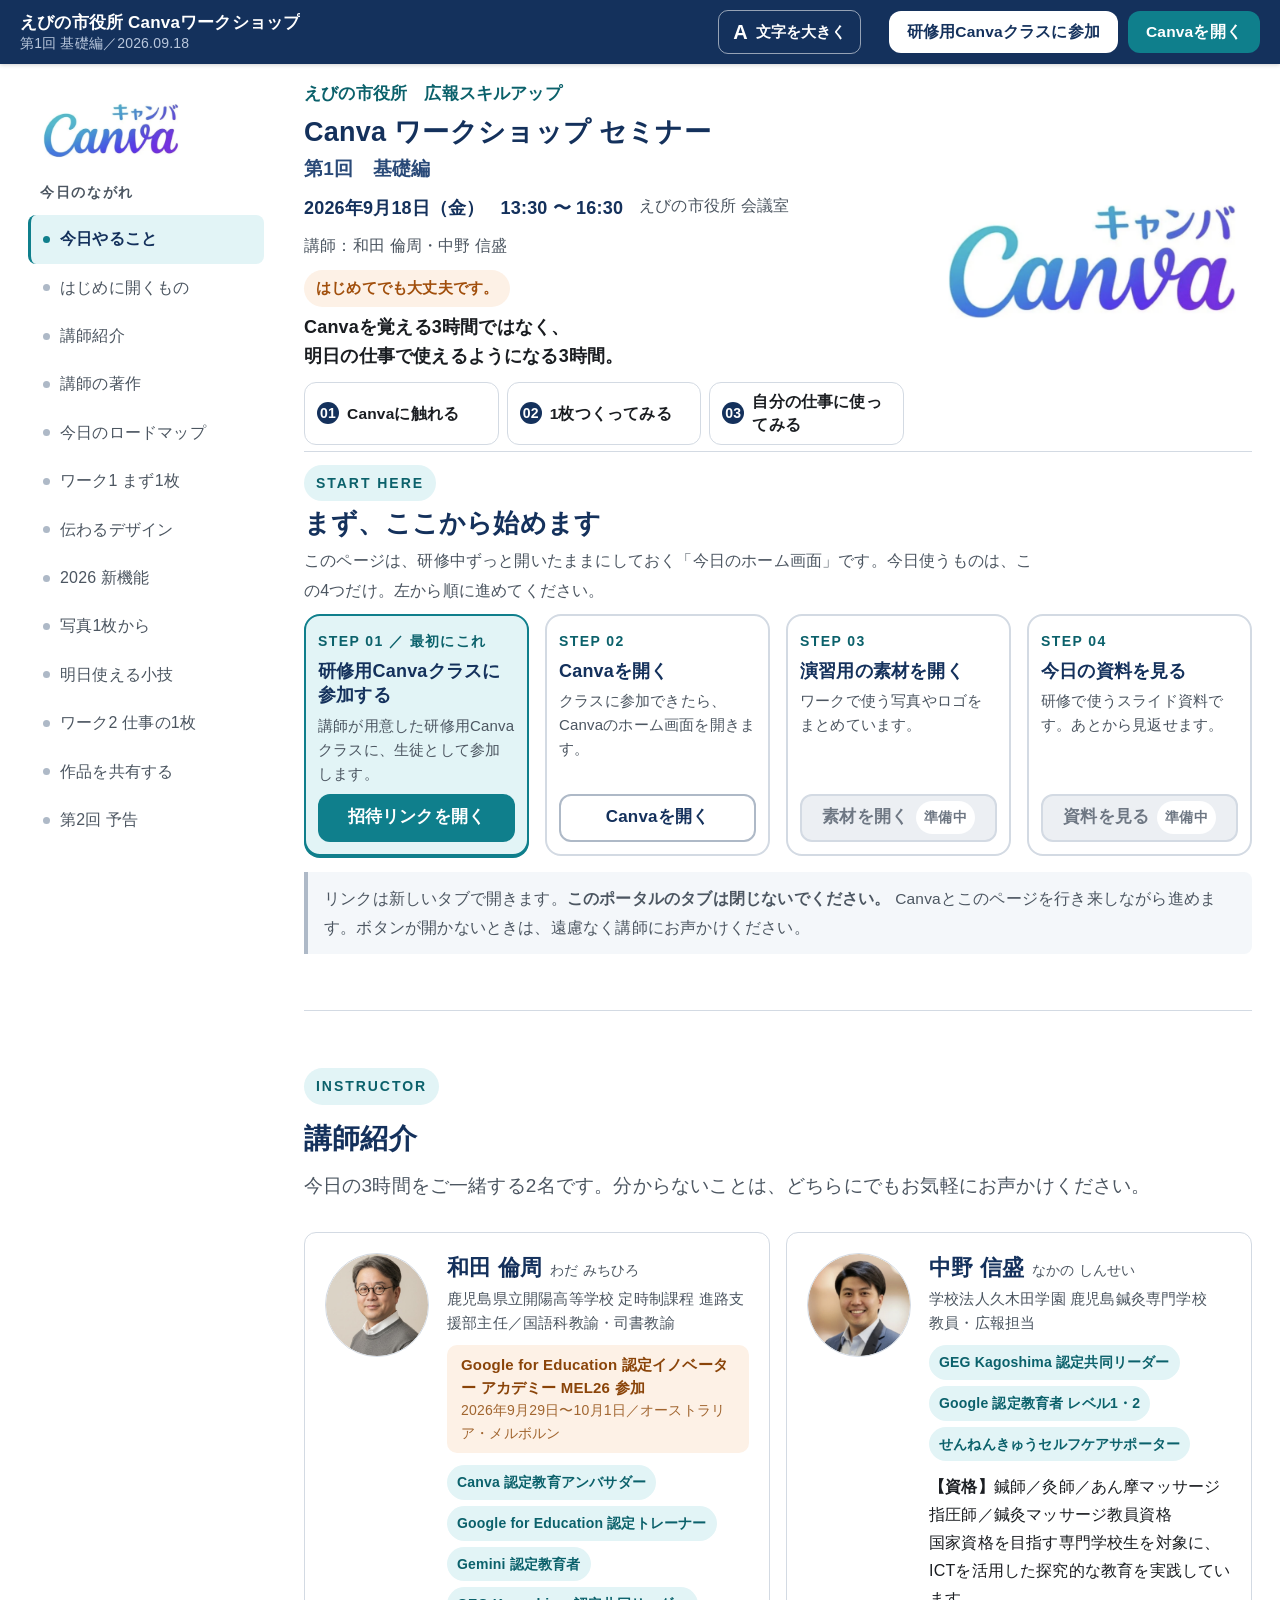
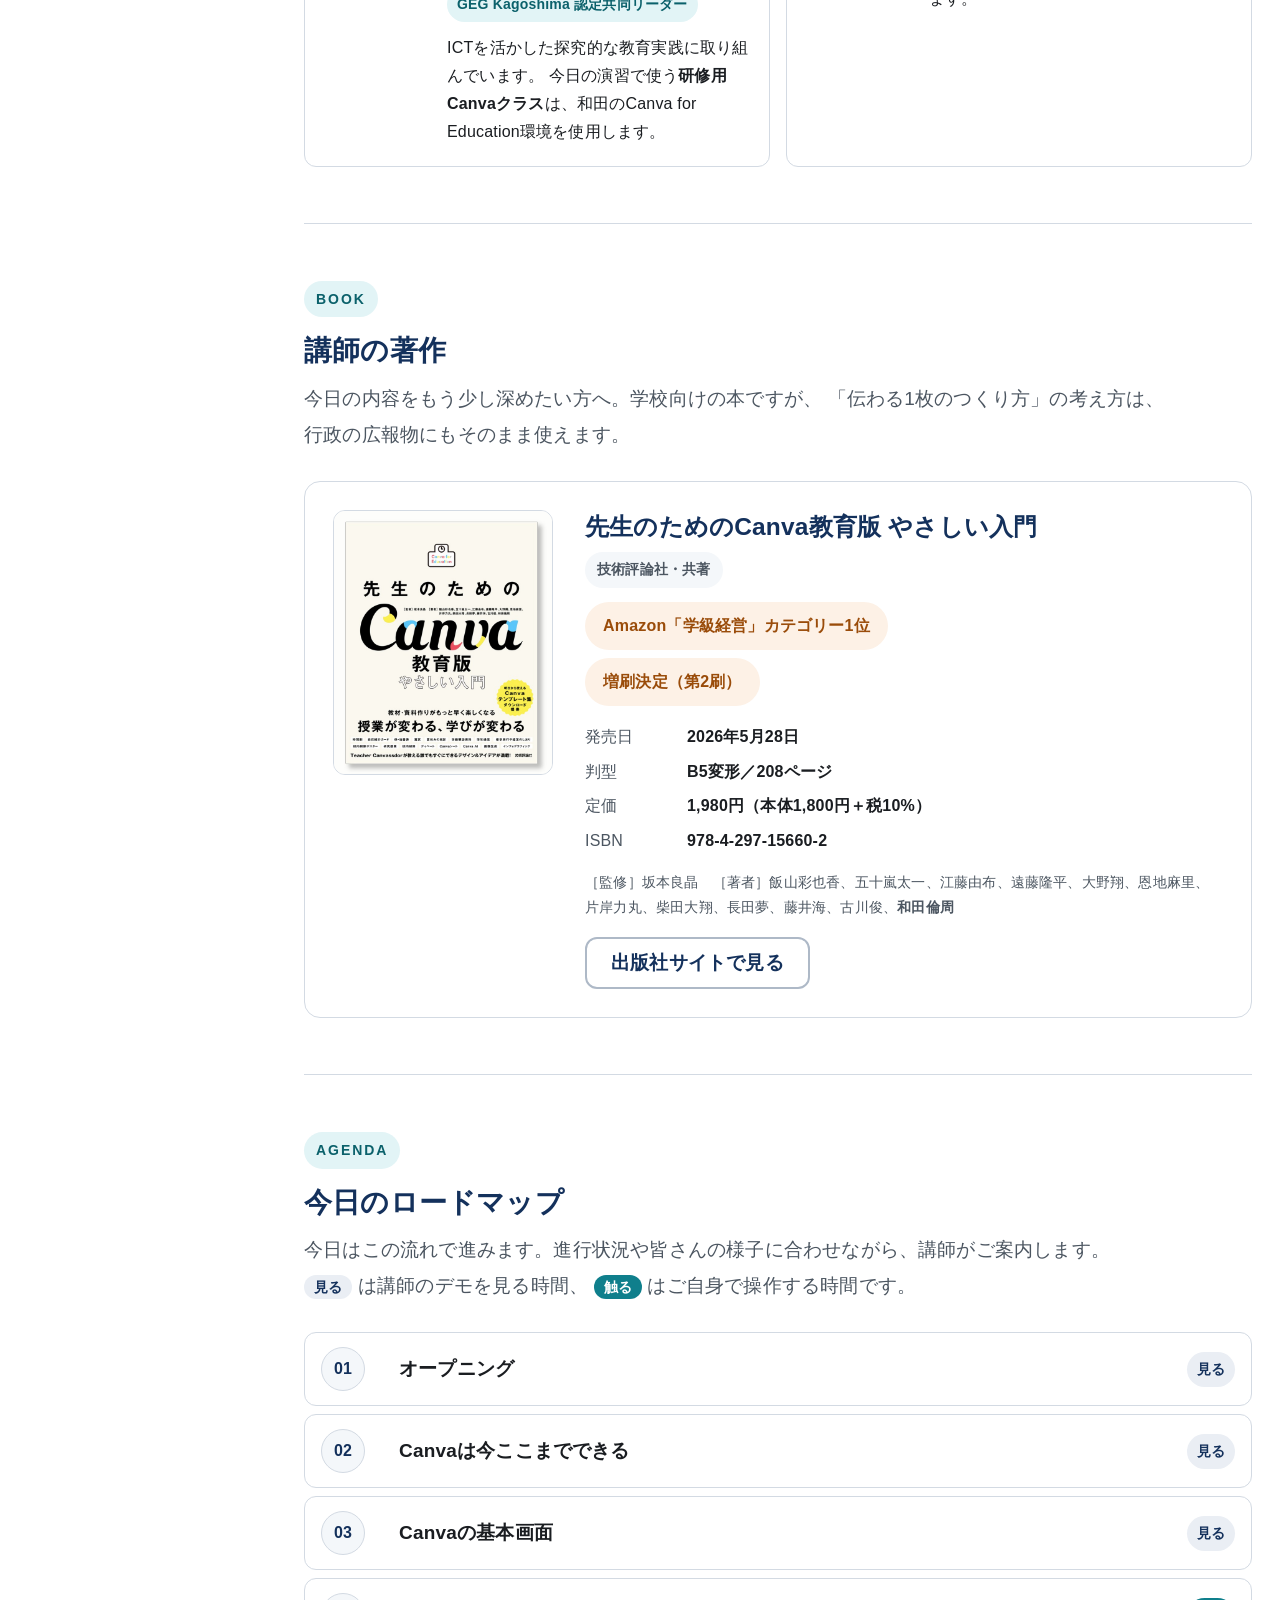
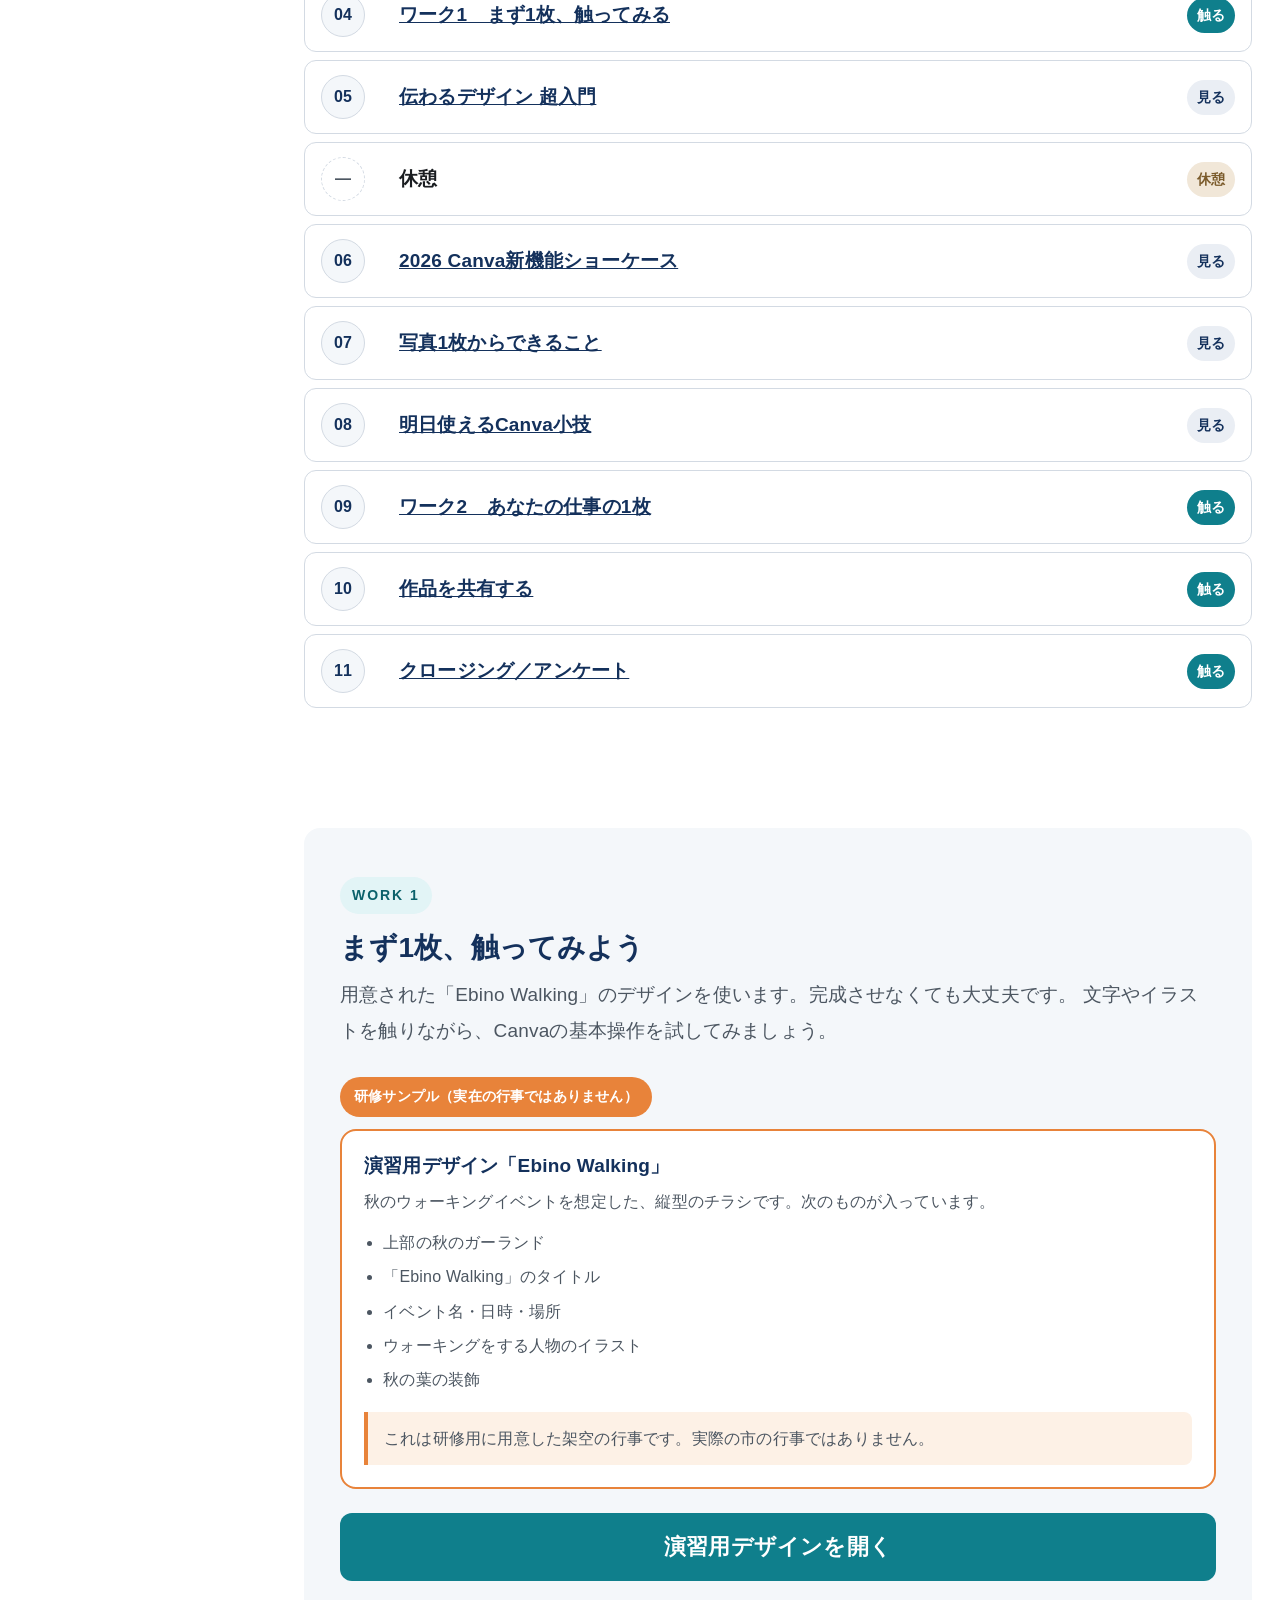
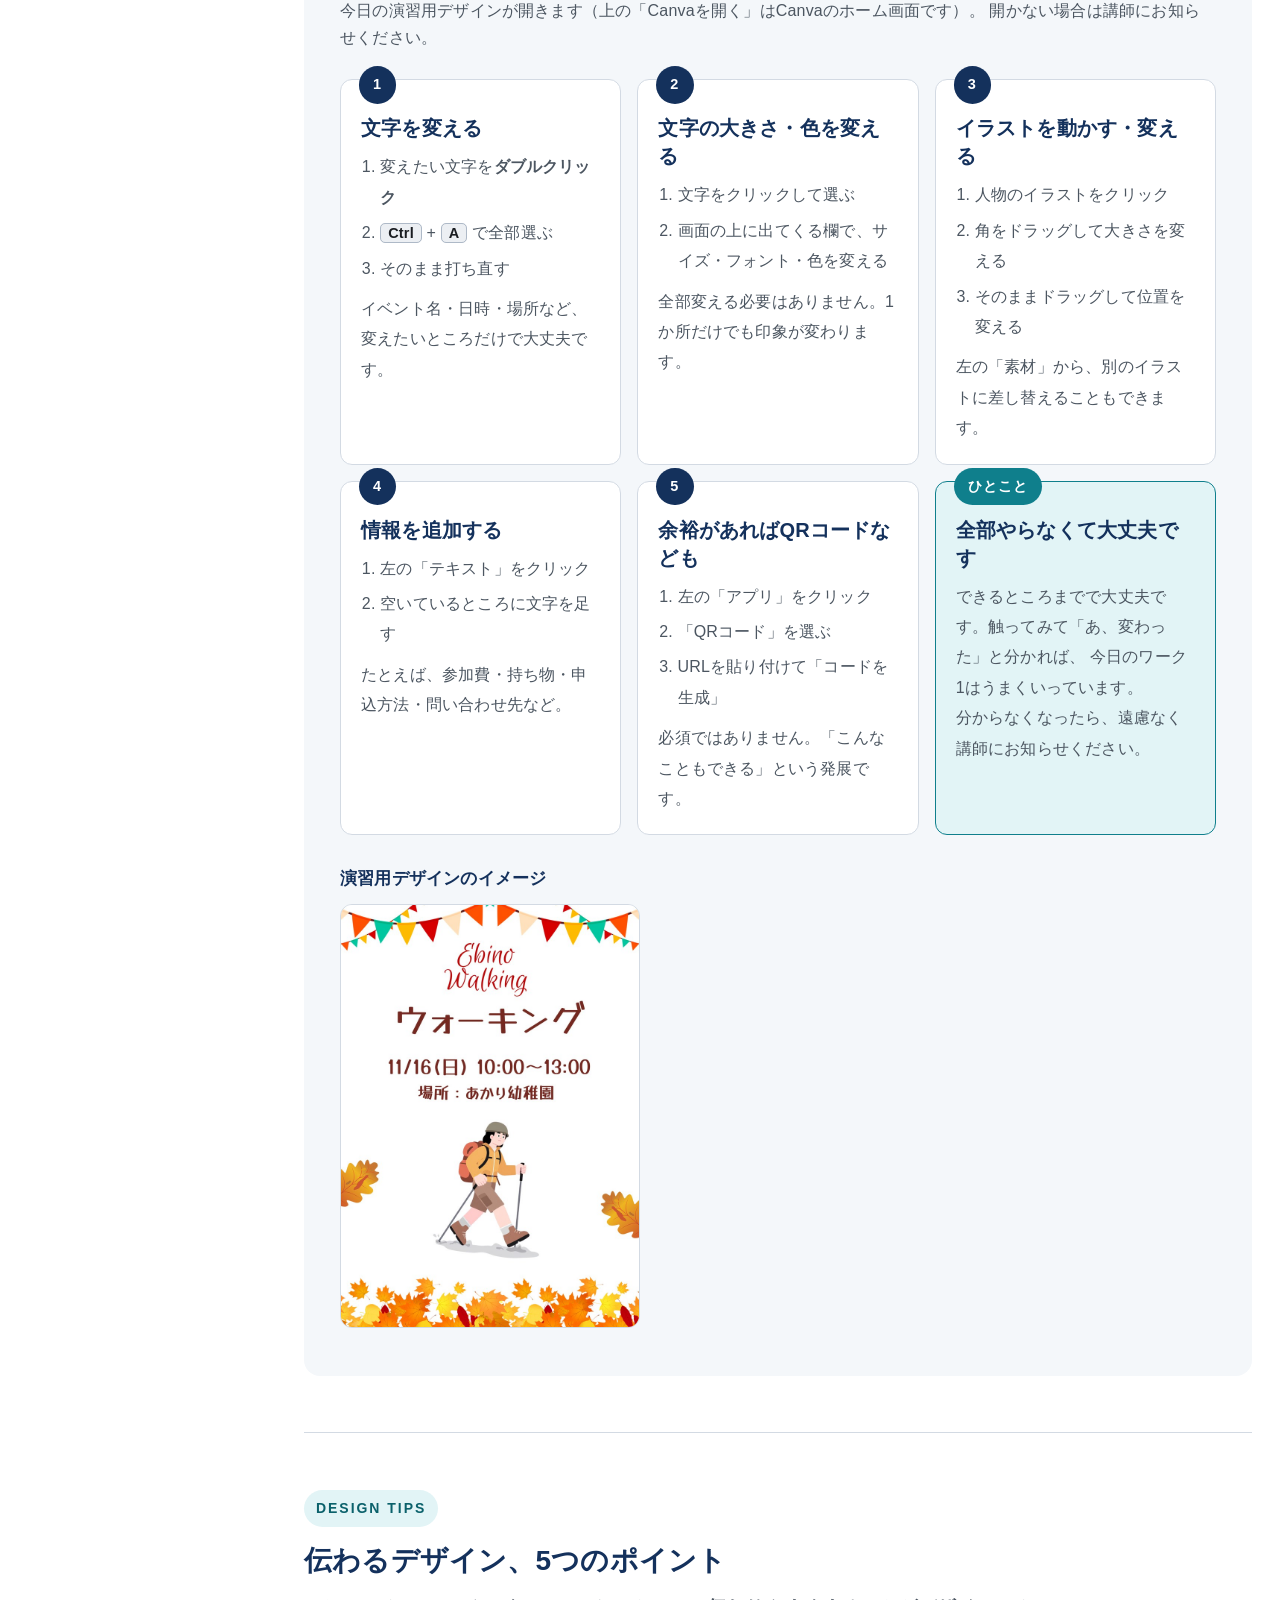
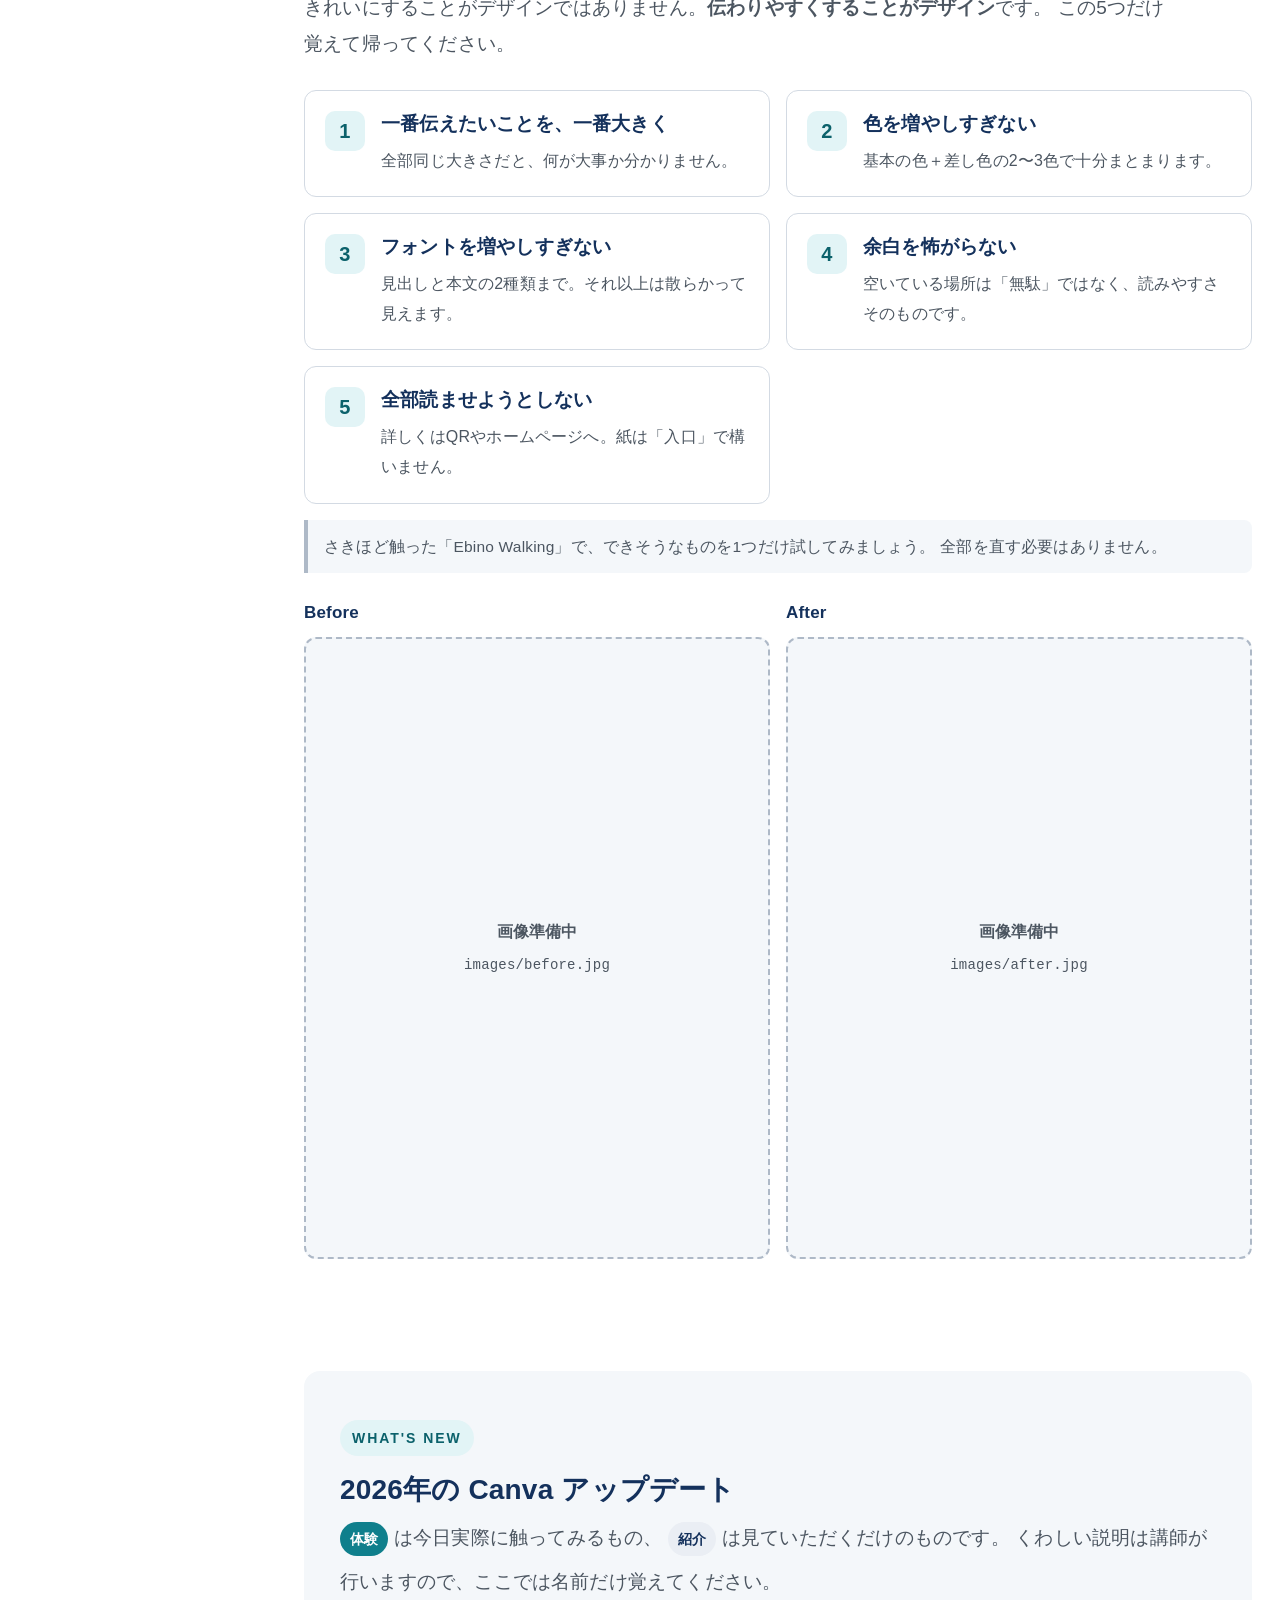
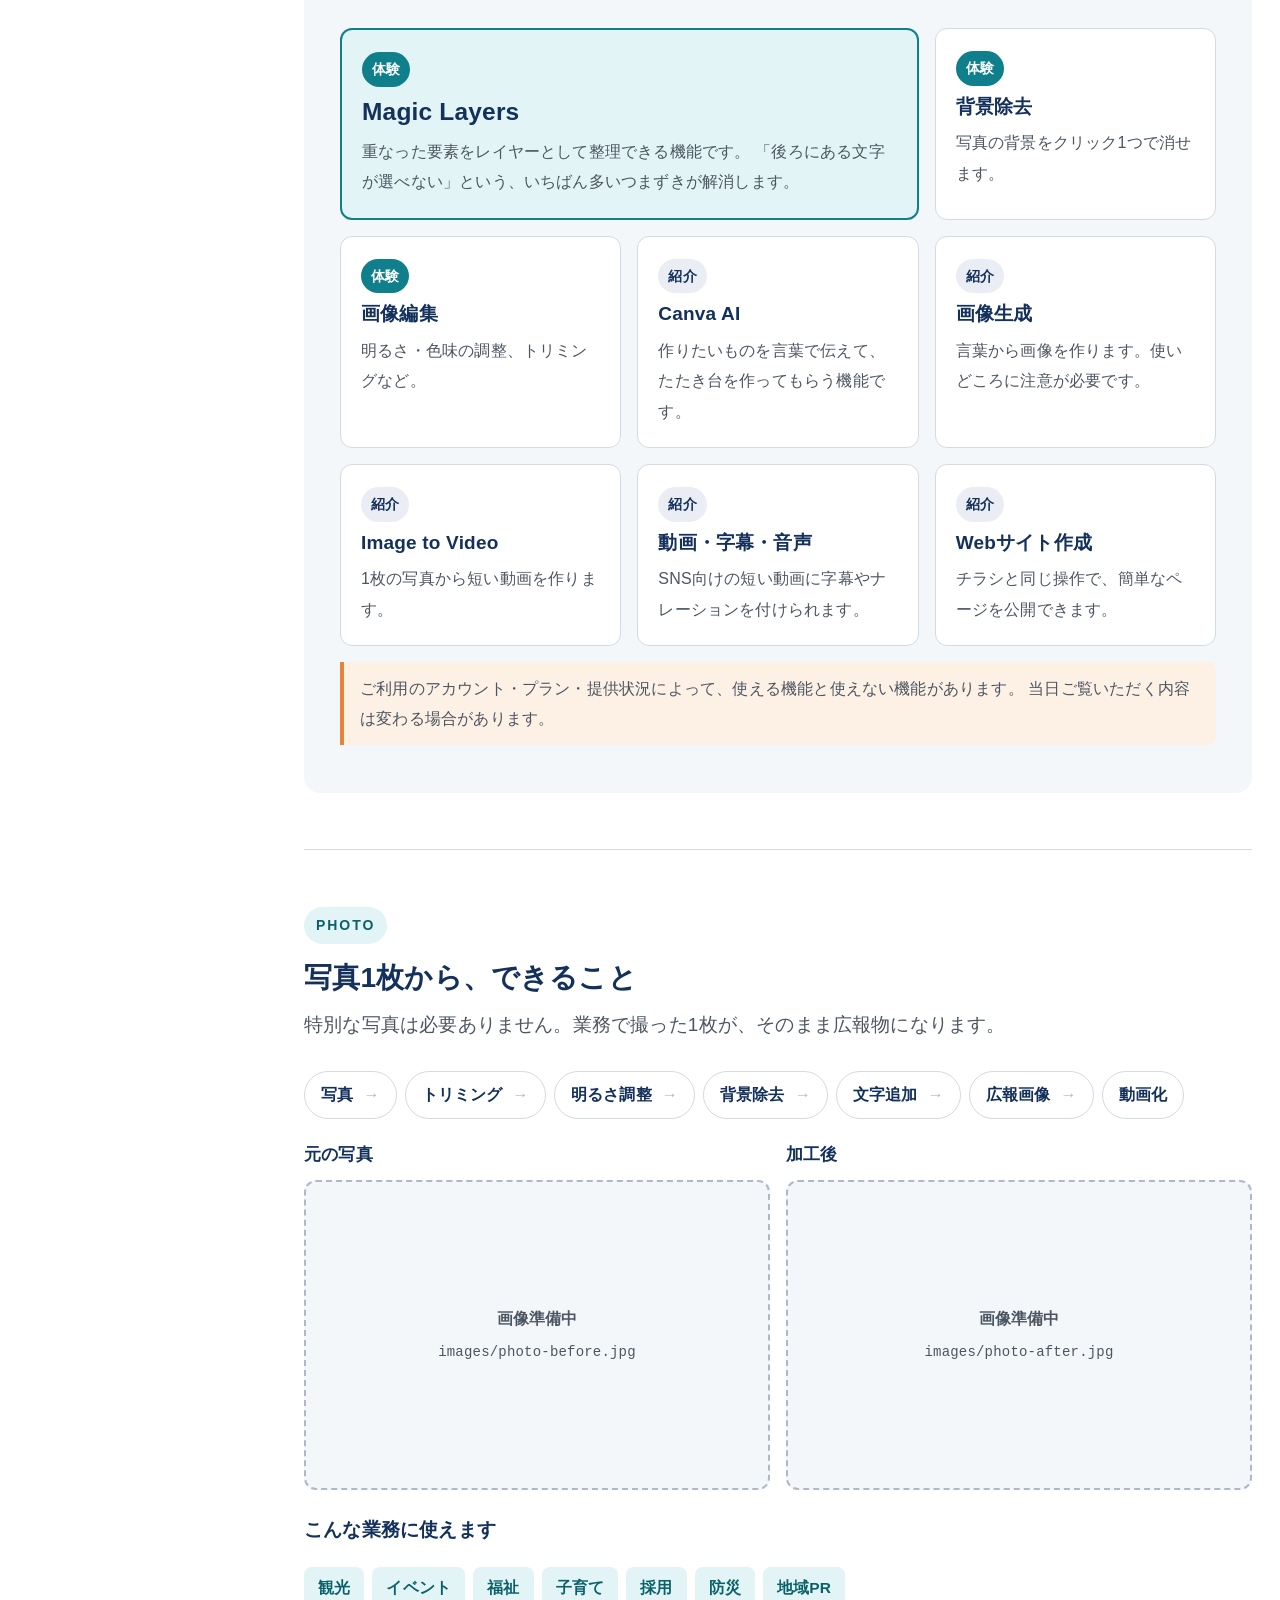
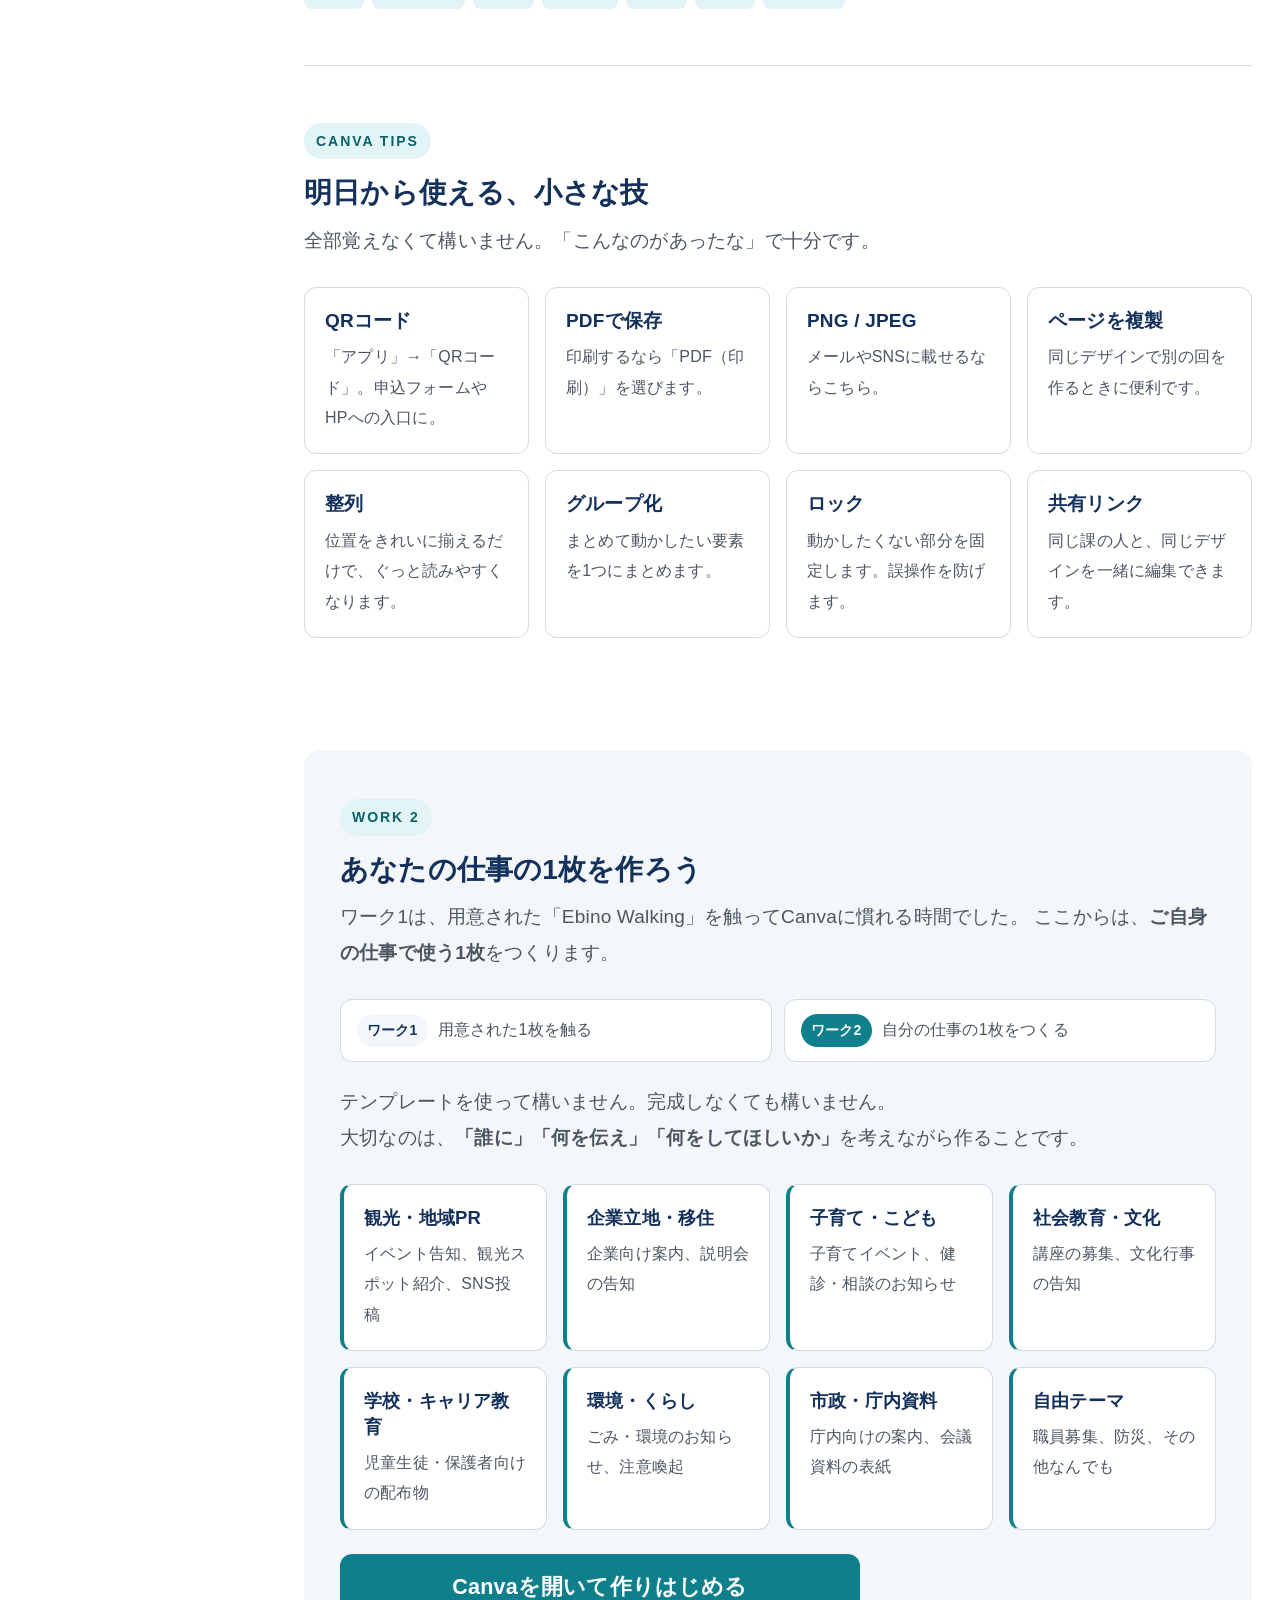
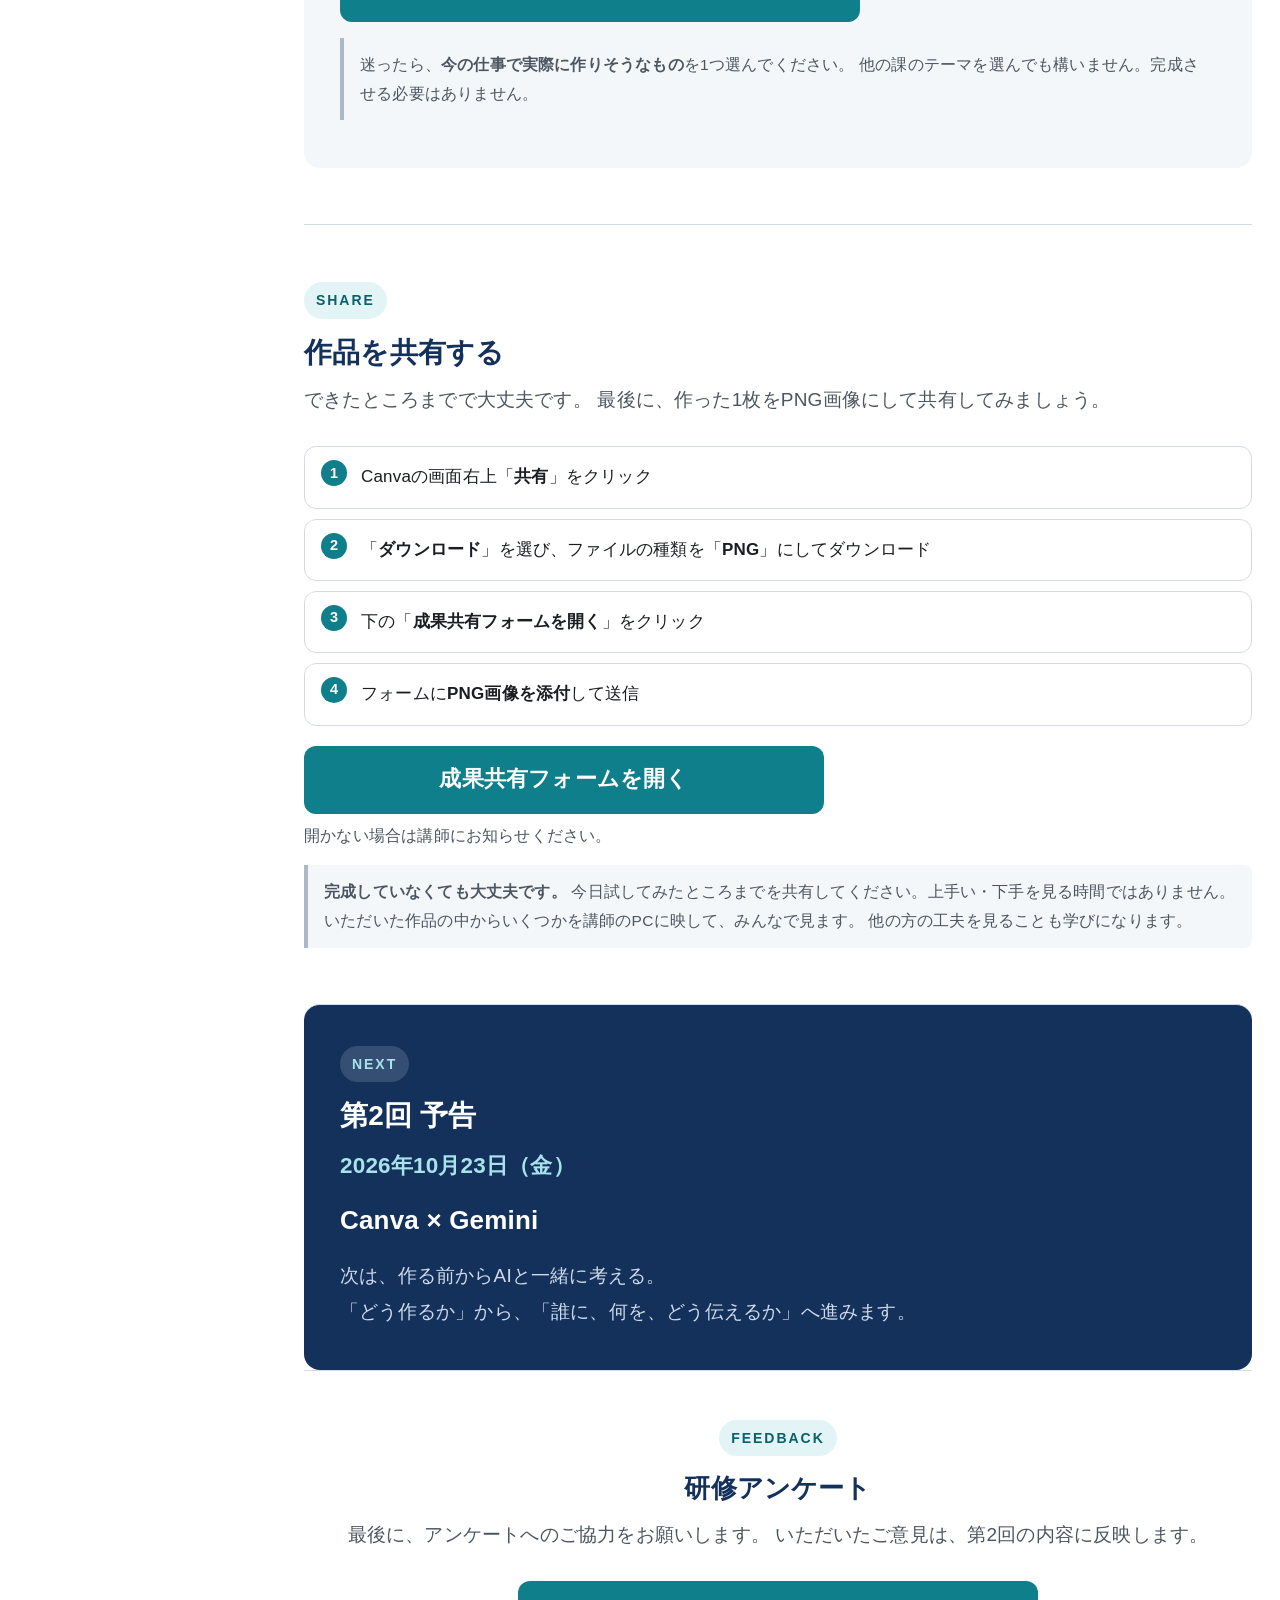
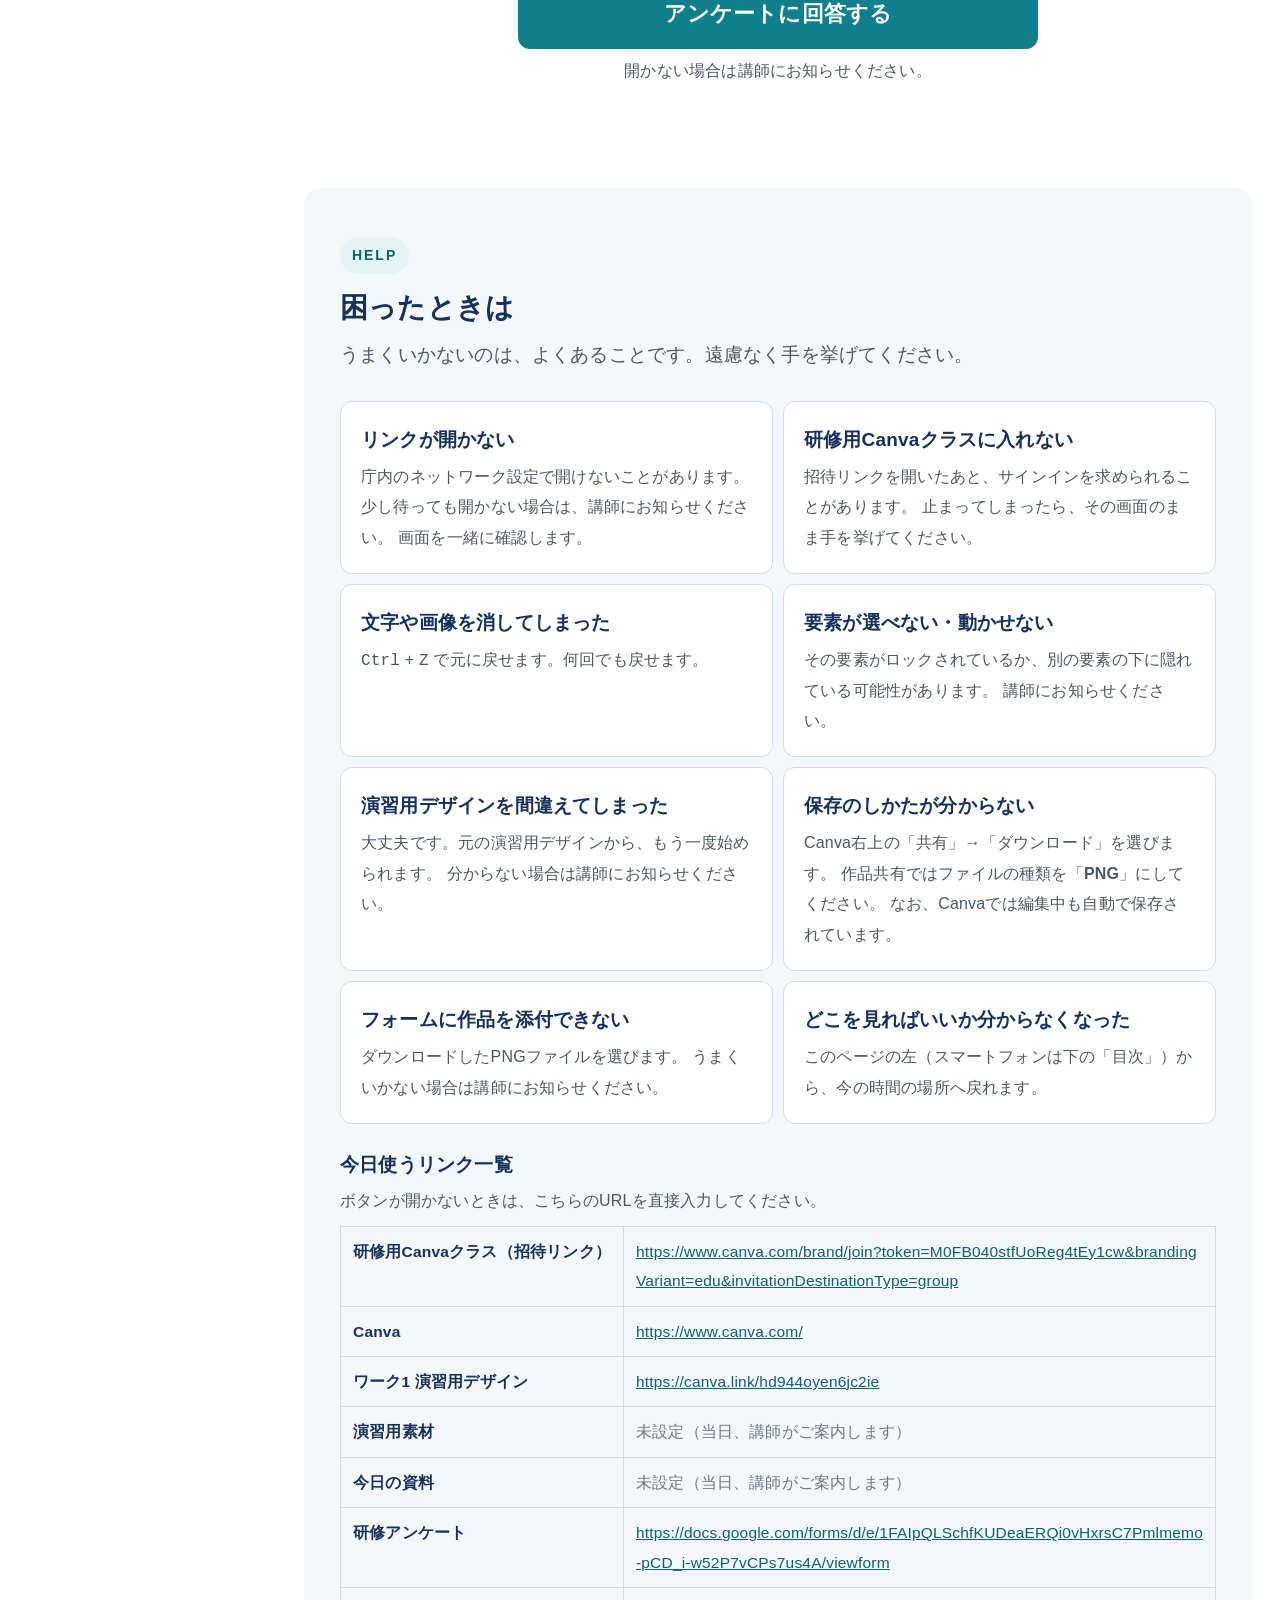
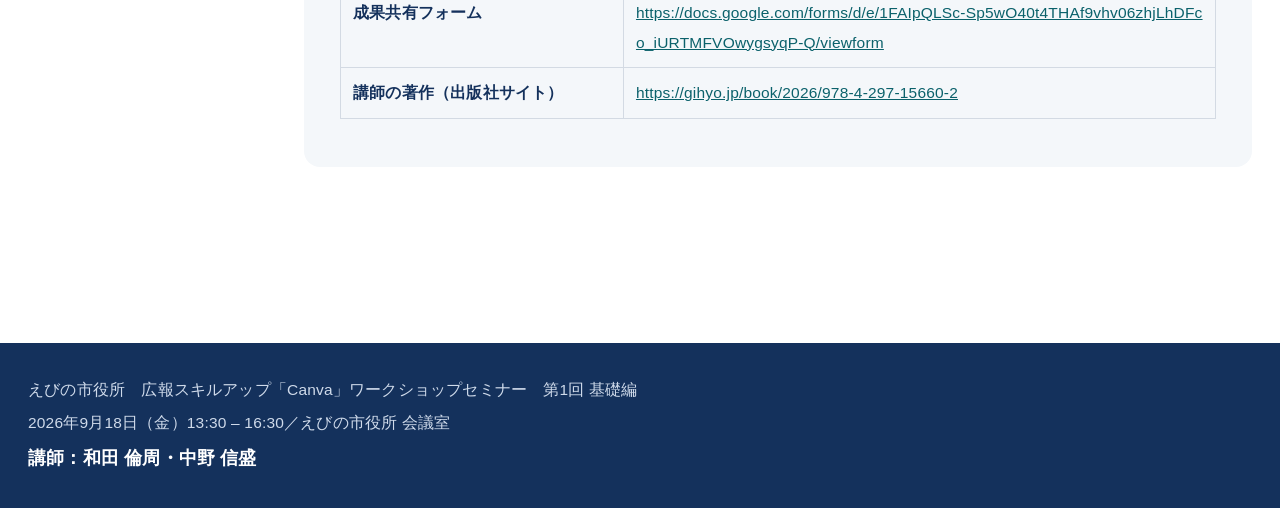
==== index.html @ 5edd513d "v14" ====
<!DOCTYPE html>
<html lang="ja">
<head>
<meta charset="UTF-8">
<meta name="viewport" content="width=device-width, initial-scale=1">
<title>えびの市役所 広報スキルアップ「Canva」ワークショップセミナー 第1回 基礎編｜研修ポータル</title>
<meta name="description" content="えびの市役所 広報スキルアップ「Canva」ワークショップセミナー 第1回 基礎編（2026年9月18日）の受講者用ポータルです。研修中に必要なリンク・手順・資料をここにまとめています。">
<meta name="robots" content="noindex">
<link rel="stylesheet" href="style.css">
</head>
<body>

<script>
/* 前回「文字を大きく」を選んでいた場合、表示前に反映します（ちらつき防止） */
try {
  if (localStorage.getItem("ebino-font") === "lg") {
    document.documentElement.setAttribute("data-font", "lg");
  }
} catch (e) {}
</script>

<a class="skip-link" href="#start">本文（START HERE）へスキップ</a>

<!-- ============================================================
     常時表示バー
     ============================================================ -->
<header class="topbar">
  <div class="topbar__title">
    えびの市役所 Canvaワークショップ
    <small>第1回 基礎編／2026.09.18</small>
  </div>

  <button class="fontToggle" id="fontToggle" type="button" aria-pressed="false">
    <span aria-hidden="true">A</span><span class="fontToggle__label">文字を大きく</span>
  </button>

  <div class="topbar__actions">
    <a class="btn btn--navy is-pending" data-link="canvaClass" aria-disabled="true">
      研修用Canvaクラスに参加
      <span class="btn__state">準備中</span>
    </a>
    <a class="btn btn--primary is-pending" data-link="canvaHome" aria-disabled="true">
      Canvaを開く
      <span class="btn__state">準備中</span>
    </a>
  </div>

  <button class="navToggle" type="button" data-sheet-open>目次</button>
</header>

<div class="layout">

  <!-- ==========================================================
       サイドナビ（PC）
       ========================================================== -->
  <nav class="sidebar" aria-label="ページ内の目次">

    <!-- スクロールしても常に見えるロゴ -->
    <div class="media media--logo sidebar__logo" data-img="images/canva-logo.png"
         data-alt="Canva（キャンバ）" style="--ar:800/366;">
      <span class="media__label">Canva</span>
    </div>

    <div class="sidebar__scroll">
    <p class="sidebar__head">今日のながれ</p>
    <ul class="sidebar__list">
      <li><a href="#top">今日やること</a></li>
      <li><a href="#start">はじめに開くもの</a></li>
      <li><a href="#instructor">講師紹介</a></li>
      <li><a href="#book">講師の著作</a></li>
      <li><a href="#agenda">今日のロードマップ</a></li>
      <li><a href="#work1">ワーク1 まず1枚</a></li>
      <li><a href="#tips">伝わるデザイン</a></li>
      <li><a href="#whatsnew">2026 新機能</a></li>
      <li><a href="#photo">写真1枚から</a></li>
      <li><a href="#canvatips">明日使える小技</a></li>
      <li><a href="#work2">ワーク2 仕事の1枚</a></li>
      <li><a href="#share">作品を共有する</a></li>
      <li><a href="#next">第2回 予告</a></li>
      <li><a href="#feedback">アンケート</a></li>
      <li><a href="#help">困ったとき</a></li>
    </ul>
    </div>
  </nav>

  <main>

    <!-- ========================================================
         HERO ＋ TODAY
         ======================================================== -->
    <section class="hero" id="top">
      <div>
        <p class="hero__client">えびの市役所　広報スキルアップ</p>
        <h1 class="hero__title">
          Canva ワークショップ セミナー
          <span>第1回　基礎編</span>
        </h1>

        <div class="hero__meta">
          <span><b>2026年9月18日（金）</b></span>
          <span><b>13:30 〜 16:30</b></span>
          <span>えびの市役所 会議室</span>
          <span>講師：和田 倫周・中野 信盛</span>
        </div>

        <p class="hero__reassure">はじめてでも大丈夫です。</p>
        <p class="hero__copy">
          Canvaを覚える3時間ではなく、<br>
          明日の仕事で使えるようになる3時間。
        </p>
        <ul class="today">
          <li>
            <span class="num">01</span>
            <span class="txt">Canvaに触れる
              <span class="sub">何ができるのかを知る</span></span>
          </li>
          <li>
            <span class="num">02</span>
            <span class="txt">1枚つくってみる
              <span class="sub">「できた」を体験する</span></span>
          </li>
          <li>
            <span class="num">03</span>
            <span class="txt">自分の仕事に使ってみる
              <span class="sub">担当業務の1枚を考える</span></span>
          </li>
        </ul>
      </div>

      <div class="media media--logo" data-img="images/canva-logo.png" data-alt="Canva（キャンバ）"
           style="--ar:800/366;">
        <span class="media__label">Canva</span>
      </div>
    </section>

    <!-- ========================================================
         START HERE
         ======================================================== -->
    <section class="sec" id="start">
      <span class="sec__label">START HERE</span>
      <h2 class="sec__title">まず、ここから始めます</h2>
      <p class="sec__lead">
        このページは、研修中ずっと開いたままにしておく「今日のホーム画面」です。今日使うものは、この4つだけ。左から順に進めてください。
      </p>

      <div class="startGrid">

        <div class="startCard startCard--key">
          <span class="startCard__no">STEP 01 ／ 最初にこれ</span>
          <h3 class="startCard__ttl">研修用Canvaクラスに<br>参加する</h3>
          <p class="startCard__desc">
            講師が用意した研修用Canvaクラスに、生徒として参加します。
          </p>
          <a class="btn btn--primary is-pending" data-link="canvaClass" aria-disabled="true">
            招待リンクを開く
            <span class="btn__state">準備中</span>
          </a>
          <p class="startCard__help">開かない場合は講師にお知らせください。</p>
        </div>

        <div class="startCard">
          <span class="startCard__no">STEP 02</span>
          <h3 class="startCard__ttl">Canvaを開く</h3>
          <p class="startCard__desc">
            クラスに参加できたら、Canvaのホーム画面を開きます。
          </p>
          <a class="btn btn--outline is-pending" data-link="canvaHome" aria-disabled="true">
            Canvaを開く
            <span class="btn__state">準備中</span>
          </a>
          <p class="startCard__help">開かない場合は講師にお知らせください。</p>
        </div>

        <div class="startCard">
          <span class="startCard__no">STEP 03</span>
          <h3 class="startCard__ttl">演習用の素材を開く</h3>
          <p class="startCard__desc">
            ワークで使う写真やロゴをまとめています。
          </p>
          <a class="btn btn--outline is-pending" data-link="materials" aria-disabled="true">
            素材を開く
            <span class="btn__state">準備中</span>
          </a>
          <p class="startCard__help">開かない場合は講師にお知らせください。</p>
        </div>

        <div class="startCard">
          <span class="startCard__no">STEP 04</span>
          <h3 class="startCard__ttl">今日の資料を見る</h3>
          <p class="startCard__desc">
            研修で使うスライド資料です。あとから見返せます。
          </p>
          <a class="btn btn--outline is-pending" data-link="slides" aria-disabled="true">
            資料を見る
            <span class="btn__state">準備中</span>
          </a>
          <p class="startCard__help">開かない場合は講師にお知らせください。</p>
        </div>

      </div>

      <p class="note">
        リンクは新しいタブで開きます。<strong>このポータルのタブは閉じないでください。</strong>
        Canvaとこのページを行き来しながら進めます。ボタンが開かないときは、遠慮なく講師にお声かけください。
      </p>
    </section>

    <!-- ========================================================
         INSTRUCTOR（講師紹介）
         ======================================================== -->
    <section class="sec" id="instructor">
      <span class="sec__label">INSTRUCTOR</span>
      <h2 class="sec__title">講師紹介</h2>
      <p class="sec__lead">今日の3時間をご一緒する2名です。分からないことは、どちらにでもお気軽にお声かけください。</p>

      <div class="grid grid--2">

        <div class="card profile">
          <div class="media media--avatar" data-img="images/wada.jpg" data-alt="和田 倫周">
            <span class="media__label">写真</span>
          </div>
          <div class="profile__body">
            <h3 class="profile__name">和田 倫周<span>わだ みちひろ</span></h3>
            <p class="profile__role">鹿児島県立開陽高等学校 定時制課程 進路支援部主任／国語科教諭・司書教諭</p>
            <p class="profile__highlight">
              Google for Education 認定イノベーター アカデミー MEL26 参加<br>
              <span>2026年9月29日〜10月1日／オーストラリア・メルボルン</span>
            </p>
            <ul class="tags">
              <li>Canva 認定教育アンバサダー</li>
              <li>Google for Education 認定トレーナー</li>
              <li>Gemini 認定教育者</li>
              <li>GEG Kagoshima 認定共同リーダー</li>
            </ul>
            <p class="profile__txt">
              ICTを活かした探究的な教育実践に取り組んでいます。
              今日の演習で使う<strong>研修用Canvaクラス</strong>は、和田のCanva for Education環境を使用します。
            </p>
          </div>
        </div>

        <div class="card profile">
          <div class="media media--avatar" data-img="images/nakano.jpg" data-alt="中野 信盛">
            <span class="media__label">写真</span>
          </div>
          <div class="profile__body">
            <h3 class="profile__name">中野 信盛<span>なかの しんせい</span></h3>
            <p class="profile__role">学校法人久木田学園 鹿児島鍼灸専門学校　教員・広報担当</p>
            <ul class="tags">
              <li>GEG Kagoshima 認定共同リーダー</li>
              <li>Google 認定教育者 レベル1・2</li>
              <li>せんねんきゅうセルフケアサポーター</li>
            </ul>
            <p class="profile__txt">
              <strong>【資格】</strong>鍼師／灸師／あん摩マッサージ指圧師／鍼灸マッサージ教員資格<br>
              国家資格を目指す専門学校生を対象に、ICTを活用した探究的な教育を実践しています。
            </p>
          </div>
        </div>

      </div>
    </section>

    <!-- ========================================================
         BOOK（著作紹介）
         ======================================================== -->
    <section class="sec" id="book">
      <span class="sec__label">BOOK</span>
      <h2 class="sec__title">講師の著作</h2>
      <p class="sec__lead">
        今日の内容をもう少し深めたい方へ。学校向けの本ですが、
        「伝わる1枚のつくり方」の考え方は、行政の広報物にもそのまま使えます。
      </p>

      <div class="bookCard">
        <div class="media bookCard__cover" data-img="images/book-cover.jpg"
             data-alt="先生のためのCanva教育版 やさしい入門 表紙" style="--ar:3/4;">
          <span class="media__label">画像準備中</span>
          <span class="media__path">images/book-cover.jpg</span>
        </div>

        <div class="bookCard__body">
          <h3 class="bookCard__ttl">先生のためのCanva教育版 やさしい入門</h3>
          <p class="bookCard__pub">技術評論社・共著</p>

          <ul class="bookBadges">
            <li>Amazon「学級経営」カテゴリー1位</li>
            <li>増刷決定（第2刷）</li>
          </ul>

          <dl class="bookSpec">
            <dt>発売日</dt><dd>2026年5月28日</dd>
            <dt>判型</dt><dd>B5変形／208ページ</dd>
            <dt>定価</dt><dd>1,980円（本体1,800円＋税10%）</dd>
            <dt>ISBN</dt><dd>978-4-297-15660-2</dd>
          </dl>

          <p class="bookCard__authors">
            ［監修］坂本良晶　［著者］飯山彩也香、五十嵐太一、江藤由布、遠藤隆平、大野翔、恩地麻里、
            片岸力丸、柴田大翔、長田夢、藤井海、古川俊、<strong>和田倫周</strong>
          </p>

          <a class="btn btn--outline is-pending" data-link="book" aria-disabled="true">
            出版社サイトで見る
            <span class="btn__state">準備中</span>
          </a>
        </div>
      </div>
    </section>

    <!-- ========================================================
         AGENDA
         ======================================================== -->
    <section class="sec" id="agenda">
      <span class="sec__label">AGENDA</span>
      <h2 class="sec__title">今日のロードマップ</h2>
      <p class="sec__lead">
        今日はこの流れで進みます。進行状況や皆さんの様子に合わせながら、講師がご案内します。<br>
        <span class="agenda__mode mode--watch">見る</span> は講師のデモを見る時間、
        <span class="agenda__mode mode--touch">触る</span> はご自身で操作する時間です。
      </p>

      <ol class="agenda">
        <li>
          <span class="agenda__no">01</span>
          <span class="agenda__ttl">オープニング</span>
          <span class="agenda__mode mode--watch">見る</span>
        </li>
        <li>
          <span class="agenda__no">02</span>
          <span class="agenda__ttl">Canvaは今ここまでできる</span>
          <span class="agenda__mode mode--watch">見る</span>
        </li>
        <li>
          <span class="agenda__no">03</span>
          <span class="agenda__ttl">Canvaの基本画面</span>
          <span class="agenda__mode mode--watch">見る</span>
        </li>
        <li>
          <span class="agenda__no">04</span>
          <span class="agenda__ttl"><a href="#work1">ワーク1　まず1枚、触ってみる</a></span>
          <span class="agenda__mode mode--touch">触る</span>
        </li>
        <li>
          <span class="agenda__no">05</span>
          <span class="agenda__ttl"><a href="#tips">伝わるデザイン 超入門</a></span>
          <span class="agenda__mode mode--watch">見る</span>
        </li>
        <li class="is-break">
          <span class="agenda__no">—</span>
          <span class="agenda__ttl">休憩</span>
          <span class="agenda__mode mode--break">休憩</span>
        </li>
        <li>
          <span class="agenda__no">06</span>
          <span class="agenda__ttl"><a href="#whatsnew">2026 Canva新機能ショーケース</a></span>
          <span class="agenda__mode mode--watch">見る</span>
        </li>
        <li>
          <span class="agenda__no">07</span>
          <span class="agenda__ttl"><a href="#photo">写真1枚からできること</a></span>
          <span class="agenda__mode mode--watch">見る</span>
        </li>
        <li>
          <span class="agenda__no">08</span>
          <span class="agenda__ttl"><a href="#canvatips">明日使えるCanva小技</a></span>
          <span class="agenda__mode mode--watch">見る</span>
        </li>
        <li>
          <span class="agenda__no">09</span>
          <span class="agenda__ttl"><a href="#work2">ワーク2　あなたの仕事の1枚</a></span>
          <span class="agenda__mode mode--touch">触る</span>
        </li>
        <li>
          <span class="agenda__no">10</span>
          <span class="agenda__ttl"><a href="#share">作品を共有する</a></span>
          <span class="agenda__mode mode--touch">触る</span>
        </li>
        <li>
          <span class="agenda__no">11</span>
          <span class="agenda__ttl"><a href="#feedback">クロージング／アンケート</a></span>
          <span class="agenda__mode mode--touch">触る</span>
        </li>
      </ol>
    </section>




    <!-- ========================================================
         WORK 1
         ======================================================== -->
    <section class="sec sec--alt" id="work1">
      <span class="sec__label">WORK 1</span>
      <h2 class="sec__title">まず1枚、触ってみよう</h2>
      <p class="sec__lead">
        用意された「Ebino Walking」のデザインを使います。完成させなくても大丈夫です。
        文字やイラストを触りながら、Canvaの基本操作を試してみましょう。
      </p>

      <div style="margin-bottom:24px;">
        <span class="sampleBadge">研修サンプル（実在の行事ではありません）</span>
        <div class="sampleBox">
          <h3 class="card__ttl">演習用デザイン「Ebino Walking」</h3>
          <p class="card__txt" style="margin-bottom:10px;">
            秋のウォーキングイベントを想定した、縦型のチラシです。次のものが入っています。
          </p>
          <ul class="sampleList">
            <li>上部の秋のガーランド</li>
            <li>「Ebino Walking」のタイトル</li>
            <li>イベント名・日時・場所</li>
            <li>ウォーキングをする人物のイラスト</li>
            <li>秋の葉の装飾</li>
          </ul>
          <p class="note note--warn">
            これは研修用に用意した架空の行事です。実際の市の行事ではありません。
          </p>
        </div>
      </div>

      <a class="btn btn--primary btn--lg is-pending" data-link="work1" aria-disabled="true"
         style="margin-bottom:8px;">
        演習用デザインを開く
        <span class="btn__state">準備中</span>
      </a>
      <p class="helpNote helpNote--gap">
        今日の演習用デザインが開きます（上の「Canvaを開く」はCanvaのホーム画面です）。
        開かない場合は講師にお知らせください。
      </p>

      <div class="grid grid--3">

        <div class="card step">
          <span class="step__no">1</span>
          <h3 class="step__ttl">文字を変える</h3>
          <ol>
            <li>変えたい文字を<strong>ダブルクリック</strong></li>
            <li><kbd>Ctrl</kbd> + <kbd>A</kbd> で全部選ぶ</li>
            <li>そのまま打ち直す</li>
          </ol>
          <p class="card__txt" style="margin-top:10px;">
            イベント名・日時・場所など、変えたいところだけで大丈夫です。
          </p>
        </div>

        <div class="card step">
          <span class="step__no">2</span>
          <h3 class="step__ttl">文字の大きさ・色を変える</h3>
          <ol>
            <li>文字をクリックして選ぶ</li>
            <li>画面の上に出てくる欄で、サイズ・フォント・色を変える</li>
          </ol>
          <p class="card__txt" style="margin-top:10px;">
            全部変える必要はありません。1か所だけでも印象が変わります。
          </p>
        </div>

        <div class="card step">
          <span class="step__no">3</span>
          <h3 class="step__ttl">イラストを動かす・変える</h3>
          <ol>
            <li>人物のイラストをクリック</li>
            <li>角をドラッグして大きさを変える</li>
            <li>そのままドラッグして位置を変える</li>
          </ol>
          <p class="card__txt" style="margin-top:10px;">
            左の「素材」から、別のイラストに差し替えることもできます。
          </p>
        </div>

        <div class="card step">
          <span class="step__no">4</span>
          <h3 class="step__ttl">情報を追加する</h3>
          <ol>
            <li>左の「テキスト」をクリック</li>
            <li>空いているところに文字を足す</li>
          </ol>
          <p class="card__txt" style="margin-top:10px;">
            たとえば、参加費・持ち物・申込方法・問い合わせ先など。
          </p>
        </div>

        <div class="card step">
          <span class="step__no">5</span>
          <h3 class="step__ttl">余裕があればQRコードなども</h3>
          <ol>
            <li>左の「アプリ」をクリック</li>
            <li>「QRコード」を選ぶ</li>
            <li>URLを貼り付けて「コードを生成」</li>
          </ol>
          <p class="card__txt" style="margin-top:10px;">
            必須ではありません。「こんなこともできる」という発展です。
          </p>
        </div>

        <div class="card step step--calm">
          <span class="step__no">ひとこと</span>
          <h3 class="step__ttl">全部やらなくて大丈夫です</h3>
          <p class="card__txt">
            できるところまでで大丈夫です。触ってみて「あ、変わった」と分かれば、
            今日のワーク1はうまくいっています。<br>
            分からなくなったら、遠慮なく講師にお知らせください。
          </p>
        </div>

      </div>

      <div style="margin-top:28px;">
        <p class="figLabel">演習用デザインのイメージ</p>
        <div class="media" data-img="images/work1-sample.jpg" data-alt="演習用デザイン Ebino Walking"
             style="--ar:1414/2000;max-width:300px;">
          <span class="media__label">画像準備中</span>
          <span class="media__path">images/work1-sample.jpg</span>
        </div>
      </div>
    </section>

    <!-- ========================================================
         DESIGN TIPS
         ======================================================== -->
    <section class="sec" id="tips">
      <span class="sec__label">DESIGN TIPS</span>
      <h2 class="sec__title">伝わるデザイン、5つのポイント</h2>
      <p class="sec__lead">
        きれいにすることがデザインではありません。<strong>伝わりやすくすることがデザイン</strong>です。
        この5つだけ覚えて帰ってください。
      </p>

      <div class="grid grid--2">
        <div class="card tip">
          <span class="tip__no">1</span>
          <div>
            <h3 class="card__ttl">一番伝えたいことを、一番大きく</h3>
            <p class="card__txt">全部同じ大きさだと、何が大事か分かりません。</p>
          </div>
        </div>
        <div class="card tip">
          <span class="tip__no">2</span>
          <div>
            <h3 class="card__ttl">色を増やしすぎない</h3>
            <p class="card__txt">基本の色＋差し色の2〜3色で十分まとまります。</p>
          </div>
        </div>
        <div class="card tip">
          <span class="tip__no">3</span>
          <div>
            <h3 class="card__ttl">フォントを増やしすぎない</h3>
            <p class="card__txt">見出しと本文の2種類まで。それ以上は散らかって見えます。</p>
          </div>
        </div>
        <div class="card tip">
          <span class="tip__no">4</span>
          <div>
            <h3 class="card__ttl">余白を怖がらない</h3>
            <p class="card__txt">空いている場所は「無駄」ではなく、読みやすさそのものです。</p>
          </div>
        </div>
        <div class="card tip">
          <span class="tip__no">5</span>
          <div>
            <h3 class="card__ttl">全部読ませようとしない</h3>
            <p class="card__txt">詳しくはQRやホームページへ。紙は「入口」で構いません。</p>
          </div>
        </div>
      </div>

      <p class="note">
        さきほど触った「Ebino Walking」で、できそうなものを1つだけ試してみましょう。
        全部を直す必要はありません。
      </p>

      <div class="grid grid--2" style="margin-top:24px;">
        <div>
          <p class="figLabel">Before</p>
          <div class="media" data-img="images/before.jpg" data-alt="改善前のチラシ例" style="--ar:3/4;">
            <span class="media__label">画像準備中</span>
            <span class="media__path">images/before.jpg</span>
          </div>
        </div>
        <div>
          <p class="figLabel">After</p>
          <div class="media" data-img="images/after.jpg" data-alt="改善後のチラシ例" style="--ar:3/4;">
            <span class="media__label">画像準備中</span>
            <span class="media__path">images/after.jpg</span>
          </div>
        </div>
      </div>
    </section>

    <!-- ========================================================
         WHAT'S NEW
         ======================================================== -->
    <section class="sec sec--alt" id="whatsnew">
      <span class="sec__label">WHAT'S NEW</span>
      <h2 class="sec__title">2026年の Canva アップデート</h2>
      <p class="sec__lead">
        <span class="badge badge--try">体験</span> は今日実際に触ってみるもの、
        <span class="badge badge--see">紹介</span> は見ていただくだけのものです。
        くわしい説明は講師が行いますので、ここでは名前だけ覚えてください。
      </p>

      <div class="grid grid--3">

        <div class="card card--feature">
          <span class="badge badge--try">体験</span>
          <h3 class="card__ttl">Magic Layers</h3>
          <p class="card__txt">
            重なった要素をレイヤーとして整理できる機能です。
            「後ろにある文字が選べない」という、いちばん多いつまずきが解消します。
          </p>
        </div>

        <div class="card">
          <span class="badge badge--try">体験</span>
          <h3 class="card__ttl">背景除去</h3>
          <p class="card__txt">写真の背景をクリック1つで消せます。</p>
        </div>

        <div class="card">
          <span class="badge badge--try">体験</span>
          <h3 class="card__ttl">画像編集</h3>
          <p class="card__txt">明るさ・色味の調整、トリミングなど。</p>
        </div>

        <div class="card">
          <span class="badge badge--see">紹介</span>
          <h3 class="card__ttl">Canva AI</h3>
          <p class="card__txt">作りたいものを言葉で伝えて、たたき台を作ってもらう機能です。</p>
        </div>

        <div class="card">
          <span class="badge badge--see">紹介</span>
          <h3 class="card__ttl">画像生成</h3>
          <p class="card__txt">言葉から画像を作ります。使いどころに注意が必要です。</p>
        </div>

        <div class="card">
          <span class="badge badge--see">紹介</span>
          <h3 class="card__ttl">Image to Video</h3>
          <p class="card__txt">1枚の写真から短い動画を作ります。</p>
        </div>

        <div class="card">
          <span class="badge badge--see">紹介</span>
          <h3 class="card__ttl">動画・字幕・音声</h3>
          <p class="card__txt">SNS向けの短い動画に字幕やナレーションを付けられます。</p>
        </div>

        <div class="card">
          <span class="badge badge--see">紹介</span>
          <h3 class="card__ttl">Webサイト作成</h3>
          <p class="card__txt">チラシと同じ操作で、簡単なページを公開できます。</p>
        </div>

      </div>

      <p class="note note--warn">
        ご利用のアカウント・プラン・提供状況によって、使える機能と使えない機能があります。
        当日ご覧いただく内容は変わる場合があります。
      </p>
    </section>

    <!-- ========================================================
         写真1枚から
         ======================================================== -->
    <section class="sec" id="photo">
      <span class="sec__label">PHOTO</span>
      <h2 class="sec__title">写真1枚から、できること</h2>
      <p class="sec__lead">
        特別な写真は必要ありません。業務で撮った1枚が、そのまま広報物になります。
      </p>

      <ul class="flow">
        <li>写真</li>
        <li>トリミング</li>
        <li>明るさ調整</li>
        <li>背景除去</li>
        <li>文字追加</li>
        <li>広報画像</li>
        <li>動画化</li>
      </ul>

      <div class="grid grid--2" style="margin-bottom:22px;">
        <div>
          <p class="figLabel">元の写真</p>
          <div class="media" data-img="images/photo-before.jpg" data-alt="加工前の写真">
            <span class="media__label">画像準備中</span>
            <span class="media__path">images/photo-before.jpg</span>
          </div>
        </div>
        <div>
          <p class="figLabel">加工後</p>
          <div class="media" data-img="images/photo-after.jpg" data-alt="加工後の広報画像">
            <span class="media__label">画像準備中</span>
            <span class="media__path">images/photo-after.jpg</span>
          </div>
        </div>
      </div>

      <p style="font-weight:700;color:#14315c;">こんな業務に使えます</p>
      <ul class="chips">
        <li>観光</li>
        <li>イベント</li>
        <li>福祉</li>
        <li>子育て</li>
        <li>採用</li>
        <li>防災</li>
        <li>地域PR</li>
      </ul>
    </section>

    <!-- ========================================================
         CANVA TIPS
         ======================================================== -->
    <section class="sec" id="canvatips">
      <span class="sec__label">CANVA TIPS</span>
      <h2 class="sec__title">明日から使える、小さな技</h2>
      <p class="sec__lead">全部覚えなくて構いません。「こんなのがあったな」で十分です。</p>

      <div class="grid grid--4">
        <div class="card">
          <h3 class="card__ttl">QRコード</h3>
          <p class="card__txt">「アプリ」→「QRコード」。申込フォームやHPへの入口に。</p>
        </div>
        <div class="card">
          <h3 class="card__ttl">PDFで保存</h3>
          <p class="card__txt">印刷するなら「PDF（印刷）」を選びます。</p>
        </div>
        <div class="card">
          <h3 class="card__ttl">PNG / JPEG</h3>
          <p class="card__txt">メールやSNSに載せるならこちら。</p>
        </div>
        <div class="card">
          <h3 class="card__ttl">ページを複製</h3>
          <p class="card__txt">同じデザインで別の回を作るときに便利です。</p>
        </div>
        <div class="card">
          <h3 class="card__ttl">整列</h3>
          <p class="card__txt">位置をきれいに揃えるだけで、ぐっと読みやすくなります。</p>
        </div>
        <div class="card">
          <h3 class="card__ttl">グループ化</h3>
          <p class="card__txt">まとめて動かしたい要素を1つにまとめます。</p>
        </div>
        <div class="card">
          <h3 class="card__ttl">ロック</h3>
          <p class="card__txt">動かしたくない部分を固定します。誤操作を防げます。</p>
        </div>
        <div class="card">
          <h3 class="card__ttl">共有リンク</h3>
          <p class="card__txt">同じ課の人と、同じデザインを一緒に編集できます。</p>
        </div>
      </div>
    </section>

    <!-- ========================================================
         WORK 2
         ======================================================== -->
    <section class="sec sec--alt" id="work2">
      <span class="sec__label">WORK 2</span>
      <h2 class="sec__title">あなたの仕事の1枚を作ろう</h2>
      <p class="sec__lead">
        ワーク1は、用意された「Ebino Walking」を触ってCanvaに慣れる時間でした。
        ここからは、<strong>ご自身の仕事で使う1枚</strong>をつくります。
      </p>
      <div class="work2Compare">
        <div><span class="work2Compare__tag">ワーク1</span>用意された1枚を触る</div>
        <div><span class="work2Compare__tag work2Compare__tag--now">ワーク2</span>自分の仕事の1枚をつくる</div>
      </div>
      <p class="sec__lead">
        テンプレートを使って構いません。完成しなくても構いません。<br>
        大切なのは、<strong>「誰に」「何を伝え」「何をしてほしいか」</strong>を考えながら作ることです。
      </p>

      <div class="grid grid--4">
        <div class="card work2Card">
          <h3 class="card__ttl">観光・地域PR</h3>
          <p class="card__txt">イベント告知、観光スポット紹介、SNS投稿</p>
        </div>
        <div class="card work2Card">
          <h3 class="card__ttl">企業立地・移住</h3>
          <p class="card__txt">企業向け案内、説明会の告知</p>
        </div>
        <div class="card work2Card">
          <h3 class="card__ttl">子育て・こども</h3>
          <p class="card__txt">子育てイベント、健診・相談のお知らせ</p>
        </div>
        <div class="card work2Card">
          <h3 class="card__ttl">社会教育・文化</h3>
          <p class="card__txt">講座の募集、文化行事の告知</p>
        </div>
        <div class="card work2Card">
          <h3 class="card__ttl">学校・キャリア教育</h3>
          <p class="card__txt">児童生徒・保護者向けの配布物</p>
        </div>
        <div class="card work2Card">
          <h3 class="card__ttl">環境・くらし</h3>
          <p class="card__txt">ごみ・環境のお知らせ、注意喚起</p>
        </div>
        <div class="card work2Card">
          <h3 class="card__ttl">市政・庁内資料</h3>
          <p class="card__txt">庁内向けの案内、会議資料の表紙</p>
        </div>
        <div class="card work2Card">
          <h3 class="card__ttl">自由テーマ</h3>
          <p class="card__txt">職員募集、防災、その他なんでも</p>
        </div>
      </div>

      <div style="margin-top:24px;max-width:520px;">
        <a class="btn btn--primary btn--lg is-pending" data-link="canvaHome" aria-disabled="true">
          Canvaを開いて作りはじめる
          <span class="btn__state">準備中</span>
        </a>
      </div>

      <p class="note">
        迷ったら、<strong>今の仕事で実際に作りそうなもの</strong>を1つ選んでください。
        他の課のテーマを選んでも構いません。完成させる必要はありません。
      </p>
    </section>

    <!-- ========================================================
         SHARE
         ======================================================== -->
    <section class="sec" id="share">
      <span class="sec__label">SHARE</span>
      <h2 class="sec__title">作品を共有する</h2>
      <p class="sec__lead">
        できたところまでで大丈夫です。
        最後に、作った1枚をPNG画像にして共有してみましょう。
      </p>

      <ol class="shareSteps">
        <li>Canvaの画面右上「<strong>共有</strong>」をクリック</li>
        <li>「<strong>ダウンロード</strong>」を選び、ファイルの種類を「<strong>PNG</strong>」にしてダウンロード</li>
        <li>下の「<strong>成果共有フォームを開く</strong>」をクリック</li>
        <li>フォームに<strong>PNG画像を添付</strong>して送信</li>
      </ol>

      <div style="max-width:520px;margin-top:20px;">
        <a class="btn btn--primary btn--lg is-pending" data-link="shareForm" aria-disabled="true">
          成果共有フォームを開く
          <span class="btn__state">準備中</span>
        </a>
      </div>
      <p class="helpNote">開かない場合は講師にお知らせください。</p>

      <p class="note">
        <strong>完成していなくても大丈夫です。</strong>
        今日試してみたところまでを共有してください。上手い・下手を見る時間ではありません。
        いただいた作品の中からいくつかを講師のPCに映して、みんなで見ます。
        他の方の工夫を見ることも学びになります。
      </p>
    </section>

    <!-- ========================================================
         NEXT
         ======================================================== -->
    <section class="sec next" id="next">
      <span class="sec__label">NEXT</span>
      <h2 class="sec__title">第2回 予告</h2>
      <p class="next__date">2026年10月23日（金）</p>
      <p class="next__theme">Canva × Gemini</p>
      <p class="next__copy">
        次は、作る前からAIと一緒に考える。<br>
        「どう作るか」から、「誰に、何を、どう伝えるか」へ進みます。
      </p>
    </section>



    <!-- ========================================================
         FEEDBACK
         ======================================================== -->
    <section class="sec feedback" id="feedback">
      <span class="sec__label">FEEDBACK</span>
      <h2 class="sec__title">研修アンケート</h2>
      <p class="sec__lead" style="margin-left:auto;margin-right:auto;">
        最後に、アンケートへのご協力をお願いします。
        いただいたご意見は、第2回の内容に反映します。
      </p>
      <a class="btn btn--primary btn--lg is-pending" data-link="survey" aria-disabled="true">
        アンケートに回答する
        <span class="btn__state">準備中</span>
      </a>
      <p class="helpNote">開かない場合は講師にお知らせください。</p>
    </section>

    <!-- ========================================================
         HELP
         ======================================================== -->
    <section class="sec sec--alt" id="help">
      <span class="sec__label">HELP</span>
      <h2 class="sec__title">困ったときは</h2>
      <p class="sec__lead">
        うまくいかないのは、よくあることです。遠慮なく手を挙げてください。
      </p>

      <div class="grid grid--2 faq">
        <div class="card">
          <p class="faq__q">リンクが開かない</p>
          <p class="faq__a">
            庁内のネットワーク設定で開けないことがあります。
            少し待っても開かない場合は、講師にお知らせください。
            画面を一緒に確認します。
          </p>
        </div>
        <div class="card">
          <p class="faq__q">研修用Canvaクラスに入れない</p>
          <p class="faq__a">
            招待リンクを開いたあと、サインインを求められることがあります。
            止まってしまったら、その画面のまま手を挙げてください。
          </p>
        </div>
        <div class="card">
          <p class="faq__q">文字や画像を消してしまった</p>
          <p class="faq__a">
            <kbd>Ctrl</kbd> + <kbd>Z</kbd> で元に戻せます。何回でも戻せます。
          </p>
        </div>
        <div class="card">
          <p class="faq__q">要素が選べない・動かせない</p>
          <p class="faq__a">
            その要素がロックされているか、別の要素の下に隠れている可能性があります。
            講師にお知らせください。
          </p>
        </div>
        <div class="card">
          <p class="faq__q">演習用デザインを間違えてしまった</p>
          <p class="faq__a">
            大丈夫です。元の演習用デザインから、もう一度始められます。
            分からない場合は講師にお知らせください。
          </p>
        </div>
        <div class="card">
          <p class="faq__q">保存のしかたが分からない</p>
          <p class="faq__a">
            Canva右上の「共有」→「ダウンロード」を選びます。
            作品共有ではファイルの種類を「<strong>PNG</strong>」にしてください。
            なお、Canvaでは編集中も自動で保存されています。
          </p>
        </div>
        <div class="card">
          <p class="faq__q">フォームに作品を添付できない</p>
          <p class="faq__a">
            ダウンロードしたPNGファイルを選びます。
            うまくいかない場合は講師にお知らせください。
          </p>
        </div>
        <div class="card">
          <p class="faq__q">どこを見ればいいか分からなくなった</p>
          <p class="faq__a">
            このページの左（スマートフォンは下の「目次」）から、今の時間の場所へ戻れます。
          </p>
        </div>
      </div>

      <h3 class="card__ttl" style="margin:28px 0 6px;">今日使うリンク一覧</h3>
      <p class="helpNote">
        ボタンが開かないときは、こちらのURLを直接入力してください。
      </p>
      <table class="linkTable">
        <caption class="sr-only">研修で使用する外部リンクの一覧</caption>
        <tbody id="linkTableBody">
          <tr><td colspan="2">リンク一覧を読み込んでいます。表示されない場合は講師にお知らせください。</td></tr>
        </tbody>
      </table>
    </section>

  </main>
</div>

<!-- ============================================================
     Footer
     ============================================================ -->
<footer class="footer">
  <div class="footer__inner">
    <p style="margin-bottom:4px;">
      えびの市役所　広報スキルアップ「Canva」ワークショップセミナー　第1回 基礎編
    </p>
    <p style="margin-bottom:4px;">2026年9月18日（金）13:30 – 16:30／えびの市役所 会議室</p>
    <p style="margin:0;"><b>講師：和田 倫周・中野 信盛</b></p>
  </div>
</footer>

<!-- ============================================================
     スマホ用 下部固定バー
     ============================================================ -->
<div class="mobileBar">
  <a class="btn btn--primary is-pending" data-link="canvaHome" aria-disabled="true">
    Canvaを開く
    <span class="btn__state">準備中</span>
  </a>
  <button class="btn btn--outline" type="button" data-sheet-open>目次</button>
</div>

<!-- ============================================================
     スマホ用 目次シート
     ============================================================ -->
<div class="sheet" id="navSheet" hidden>
  <div class="sheet__panel" role="dialog" aria-modal="true" aria-label="目次">
    <div class="sheet__head">
      <h2>目次</h2>
      <button class="sheet__close" type="button" id="sheetClose">閉じる</button>
    </div>
    <div class="media media--logo sheet__logo" data-img="images/canva-logo.png"
         data-alt="Canva（キャンバ）" style="--ar:800/366;">
      <span class="media__label">Canva</span>
    </div>

    <button class="fontToggle fontToggle--sheet" id="fontToggleSheet" type="button" aria-pressed="false">
      <span aria-hidden="true">A</span><span class="fontToggle__label">文字を大きく</span>
    </button>

    <ul class="sheet__list">
      <li><a href="#top">今日やること</a></li>
      <li><a href="#start">はじめに開くもの</a></li>
      <li><a href="#instructor">講師紹介</a></li>
      <li><a href="#book">講師の著作</a></li>
      <li><a href="#agenda">今日のロードマップ</a></li>
      <li><a href="#work1">ワーク1 まず1枚</a></li>
      <li><a href="#tips">伝わるデザイン</a></li>
      <li><a href="#whatsnew">2026 新機能</a></li>
      <li><a href="#photo">写真1枚から</a></li>
      <li><a href="#canvatips">明日使える小技</a></li>
      <li><a href="#work2">ワーク2 仕事の1枚</a></li>
      <li><a href="#share">作品を共有する</a></li>
      <li><a href="#next">第2回 予告</a></li>
      <li><a href="#feedback">アンケート</a></li>
      <li><a href="#help">困ったとき</a></li>
    </ul>
  </div>
</div>

<script src="script.js"></script>
</body>
</html>
---- style.css ----
@charset "UTF-8";
/* ==========================================================================
   えびの市役所 広報スキルアップ「Canva」ワークショップセミナー 第1回 基礎編
   研修ポータル style.css
   - 外部フォント・外部ライブラリは使用しません（市役所業務PCのフィルタ対策）
   - 配色A：ネイビー × シアン
   ========================================================================== */

/* --------------------------------------------------------------------------
   1. Variables
   -------------------------------------------------------------------------- */
:root {
  /* Color */
  --navy:        #14315c;
  --navy-dark:   #0e2445;
  --navy-soft:   #2a4a78;
  --cyan:        #0f7f8c;
  --cyan-dark:   #0b616b;
  --cyan-light:  #19b2c4;
  --cyan-pale:   #e2f4f6;
  --orange:      #e8833a;
  --orange-pale: #fdf1e6;

  --bg:          #ffffff;
  --bg-alt:      #f4f7fa;
  --text:        #1a1d21;
  --text-sub:    #4c5661;
  --line:        #d3dae3;
  --line-strong: #aeb9c7;
  --disabled-bg: #eceff3;
  --disabled-tx: #6e7783;

  /* Layout */
  --topbar-h:    64px;
  --mobilebar-h: 72px;
  --side-w:      236px;
  --content-max: 1120px;
  --radius:      12px;
  --radius-lg:   16px;

  /* Type
     文字サイズはすべて rem 指定です。html の font-size を変えるだけで
     ページ全体の文字が一括で拡大・縮小されます（下の「文字を大きく」ボタン）。 */
  --font: "Helvetica Neue", Arial, "Hiragino Kaku Gothic ProN", "Hiragino Sans",
          "BIZ UDPGothic", "Yu Gothic UI", "Yu Gothic", Meiryo, sans-serif;
}

/* --------------------------------------------------------------------------
   2. Base
   -------------------------------------------------------------------------- */
* { box-sizing: border-box; }

html {
  font-size: 100%;                 /* = 16px。すべての文字サイズの基準 */
  scroll-behavior: smooth;
  scroll-padding-top: calc(var(--topbar-h) + 16px);
}
/* 「文字を大きく」を押した状態：ページ全体の文字が約1.15倍になります */
html[data-font="lg"] { font-size: 115%; }

body {
  margin: 0;
  padding-top: var(--topbar-h);
  font-family: var(--font);
  font-size: 1.1875rem;        /* = 19px */
  line-height: 1.9;
  letter-spacing: .01em;
  color: var(--text);
  background: var(--bg);
  -webkit-text-size-adjust: 100%;
}

img { max-width: 100%; height: auto; display: block; }

a { color: var(--cyan-dark); }

h1, h2, h3, h4 { line-height: 1.4; margin: 0; font-weight: 700; }

p { margin: 0 0 1em; }

ul, ol { margin: 0; padding-left: 1.3em; }

/* キーボード操作時のフォーカスを消さない（アクセシビリティ） */
a:focus-visible,
button:focus-visible,
[tabindex]:focus-visible {
  outline: 3px solid var(--orange);
  outline-offset: 2px;
}

.skip-link {
  position: absolute; left: -9999px; top: 0;
  background: var(--navy); color: #fff; padding: 12px 20px; z-index: 200;
}
.skip-link:focus { left: 8px; top: 8px; }

.sr-only {
  position: absolute; width: 1px; height: 1px; padding: 0; margin: -1px;
  overflow: hidden; clip: rect(0 0 0 0); white-space: nowrap; border: 0;
}

/* --------------------------------------------------------------------------
   3. Topbar（常時表示・PC/スマホ共通）
   -------------------------------------------------------------------------- */
.topbar {
  position: fixed; top: 0; left: 0; right: 0; height: var(--topbar-h);
  background: var(--navy);
  color: #fff;
  display: flex; align-items: center; gap: 16px;
  padding: 0 20px;
  z-index: 100;
  box-shadow: 0 1px 4px rgba(0,0,0,.18);
}

.topbar__title {
  font-size: 1.0625rem; font-weight: 700; line-height: 1.3;
  white-space: nowrap; overflow: hidden; text-overflow: ellipsis;
}
.topbar__title small {
  display: block; font-size: 0.875rem; font-weight: 400; color: #b9c7dc;
}

.topbar__actions { display: flex; gap: 10px; align-items: center; }

.topbar .btn { min-height: 42px; padding: 0 16px; font-size: 0.9688rem; }

/* 文字サイズ切替ボタン */
.fontToggle {
  margin-left: auto;
  display: inline-flex; align-items: center; gap: 8px;
  min-height: 44px; padding: 0 14px;
  background: transparent; color: #fff;
  border: 1.5px solid rgba(255,255,255,.55); border-radius: 10px;
  font-family: inherit; font-size: 0.9375rem; font-weight: 700;
  cursor: pointer; white-space: nowrap;
}
.fontToggle:hover { background: rgba(255,255,255,.12); }
.fontToggle span[aria-hidden] {
  font-size: 1.25rem; line-height: 1; font-weight: 700;
}
.fontToggle[aria-pressed="true"] {
  background: #fff; color: var(--navy); border-color: #fff;
}
.topbar__actions { margin-left: 12px; }

.fontToggle--sheet {
  margin: 0 0 14px; width: 100%; justify-content: center;
  min-height: 52px; color: var(--navy);
  border-color: var(--line-strong); background: var(--bg-alt);
  font-size: 1.0625rem;
}
.fontToggle--sheet:hover { background: var(--cyan-pale); }
.fontToggle--sheet[aria-pressed="true"] { background: var(--navy); color: #fff; border-color: var(--navy); }

/* スマホ用 目次ボタン */
.navToggle {
  display: none;
  margin-left: auto;
  min-height: 44px; padding: 0 14px;
  background: transparent; color: #fff;
  border: 1.5px solid rgba(255,255,255,.55);
  border-radius: 10px; font-size: 1.0625rem; font-weight: 700;
  font-family: inherit; cursor: pointer;
}

/* --------------------------------------------------------------------------
   4. Layout
   -------------------------------------------------------------------------- */
.layout {
  display: grid;
  grid-template-columns: var(--side-w) minmax(0, 1fr);
  gap: 40px;
  max-width: 1440px;
  margin: 0 auto;
  padding: 0 28px;
}

.sidebar {
  position: sticky;
  top: calc(var(--topbar-h) + 16px);
  align-self: start;
  max-height: calc(100vh - var(--topbar-h) - 32px);
  padding: 16px 0 24px;
  display: flex; flex-direction: column; gap: 14px;
  min-height: 0;
}
/* ロゴは固定、その下の目次だけがスクロールします（ロゴは常に見えます） */
.sidebar__logo {
  flex: none; width: 150px; margin-left: 8px;
}
.sidebar__scroll { overflow-y: auto; min-height: 0; }

.sidebar__head {
  font-size: 0.875rem; letter-spacing: .12em; color: var(--text-sub);
  font-weight: 700; margin-bottom: 10px; padding-left: 12px;
}

.sidebar__list { list-style: none; margin: 0; padding: 0; }

.sidebar__list a {
  display: flex; align-items: center; gap: 10px;
  padding: 9px 12px;
  font-size: 1rem; color: var(--text-sub); text-decoration: none;
  border-radius: 8px; border-left: 3px solid transparent;
}
.sidebar__list a::before {
  content: ""; width: 7px; height: 7px; border-radius: 50%;
  background: var(--line-strong); flex: none;
}
.sidebar__list a:hover { background: var(--bg-alt); color: var(--navy); }
.sidebar__list a[aria-current="true"] {
  background: var(--cyan-pale); color: var(--navy); font-weight: 700;
  border-left-color: var(--cyan);
}
.sidebar__list a[aria-current="true"]::before { background: var(--cyan); }

main { min-width: 0; padding-bottom: 80px; }

/* --------------------------------------------------------------------------
   5. Buttons
   -------------------------------------------------------------------------- */
.btn {
  display: inline-flex; align-items: center; justify-content: center; gap: 8px;
  min-height: 56px; padding: 0 24px;
  font-size: 1.1875rem; font-weight: 700; font-family: inherit;
  text-decoration: none; text-align: center;
  border-radius: var(--radius); border: 2px solid transparent;
  cursor: pointer; background: none;
}

.btn--primary { background: var(--cyan); color: #fff; }
.btn--primary:hover { background: var(--cyan-dark); }

.btn--navy { background: #fff; color: var(--navy); }
.btn--navy:hover { background: #e9eef5; }

.btn--outline {
  background: #fff; color: var(--navy);
  border-color: var(--line-strong);
}
.btn--outline:hover { border-color: var(--cyan); background: var(--cyan-pale); }

.btn--lg { min-height: 68px; font-size: 1.3438rem; width: 100%; }

.btn__state {
  font-size: 0.875rem; font-weight: 700; padding: 3px 8px; border-radius: 999px;
  background: rgba(0,0,0,.14); color: inherit;
}

/* URL未設定のとき（CONFIGが空欄のとき）の見た目 */
.btn.is-pending,
.btn.is-pending:hover {
  background: var(--disabled-bg) !important;
  color: var(--disabled-tx) !important;
  border-color: var(--line) !important;
  cursor: not-allowed;
}
.btn.is-pending .btn__state { background: #fff; color: var(--disabled-tx); }
.btn:not(.is-pending) .btn__state { display: none; }

/* --------------------------------------------------------------------------
   6. Section 共通
   -------------------------------------------------------------------------- */
.sec { padding: 56px 0; border-top: 1px solid var(--line); }
.sec:first-of-type { border-top: 0; }
.sec--alt {
  background: var(--bg-alt);
  border-radius: var(--radius-lg);
  padding: 48px 36px;
  border-top: 0;
  margin: 56px 0;
}

.sec__label {
  display: inline-block;
  font-size: 0.875rem; font-weight: 700; letter-spacing: .14em;
  color: var(--cyan-dark); background: var(--cyan-pale);
  padding: 5px 12px; border-radius: 999px; margin-bottom: 14px;
}
.sec__title { font-size: 1.75rem; color: var(--navy); margin-bottom: 10px; }
.sec__lead { color: var(--text-sub); max-width: 46em; margin-bottom: 28px; }

/* 補足テキスト（「開かない場合は講師に」など）と図版ラベル */
.helpNote {
  font-size: 1rem; color: var(--text-sub); line-height: 1.7; margin: 8px 0 0;
}
.helpNote--gap { margin: 8px 0 28px; }
.figLabel {
  font-size: 1.0625rem; font-weight: 700; color: var(--navy); margin-bottom: 8px;
}

.note {
  font-size: 0.9688rem; color: var(--text-sub);
  background: var(--bg-alt); border-left: 4px solid var(--line-strong);
  padding: 12px 16px; border-radius: 0 8px 8px 0; margin: 16px 0 0;
}
.note--warn { background: var(--orange-pale); border-left-color: var(--orange); }

/* --------------------------------------------------------------------------
   7. Hero + TODAY
   -------------------------------------------------------------------------- */
.hero {
  display: grid; grid-template-columns: minmax(0, 1.2fr) minmax(0, .8fr);
  gap: 32px; align-items: center;
  padding: 18px 0 10px;
}
.hero__client { font-size: 1.0625rem; font-weight: 700; color: var(--cyan-dark); margin-bottom: 4px; }
.hero__title { font-size: 1.9375rem; color: var(--navy); letter-spacing: .01em; }
.hero__title span { display: block; font-size: 1.25rem; color: var(--navy-soft); margin-top: 4px; }
.hero__meta {
  display: flex; flex-wrap: wrap; gap: 6px 16px;
  margin: 12px 0 12px; font-size: 1rem; color: var(--text-sub);
}
.hero__meta b { color: var(--navy); font-size: 1.125rem; }
.hero__copy {
  font-size: 1.25rem; line-height: 1.65; color: var(--text); font-weight: 700;
  margin: 0;
}
.hero__reassure {
  display: inline-block; background: var(--orange-pale); color: #a14f0c;
  font-weight: 700; font-size: 1rem; padding: 6px 14px; border-radius: 999px;
  margin-bottom: 8px;
}

/* 今日やること：横3列（第1画面にSTART HEREを収めるため） */
.today {
  list-style: none; padding: 0; margin: 14px 0 0;
  display: grid; grid-template-columns: repeat(3, minmax(0, 1fr)); gap: 10px;
}
.today li {
  background: #fff; border: 1px solid var(--line); border-radius: var(--radius);
  padding: 10px 12px;
}
.today .num {
  display: inline-flex; align-items: center; justify-content: center;
  width: 28px; height: 28px; border-radius: 50%;
  background: var(--navy); color: #fff;
  font-size: 0.875rem; font-weight: 700; margin-bottom: 6px;
}
.today .txt { display: block; font-weight: 700; font-size: 1.0938rem; line-height: 1.5; }
.today .sub { display: block; font-size: 0.875rem; font-weight: 400; color: var(--text-sub); line-height: 1.45; }

/* --------------------------------------------------------------------------
   8. 画像プレースホルダー
   -------------------------------------------------------------------------- */
.media {
  background: var(--bg-alt);
  border: 2px dashed var(--line-strong);
  border-radius: var(--radius);
  aspect-ratio: var(--ar, 3 / 2);
  display: flex; flex-direction: column; align-items: center; justify-content: center;
  gap: 6px; text-align: center; padding: 16px; color: var(--text-sub);
  overflow: hidden;
}
.media__label { font-size: 0.9688rem; font-weight: 700; }
.media__path { font-size: 0.875rem; font-family: ui-monospace, Menlo, Consolas, monospace; }
.media.is-loaded { border: 1px solid var(--line); padding: 0; background: none; display: block; }
.media.is-loaded img { width: 100%; height: 100%; object-fit: cover; }

/* --------------------------------------------------------------------------
   9. START HERE
   -------------------------------------------------------------------------- */
/* 第1画面に4枚のカードが収まるよう、余白を詰めています */
#start { padding-top: 18px; }
#start .sec__title { font-size: 1.625rem; margin-bottom: 4px; }
#start .sec__lead { margin-bottom: 14px; font-size: 1rem; }
#start .sec__label { margin-bottom: 6px; }

.startGrid { display: grid; grid-template-columns: repeat(4, minmax(0, 1fr)); gap: 16px; }

.startCard {
  display: flex; flex-direction: column;
  background: #fff; border: 2px solid var(--line);
  border-radius: var(--radius-lg); padding: 14px;
}
.startCard--key {
  border-color: var(--cyan); background: var(--cyan-pale);
  box-shadow: 0 2px 0 var(--cyan);
}
.startCard__no {
  font-size: 0.9062rem; font-weight: 700; color: var(--cyan-dark); letter-spacing: .1em;
}
.startCard__ttl { font-size: 1.1875rem; color: var(--navy); margin: 4px 0 6px; line-height: 1.35; }
.startCard__desc { font-size: 0.9688rem; line-height: 1.6; color: var(--text-sub); margin-bottom: 10px; flex: 1; }
.startCard .btn { width: 100%; min-height: 50px; font-size: 1.125rem; padding: 0 10px; }
.startCard__help { font-size: 0.875rem; color: var(--text-sub); margin: 6px 0 0; line-height: 1.45; }

/* --------------------------------------------------------------------------
   10. AGENDA
   -------------------------------------------------------------------------- */
.agenda { list-style: none; margin: 0; padding: 0; }
.agenda li {
  display: grid; grid-template-columns: 62px 1fr auto;
  gap: 16px; align-items: center;
  padding: 14px 16px;
  border: 1px solid var(--line); border-radius: var(--radius);
  margin-bottom: 8px; background: #fff;
}
/* 順番を示す番号（時刻ではありません） */
.agenda__no {
  display: inline-flex; align-items: center; justify-content: center;
  width: 44px; height: 44px; border-radius: 50%;
  background: var(--bg-alt); color: var(--navy);
  font-weight: 700; font-size: 1rem; font-variant-numeric: tabular-nums;
  border: 1px solid var(--line);
}
.agenda li.is-break .agenda__no { background: transparent; border-style: dashed; color: var(--text-sub); }
.agenda__ttl { font-weight: 700; }
.agenda__ttl a { color: var(--navy); }
.agenda__mode {
  font-size: 0.875rem; font-weight: 700; padding: 4px 10px; border-radius: 999px;
  white-space: nowrap;
}
.mode--watch { background: #eaeef4; color: var(--navy); }
.mode--touch { background: var(--cyan); color: #fff; }
.mode--break { background: #f1e7d8; color: #7a5a2a; }

/* --------------------------------------------------------------------------
   11. カードグリッド（汎用）
   -------------------------------------------------------------------------- */
.grid { display: grid; gap: 16px; }
.grid--2 { grid-template-columns: repeat(2, minmax(0, 1fr)); }
.grid--3 { grid-template-columns: repeat(3, minmax(0, 1fr)); }
.grid--4 { grid-template-columns: repeat(4, minmax(0, 1fr)); }

.card {
  background: #fff; border: 1px solid var(--line);
  border-radius: var(--radius); padding: 20px;
}
.card__ttl { font-size: 1.1875rem; color: var(--navy); margin-bottom: 8px; }
.card__txt { font-size: 1rem; color: var(--text-sub); margin: 0; }

/* WORK 1 ステップ */
.step { position: relative; padding-top: 34px; }
.step__no {
  position: absolute; top: -14px; left: 18px;
  background: var(--navy); color: #fff;
  font-size: 0.9062rem; font-weight: 700; letter-spacing: .08em;
  padding: 5px 14px; border-radius: 999px;
}
.step__ttl { font-size: 1.25rem; color: var(--navy); margin-bottom: 10px; }
.step ol { margin: 0; padding-left: 1.2em; font-size: 1rem; color: var(--text-sub); }
.step ol li { margin-bottom: 5px; }
.step kbd {
  font-family: inherit; font-size: 0.9062rem; font-weight: 700;
  background: #eceff3; border: 1px solid var(--line-strong);
  border-radius: 5px; padding: 1px 7px; color: var(--text);
}

/* ワーク1：演習用マスターに入っているもの */
.sampleList { margin: 0 0 14px; padding-left: 1.2em; font-size: 1rem; color: var(--text-sub); }
.sampleList li { margin-bottom: 4px; }

/* ワーク1：安心してもらうためのカード */
.step--calm { background: var(--cyan-pale); border-color: var(--cyan); }
.step--calm .step__no { background: var(--cyan); }

/* ワーク1とワーク2の役割の違い */
.work2Compare {
  display: grid; grid-template-columns: repeat(2, minmax(0, 1fr)); gap: 12px;
  margin: 0 0 22px;
}
.work2Compare > div {
  background: #fff; border: 1px solid var(--line); border-radius: var(--radius);
  padding: 14px 16px; font-size: 1rem; color: var(--text-sub);
}
.work2Compare__tag {
  display: inline-block; margin-right: 10px;
  background: var(--bg-alt); color: var(--navy);
  font-size: 0.875rem; font-weight: 700; padding: 3px 10px; border-radius: 999px;
}
.work2Compare__tag--now { background: var(--cyan); color: #fff; }

/* 研修サンプル バッジ */
.sampleBadge {
  display: inline-flex; align-items: center; gap: 6px;
  background: var(--orange); color: #fff;
  font-size: 0.9062rem; font-weight: 700;
  padding: 6px 14px; border-radius: 999px; margin-bottom: 12px;
}

.sampleBox {
  border: 2px solid var(--orange); border-radius: var(--radius-lg);
  padding: 22px; background: #fff;
}
.sampleBox dl { margin: 0; display: grid; grid-template-columns: 7em 1fr; gap: 6px 14px; font-size: 1.0625rem; }
.sampleBox dt { color: var(--text-sub); }
.sampleBox dd { margin: 0; font-weight: 700; }

/* DESIGN TIPS */
.tip { display: flex; gap: 16px; align-items: flex-start; }
.tip__no {
  flex: none; width: 40px; height: 40px; border-radius: 10px;
  background: var(--cyan-pale); color: var(--cyan-dark);
  display: flex; align-items: center; justify-content: center;
  font-size: 1.25rem; font-weight: 700;
}

/* WHAT'S NEW */
.badge {
  display: inline-block; font-size: 0.875rem; font-weight: 700;
  padding: 4px 10px; border-radius: 999px; margin-bottom: 8px;
}
.badge--try { background: var(--cyan); color: #fff; }
.badge--see { background: #eaeef4; color: var(--navy); }

.card--feature {
  grid-column: span 2;
  border: 2px solid var(--cyan); background: var(--cyan-pale);
}
.card--feature .card__ttl { font-size: 1.5312rem; }

/* 写真1枚から */
.flow { list-style: none; display: flex; flex-wrap: wrap; gap: 8px; padding: 0; margin: 0 0 20px; }
.flow li {
  background: #fff; border: 1px solid var(--line); border-radius: 999px;
  padding: 8px 16px; font-size: 1rem; font-weight: 700; color: var(--navy);
}
.flow li::after { content: "→"; margin-left: 10px; color: var(--line-strong); }
.flow li:last-child::after { content: ""; margin: 0; }

.chips { list-style: none; display: flex; flex-wrap: wrap; gap: 8px; padding: 0; margin: 0; }
.chips li {
  background: var(--cyan-pale); color: var(--cyan-dark);
  border-radius: 8px; padding: 6px 14px; font-size: 0.9688rem; font-weight: 700;
}

/* 講師紹介 */
.profile { display: flex; gap: 18px; align-items: flex-start; }
.profile__body { min-width: 0; }
.profile__name {
  font-size: 1.3438rem; color: var(--navy); margin-bottom: 4px;
}
.profile__name span {
  font-size: 0.9062rem; font-weight: 400; color: var(--text-sub); margin-left: 8px;
}
.profile__role { font-size: 0.9375rem; color: var(--text-sub); margin: 0 0 10px; line-height: 1.6; }
.profile__highlight {
  background: var(--orange-pale); color: #8a4409;
  border-radius: 10px; padding: 9px 14px; margin: 0 0 12px;
  font-size: 0.9375rem; font-weight: 700; line-height: 1.5;
}
.profile__highlight span { font-weight: 400; font-size: 0.875rem; color: #a1652f; }
.profile__txt { font-size: 1rem; color: var(--text); margin: 0; line-height: 1.75; }

/* ロゴ画像：切り取らず全体を表示します */
.media--logo { background: #fff; border-style: solid; border-color: var(--line); }
.media--logo.is-loaded { border: 0; }
.media--logo.is-loaded img { height: auto; object-fit: contain; }

.media--avatar {
  flex: none; width: 104px; aspect-ratio: 1 / 1; border-radius: 50%;
  font-size: 0.9062rem; padding: 0;
}
.media--avatar.is-loaded { border-radius: 50%; }
.media--avatar.is-loaded img { border-radius: 50%; }

.tags { list-style: none; display: flex; flex-wrap: wrap; gap: 6px; padding: 0; margin: 0 0 12px; }
.tags li {
  background: var(--cyan-pale); color: var(--cyan-dark);
  font-size: 0.875rem; font-weight: 700; padding: 4px 10px; border-radius: 999px;
}

/* 著作紹介 */
.bookCard {
  display: grid; grid-template-columns: 220px minmax(0, 1fr); gap: 32px;
  align-items: start;
  background: #fff; border: 1px solid var(--line); border-radius: var(--radius-lg);
  padding: 28px;
}
.bookCard__cover { width: 220px; }
/* 書影は表紙全体が見えるよう、読み込み後は画像本来の縦横比で表示します */
.bookCard__cover.is-loaded { aspect-ratio: auto; }
.bookCard__cover.is-loaded img { height: auto; object-fit: contain; }
.bookCard__ttl { font-size: 1.5312rem; color: var(--navy); margin-bottom: 6px; }
.bookCard__pub {
  display: inline-block; font-size: 0.9062rem; font-weight: 700;
  background: var(--bg-alt); color: var(--text-sub);
  padding: 4px 12px; border-radius: 999px; margin-bottom: 14px;
}
.bookBadges { list-style: none; padding: 0; margin: 0 0 16px; display: grid; gap: 8px; }
.bookBadges li {
  background: var(--orange-pale); color: #9a4c0a;
  font-size: 1rem; font-weight: 700;
  padding: 9px 18px; border-radius: 999px; justify-self: start;
}
.bookSpec {
  margin: 0 0 14px; display: grid; grid-template-columns: 5.5em 1fr;
  gap: 4px 14px; font-size: 1rem;
}
.bookSpec dt { color: var(--text-sub); }
.bookSpec dd { margin: 0; font-weight: 700; }
.bookCard__authors {
  font-size: 0.9062rem; color: var(--text-sub); line-height: 1.7; margin: 0 0 18px;
}
.bookCard .btn { min-height: 52px; }

/* WORK 2 */
.work2Card { border-left: 4px solid var(--cyan); }
.work2Card .card__ttl { font-size: 1.1562rem; }

/* SHARE */
.shareSteps { counter-reset: s; list-style: none; padding: 0; margin: 0; display: grid; gap: 10px; }
.shareSteps li {
  counter-increment: s;
  background: #fff; border: 1px solid var(--line); border-radius: var(--radius);
  padding: 14px 18px 14px 56px; position: relative; font-size: 1.0625rem;
}
.shareSteps li::before {
  content: counter(s);
  position: absolute; left: 16px; top: 13px;
  width: 26px; height: 26px; border-radius: 50%;
  background: var(--cyan); color: #fff;
  display: flex; align-items: center; justify-content: center;
  font-size: 0.9062rem; font-weight: 700;
}

/* NEXT */
.next {
  background: var(--navy); color: #fff;
  border-radius: var(--radius-lg); padding: 40px 36px;
}
.next .sec__label { background: rgba(255,255,255,.14); color: #a8e3ec; }
.next .sec__title { color: #fff; }
.next__date { font-size: 1.4062rem; font-weight: 700; color: #a8e3ec; margin-bottom: 8px; }
.next__theme { font-size: 1.625rem; font-weight: 700; margin-bottom: 12px; }
.next__copy { color: #cfdaea; font-size: 1.1875rem; margin: 0; }

/* FEEDBACK */
.feedback { text-align: center; padding: 48px 24px; }
.feedback .sec__title { font-size: 1.625rem; }
.feedback .btn { max-width: 520px; margin: 0 auto; }

/* HELP */
.faq { display: grid; gap: 10px; }
.faq__q { font-weight: 700; color: var(--navy); margin-bottom: 4px; }
.faq__a { font-size: 1rem; color: var(--text-sub); margin: 0; }

.linkTable { width: 100%; border-collapse: collapse; font-size: 0.9688rem; margin-top: 12px; }
.linkTable th, .linkTable td {
  border: 1px solid var(--line); padding: 10px 12px; text-align: left; vertical-align: top;
}
.linkTable th { background: var(--bg-alt); color: var(--navy); white-space: nowrap; }
.linkTable td { word-break: break-all; }
.linkTable .unset { color: var(--disabled-tx); }

/* --------------------------------------------------------------------------
   12. Footer
   -------------------------------------------------------------------------- */
.footer {
  background: var(--navy); color: #cfdaea;
  padding: 32px 28px; font-size: 0.9688rem; margin-top: 40px;
}
.footer__inner { max-width: 1440px; margin: 0 auto; }
.footer b { color: #fff; font-size: 1.125rem; }

/* --------------------------------------------------------------------------
   13. スマホ用 下部固定バー・目次シート
   -------------------------------------------------------------------------- */
.mobileBar {
  display: none;
  position: fixed; left: 0; right: 0; bottom: 0; z-index: 100;
  height: var(--mobilebar-h);
  background: #fff; border-top: 1px solid var(--line-strong);
  padding: 8px 12px; gap: 10px;
  box-shadow: 0 -2px 10px rgba(0,0,0,.08);
}
.mobileBar .btn {
  flex: 1; min-height: 54px; font-size: 1.125rem;
  padding: 0 8px; white-space: nowrap;   /* 文字を大きくしても折り返さないように */
}

.sheet {
  position: fixed; inset: 0; z-index: 150;
  background: rgba(10,20,35,.5);
  display: flex; align-items: flex-end;
}
.sheet[hidden] { display: none !important; }
.sheet__panel {
  background: #fff; width: 100%; max-height: 82vh; overflow-y: auto;
  border-radius: 18px 18px 0 0; padding: 18px 18px 28px;
}
.sheet__head { display: flex; align-items: center; justify-content: space-between; margin-bottom: 12px; }
.sheet__head h2 { font-size: 1.25rem; color: var(--navy); }
.sheet__close {
  min-height: 44px; padding: 0 16px; font-family: inherit; font-size: 1.0625rem; font-weight: 700;
  background: var(--bg-alt); border: 1px solid var(--line-strong); border-radius: 10px; cursor: pointer;
}
.sheet__logo { width: 130px; margin: 0 auto 14px; }
.sheet__list { list-style: none; margin: 0; padding: 0; }
.sheet__list a {
  display: block; padding: 14px 12px; font-size: 1.125rem; font-weight: 700;
  color: var(--navy); text-decoration: none; border-bottom: 1px solid var(--line);
}

/* --------------------------------------------------------------------------
   14. Responsive
   -------------------------------------------------------------------------- */

/* 画面の縦が短いPC（1366×768 など）では、
   第1画面に「START HERE」の4枚を必ず収めるため、Heroをさらに圧縮します。 */
@media (min-width: 901px) and (max-height: 1000px) {
  .hero { grid-template-columns: minmax(0, 1fr) 320px; padding: 14px 0 6px; gap: 28px; }
  .hero__title { font-size: 1.6875rem; }
  .hero__title span { font-size: 1.1875rem; }
  .hero__meta { margin: 8px 0 8px; }
  .hero__reassure { font-size: 0.9375rem; padding: 4px 12px; margin-bottom: 6px; }
  .hero__copy { font-size: 1.125rem; }
  .today { margin-top: 12px; }
  .today .sub { display: none; }
  #start { padding-top: 12px; }
  #start .sec__label { margin-bottom: 4px; }
  #start .sec__lead { margin-bottom: 10px; }
  .startCard__help { display: none; }
}

/* さらに縦が短いPC（1366×768 など）：
   「今日やること」を1行のコンパクト表示にして、4枚のカードを確実に見せます。 */
@media (min-width: 901px) and (max-height: 900px) {
  .today { display: flex; gap: 8px; margin-top: 10px; }
  .today li { flex: 1; display: flex; align-items: center; gap: 8px; padding: 7px 12px; }
  .today .num { width: 22px; height: 22px; font-size: 0.875rem; margin-bottom: 0; flex: none; }
  .today .txt { font-size: 0.9688rem; }
  .startCard { padding: 12px; }
  .startCard__no { font-size: 0.875rem; }
  .startCard__ttl { font-size: 1.125rem; }
  .startCard__desc { font-size: 0.9375rem; margin-bottom: 8px; }
  .startCard .btn { min-height: 48px; font-size: 1.0625rem; }
  #start .sec__lead { margin-bottom: 8px; }
}

/* ノートPCなど、特に縦が短い画面（768pxなど）：
   カードの説明文をたたみ、見出しとボタンだけを大きく残します。
   （文字を小さくするのではなく、表示する要素を減らして対応しています） */
@media (min-width: 901px) and (max-height: 810px) {
  .hero { grid-template-columns: minmax(0, 1fr) 260px; padding: 10px 0 4px; }
  .hero__client { margin-bottom: 2px; }
  .hero__title { font-size: 1.5rem; }
  .hero__title span { font-size: 1rem; }
  .hero__meta { margin: 6px 0 6px; }
  .hero__reassure { margin-bottom: 4px; }
  .hero__copy { font-size: 1rem; }
  .today { margin-top: 8px; }
  #start { padding-top: 8px; }
  #start .sec__title { font-size: 1.375rem; }
  #start .sec__lead { display: none; }
  .startCard__desc { display: none; }
  .startCard__ttl { font-size: 1.0625rem; }
  .startCard .btn { min-height: 52px; font-size: 1.0625rem; }
}
/* iPad横（1180px前後）でカードが細くなりすぎないよう、2列に切り替えます */
@media (max-width: 1240px) {
  .startGrid { grid-template-columns: repeat(2, minmax(0, 1fr)); }
  .grid--4 { grid-template-columns: repeat(2, minmax(0, 1fr)); }
  .grid--3 { grid-template-columns: repeat(2, minmax(0, 1fr)); }
}

@media (max-width: 900px) {
  :root { --topbar-h: 58px; }

  body { padding-bottom: var(--mobilebar-h); }

  .topbar__actions { display: none; }
  .navToggle { display: block; margin-left: 10px; }
  .fontToggle { margin-left: auto; padding: 0 12px; }
  .fontToggle .fontToggle__label { display: none; }   /* スマホでは「A」のみ表示 */
  .fontToggle--sheet .fontToggle__label { display: inline; }

  .layout { grid-template-columns: minmax(0, 1fr); gap: 0; padding: 0 18px; }
  .sidebar { display: none; }
  .mobileBar { display: flex; }

  .hero { grid-template-columns: minmax(0, 1fr); gap: 24px; padding: 28px 0; }
  .hero__title { font-size: 1.75rem; }
  .hero__title span { font-size: 1.25rem; }

  .sec { padding: 40px 0; }
  .sec--alt { padding: 32px 20px; margin: 40px 0; }
  .sec__title { font-size: 1.625rem; }

  .startGrid { grid-template-columns: minmax(0, 1fr); }
  .grid--2, .grid--3, .grid--4 { grid-template-columns: minmax(0, 1fr); }
  .card--feature { grid-column: auto; }

  .agenda li { grid-template-columns: 44px minmax(0, 1fr); gap: 4px 12px; align-items: center; }
  .agenda__no { width: 40px; height: 40px; font-size: 0.9375rem; }
  .agenda__mode { grid-column: 2; justify-self: start; }
  /* スマホではタップしやすいように、リンクの当たり判定を広げます */
  .agenda__ttl a { display: inline-block; padding: 9px 2px; }

  .next { padding: 32px 22px; }
  .next__theme { font-size: 1.4688rem; }

  .profile { flex-direction: column; align-items: center; text-align: center; }
  .profile__body { text-align: left; width: 100%; }
  .tags { justify-content: flex-start; }

  .bookCard { grid-template-columns: minmax(0, 1fr); gap: 20px; padding: 20px; }
  .bookCard__cover { width: 190px; margin: 0 auto; }
  .bookCard__ttl { font-size: 1.3438rem; }
  .bookSpec { grid-template-columns: 5em 1fr; font-size: 0.9688rem; }

  /* リンク一覧：狭い画面では「名称の下にURL」の縦並びにします */
  .linkTable, .linkTable tbody, .linkTable tr, .linkTable th, .linkTable td { display: block; width: 100%; }
  .linkTable tr { border: 1px solid var(--line); border-radius: 10px; margin-bottom: 10px; }
  .linkTable th, .linkTable td { border: 0; white-space: normal; }
  .linkTable th { background: var(--bg-alt); border-radius: 9px 9px 0 0; }

  .work2Compare { grid-template-columns: minmax(0, 1fr); }

  .sampleBox dl { grid-template-columns: minmax(0, 1fr); gap: 2px; }
  .sampleBox dt { font-size: 0.9062rem; }
  .sampleBox dd { margin-bottom: 8px; }
}

/* --------------------------------------------------------------------------
   15. Motion / Print
   -------------------------------------------------------------------------- */
@media (prefers-reduced-motion: reduce) {
  html { scroll-behavior: auto; }
  * { transition: none !important; animation: none !important; }
}

@media print {
  .topbar, .sidebar, .mobileBar, .sheet { display: none !important; }
  body { padding: 0; font-size: 12pt; }
  .layout { display: block; padding: 0; }
  .sec { break-inside: avoid; page-break-inside: avoid; }
}
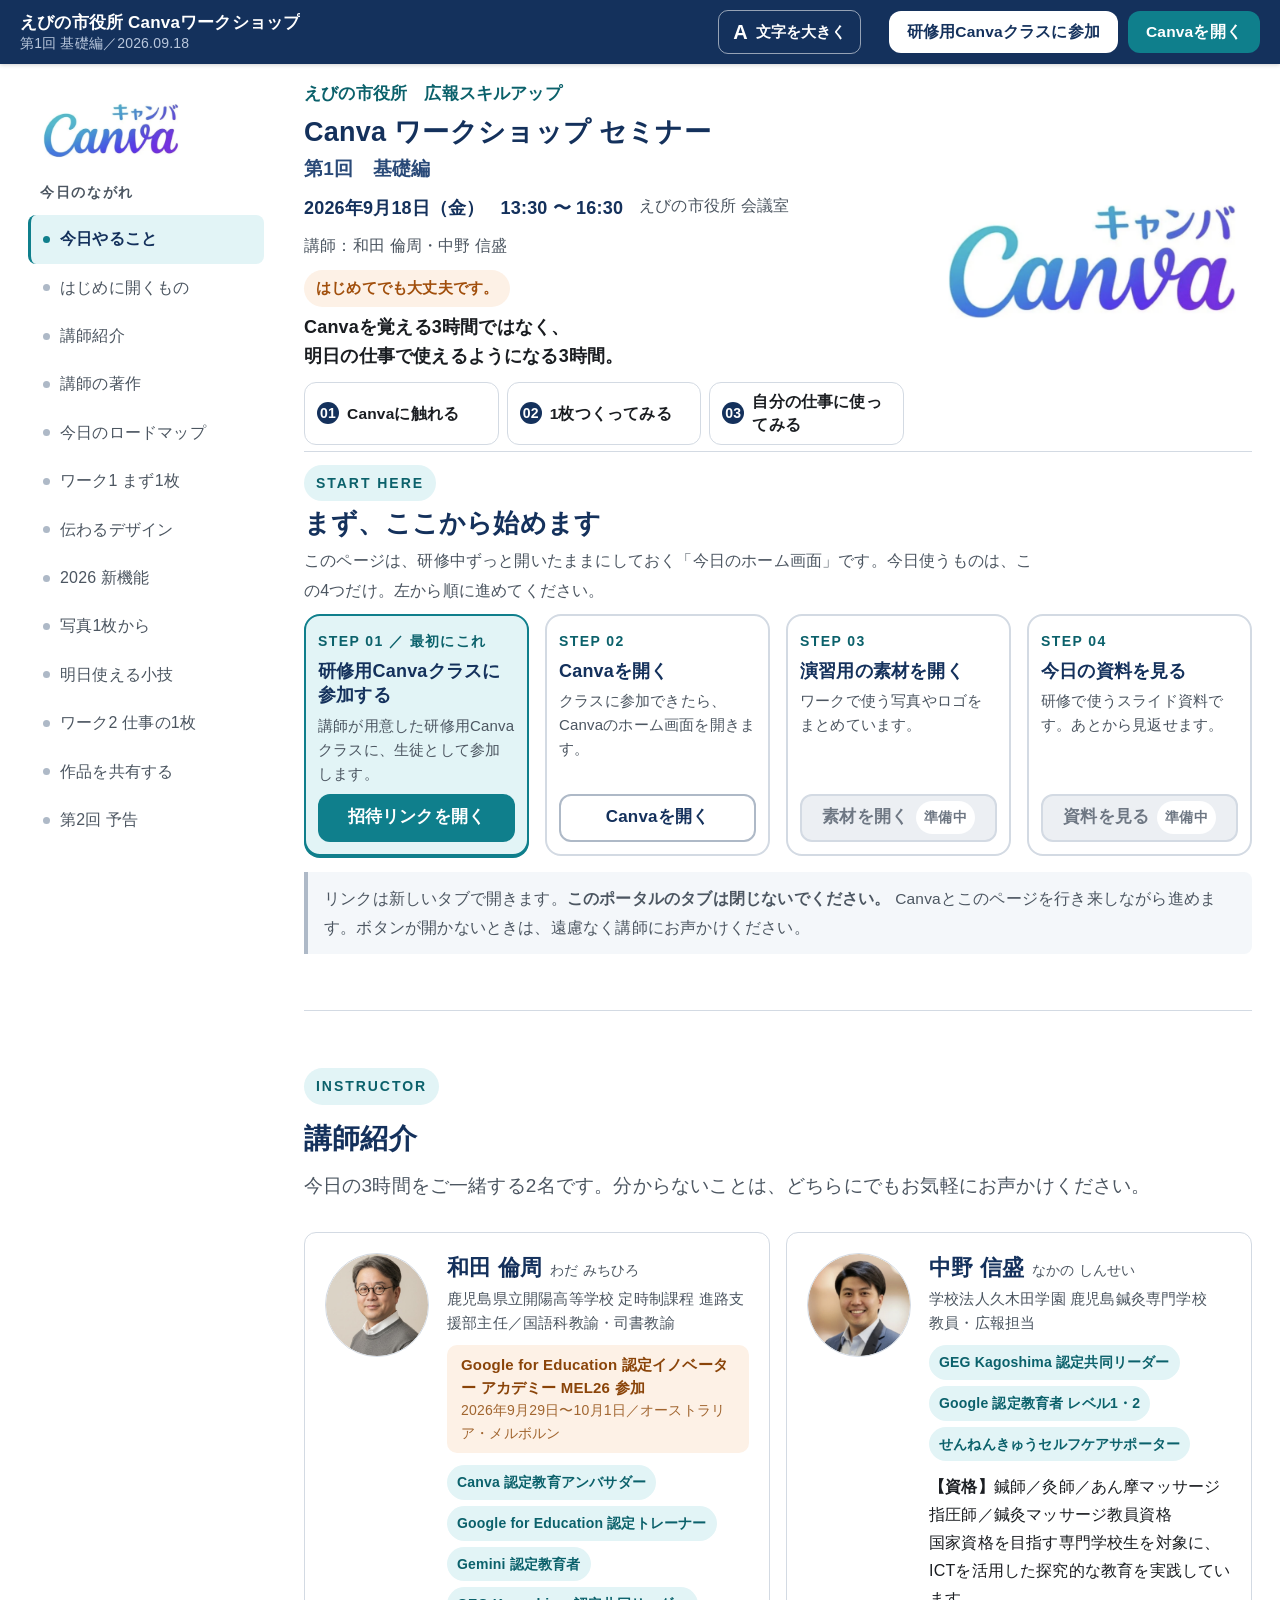
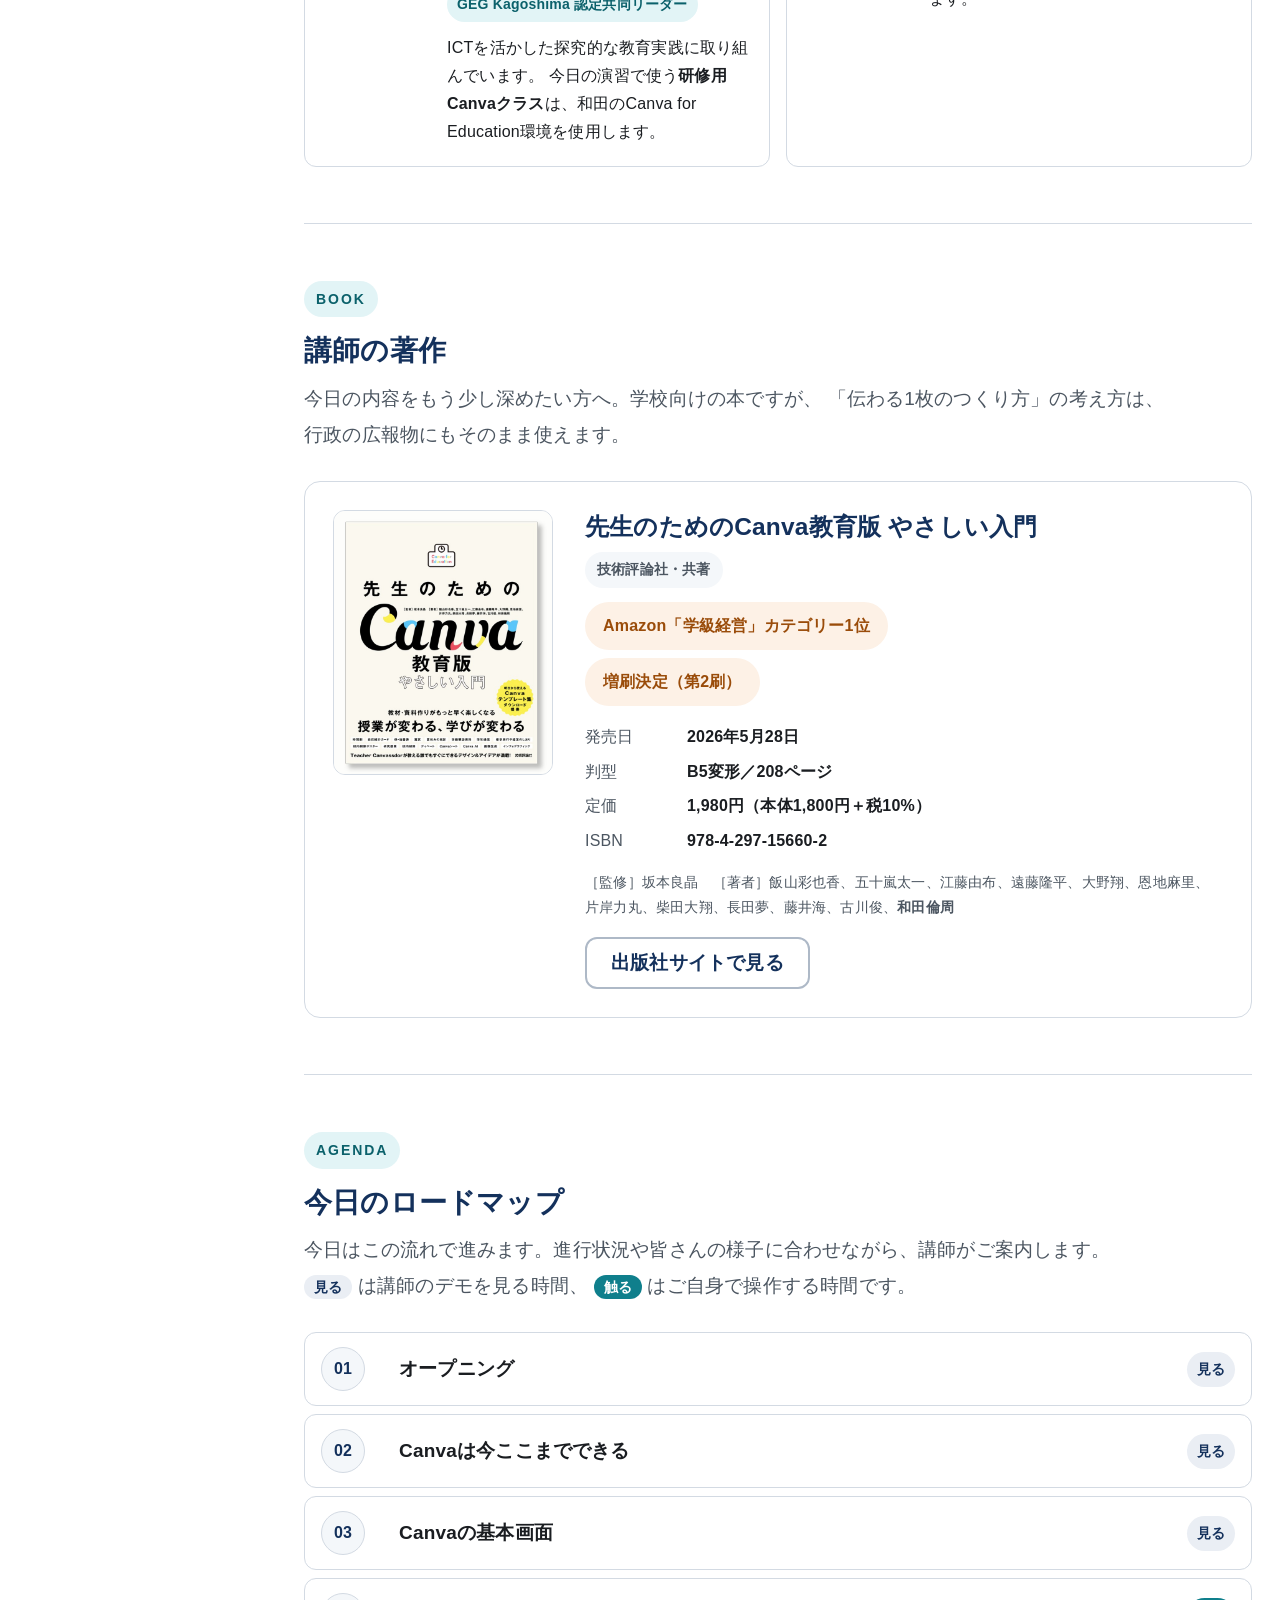
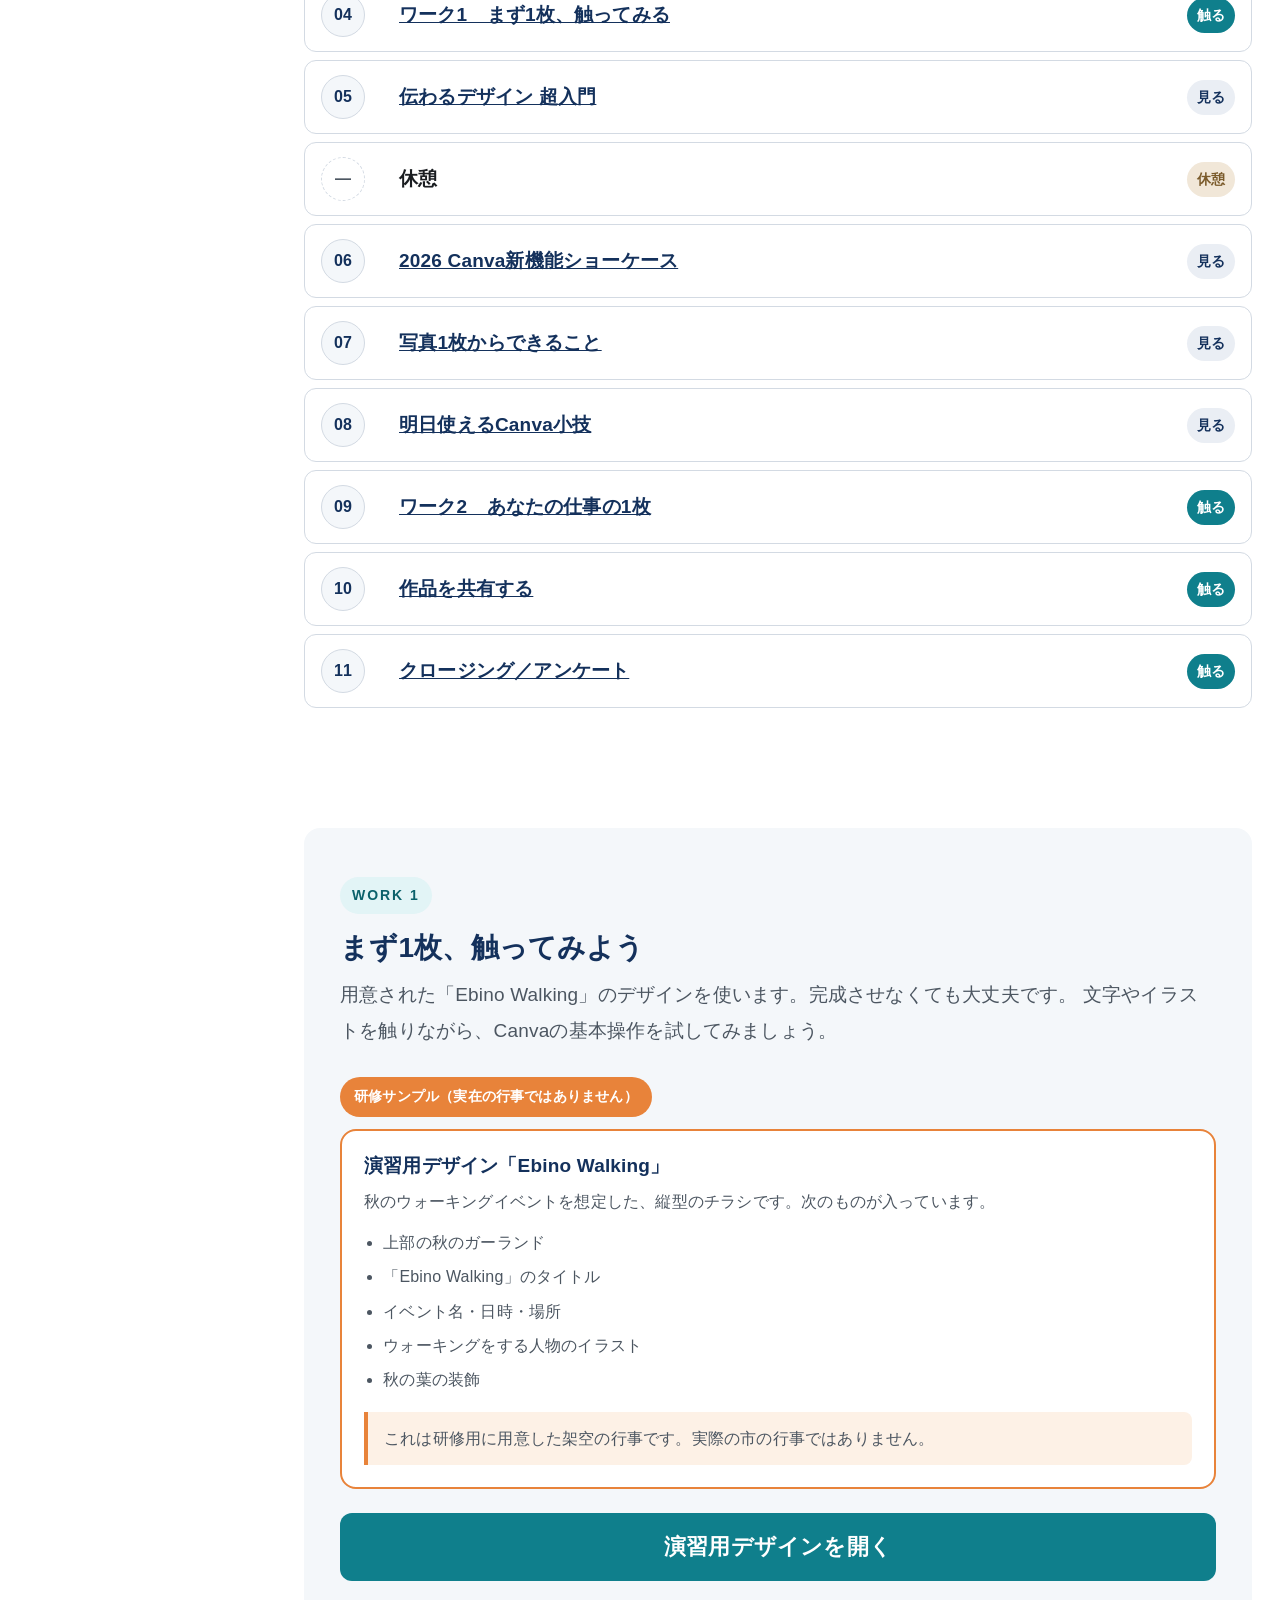
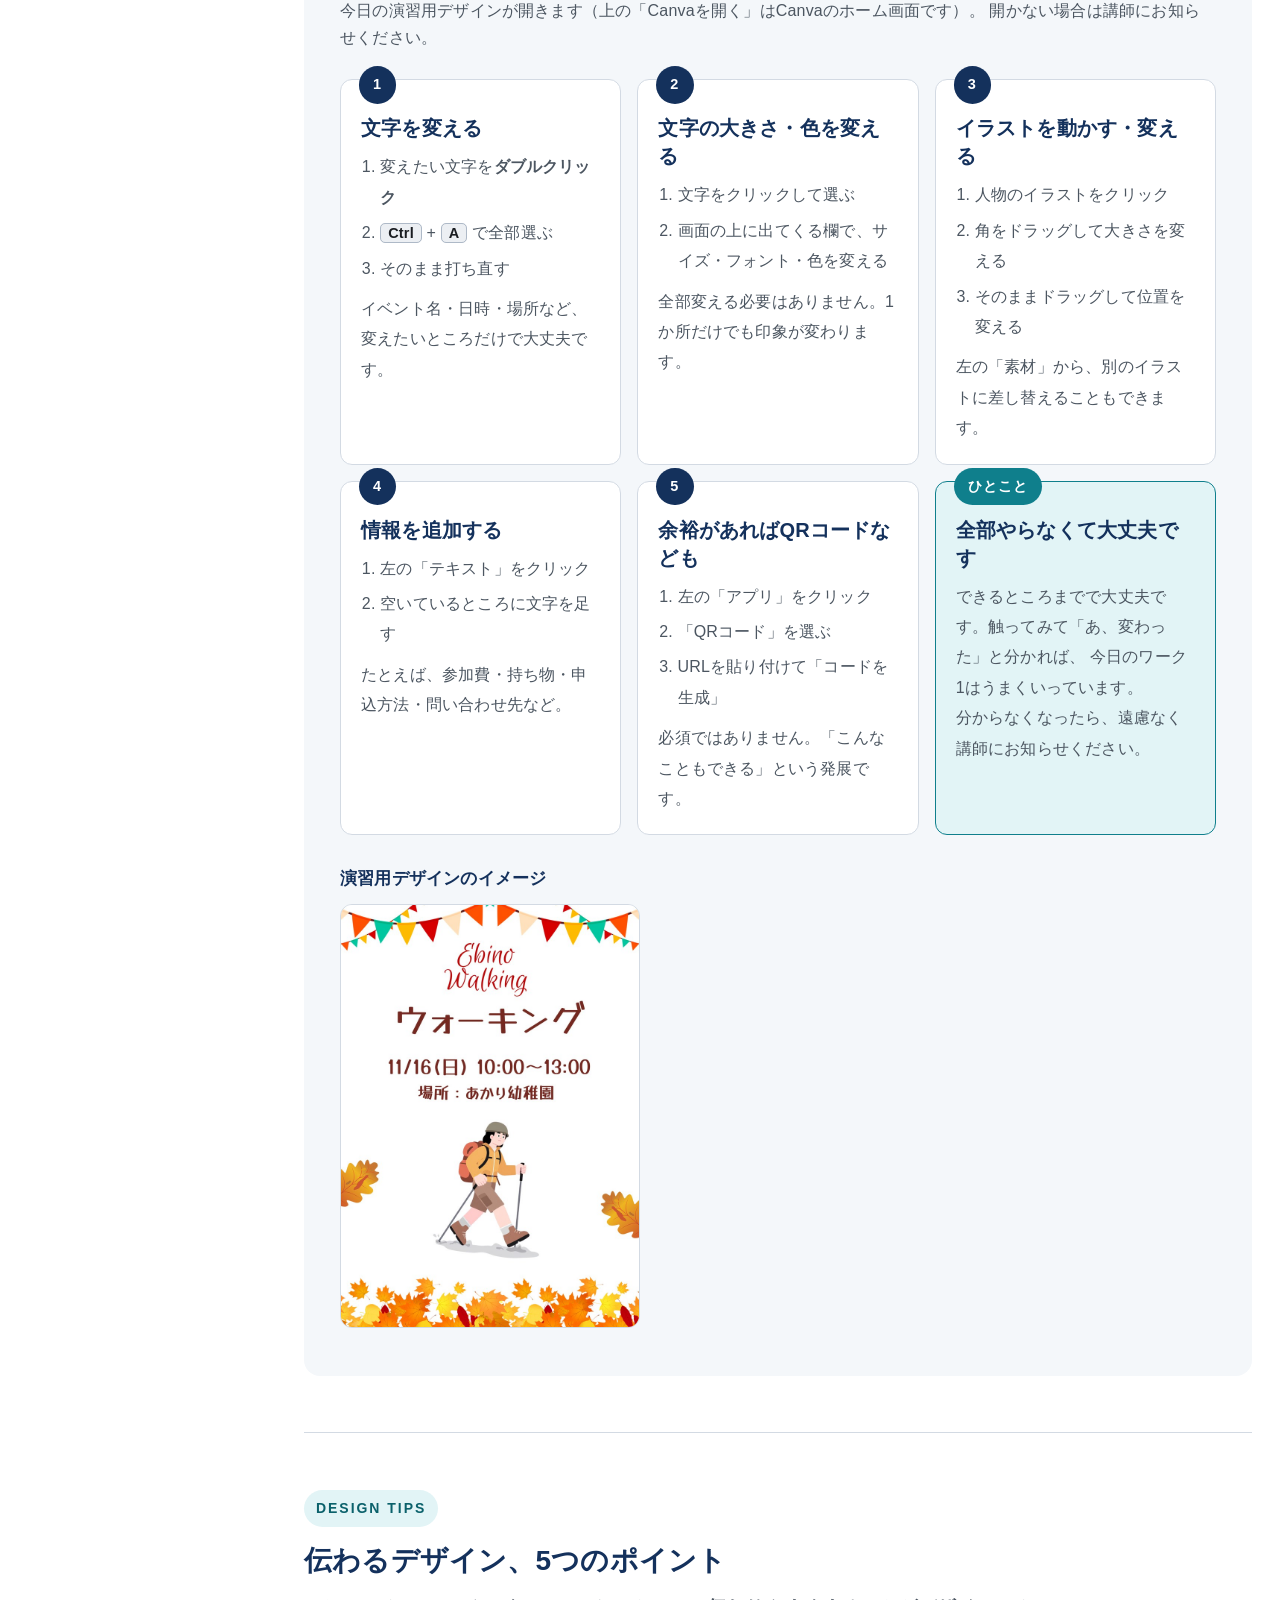
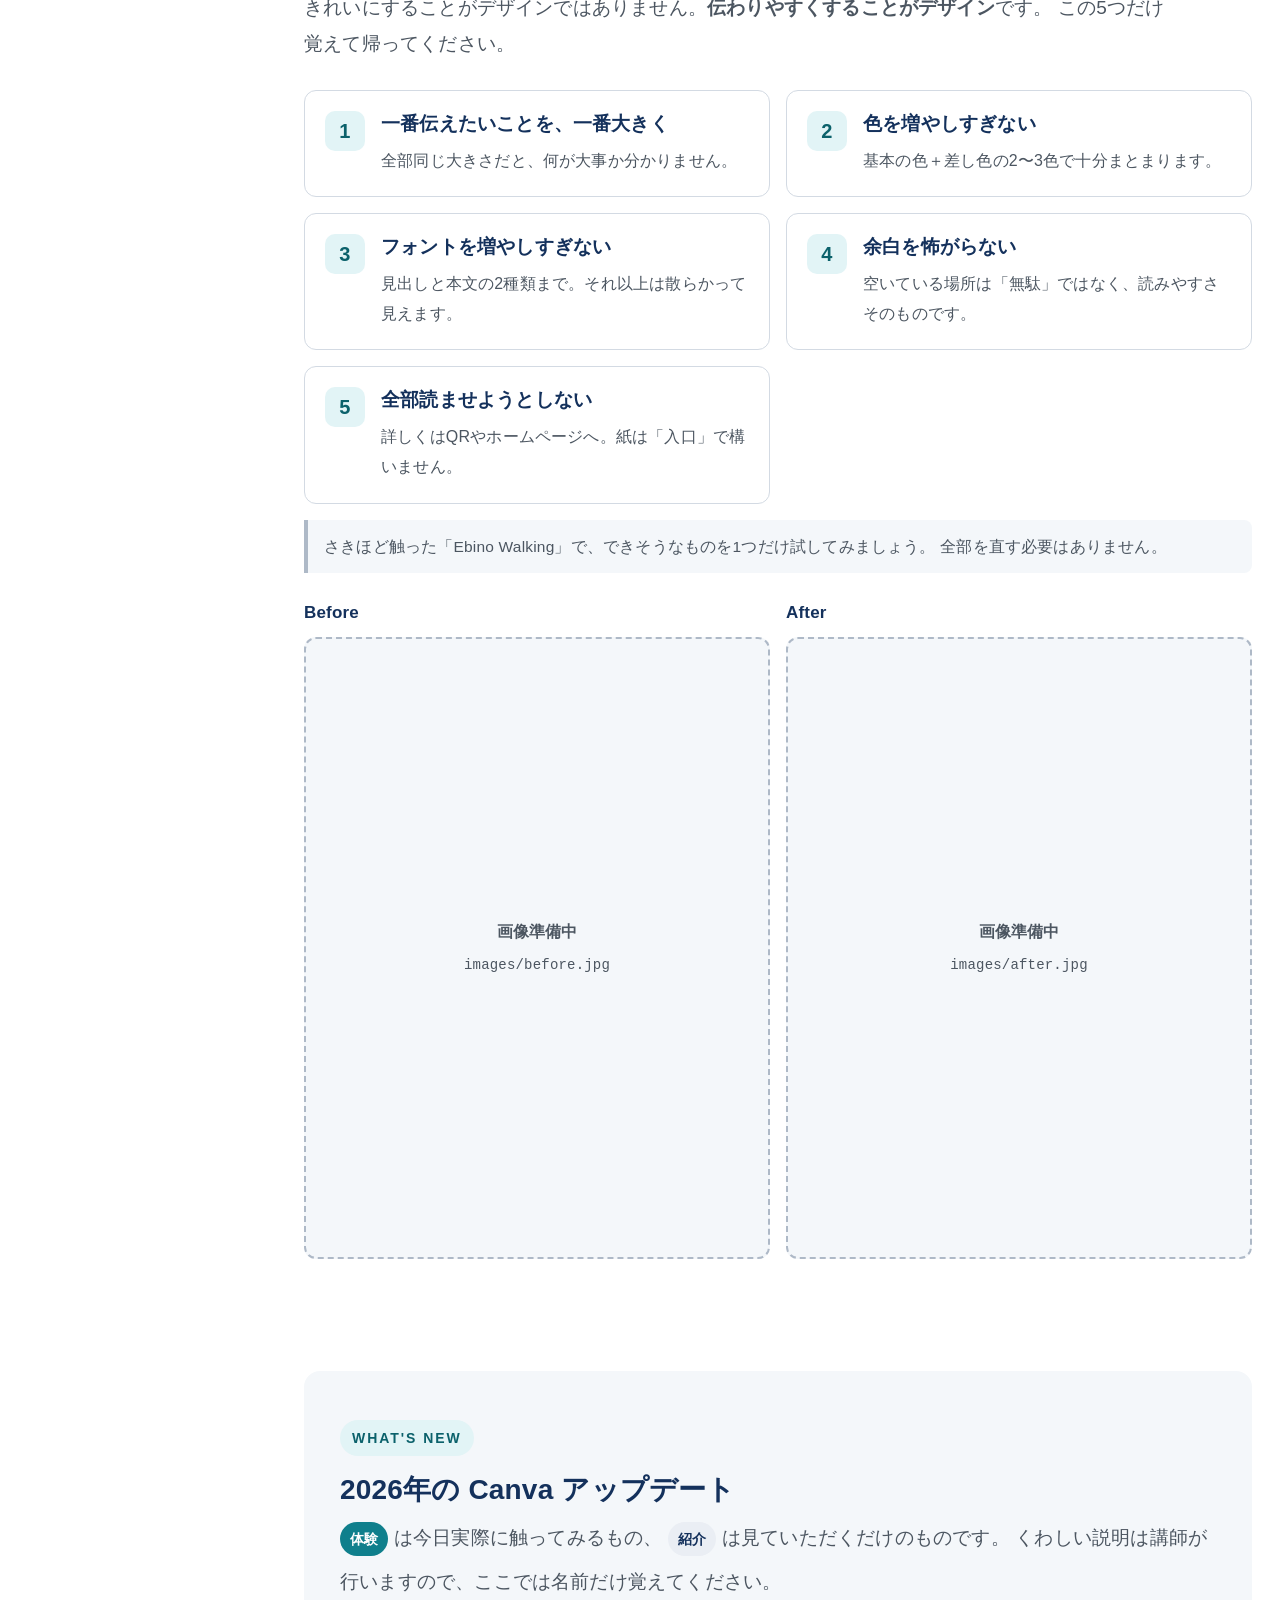
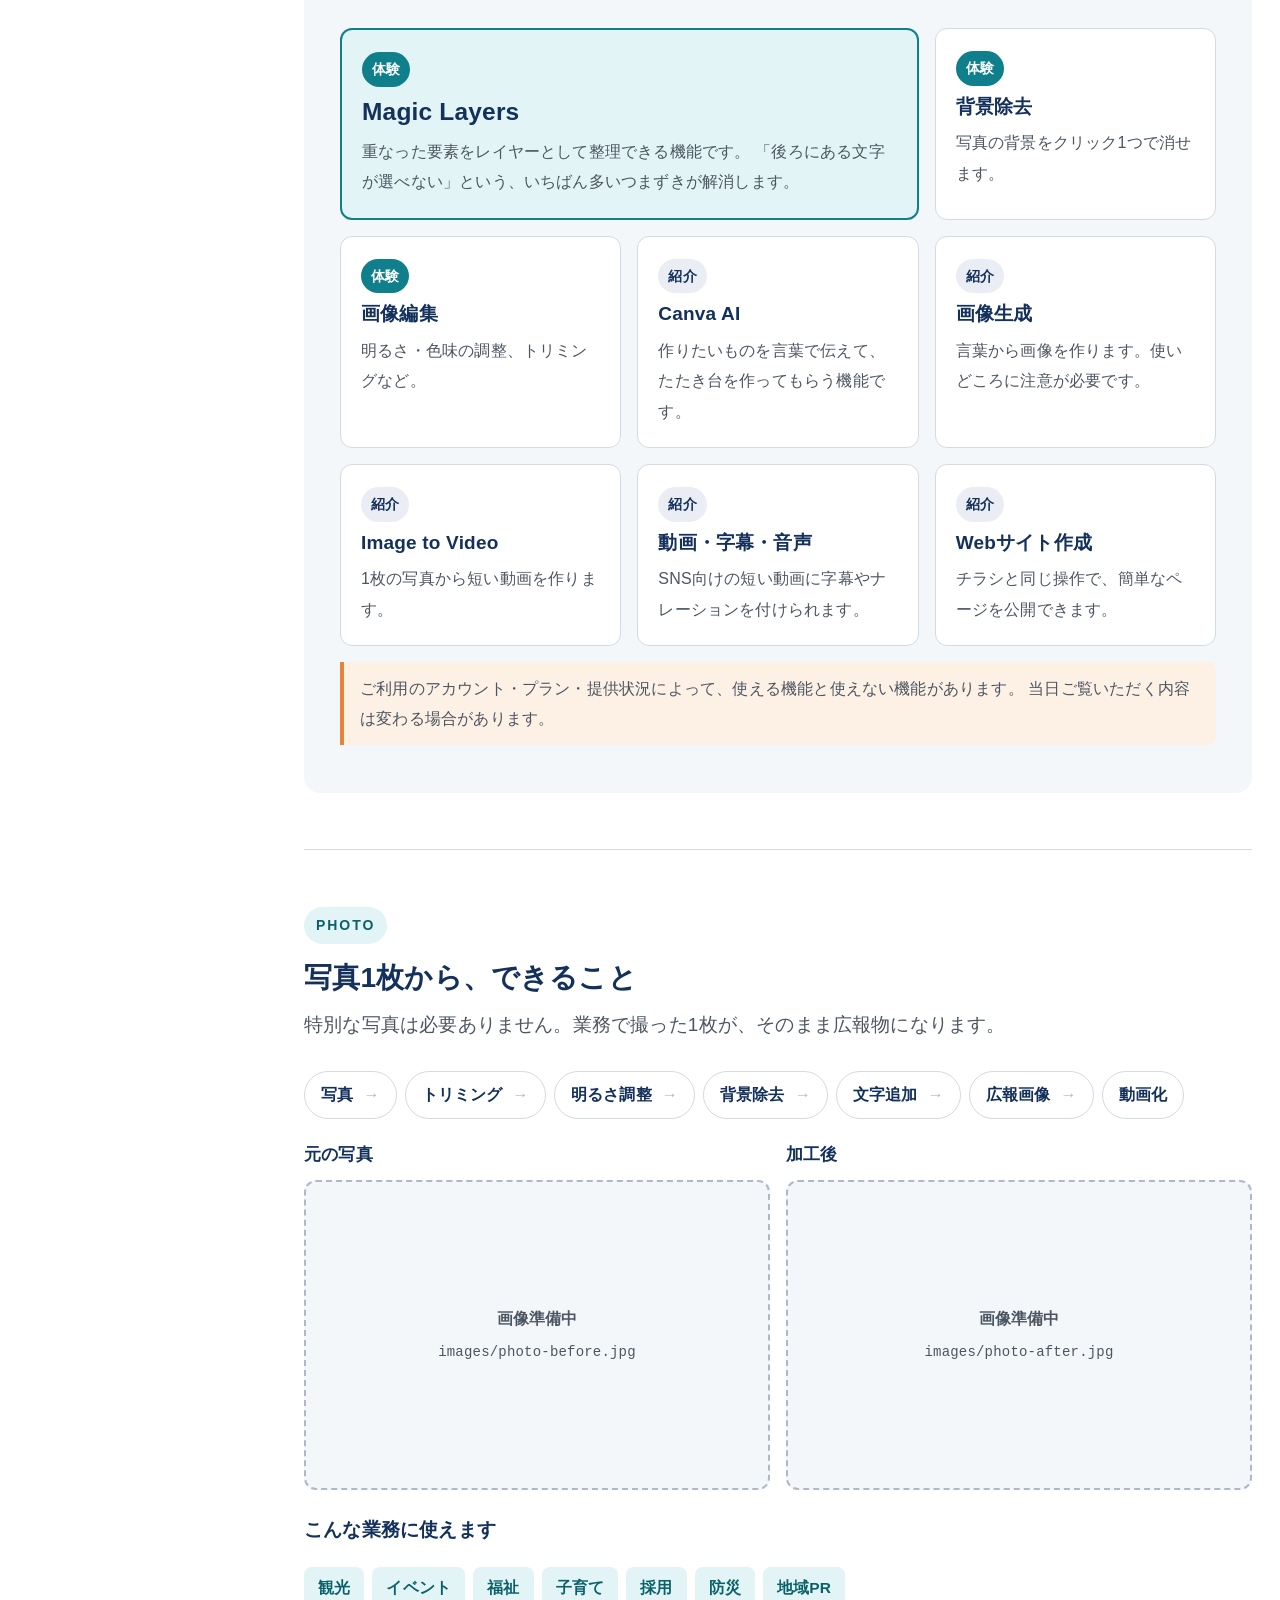
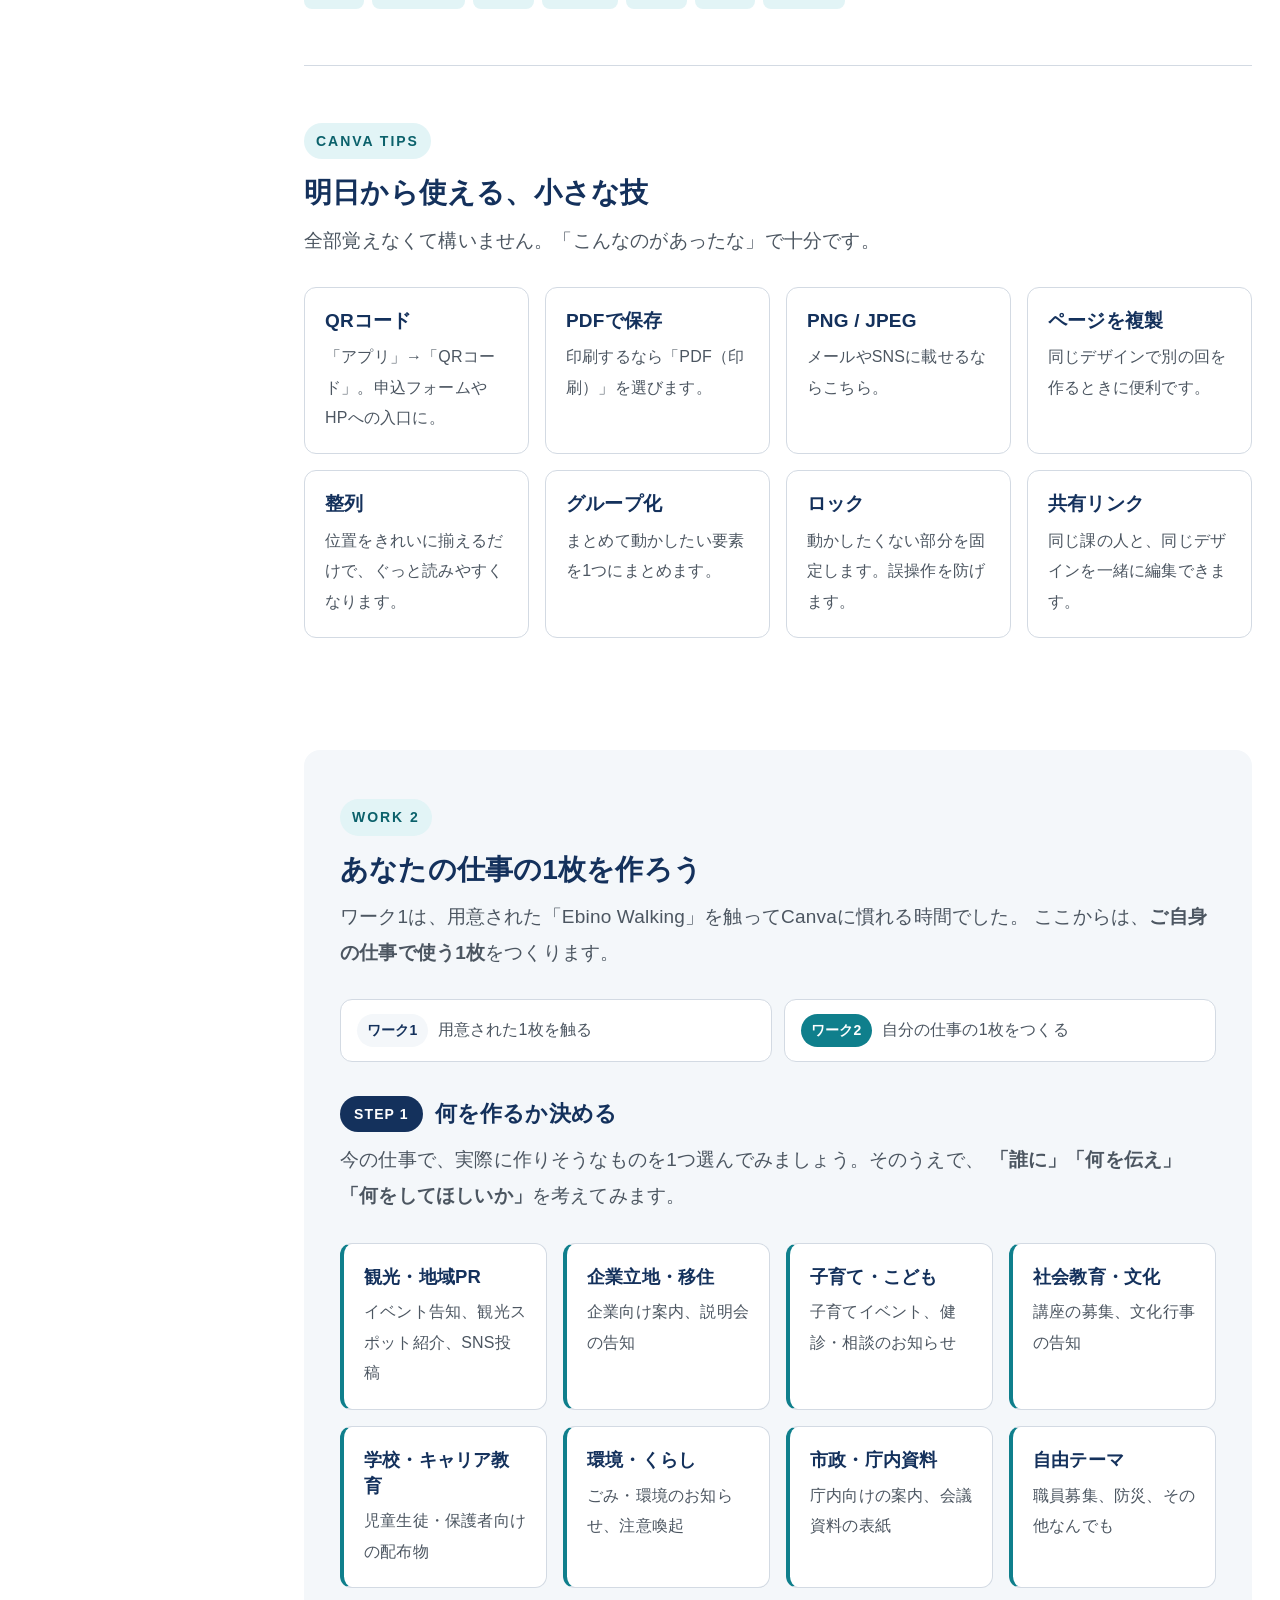
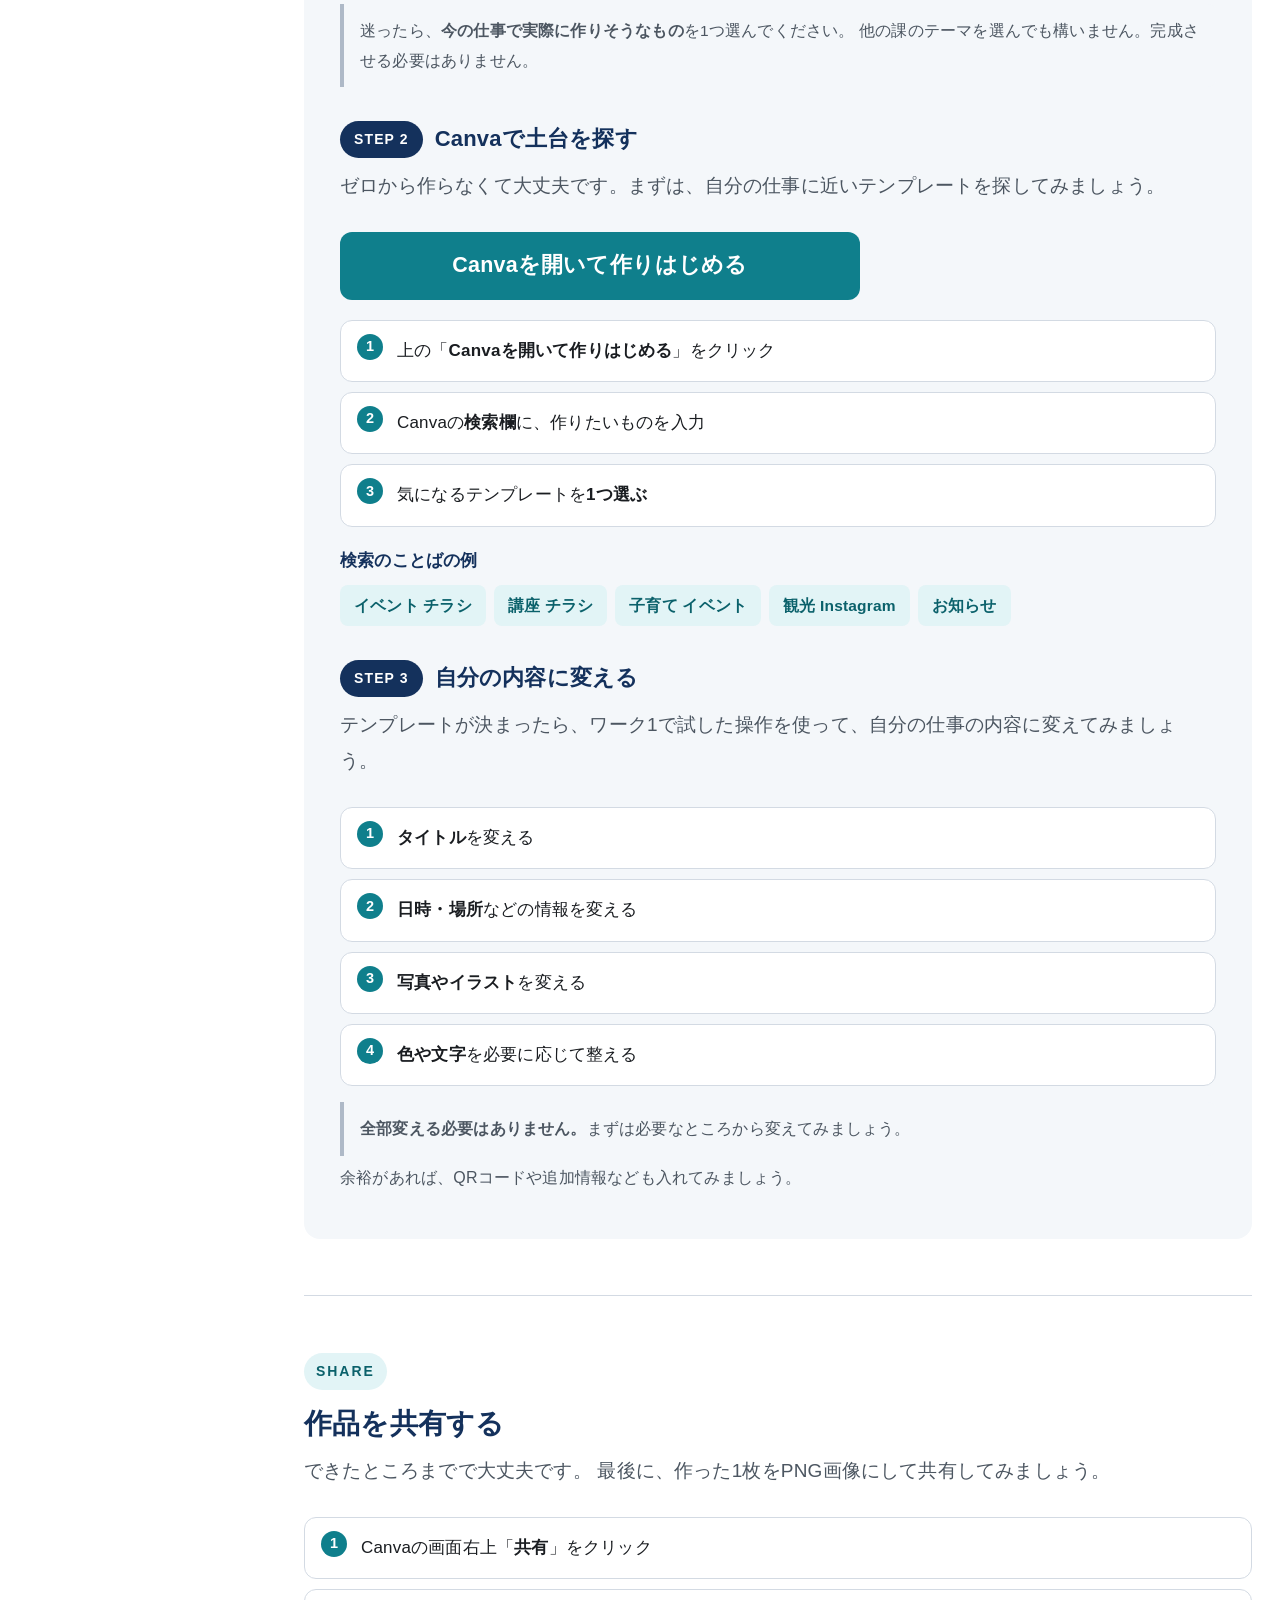
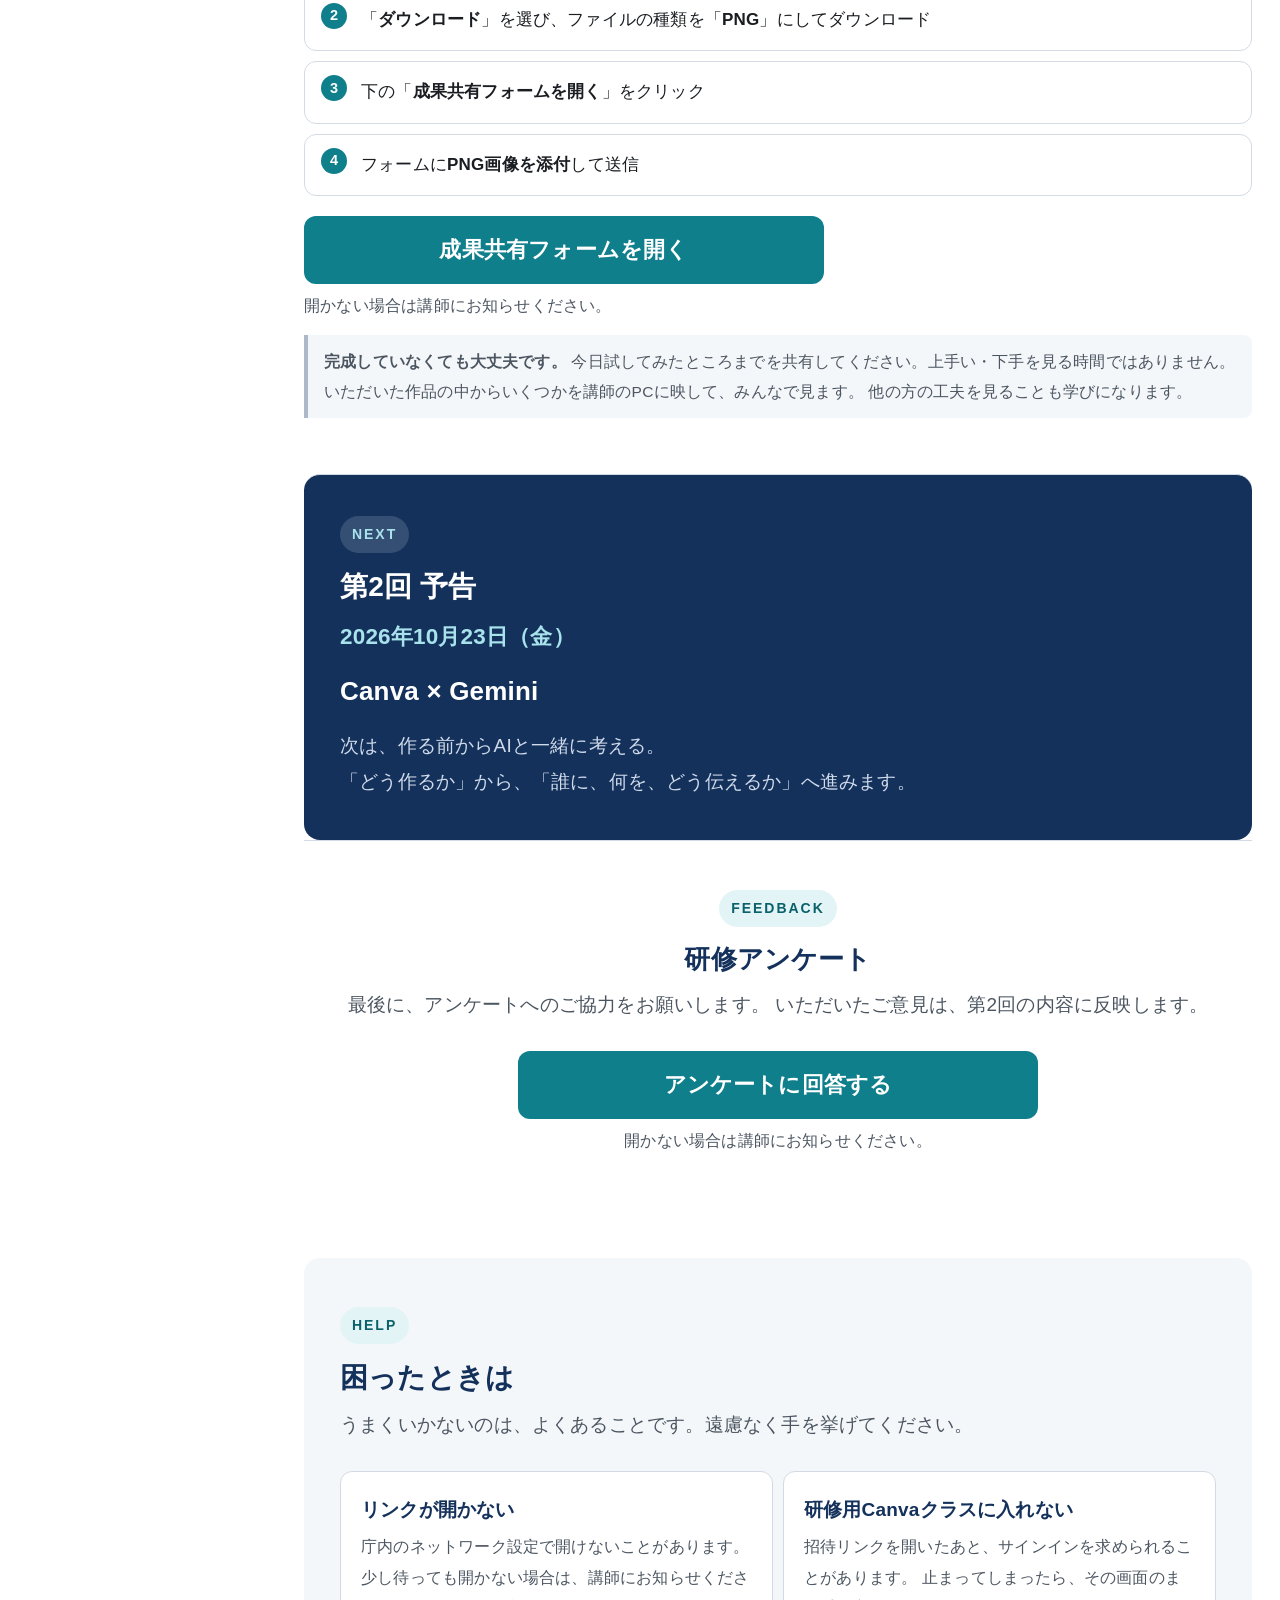
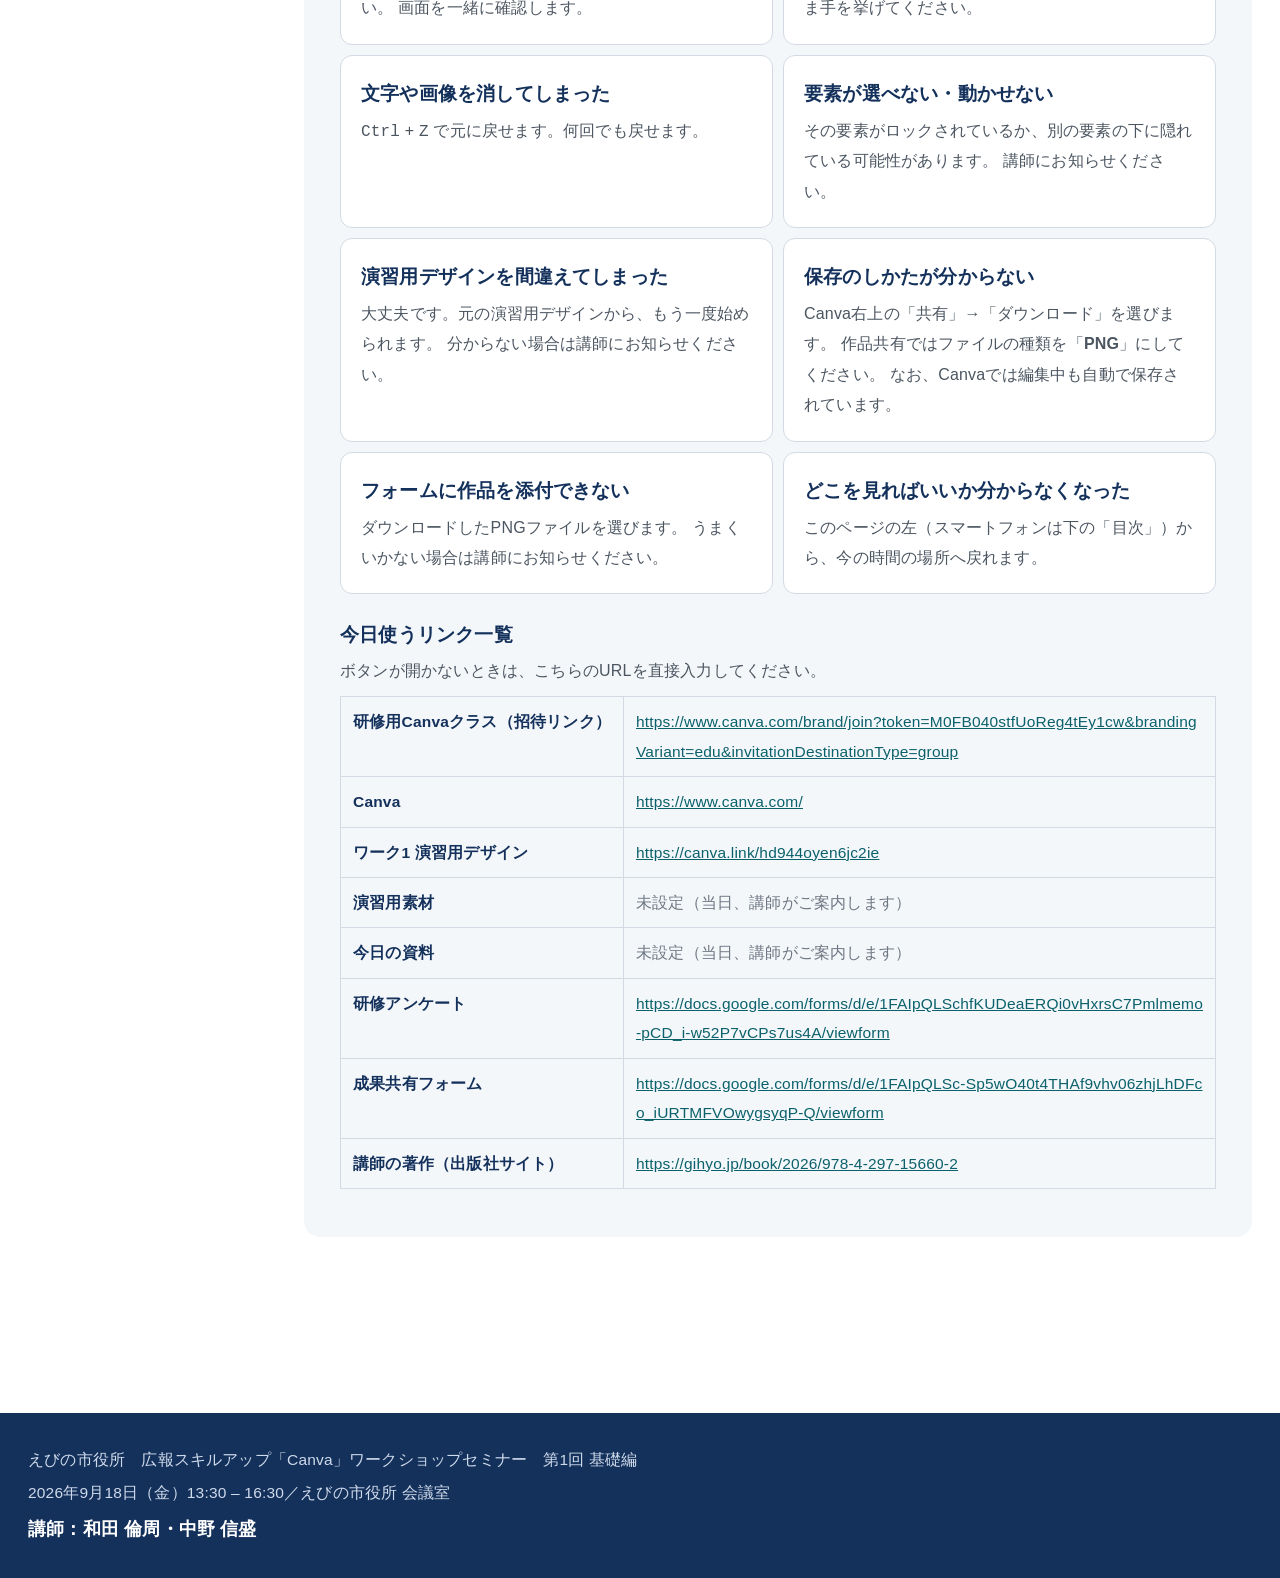
==== commit 35cb7884: "v14" ====
--- a/index.html
+++ b/index.html
@@ -767,9 +767,14 @@
         <div><span class="work2Compare__tag">ワーク1</span>用意された1枚を触る</div>
         <div><span class="work2Compare__tag work2Compare__tag--now">ワーク2</span>自分の仕事の1枚をつくる</div>
       </div>
-      <p class="sec__lead">
-        テンプレートを使って構いません。完成しなくても構いません。<br>
-        大切なのは、<strong>「誰に」「何を伝え」「何をしてほしいか」</strong>を考えながら作ることです。
+      <!-- STEP 1 -->
+      <div class="stepHead">
+        <span class="stepHead__no">STEP 1</span>
+        <h3 class="stepHead__ttl">何を作るか決める</h3>
+      </div>
+      <p class="sec__lead">
+        今の仕事で、実際に作りそうなものを1つ選んでみましょう。そのうえで、
+        <strong>「誰に」「何を伝え」「何をしてほしいか」</strong>を考えてみます。
       </p>
 
       <div class="grid grid--4">
@@ -807,16 +812,63 @@
         </div>
       </div>
 
-      <div style="margin-top:24px;max-width:520px;">
+      <p class="note">
+        迷ったら、<strong>今の仕事で実際に作りそうなもの</strong>を1つ選んでください。
+        他の課のテーマを選んでも構いません。完成させる必要はありません。
+      </p>
+
+      <!-- STEP 2 -->
+      <div class="stepHead">
+        <span class="stepHead__no">STEP 2</span>
+        <h3 class="stepHead__ttl">Canvaで土台を探す</h3>
+      </div>
+      <p class="sec__lead">
+        ゼロから作らなくて大丈夫です。まずは、自分の仕事に近いテンプレートを探してみましょう。
+      </p>
+
+      <div style="margin-bottom:20px;max-width:520px;">
         <a class="btn btn--primary btn--lg is-pending" data-link="canvaHome" aria-disabled="true">
           Canvaを開いて作りはじめる
           <span class="btn__state">準備中</span>
         </a>
       </div>
 
+      <ol class="shareSteps">
+        <li>上の「<strong>Canvaを開いて作りはじめる</strong>」をクリック</li>
+        <li>Canvaの<strong>検索欄</strong>に、作りたいものを入力</li>
+        <li>気になるテンプレートを<strong>1つ選ぶ</strong></li>
+      </ol>
+
+      <p class="figLabel" style="margin-top:18px;">検索のことばの例</p>
+      <ul class="chips">
+        <li>イベント チラシ</li>
+        <li>講座 チラシ</li>
+        <li>子育て イベント</li>
+        <li>観光 Instagram</li>
+        <li>お知らせ</li>
+      </ul>
+
+      <!-- STEP 3 -->
+      <div class="stepHead">
+        <span class="stepHead__no">STEP 3</span>
+        <h3 class="stepHead__ttl">自分の内容に変える</h3>
+      </div>
+      <p class="sec__lead">
+        テンプレートが決まったら、ワーク1で試した操作を使って、自分の仕事の内容に変えてみましょう。
+      </p>
+
+      <ol class="shareSteps">
+        <li><strong>タイトル</strong>を変える</li>
+        <li><strong>日時・場所</strong>などの情報を変える</li>
+        <li><strong>写真やイラスト</strong>を変える</li>
+        <li><strong>色や文字</strong>を必要に応じて整える</li>
+      </ol>
+
       <p class="note">
-        迷ったら、<strong>今の仕事で実際に作りそうなもの</strong>を1つ選んでください。
-        他の課のテーマを選んでも構いません。完成させる必要はありません。
+        <strong>全部変える必要はありません。</strong>まずは必要なところから変えてみましょう。
+      </p>
+      <p class="helpNote">
+        余裕があれば、QRコードや追加情報なども入れてみましょう。
       </p>
     </section>
 
--- a/style.css
+++ b/style.css
@@ -454,6 +454,18 @@
 /* ワーク1：安心してもらうためのカード */
 .step--calm { background: var(--cyan-pale); border-color: var(--cyan); }
 .step--calm .step__no { background: var(--cyan); }
+
+/* ワーク2：STEP見出し（既存の色・角丸・文字サイズを再利用） */
+.stepHead {
+  display: flex; align-items: center; flex-wrap: wrap; gap: 12px;
+  margin: 34px 0 10px;
+}
+.stepHead__no {
+  background: var(--navy); color: #fff;
+  font-size: 0.875rem; font-weight: 700; letter-spacing: .08em;
+  padding: 5px 14px; border-radius: 999px;
+}
+.stepHead__ttl { font-size: 1.375rem; color: var(--navy); }
 
 /* ワーク1とワーク2の役割の違い */
 .work2Compare {
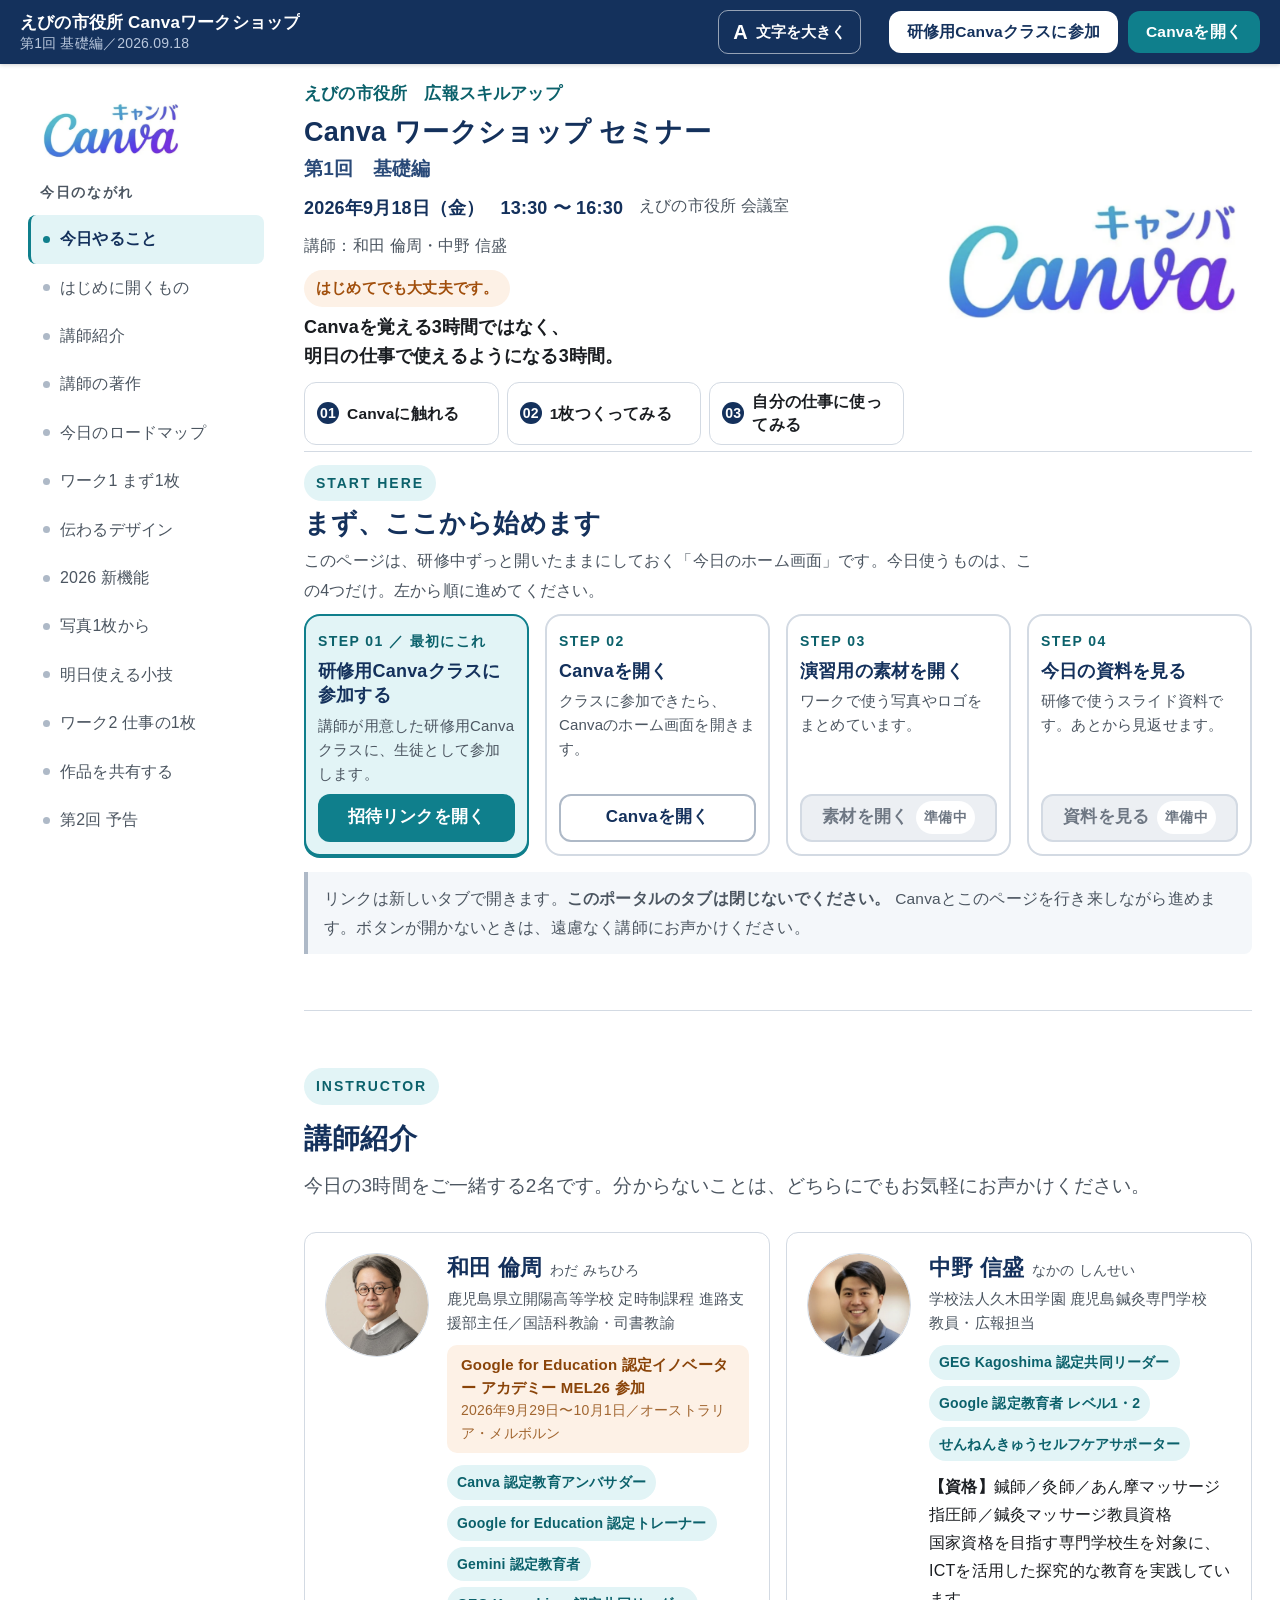
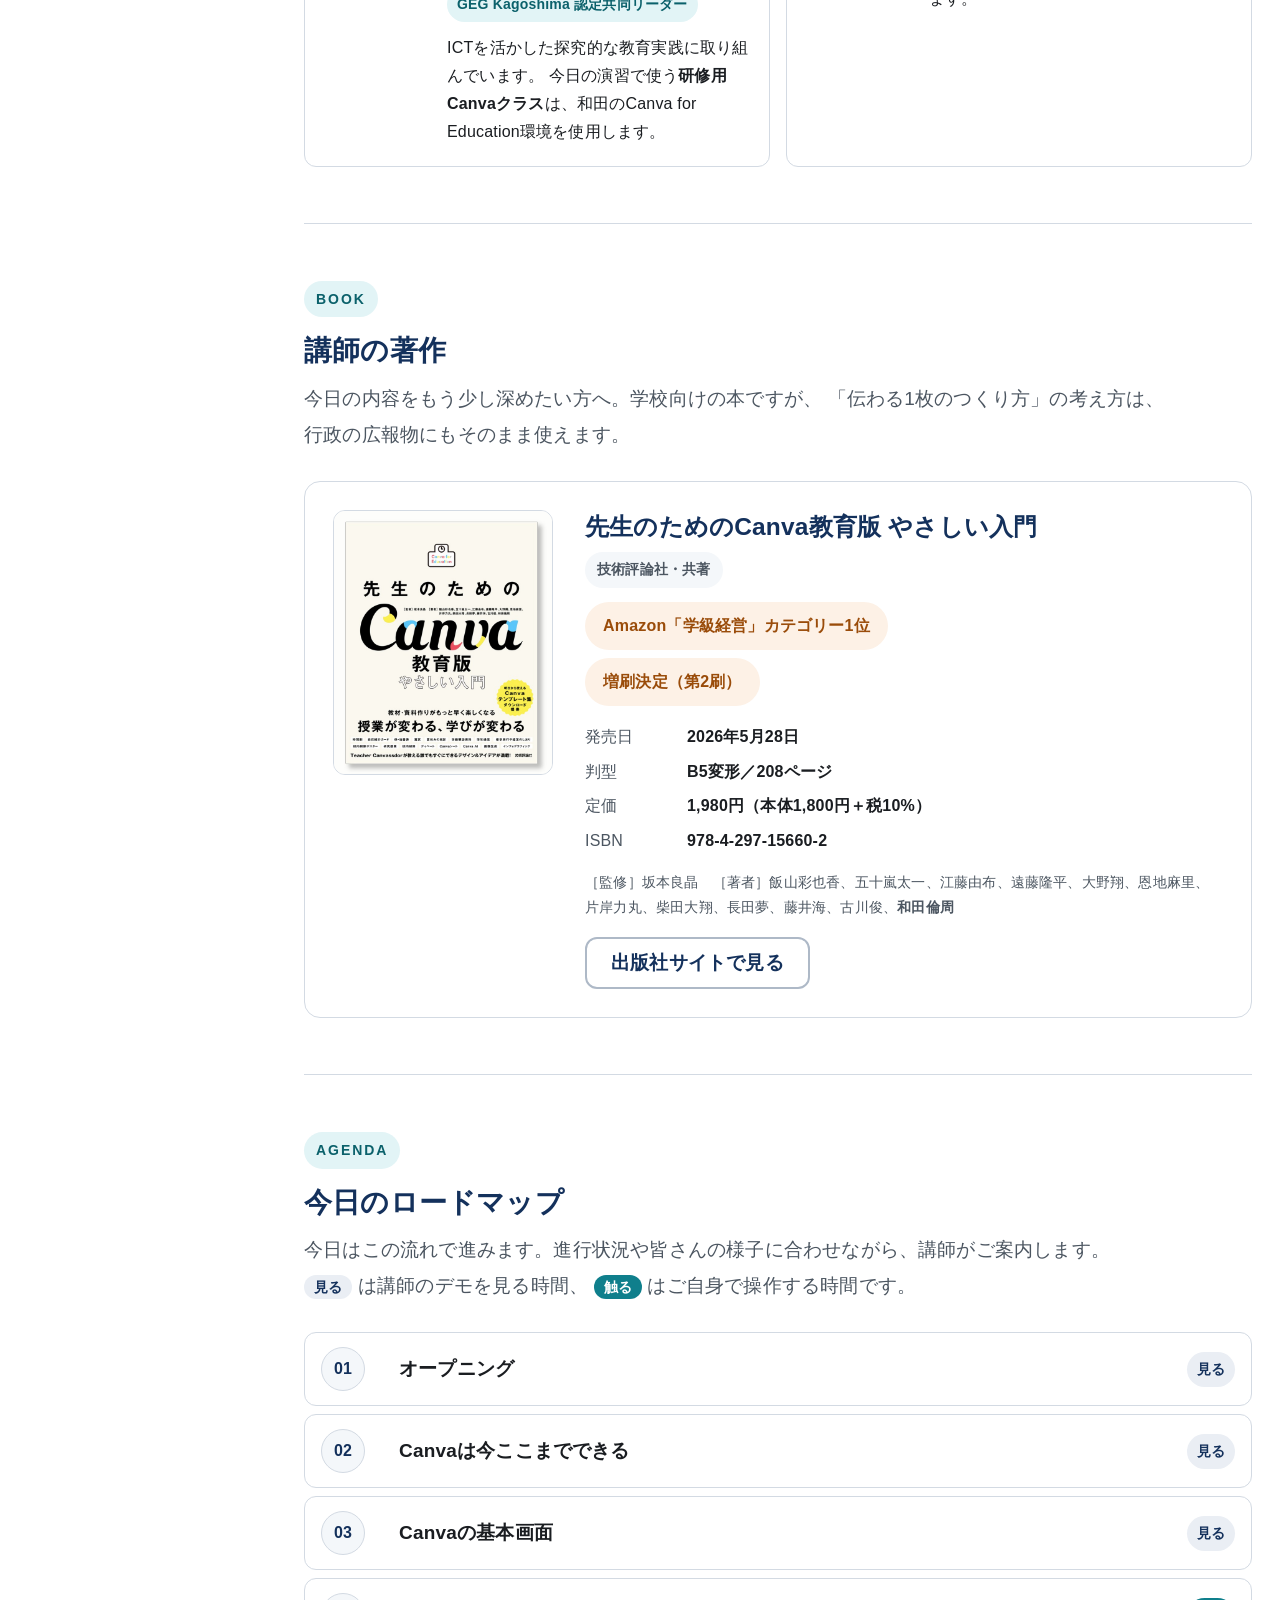
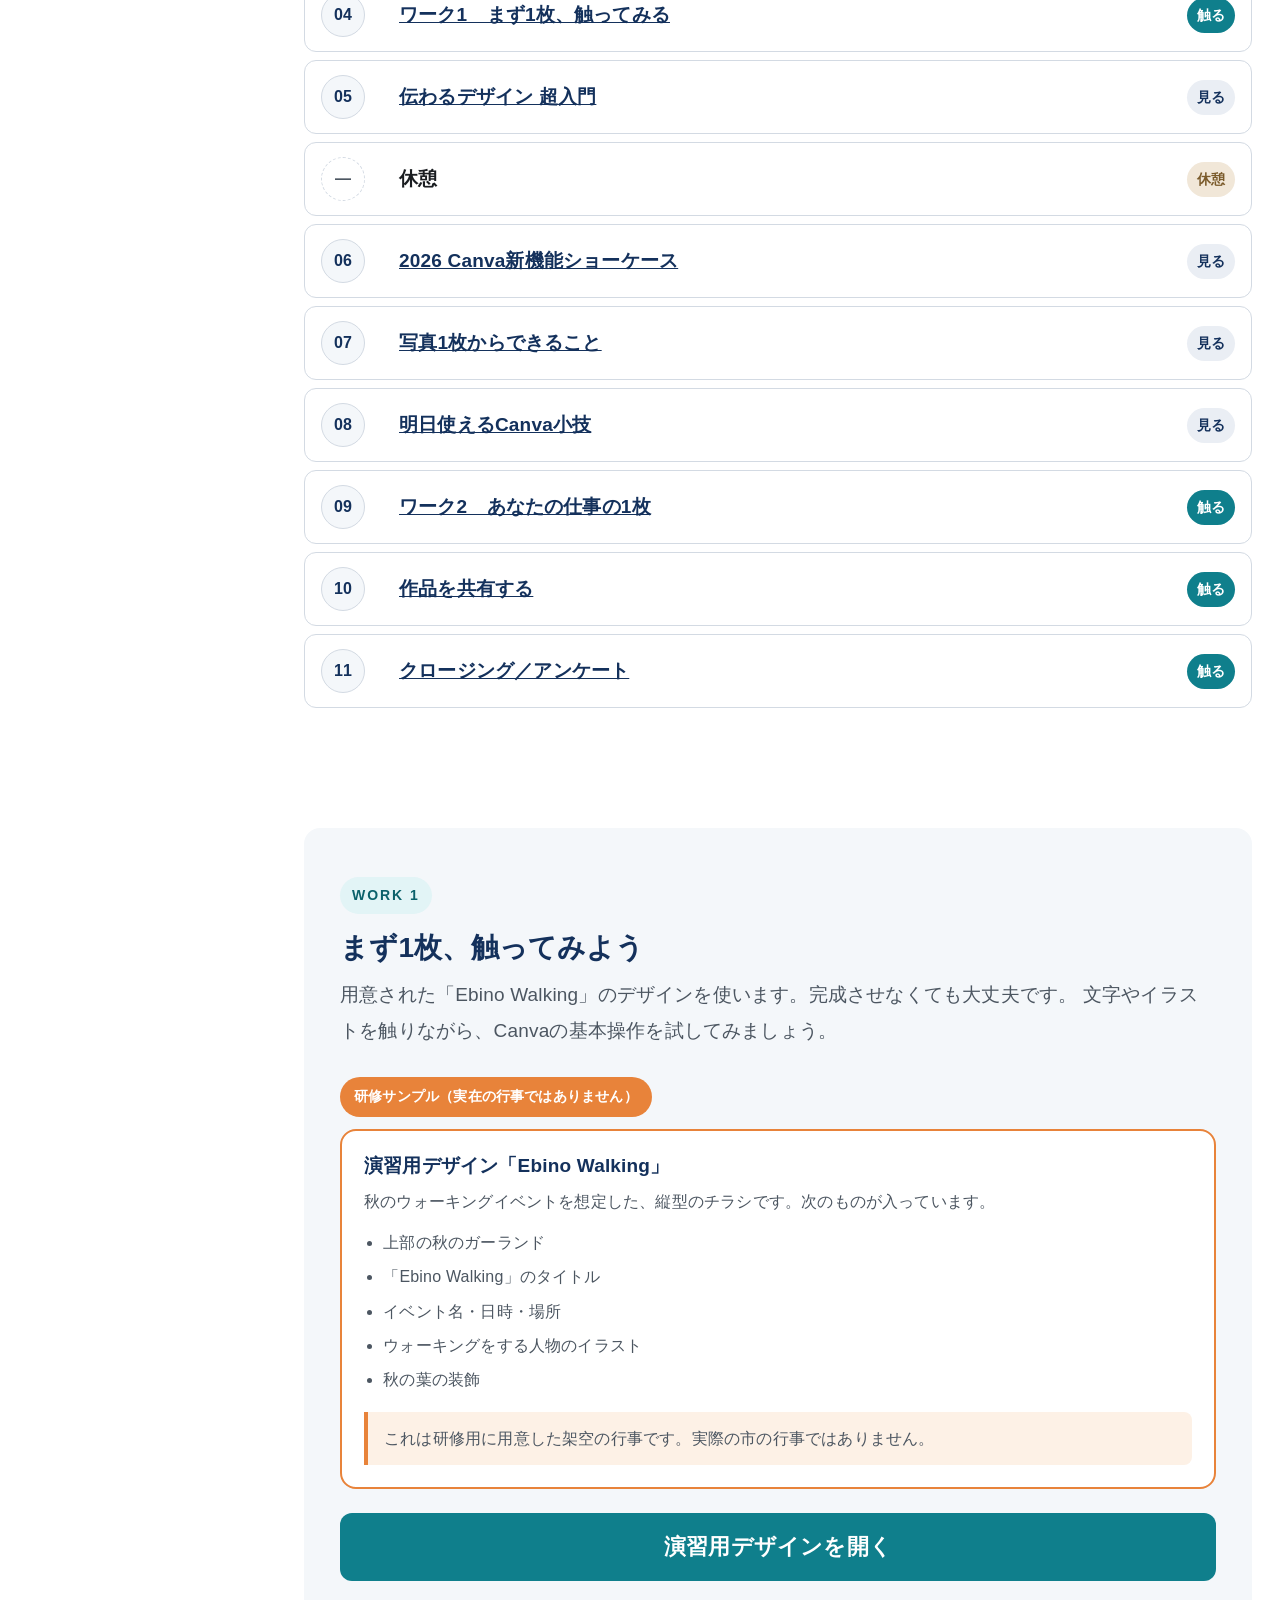
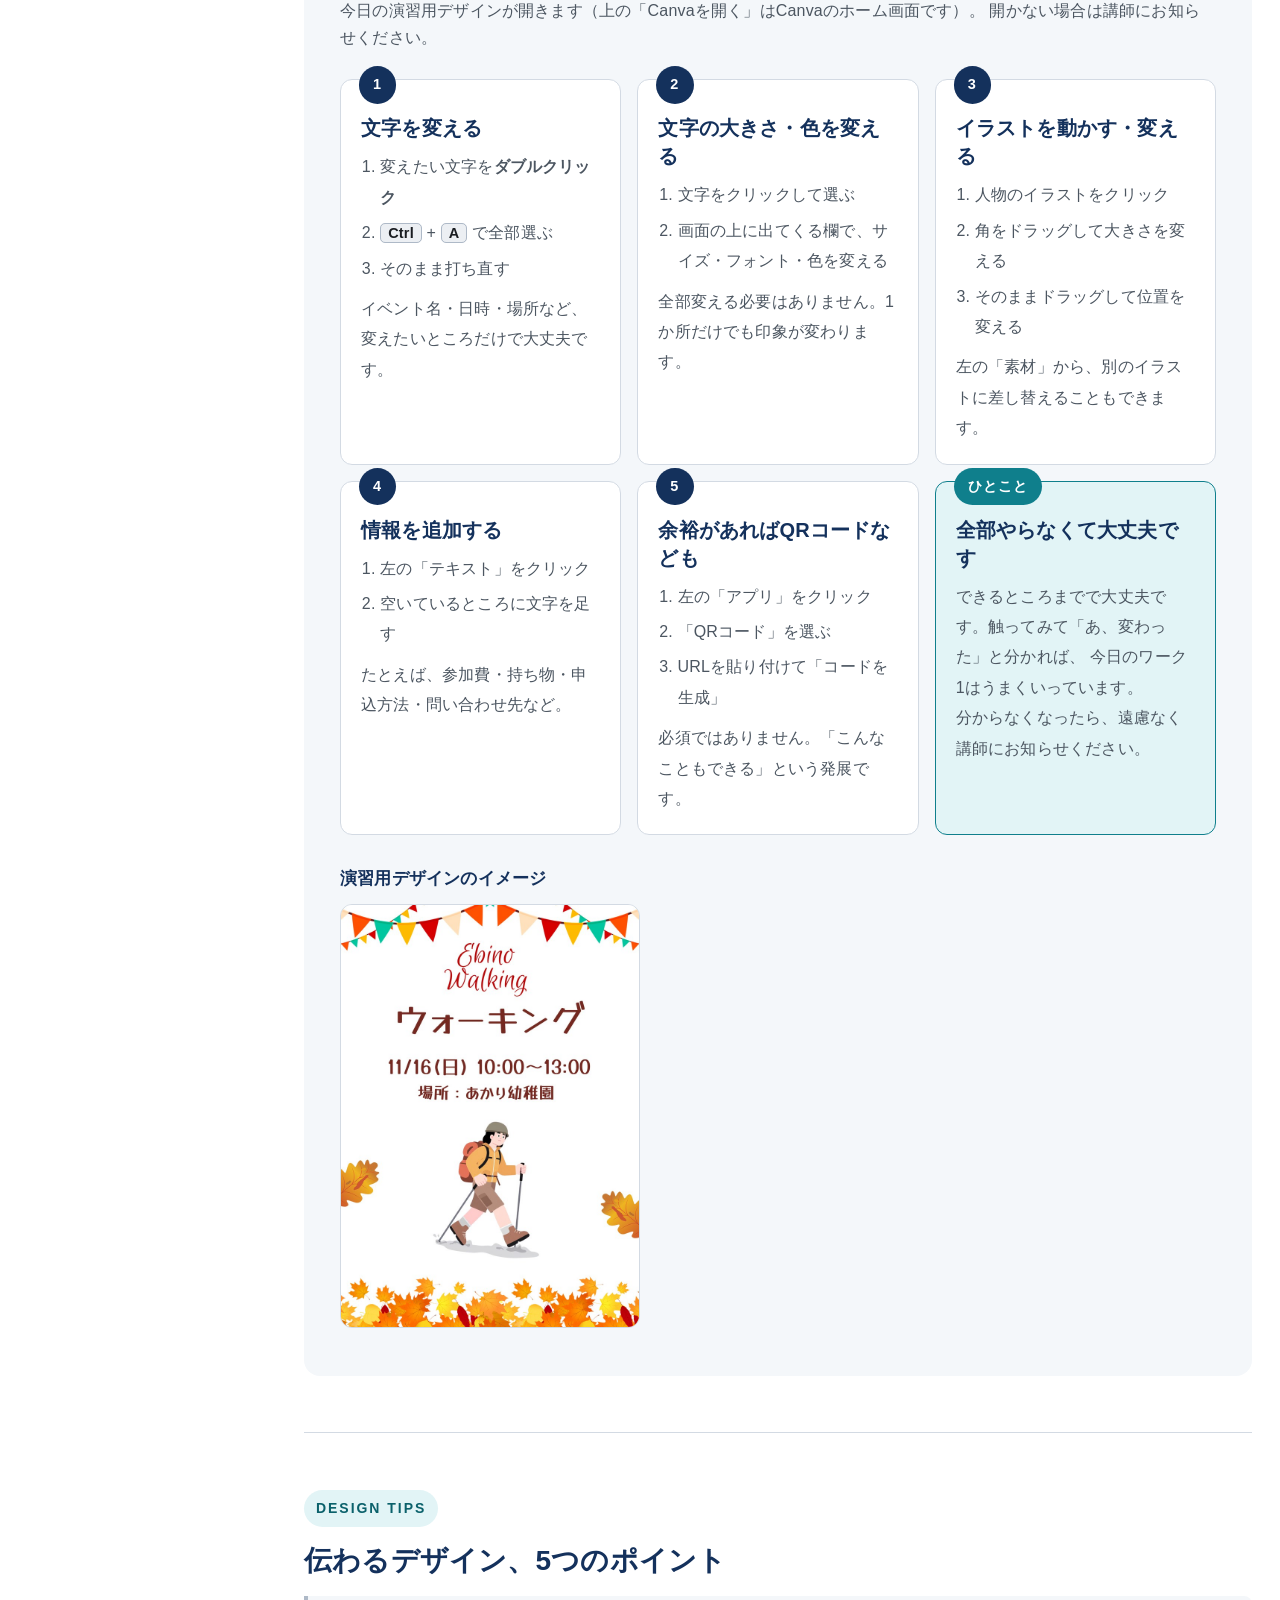
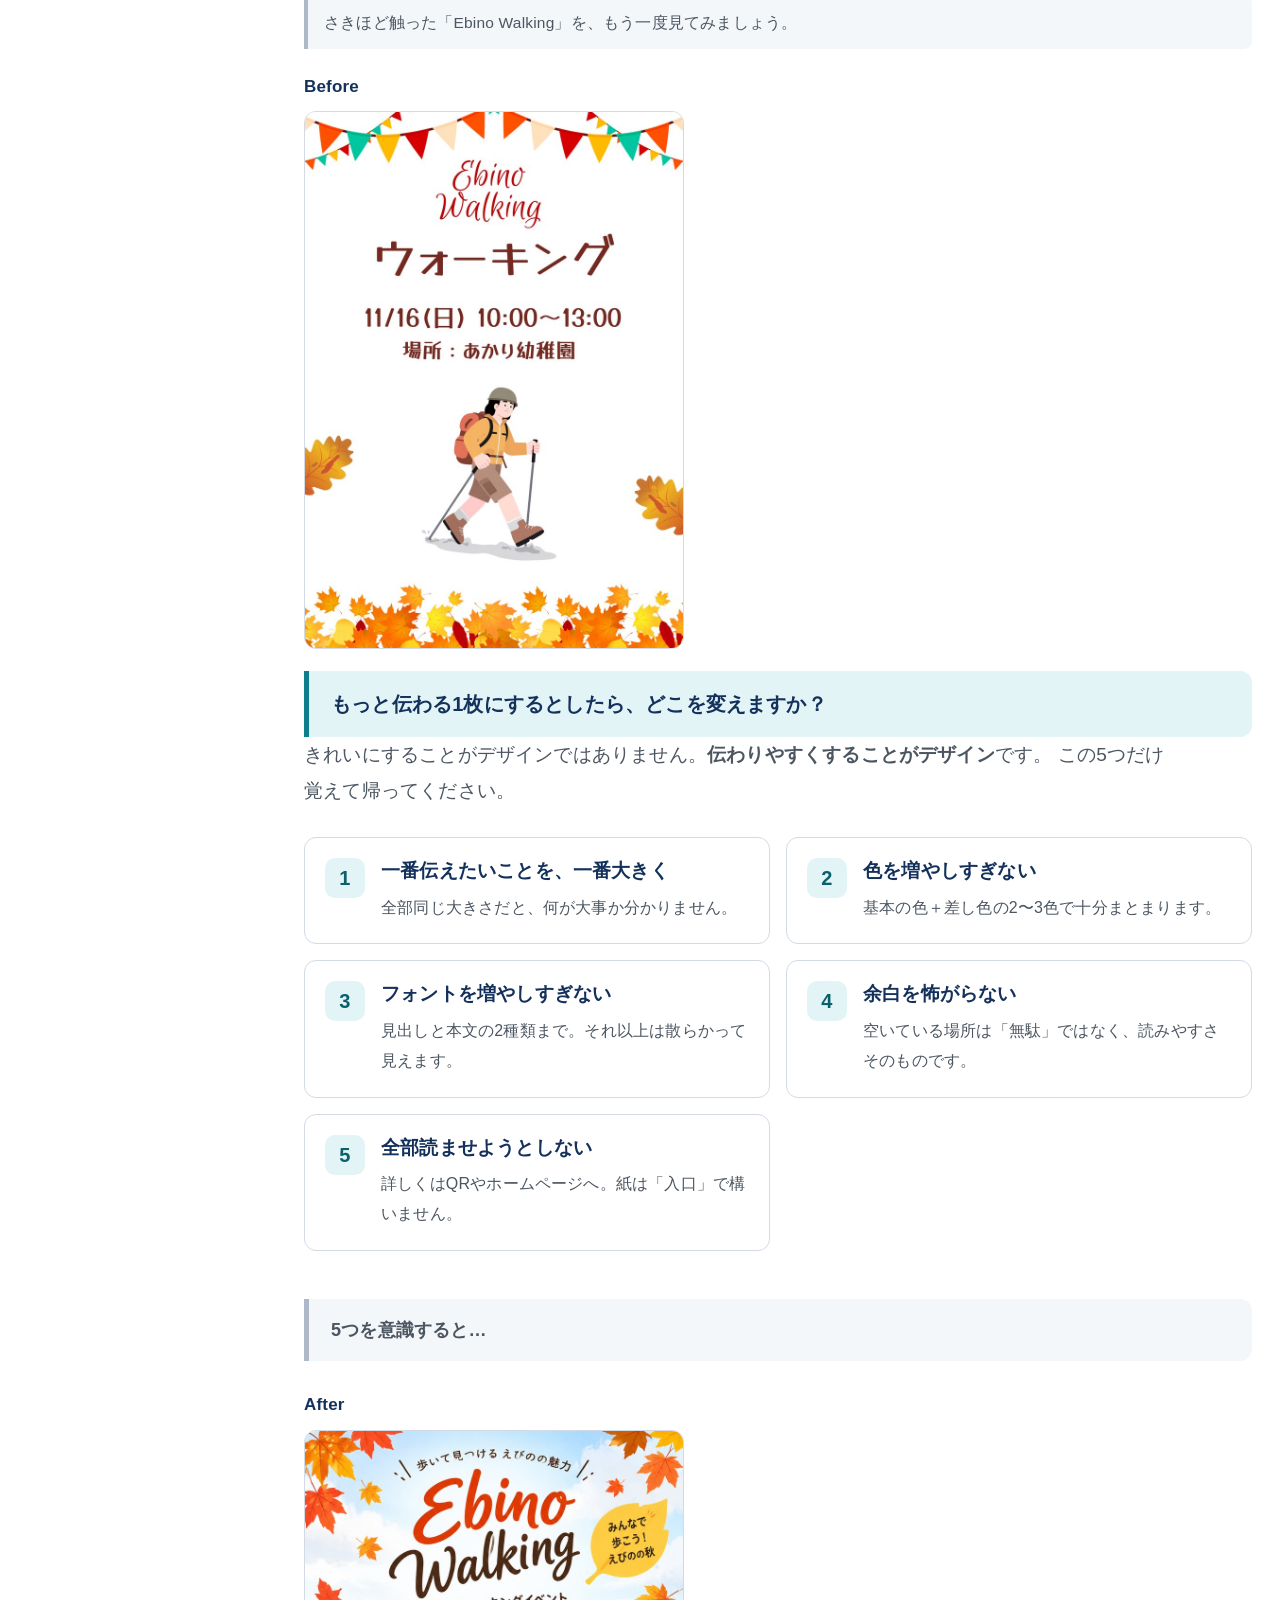
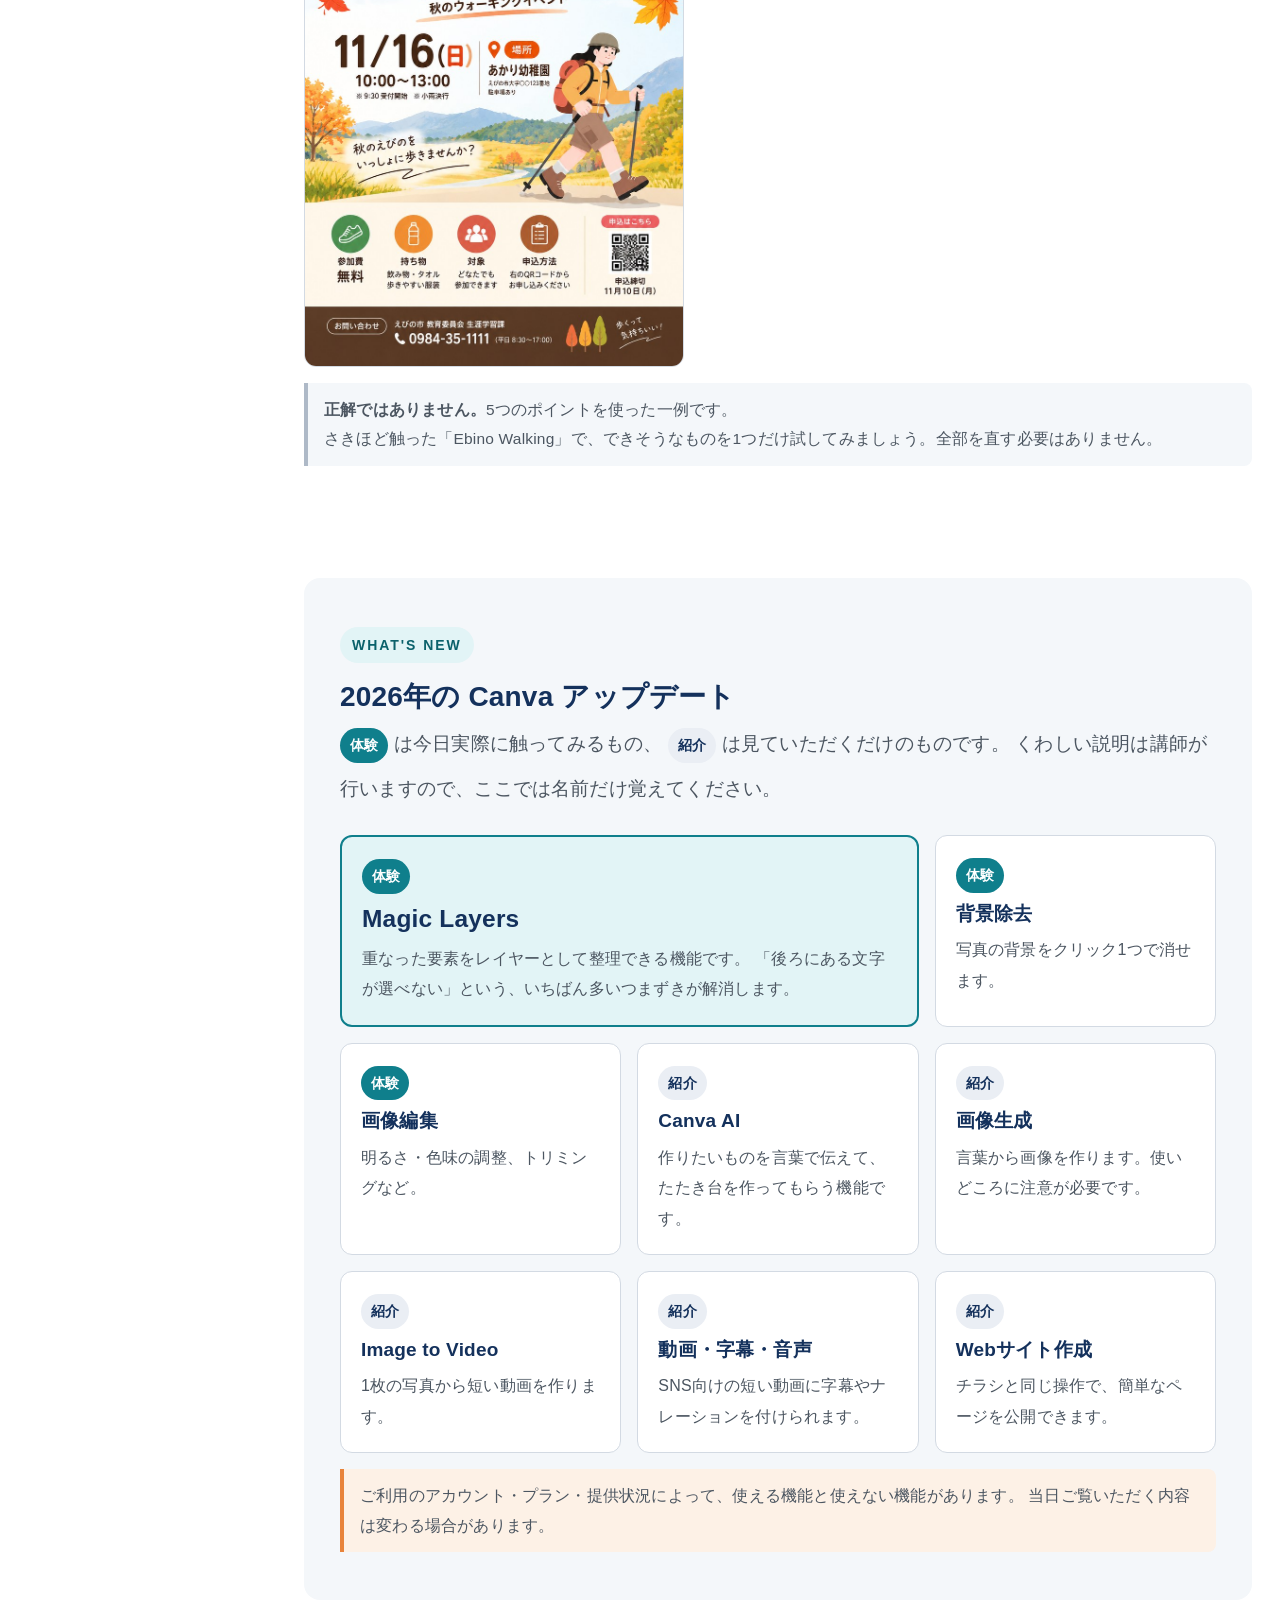
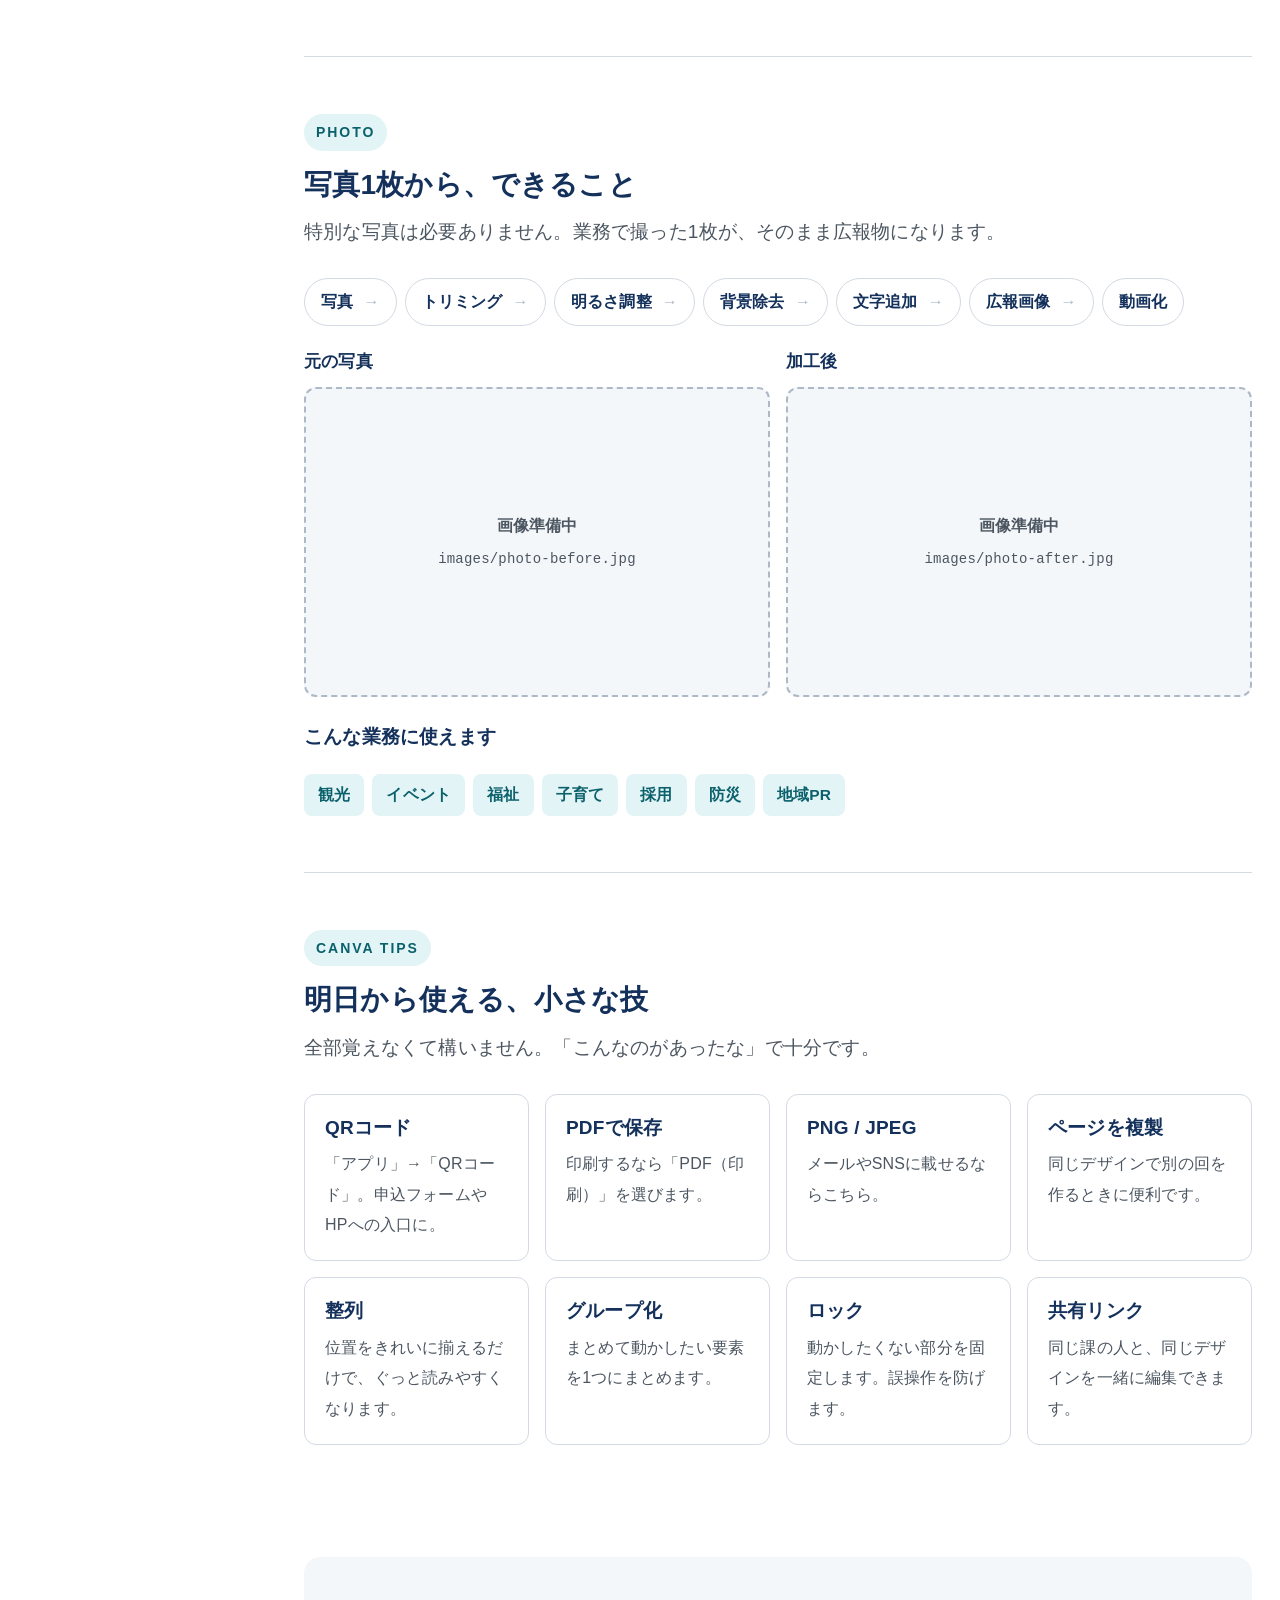
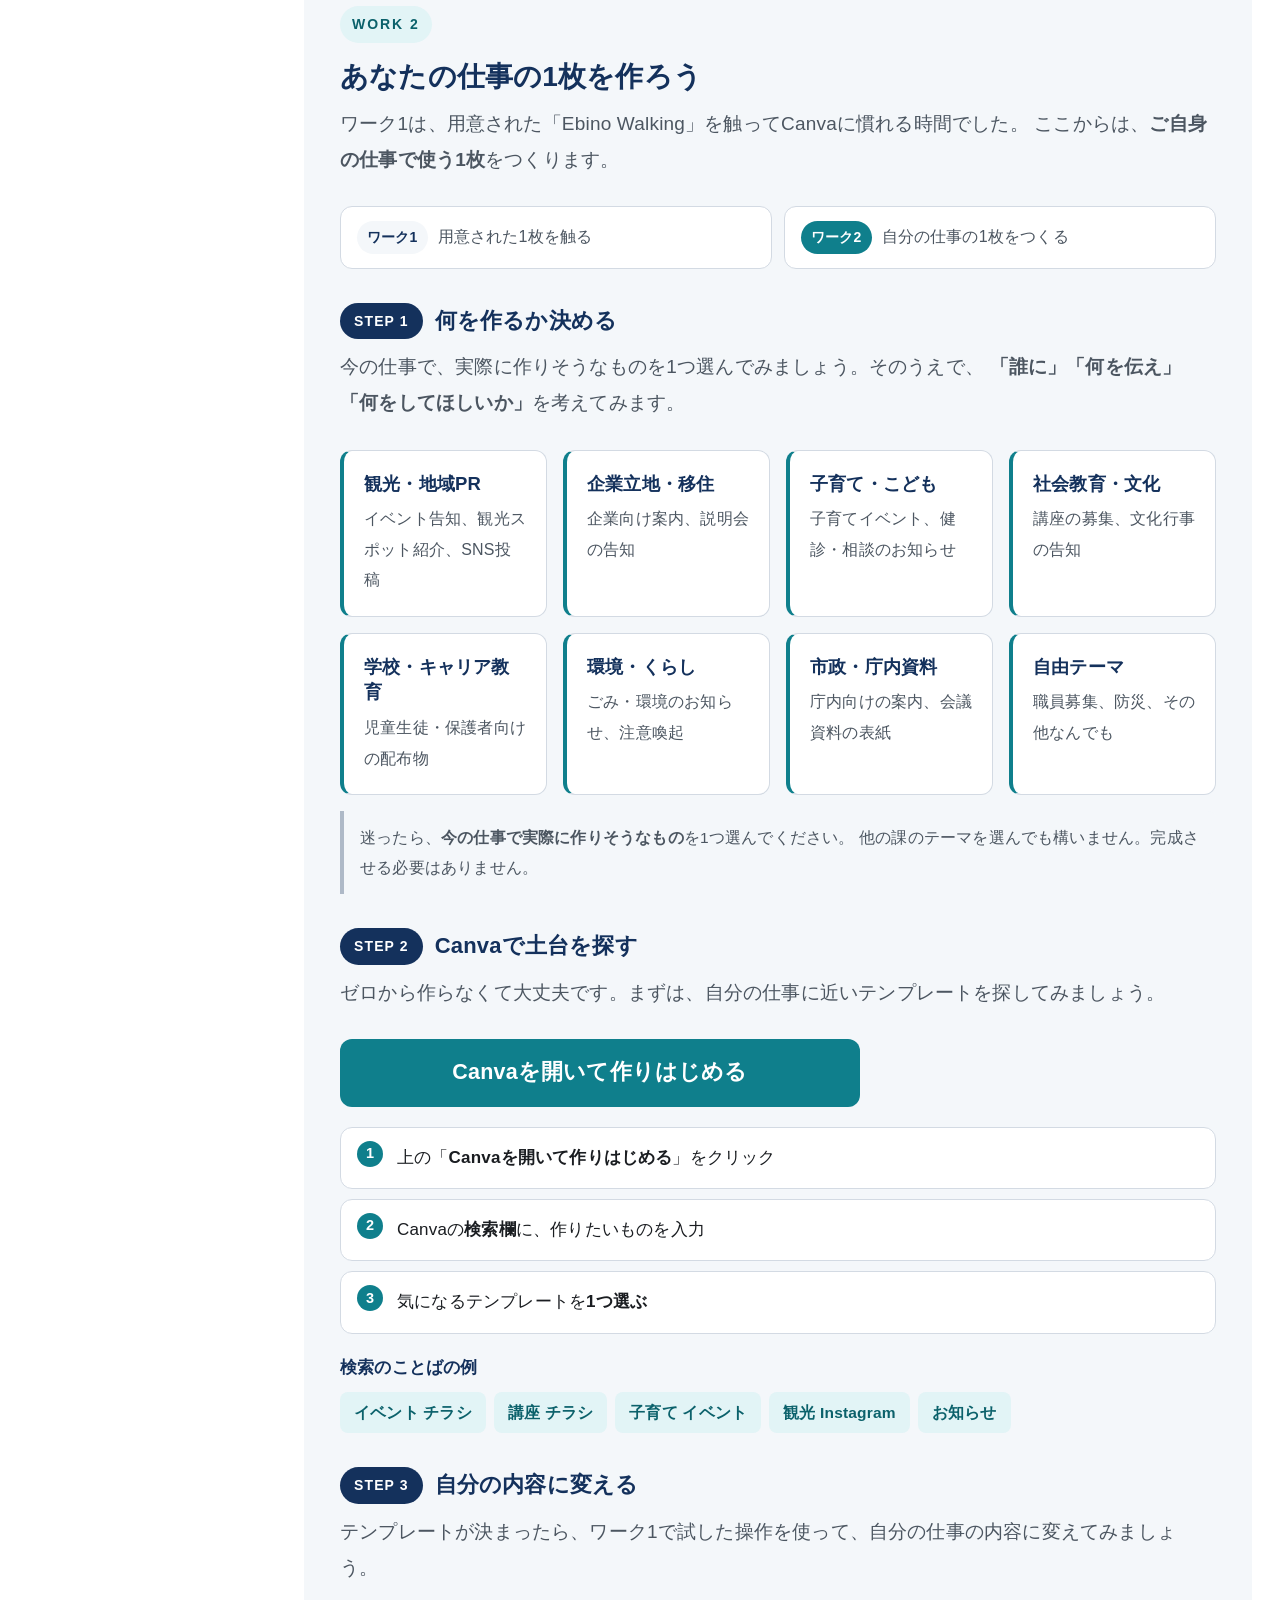
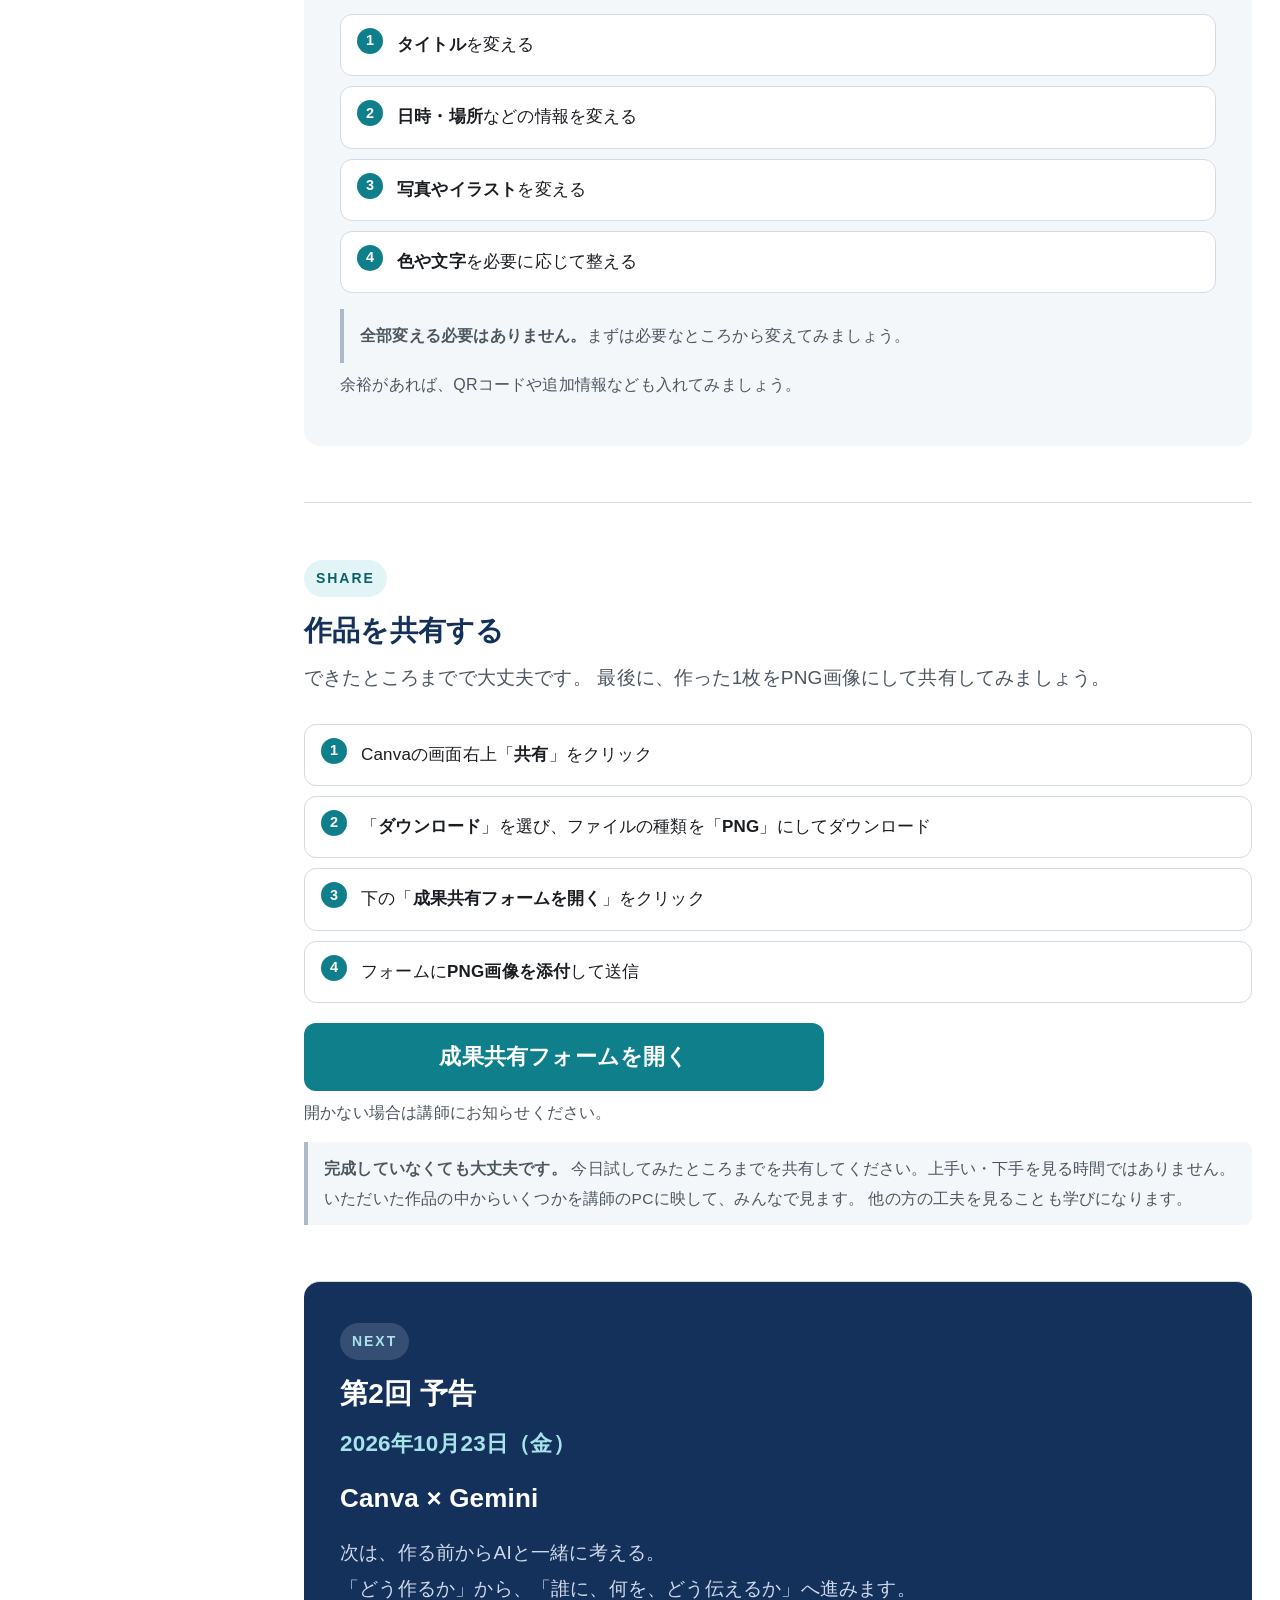
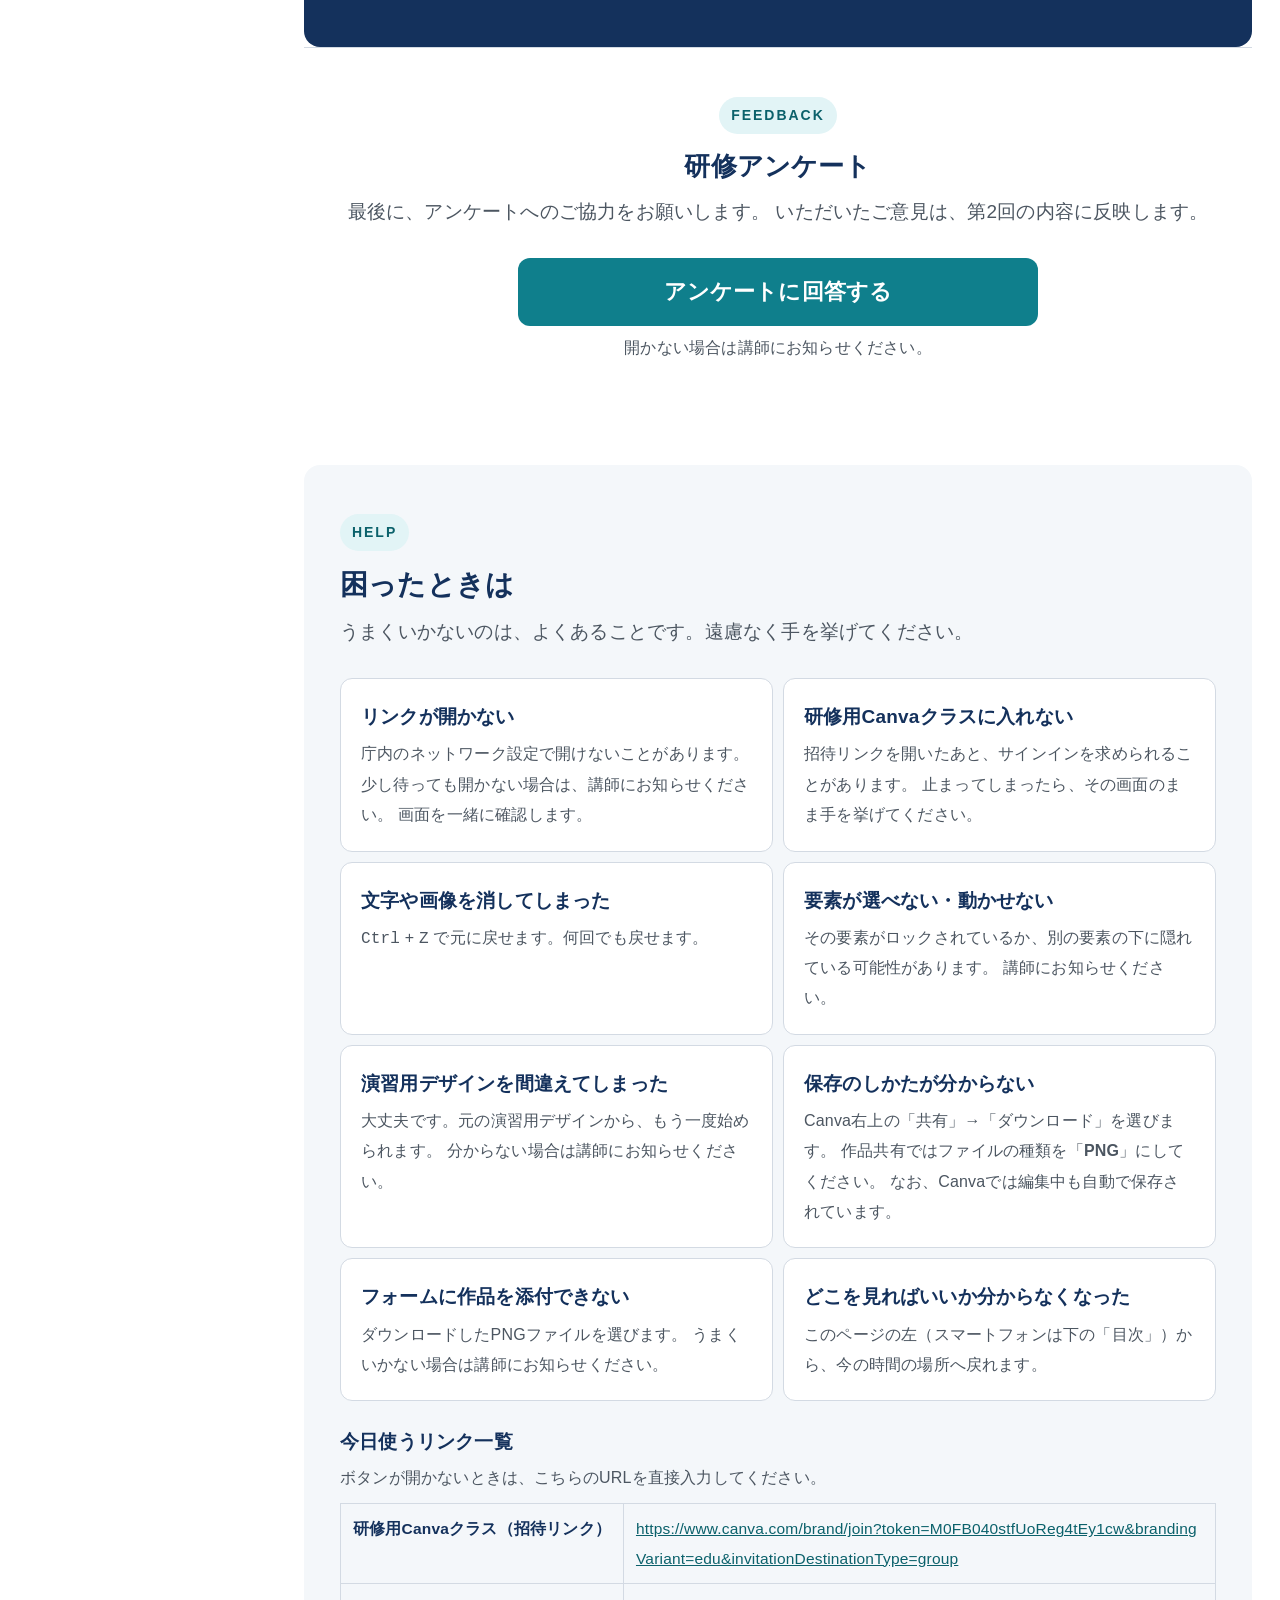
==== commit fa39bbb4: "v14" ====
--- a/index.html
+++ b/index.html
@@ -521,6 +521,21 @@
     <section class="sec" id="tips">
       <span class="sec__label">DESIGN TIPS</span>
       <h2 class="sec__title">伝わるデザイン、5つのポイント</h2>
+      <p class="note">
+        さきほど触った「Ebino Walking」を、もう一度見てみましょう。
+      </p>
+
+      <div style="margin-top:22px;">
+        <p class="figLabel">Before</p>
+        <div class="media" data-img="images/before.jpg" data-alt="Ebino Walking の演習用デザイン（改善前）"
+             style="--ar:1414/2000;max-width:380px;">
+          <span class="media__label">画像準備中</span>
+          <span class="media__path">images/before.jpg</span>
+        </div>
+      </div>
+
+      <p class="askBox">もっと伝わる1枚にするとしたら、どこを変えますか？</p>
+
       <p class="sec__lead">
         きれいにすることがデザインではありません。<strong>伝わりやすくすることがデザイン</strong>です。
         この5つだけ覚えて帰ってください。
@@ -564,27 +579,21 @@
         </div>
       </div>
 
+      <p class="askBox askBox--soft" style="margin-top:48px;">5つを意識すると…</p>
+
+      <div style="margin-top:28px;">
+        <p class="figLabel">After</p>
+        <div class="media" data-img="images/after.jpg" data-alt="5つのポイントを意識して整えた一例"
+             style="--ar:1055/1491;max-width:380px;">
+          <span class="media__label">画像準備中</span>
+          <span class="media__path">images/after.jpg</span>
+        </div>
+      </div>
+
       <p class="note">
-        さきほど触った「Ebino Walking」で、できそうなものを1つだけ試してみましょう。
-        全部を直す必要はありません。
-      </p>
-
-      <div class="grid grid--2" style="margin-top:24px;">
-        <div>
-          <p class="figLabel">Before</p>
-          <div class="media" data-img="images/before.jpg" data-alt="改善前のチラシ例" style="--ar:3/4;">
-            <span class="media__label">画像準備中</span>
-            <span class="media__path">images/before.jpg</span>
-          </div>
-        </div>
-        <div>
-          <p class="figLabel">After</p>
-          <div class="media" data-img="images/after.jpg" data-alt="改善後のチラシ例" style="--ar:3/4;">
-            <span class="media__label">画像準備中</span>
-            <span class="media__path">images/after.jpg</span>
-          </div>
-        </div>
-      </div>
+        <strong>正解ではありません。</strong>5つのポイントを使った一例です。<br>
+        さきほど触った「Ebino Walking」で、できそうなものを1つだけ試してみましょう。全部を直す必要はありません。
+      </p>
     </section>
 
     <!-- ========================================================
--- a/style.css
+++ b/style.css
@@ -498,6 +498,19 @@
 .sampleBox dl { margin: 0; display: grid; grid-template-columns: 7em 1fr; gap: 6px 14px; font-size: 1.0625rem; }
 .sampleBox dt { color: var(--text-sub); }
 .sampleBox dd { margin: 0; font-weight: 700; }
+
+/* 伝わるデザイン：受講者への問いかけ */
+.askBox {
+  background: var(--cyan-pale); color: var(--navy);
+  border-left: 5px solid var(--cyan);
+  border-radius: 0 var(--radius) var(--radius) 0;
+  padding: 16px 22px; margin: 22px 0 0;
+  font-size: 1.25rem; font-weight: 700; line-height: 1.7;
+}
+.askBox--soft {
+  background: var(--bg-alt); border-left-color: var(--line-strong);
+  font-size: 1.125rem; color: var(--text-sub);
+}
 
 /* DESIGN TIPS */
 .tip { display: flex; gap: 16px; align-items: flex-start; }
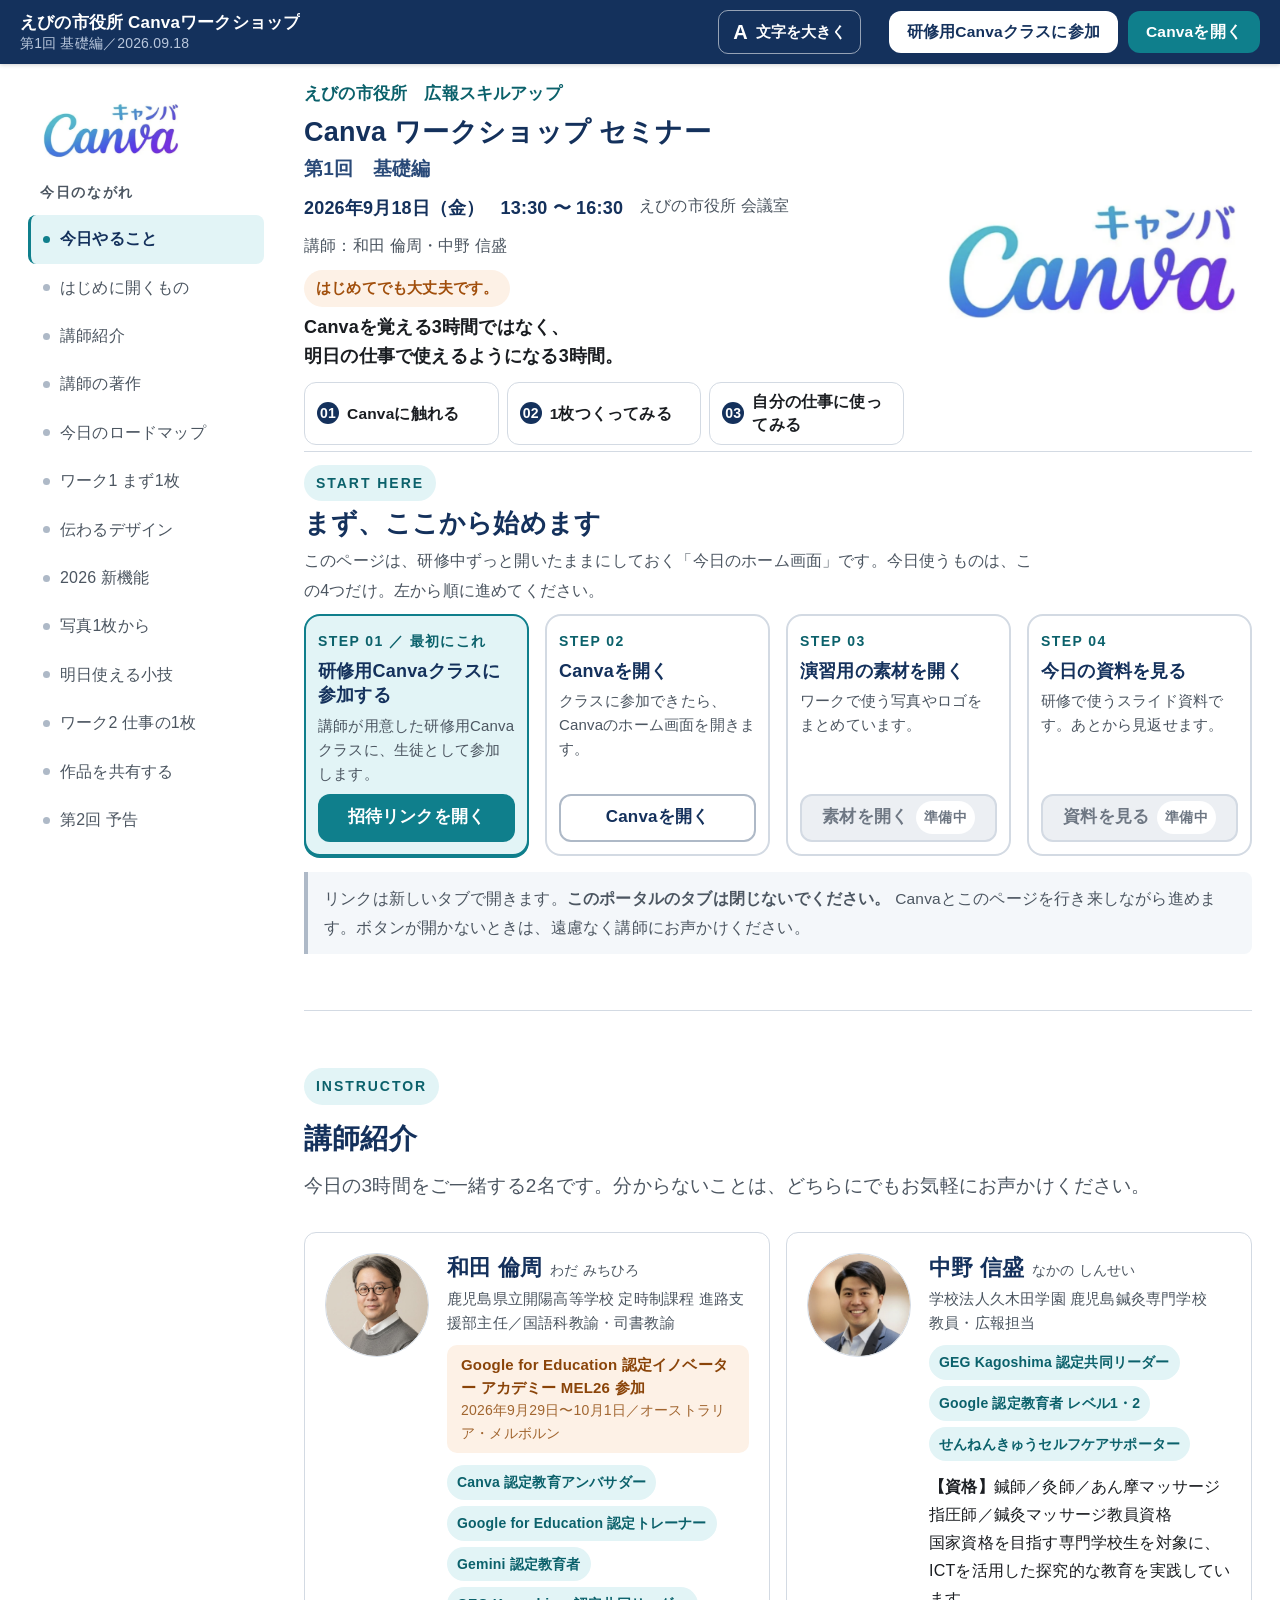
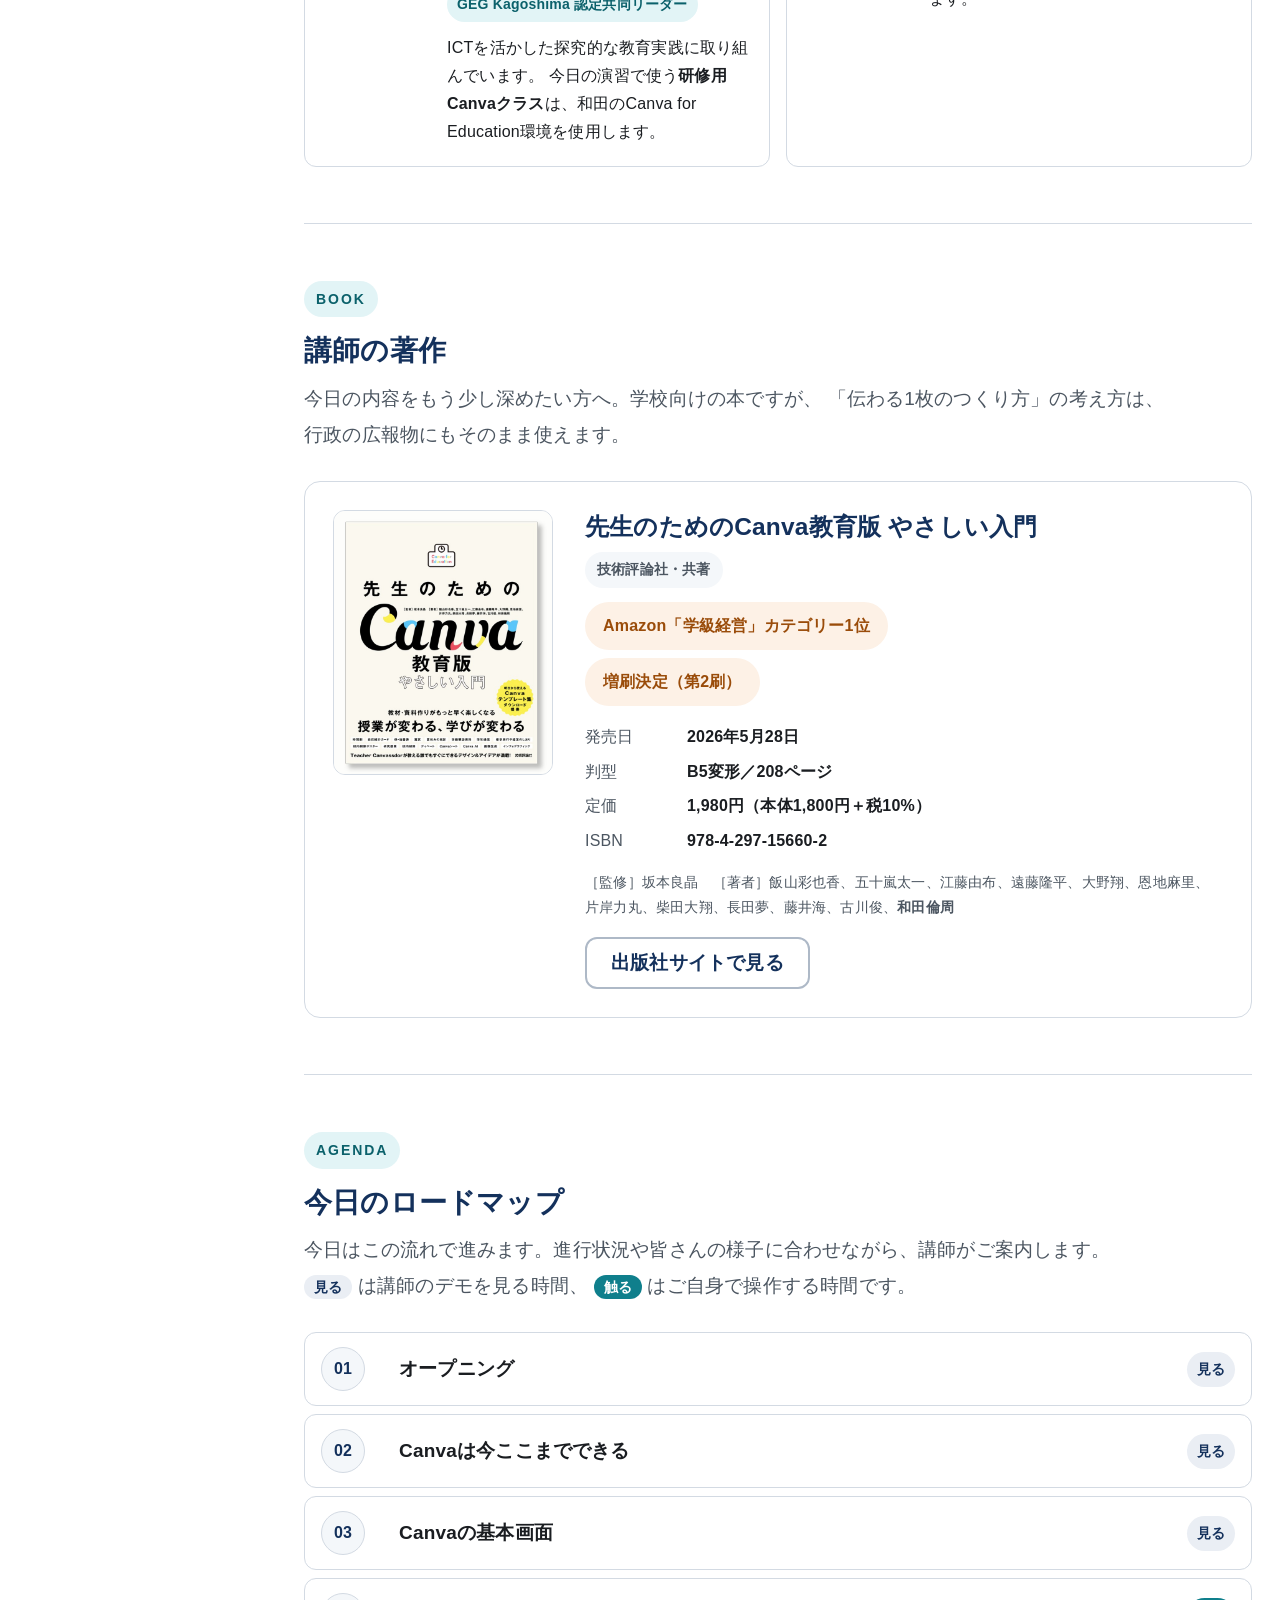
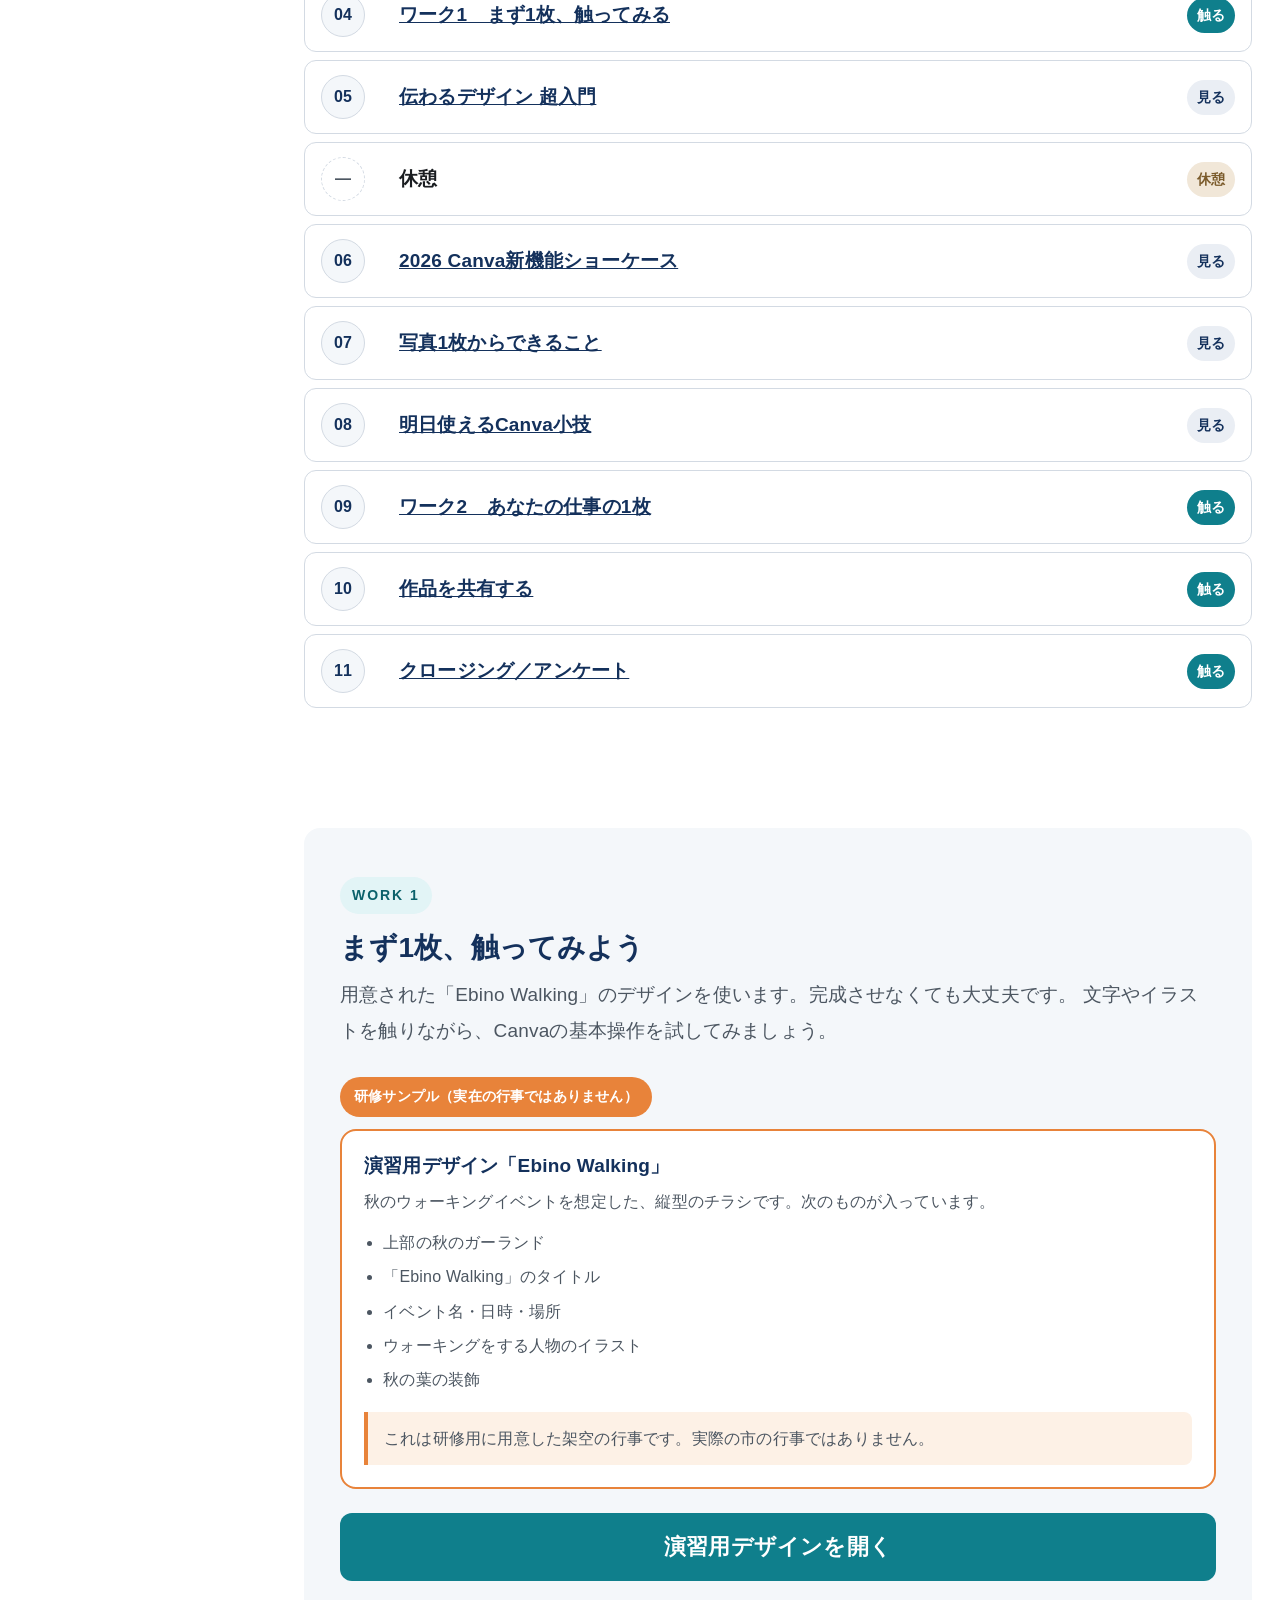
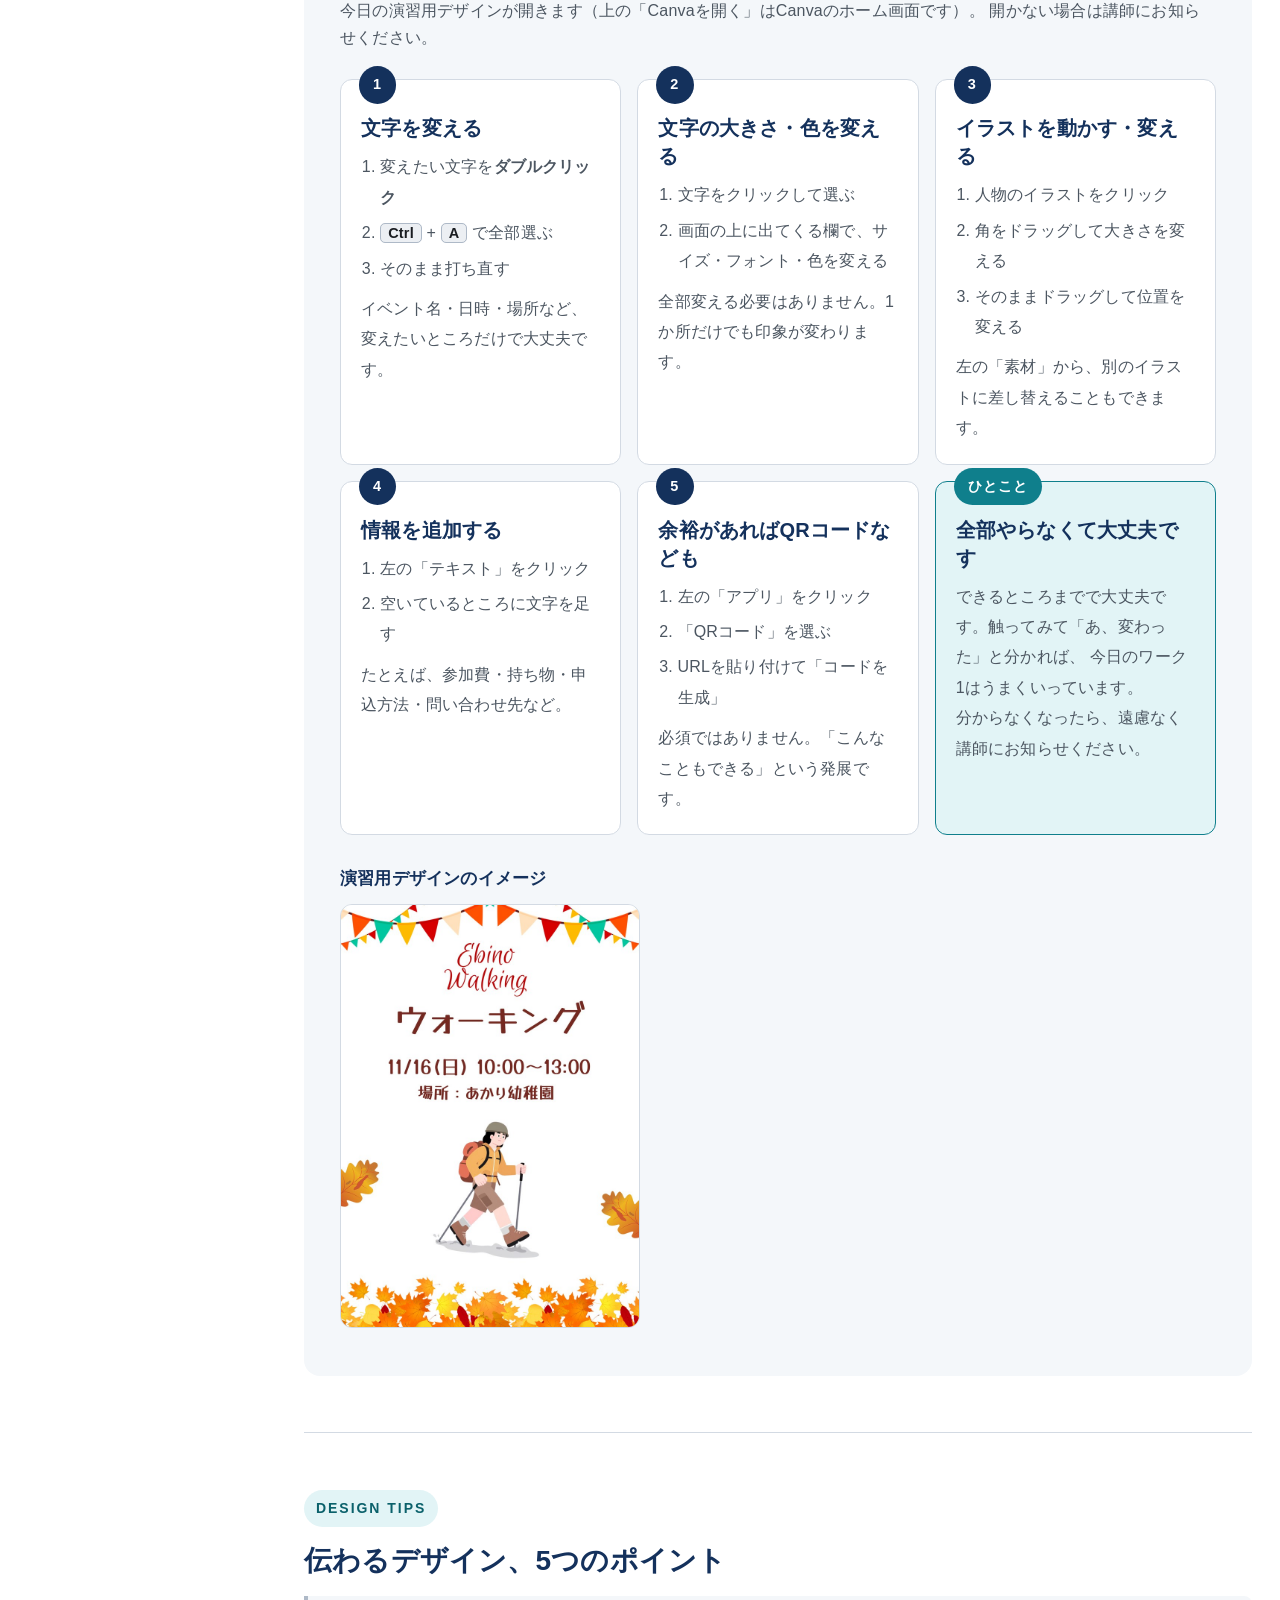
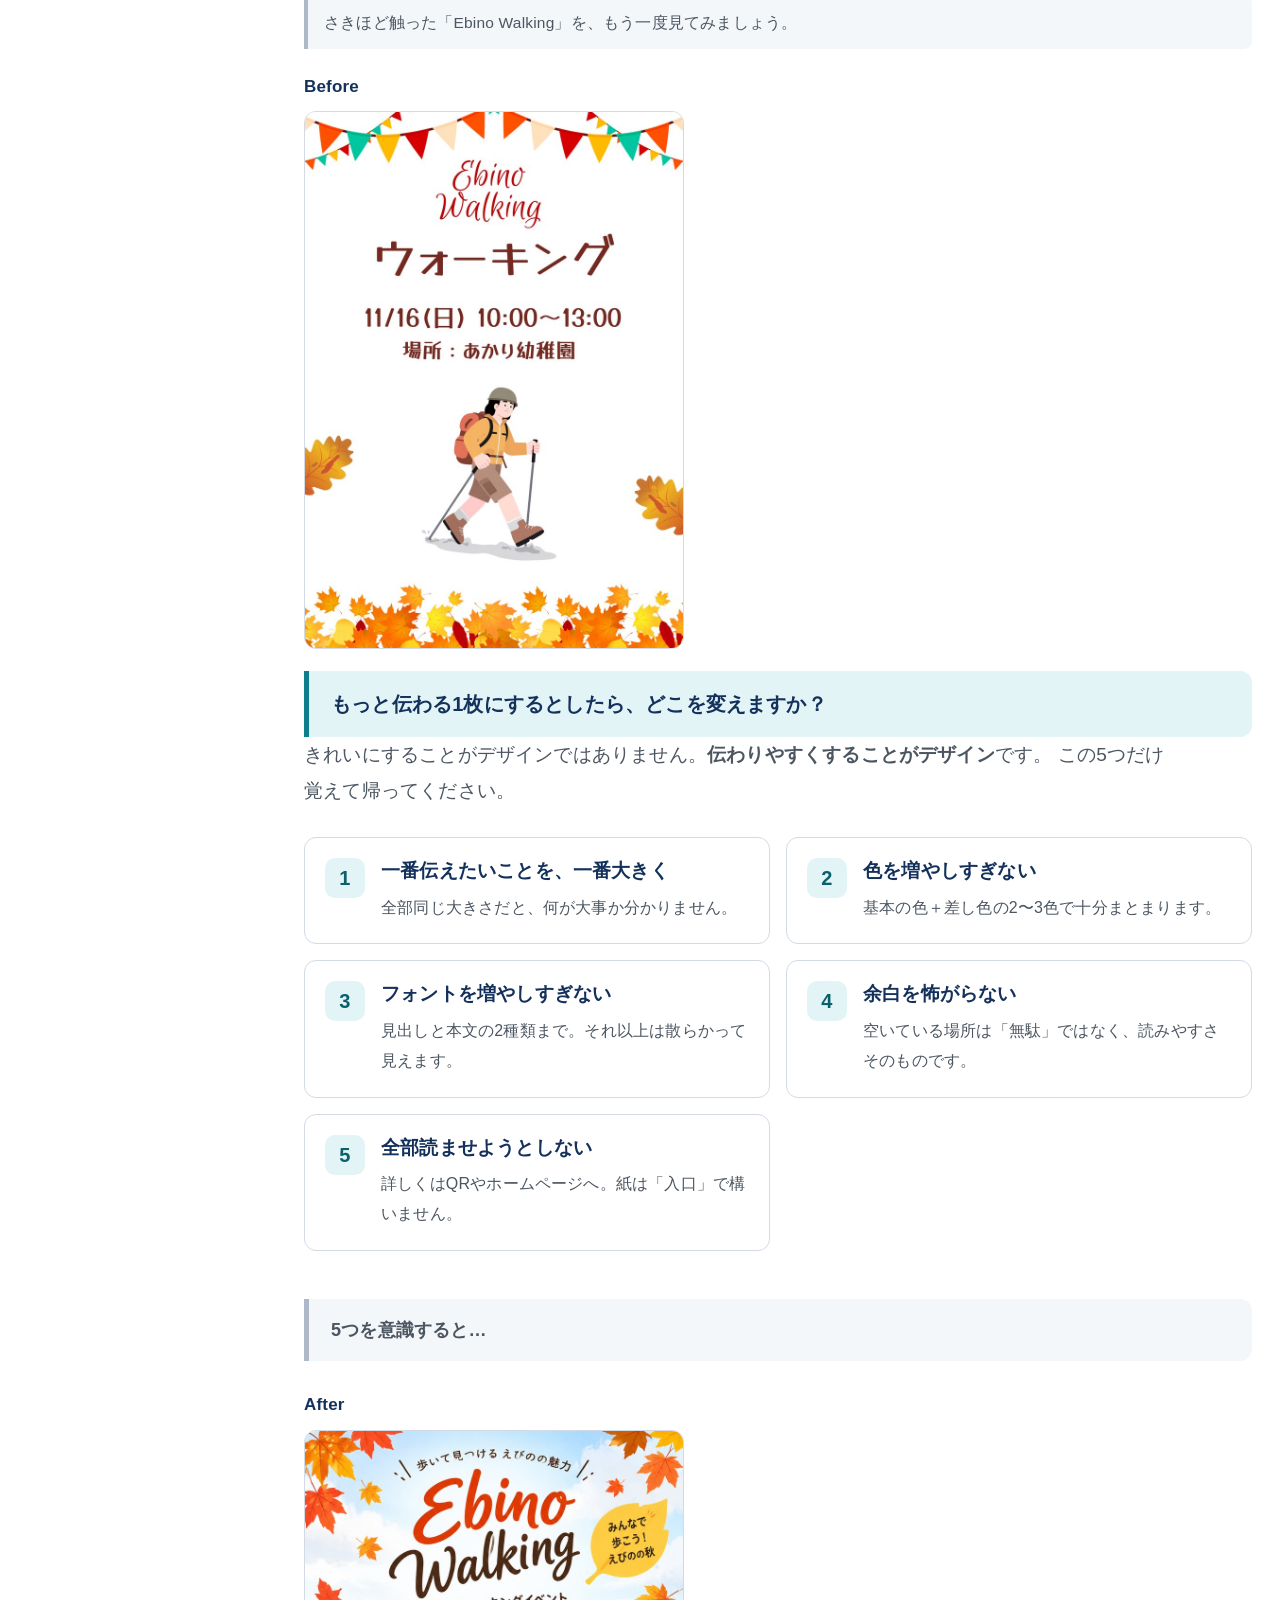
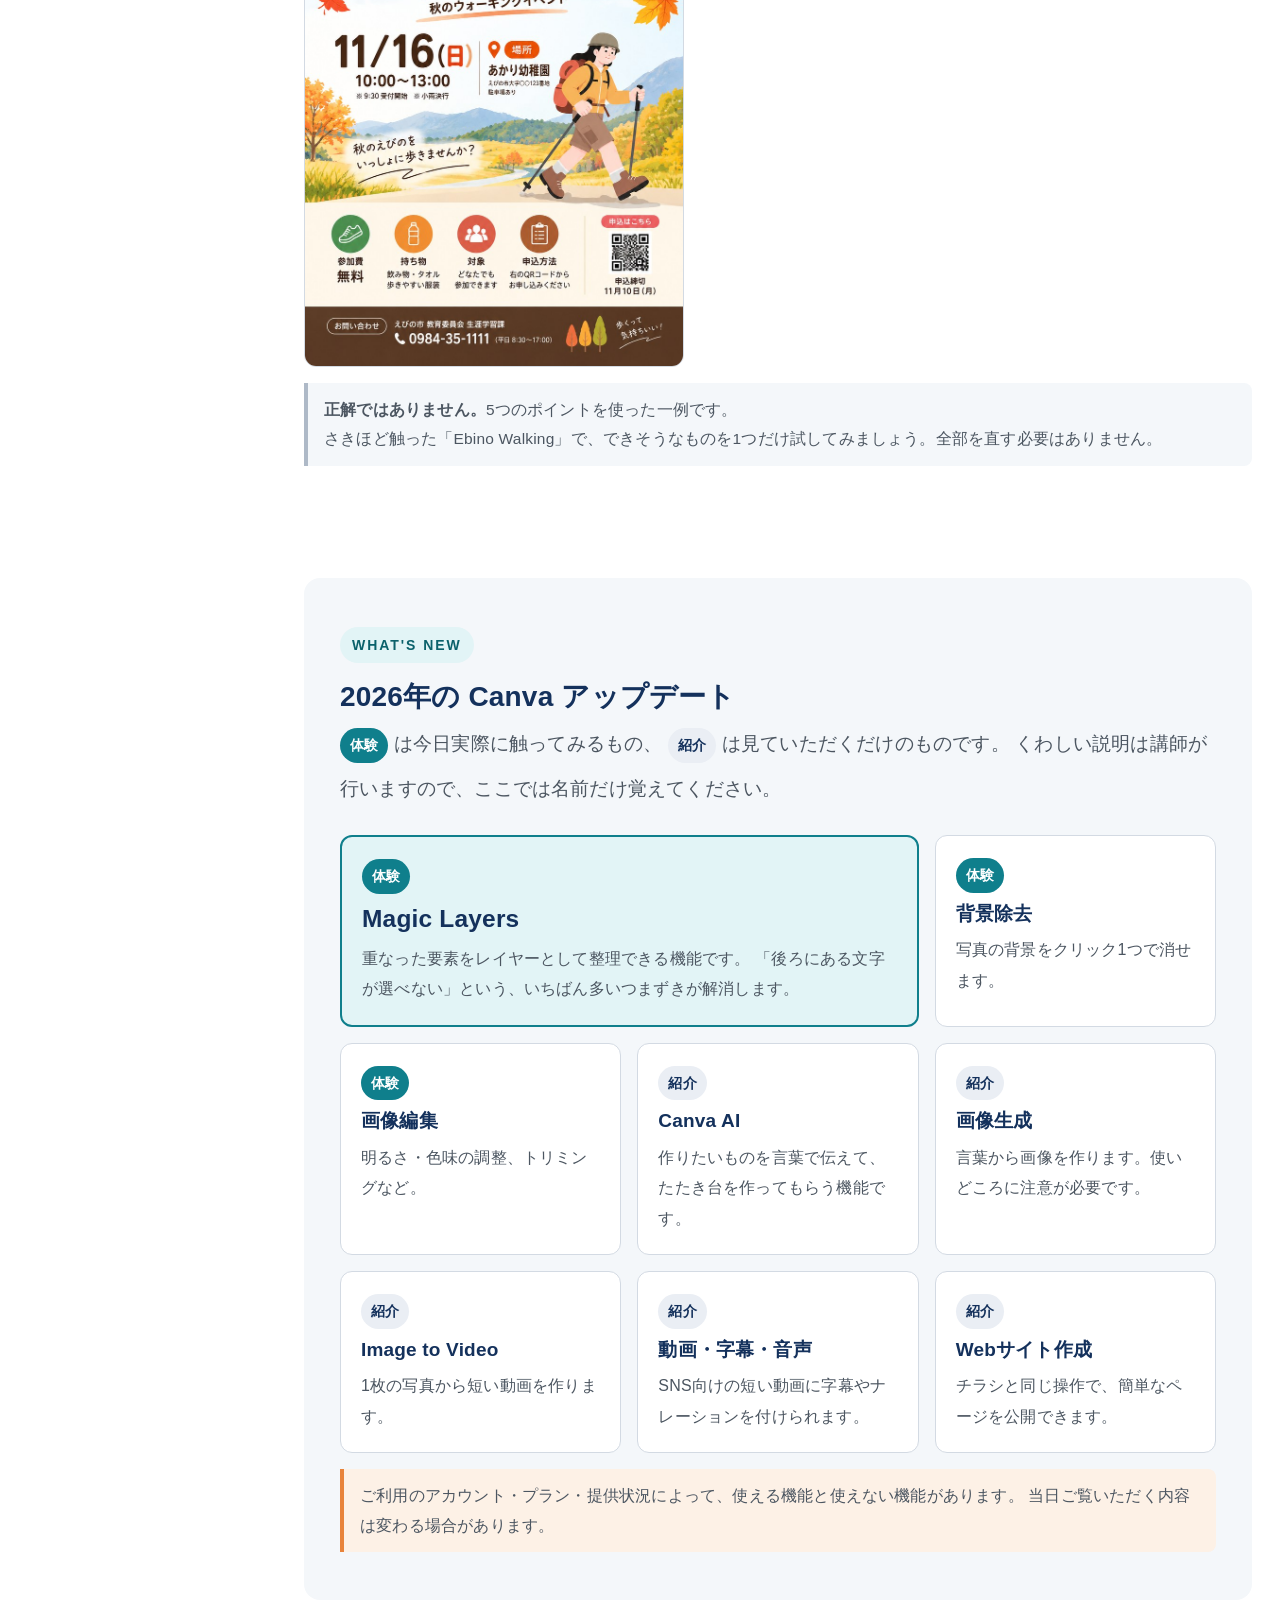
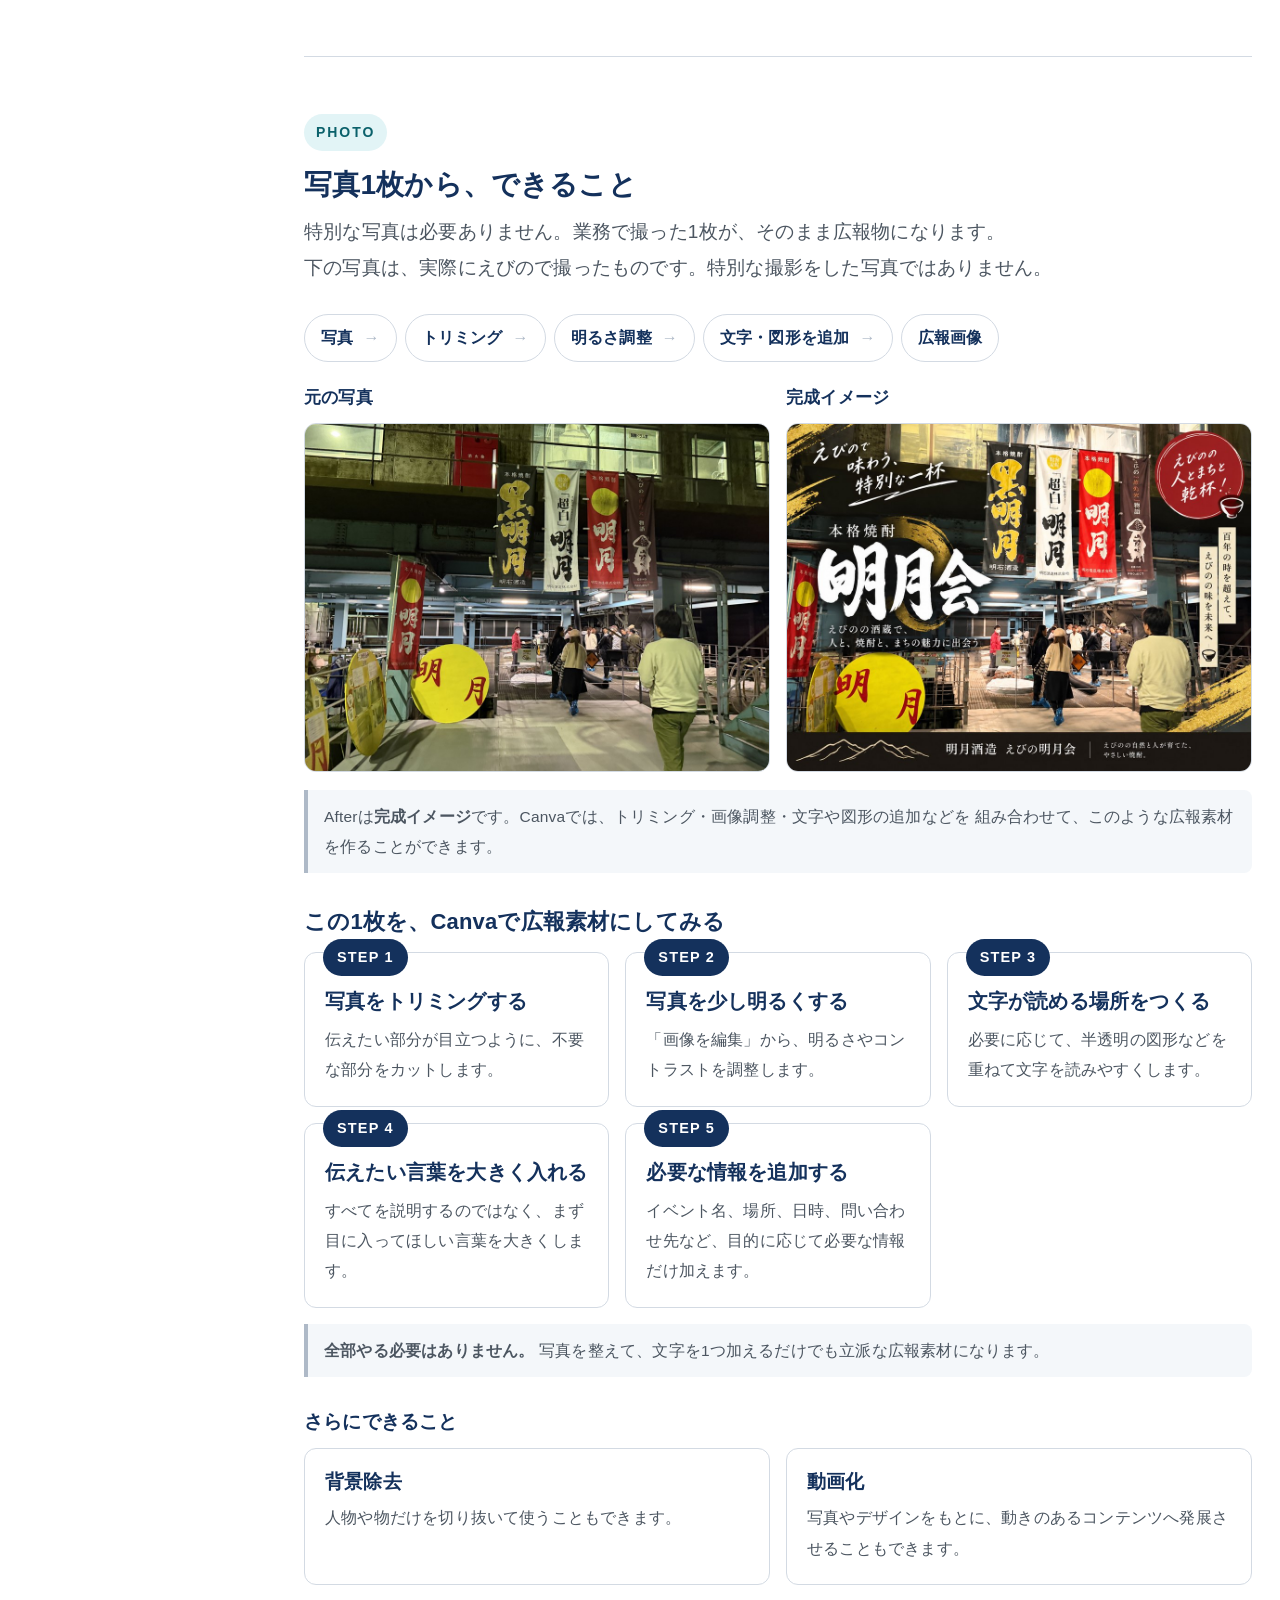
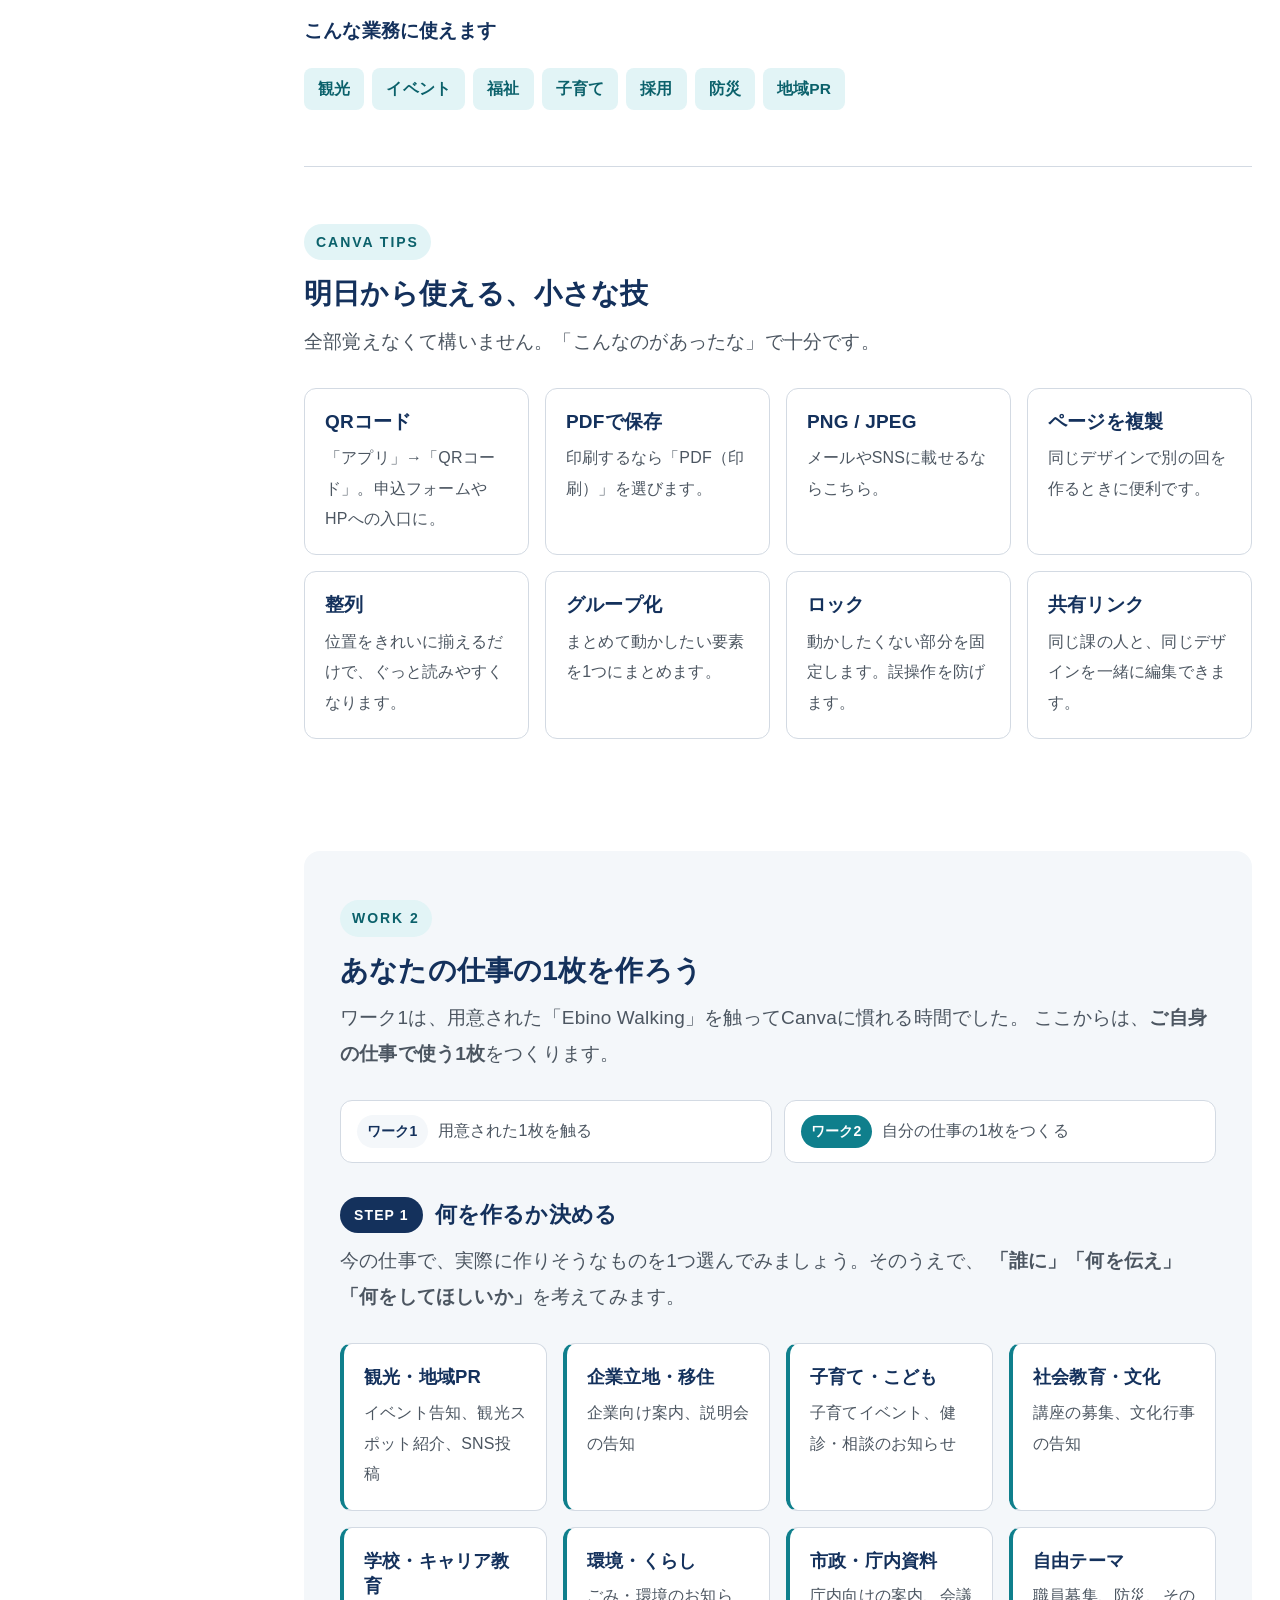
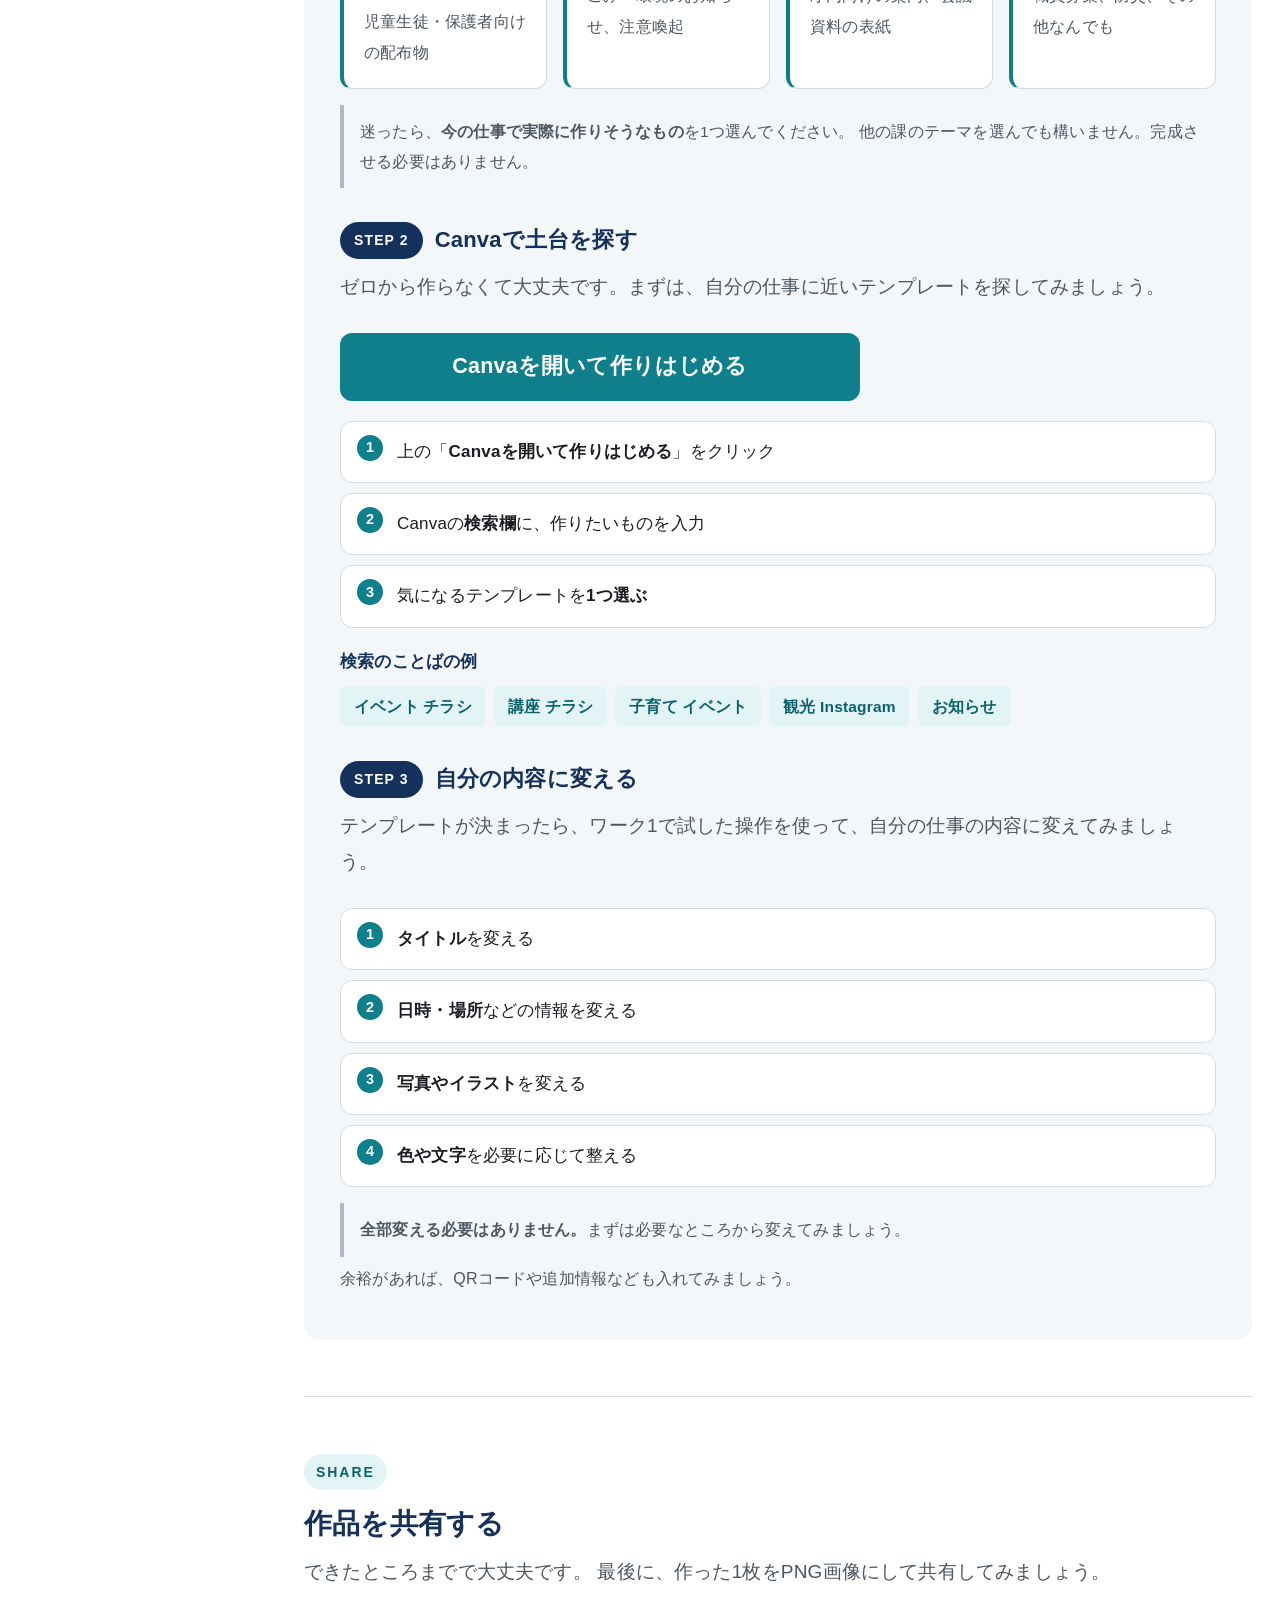
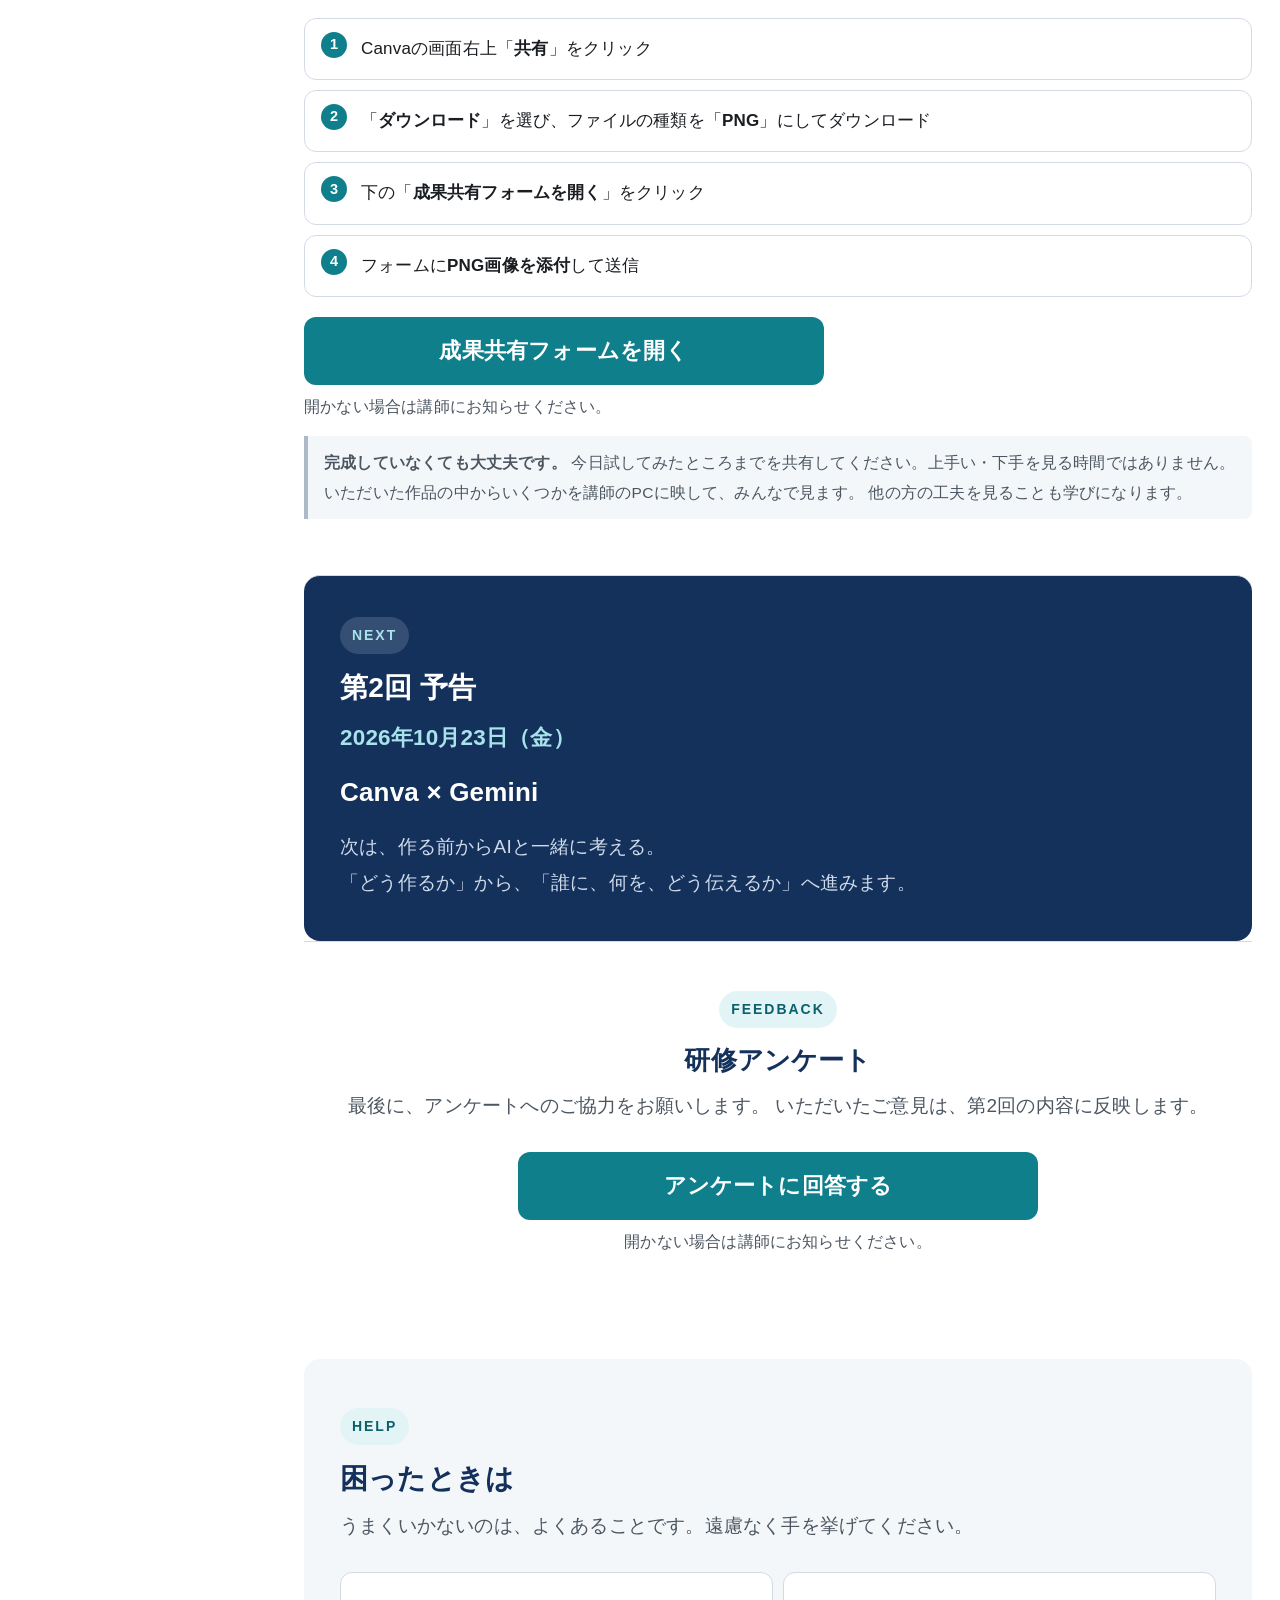
==== commit c500b9c5: "v13" ====
--- a/index.html
+++ b/index.html
@@ -676,33 +676,88 @@
       <span class="sec__label">PHOTO</span>
       <h2 class="sec__title">写真1枚から、できること</h2>
       <p class="sec__lead">
-        特別な写真は必要ありません。業務で撮った1枚が、そのまま広報物になります。
+        特別な写真は必要ありません。業務で撮った1枚が、そのまま広報物になります。<br>
+        下の写真は、実際にえびので撮ったものです。特別な撮影をした写真ではありません。
       </p>
 
       <ul class="flow">
         <li>写真</li>
         <li>トリミング</li>
         <li>明るさ調整</li>
-        <li>背景除去</li>
-        <li>文字追加</li>
+        <li>文字・図形を追加</li>
         <li>広報画像</li>
-        <li>動画化</li>
       </ul>
 
-      <div class="grid grid--2" style="margin-bottom:22px;">
+      <div class="grid grid--2" style="margin-bottom:18px;">
         <div>
           <p class="figLabel">元の写真</p>
-          <div class="media" data-img="images/photo-before.jpg" data-alt="加工前の写真">
+          <div class="media" data-img="images/photo-before.jpg" data-alt="えびの市内で撮影した酒蔵の写真"
+               style="--ar:4/3;">
             <span class="media__label">画像準備中</span>
             <span class="media__path">images/photo-before.jpg</span>
           </div>
         </div>
         <div>
-          <p class="figLabel">加工後</p>
-          <div class="media" data-img="images/photo-after.jpg" data-alt="加工後の広報画像">
+          <p class="figLabel">完成イメージ</p>
+          <div class="media" data-img="images/photo-after.jpg" data-alt="広報素材として活用した場合の完成イメージ"
+               style="--ar:4/3;">
             <span class="media__label">画像準備中</span>
             <span class="media__path">images/photo-after.jpg</span>
           </div>
+        </div>
+      </div>
+
+      <p class="note">
+        Afterは<strong>完成イメージ</strong>です。Canvaでは、トリミング・画像調整・文字や図形の追加などを
+        組み合わせて、このような広報素材を作ることができます。
+      </p>
+
+      <h3 class="card__ttl" style="margin:34px 0 14px;font-size:1.375rem;">
+        この1枚を、Canvaで広報素材にしてみる
+      </h3>
+
+      <div class="grid grid--3">
+        <div class="card step">
+          <span class="step__no">STEP 1</span>
+          <h3 class="step__ttl">写真をトリミングする</h3>
+          <p class="card__txt">伝えたい部分が目立つように、不要な部分をカットします。</p>
+        </div>
+        <div class="card step">
+          <span class="step__no">STEP 2</span>
+          <h3 class="step__ttl">写真を少し明るくする</h3>
+          <p class="card__txt">「画像を編集」から、明るさやコントラストを調整します。</p>
+        </div>
+        <div class="card step">
+          <span class="step__no">STEP 3</span>
+          <h3 class="step__ttl">文字が読める場所をつくる</h3>
+          <p class="card__txt">必要に応じて、半透明の図形などを重ねて文字を読みやすくします。</p>
+        </div>
+        <div class="card step">
+          <span class="step__no">STEP 4</span>
+          <h3 class="step__ttl">伝えたい言葉を大きく入れる</h3>
+          <p class="card__txt">すべてを説明するのではなく、まず目に入ってほしい言葉を大きくします。</p>
+        </div>
+        <div class="card step">
+          <span class="step__no">STEP 5</span>
+          <h3 class="step__ttl">必要な情報を追加する</h3>
+          <p class="card__txt">イベント名、場所、日時、問い合わせ先など、目的に応じて必要な情報だけ加えます。</p>
+        </div>
+      </div>
+
+      <p class="note">
+        <strong>全部やる必要はありません。</strong>
+        写真を整えて、文字を1つ加えるだけでも立派な広報素材になります。
+      </p>
+
+      <h3 class="card__ttl" style="margin:32px 0 12px;">さらにできること</h3>
+      <div class="grid grid--2" style="margin-bottom:28px;">
+        <div class="card">
+          <h3 class="card__ttl">背景除去</h3>
+          <p class="card__txt">人物や物だけを切り抜いて使うこともできます。</p>
+        </div>
+        <div class="card">
+          <h3 class="card__ttl">動画化</h3>
+          <p class="card__txt">写真やデザインをもとに、動きのあるコンテンツへ発展させることもできます。</p>
         </div>
       </div>
 
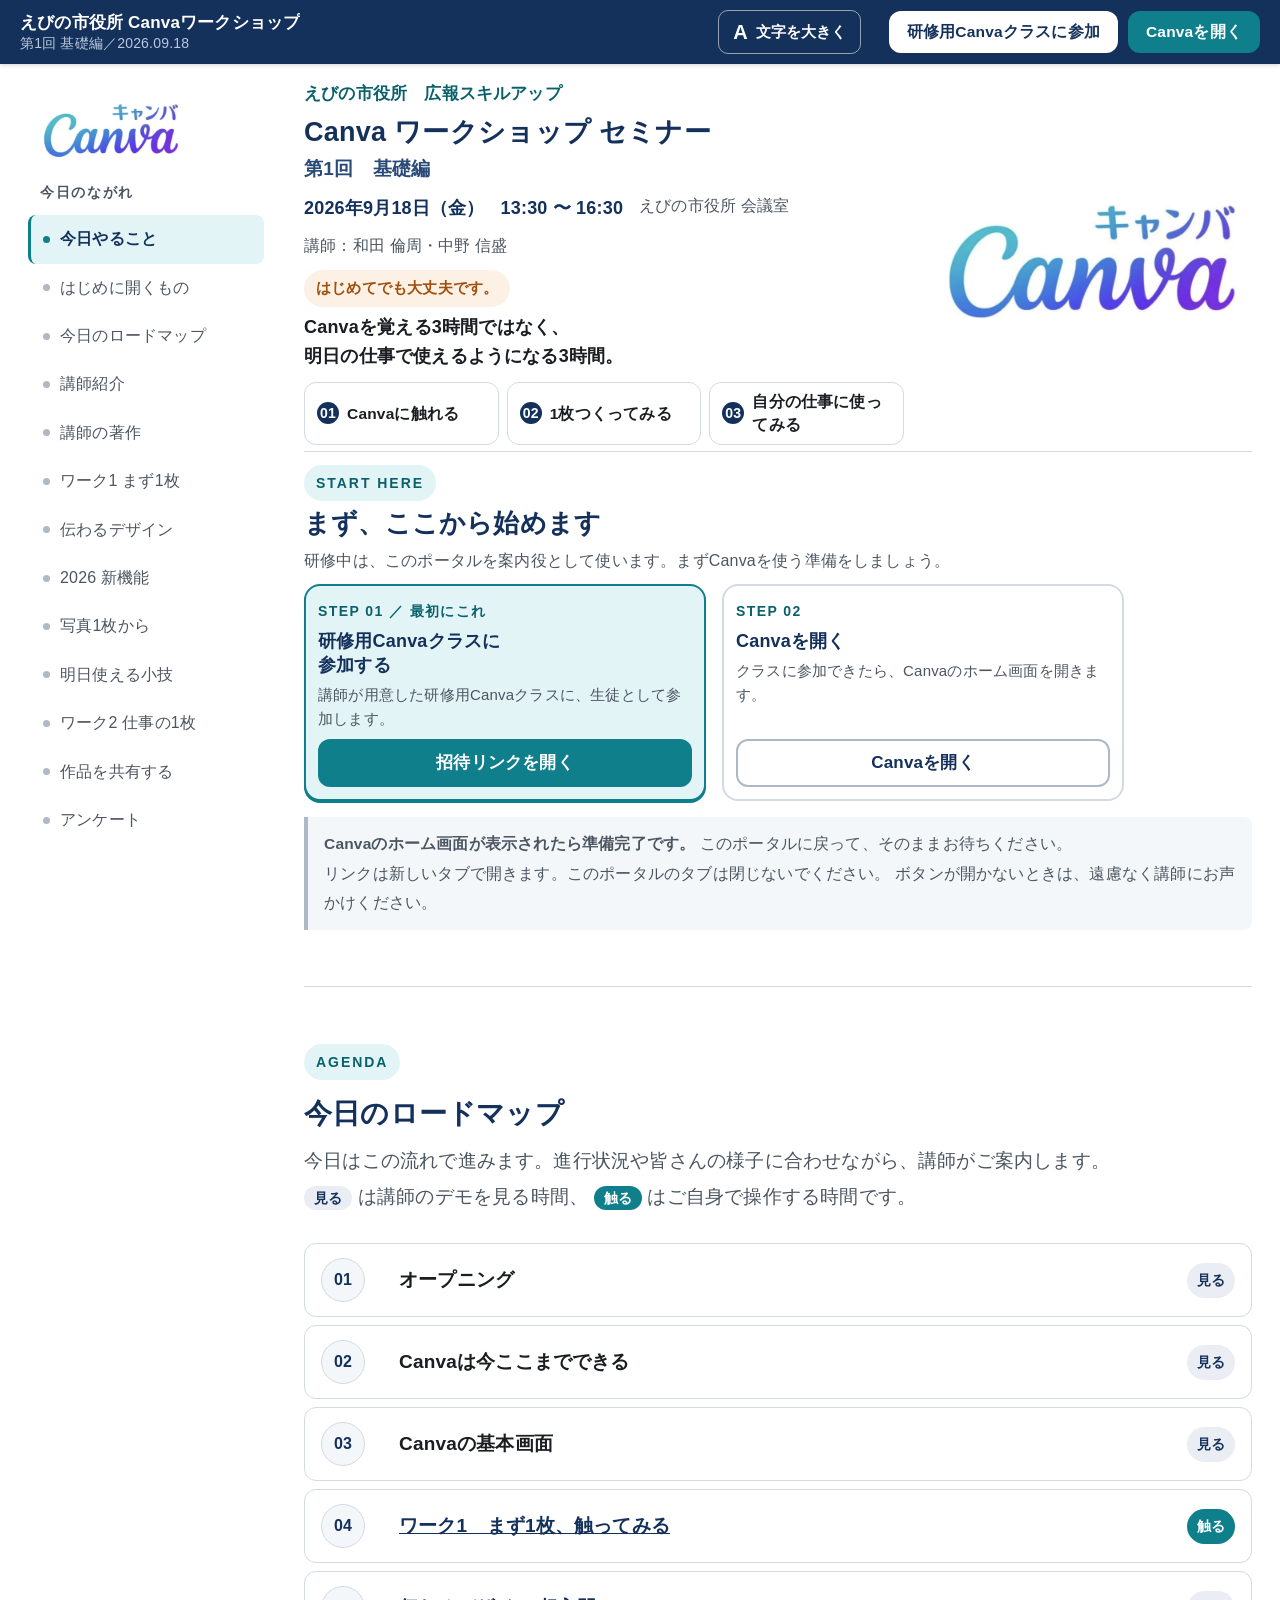
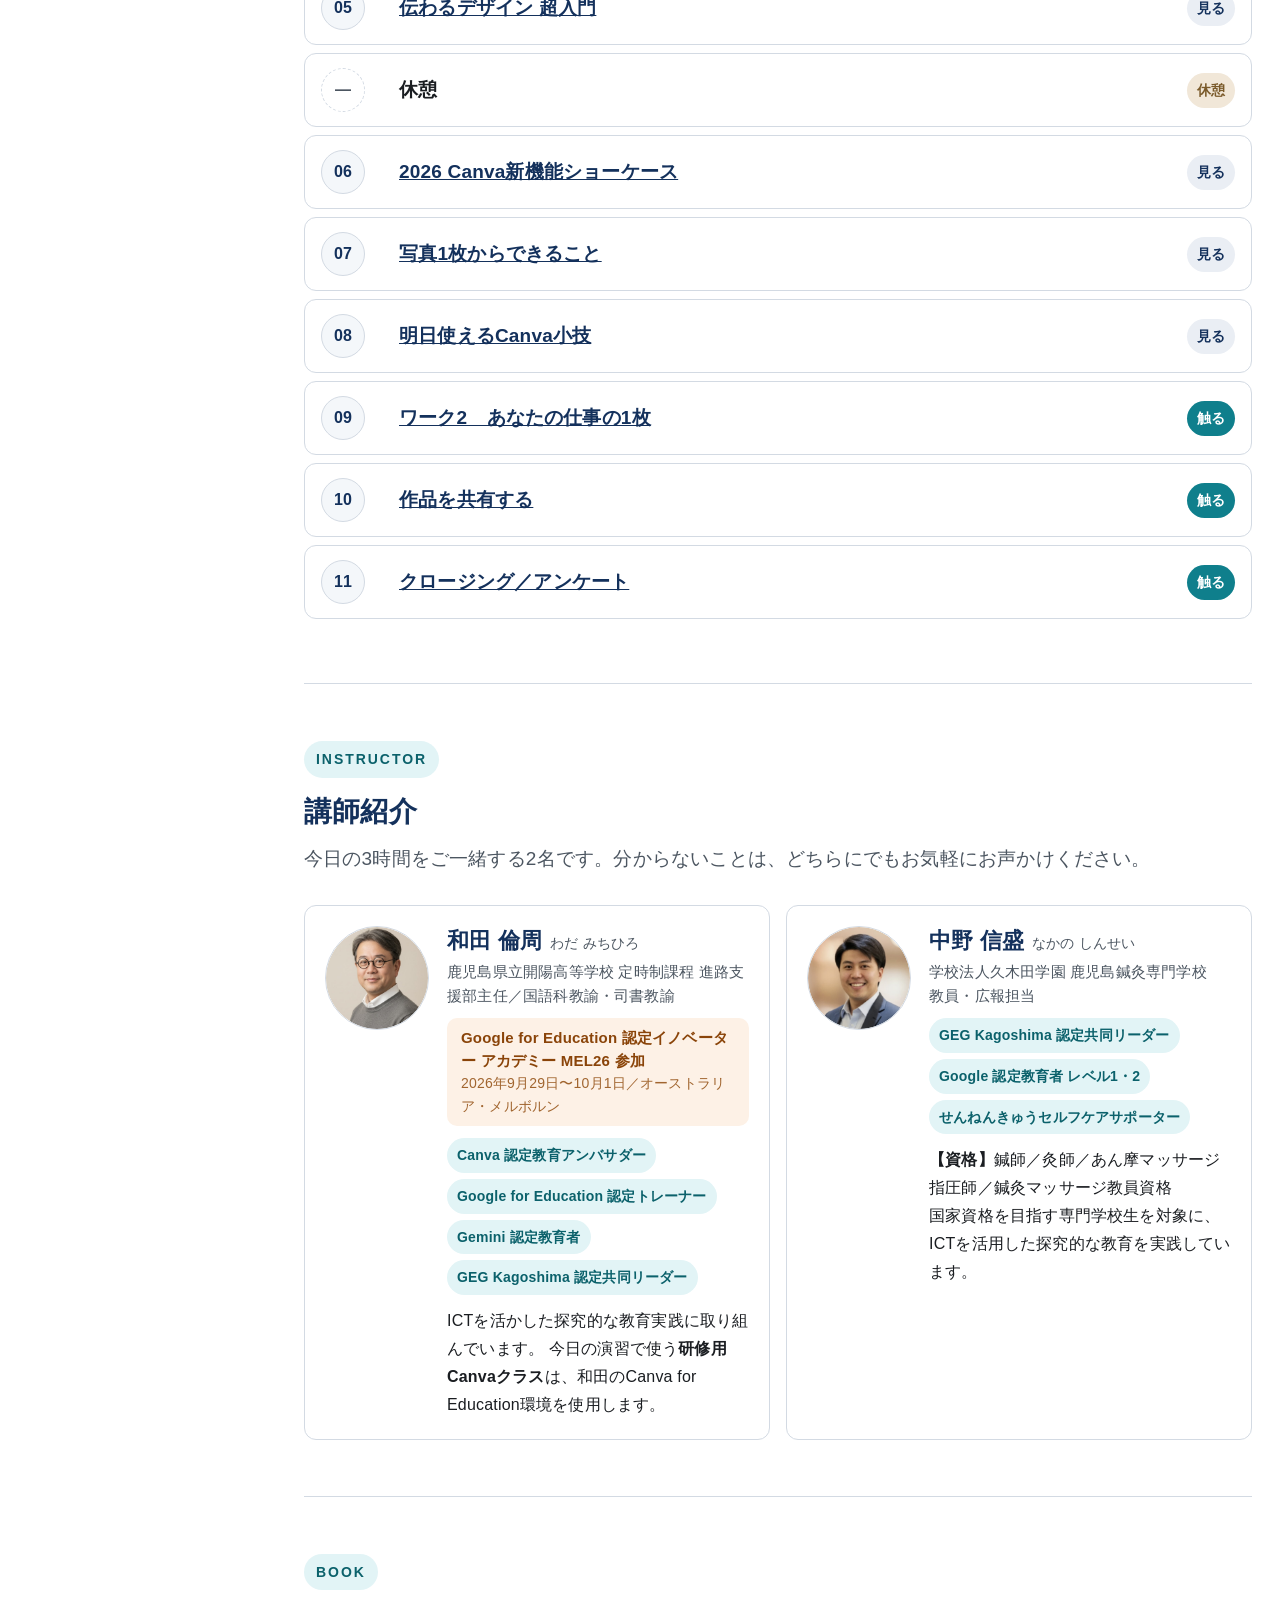
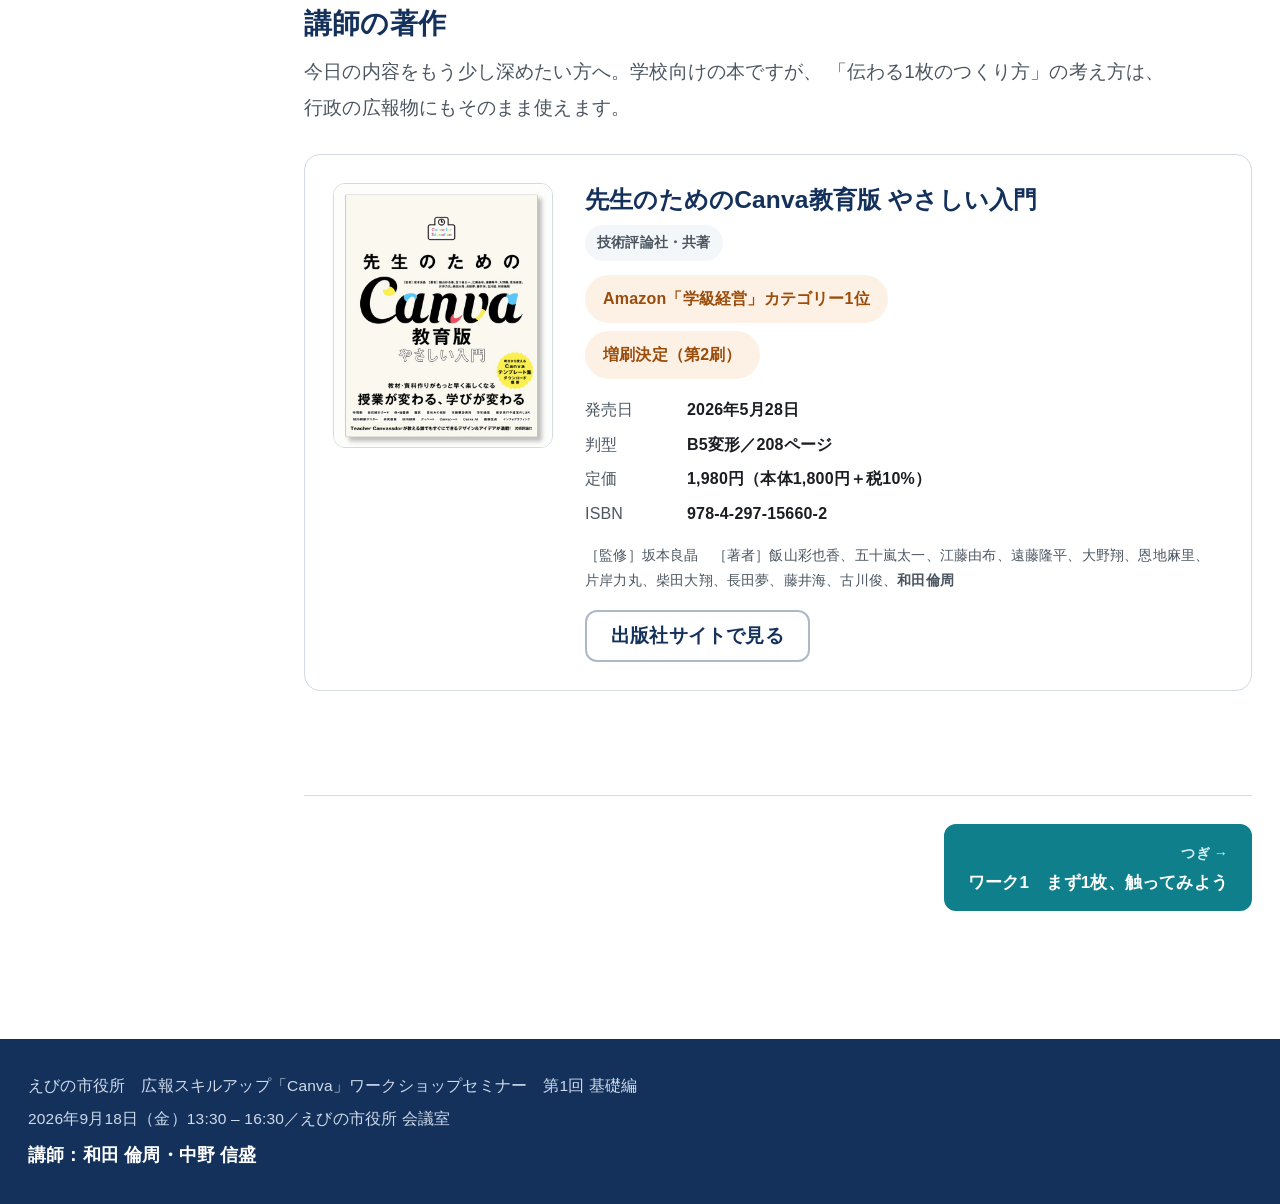
==== commit ed0d50ad: "v21" ====
--- a/index.html
+++ b/index.html
@@ -19,7 +19,7 @@
 } catch (e) {}
 </script>
 
-<a class="skip-link" href="#start">本文（START HERE）へスキップ</a>
+<a class="skip-link" href="#mainStart">本文へスキップ</a>
 
 <!-- ============================================================
      常時表示バー
@@ -66,26 +66,25 @@
     <ul class="sidebar__list">
       <li><a href="#top">今日やること</a></li>
       <li><a href="#start">はじめに開くもの</a></li>
+      <li><a href="#agenda">今日のロードマップ</a></li>
       <li><a href="#instructor">講師紹介</a></li>
       <li><a href="#book">講師の著作</a></li>
-      <li><a href="#agenda">今日のロードマップ</a></li>
-      <li><a href="#work1">ワーク1 まず1枚</a></li>
-      <li><a href="#tips">伝わるデザイン</a></li>
-      <li><a href="#whatsnew">2026 新機能</a></li>
-      <li><a href="#photo">写真1枚から</a></li>
-      <li><a href="#canvatips">明日使える小技</a></li>
-      <li><a href="#work2">ワーク2 仕事の1枚</a></li>
-      <li><a href="#share">作品を共有する</a></li>
-      <li><a href="#next">第2回 予告</a></li>
-      <li><a href="#feedback">アンケート</a></li>
-      <li><a href="#help">困ったとき</a></li>
+      <li><a href="work1.html#work1">ワーク1 まず1枚</a></li>
+      <li><a href="learn.html#tips">伝わるデザイン</a></li>
+      <li><a href="learn.html#whatsnew">2026 新機能</a></li>
+      <li><a href="learn.html#photo">写真1枚から</a></li>
+      <li><a href="learn.html#canvatips">明日使える小技</a></li>
+      <li><a href="work2.html#work2">ワーク2 仕事の1枚</a></li>
+      <li><a href="share.html#share">作品を共有する</a></li>
+      <li><a href="share.html#feedback">アンケート</a></li>
+      <li><a href="share.html#help">困ったとき</a></li>
+      <li><a href="share.html#next">第2回 予告</a></li>
     </ul>
     </div>
   </nav>
 
-  <main>
-
-    <!-- ========================================================
+  <main id="mainStart">
+<!-- ========================================================
          HERO ＋ TODAY
          ======================================================== -->
     <section class="hero" id="top">
@@ -133,17 +132,17 @@
       </div>
     </section>
 
-    <!-- ========================================================
+<!-- ========================================================
          START HERE
          ======================================================== -->
     <section class="sec" id="start">
       <span class="sec__label">START HERE</span>
       <h2 class="sec__title">まず、ここから始めます</h2>
       <p class="sec__lead">
-        このページは、研修中ずっと開いたままにしておく「今日のホーム画面」です。今日使うものは、この4つだけ。左から順に進めてください。
+        研修中は、このポータルを案内役として使います。まずCanvaを使う準備をしましょう。
       </p>
 
-      <div class="startGrid">
+      <div class="startGrid startGrid--two">
 
         <div class="startCard startCard--key">
           <span class="startCard__no">STEP 01 ／ 最初にこれ</span>
@@ -171,41 +170,93 @@
           <p class="startCard__help">開かない場合は講師にお知らせください。</p>
         </div>
 
-        <div class="startCard">
-          <span class="startCard__no">STEP 03</span>
-          <h3 class="startCard__ttl">演習用の素材を開く</h3>
-          <p class="startCard__desc">
-            ワークで使う写真やロゴをまとめています。
-          </p>
-          <a class="btn btn--outline is-pending" data-link="materials" aria-disabled="true">
-            素材を開く
-            <span class="btn__state">準備中</span>
-          </a>
-          <p class="startCard__help">開かない場合は講師にお知らせください。</p>
-        </div>
-
-        <div class="startCard">
-          <span class="startCard__no">STEP 04</span>
-          <h3 class="startCard__ttl">今日の資料を見る</h3>
-          <p class="startCard__desc">
-            研修で使うスライド資料です。あとから見返せます。
-          </p>
-          <a class="btn btn--outline is-pending" data-link="slides" aria-disabled="true">
-            資料を見る
-            <span class="btn__state">準備中</span>
-          </a>
-          <p class="startCard__help">開かない場合は講師にお知らせください。</p>
-        </div>
-
       </div>
 
       <p class="note">
-        リンクは新しいタブで開きます。<strong>このポータルのタブは閉じないでください。</strong>
-        Canvaとこのページを行き来しながら進めます。ボタンが開かないときは、遠慮なく講師にお声かけください。
+        <strong>Canvaのホーム画面が表示されたら準備完了です。</strong>
+        このポータルに戻って、そのままお待ちください。<br>
+        リンクは新しいタブで開きます。このポータルのタブは閉じないでください。
+        ボタンが開かないときは、遠慮なく講師にお声かけください。
       </p>
     </section>
 
-    <!-- ========================================================
+<!-- ========================================================
+         AGENDA
+         ======================================================== -->
+    <section class="sec" id="agenda">
+      <span class="sec__label">AGENDA</span>
+      <h2 class="sec__title">今日のロードマップ</h2>
+      <p class="sec__lead">
+        今日はこの流れで進みます。進行状況や皆さんの様子に合わせながら、講師がご案内します。<br>
+        <span class="agenda__mode mode--watch">見る</span> は講師のデモを見る時間、
+        <span class="agenda__mode mode--touch">触る</span> はご自身で操作する時間です。
+      </p>
+
+      <ol class="agenda">
+        <li>
+          <span class="agenda__no">01</span>
+          <span class="agenda__ttl">オープニング</span>
+          <span class="agenda__mode mode--watch">見る</span>
+        </li>
+        <li>
+          <span class="agenda__no">02</span>
+          <span class="agenda__ttl">Canvaは今ここまでできる</span>
+          <span class="agenda__mode mode--watch">見る</span>
+        </li>
+        <li>
+          <span class="agenda__no">03</span>
+          <span class="agenda__ttl">Canvaの基本画面</span>
+          <span class="agenda__mode mode--watch">見る</span>
+        </li>
+        <li>
+          <span class="agenda__no">04</span>
+          <span class="agenda__ttl"><a href="work1.html#work1">ワーク1　まず1枚、触ってみる</a></span>
+          <span class="agenda__mode mode--touch">触る</span>
+        </li>
+        <li>
+          <span class="agenda__no">05</span>
+          <span class="agenda__ttl"><a href="learn.html#tips">伝わるデザイン 超入門</a></span>
+          <span class="agenda__mode mode--watch">見る</span>
+        </li>
+        <li class="is-break">
+          <span class="agenda__no">—</span>
+          <span class="agenda__ttl">休憩</span>
+          <span class="agenda__mode mode--break">休憩</span>
+        </li>
+        <li>
+          <span class="agenda__no">06</span>
+          <span class="agenda__ttl"><a href="learn.html#whatsnew">2026 Canva新機能ショーケース</a></span>
+          <span class="agenda__mode mode--watch">見る</span>
+        </li>
+        <li>
+          <span class="agenda__no">07</span>
+          <span class="agenda__ttl"><a href="learn.html#photo">写真1枚からできること</a></span>
+          <span class="agenda__mode mode--watch">見る</span>
+        </li>
+        <li>
+          <span class="agenda__no">08</span>
+          <span class="agenda__ttl"><a href="learn.html#canvatips">明日使えるCanva小技</a></span>
+          <span class="agenda__mode mode--watch">見る</span>
+        </li>
+        <li>
+          <span class="agenda__no">09</span>
+          <span class="agenda__ttl"><a href="work2.html#work2">ワーク2　あなたの仕事の1枚</a></span>
+          <span class="agenda__mode mode--touch">触る</span>
+        </li>
+        <li>
+          <span class="agenda__no">10</span>
+          <span class="agenda__ttl"><a href="share.html#share">作品を共有する</a></span>
+          <span class="agenda__mode mode--touch">触る</span>
+        </li>
+        <li>
+          <span class="agenda__no">11</span>
+          <span class="agenda__ttl"><a href="share.html#feedback">クロージング／アンケート</a></span>
+          <span class="agenda__mode mode--touch">触る</span>
+        </li>
+      </ol>
+    </section>
+
+<!-- ========================================================
          INSTRUCTOR（講師紹介）
          ======================================================== -->
     <section class="sec" id="instructor">
@@ -261,7 +312,7 @@
       </div>
     </section>
 
-    <!-- ========================================================
+<!-- ========================================================
          BOOK（著作紹介）
          ======================================================== -->
     <section class="sec" id="book">
@@ -308,782 +359,10 @@
       </div>
     </section>
 
-    <!-- ========================================================
-         AGENDA
-         ======================================================== -->
-    <section class="sec" id="agenda">
-      <span class="sec__label">AGENDA</span>
-      <h2 class="sec__title">今日のロードマップ</h2>
-      <p class="sec__lead">
-        今日はこの流れで進みます。進行状況や皆さんの様子に合わせながら、講師がご案内します。<br>
-        <span class="agenda__mode mode--watch">見る</span> は講師のデモを見る時間、
-        <span class="agenda__mode mode--touch">触る</span> はご自身で操作する時間です。
-      </p>
-
-      <ol class="agenda">
-        <li>
-          <span class="agenda__no">01</span>
-          <span class="agenda__ttl">オープニング</span>
-          <span class="agenda__mode mode--watch">見る</span>
-        </li>
-        <li>
-          <span class="agenda__no">02</span>
-          <span class="agenda__ttl">Canvaは今ここまでできる</span>
-          <span class="agenda__mode mode--watch">見る</span>
-        </li>
-        <li>
-          <span class="agenda__no">03</span>
-          <span class="agenda__ttl">Canvaの基本画面</span>
-          <span class="agenda__mode mode--watch">見る</span>
-        </li>
-        <li>
-          <span class="agenda__no">04</span>
-          <span class="agenda__ttl"><a href="#work1">ワーク1　まず1枚、触ってみる</a></span>
-          <span class="agenda__mode mode--touch">触る</span>
-        </li>
-        <li>
-          <span class="agenda__no">05</span>
-          <span class="agenda__ttl"><a href="#tips">伝わるデザイン 超入門</a></span>
-          <span class="agenda__mode mode--watch">見る</span>
-        </li>
-        <li class="is-break">
-          <span class="agenda__no">—</span>
-          <span class="agenda__ttl">休憩</span>
-          <span class="agenda__mode mode--break">休憩</span>
-        </li>
-        <li>
-          <span class="agenda__no">06</span>
-          <span class="agenda__ttl"><a href="#whatsnew">2026 Canva新機能ショーケース</a></span>
-          <span class="agenda__mode mode--watch">見る</span>
-        </li>
-        <li>
-          <span class="agenda__no">07</span>
-          <span class="agenda__ttl"><a href="#photo">写真1枚からできること</a></span>
-          <span class="agenda__mode mode--watch">見る</span>
-        </li>
-        <li>
-          <span class="agenda__no">08</span>
-          <span class="agenda__ttl"><a href="#canvatips">明日使えるCanva小技</a></span>
-          <span class="agenda__mode mode--watch">見る</span>
-        </li>
-        <li>
-          <span class="agenda__no">09</span>
-          <span class="agenda__ttl"><a href="#work2">ワーク2　あなたの仕事の1枚</a></span>
-          <span class="agenda__mode mode--touch">触る</span>
-        </li>
-        <li>
-          <span class="agenda__no">10</span>
-          <span class="agenda__ttl"><a href="#share">作品を共有する</a></span>
-          <span class="agenda__mode mode--touch">触る</span>
-        </li>
-        <li>
-          <span class="agenda__no">11</span>
-          <span class="agenda__ttl"><a href="#feedback">クロージング／アンケート</a></span>
-          <span class="agenda__mode mode--touch">触る</span>
-        </li>
-      </ol>
-    </section>
-
-
-
-
-    <!-- ========================================================
-         WORK 1
-         ======================================================== -->
-    <section class="sec sec--alt" id="work1">
-      <span class="sec__label">WORK 1</span>
-      <h2 class="sec__title">まず1枚、触ってみよう</h2>
-      <p class="sec__lead">
-        用意された「Ebino Walking」のデザインを使います。完成させなくても大丈夫です。
-        文字やイラストを触りながら、Canvaの基本操作を試してみましょう。
-      </p>
-
-      <div style="margin-bottom:24px;">
-        <span class="sampleBadge">研修サンプル（実在の行事ではありません）</span>
-        <div class="sampleBox">
-          <h3 class="card__ttl">演習用デザイン「Ebino Walking」</h3>
-          <p class="card__txt" style="margin-bottom:10px;">
-            秋のウォーキングイベントを想定した、縦型のチラシです。次のものが入っています。
-          </p>
-          <ul class="sampleList">
-            <li>上部の秋のガーランド</li>
-            <li>「Ebino Walking」のタイトル</li>
-            <li>イベント名・日時・場所</li>
-            <li>ウォーキングをする人物のイラスト</li>
-            <li>秋の葉の装飾</li>
-          </ul>
-          <p class="note note--warn">
-            これは研修用に用意した架空の行事です。実際の市の行事ではありません。
-          </p>
-        </div>
-      </div>
-
-      <a class="btn btn--primary btn--lg is-pending" data-link="work1" aria-disabled="true"
-         style="margin-bottom:8px;">
-        演習用デザインを開く
-        <span class="btn__state">準備中</span>
-      </a>
-      <p class="helpNote helpNote--gap">
-        今日の演習用デザインが開きます（上の「Canvaを開く」はCanvaのホーム画面です）。
-        開かない場合は講師にお知らせください。
-      </p>
-
-      <div class="grid grid--3">
-
-        <div class="card step">
-          <span class="step__no">1</span>
-          <h3 class="step__ttl">文字を変える</h3>
-          <ol>
-            <li>変えたい文字を<strong>ダブルクリック</strong></li>
-            <li><kbd>Ctrl</kbd> + <kbd>A</kbd> で全部選ぶ</li>
-            <li>そのまま打ち直す</li>
-          </ol>
-          <p class="card__txt" style="margin-top:10px;">
-            イベント名・日時・場所など、変えたいところだけで大丈夫です。
-          </p>
-        </div>
-
-        <div class="card step">
-          <span class="step__no">2</span>
-          <h3 class="step__ttl">文字の大きさ・色を変える</h3>
-          <ol>
-            <li>文字をクリックして選ぶ</li>
-            <li>画面の上に出てくる欄で、サイズ・フォント・色を変える</li>
-          </ol>
-          <p class="card__txt" style="margin-top:10px;">
-            全部変える必要はありません。1か所だけでも印象が変わります。
-          </p>
-        </div>
-
-        <div class="card step">
-          <span class="step__no">3</span>
-          <h3 class="step__ttl">イラストを動かす・変える</h3>
-          <ol>
-            <li>人物のイラストをクリック</li>
-            <li>角をドラッグして大きさを変える</li>
-            <li>そのままドラッグして位置を変える</li>
-          </ol>
-          <p class="card__txt" style="margin-top:10px;">
-            左の「素材」から、別のイラストに差し替えることもできます。
-          </p>
-        </div>
-
-        <div class="card step">
-          <span class="step__no">4</span>
-          <h3 class="step__ttl">情報を追加する</h3>
-          <ol>
-            <li>左の「テキスト」をクリック</li>
-            <li>空いているところに文字を足す</li>
-          </ol>
-          <p class="card__txt" style="margin-top:10px;">
-            たとえば、参加費・持ち物・申込方法・問い合わせ先など。
-          </p>
-        </div>
-
-        <div class="card step">
-          <span class="step__no">5</span>
-          <h3 class="step__ttl">余裕があればQRコードなども</h3>
-          <ol>
-            <li>左の「アプリ」をクリック</li>
-            <li>「QRコード」を選ぶ</li>
-            <li>URLを貼り付けて「コードを生成」</li>
-          </ol>
-          <p class="card__txt" style="margin-top:10px;">
-            必須ではありません。「こんなこともできる」という発展です。
-          </p>
-        </div>
-
-        <div class="card step step--calm">
-          <span class="step__no">ひとこと</span>
-          <h3 class="step__ttl">全部やらなくて大丈夫です</h3>
-          <p class="card__txt">
-            できるところまでで大丈夫です。触ってみて「あ、変わった」と分かれば、
-            今日のワーク1はうまくいっています。<br>
-            分からなくなったら、遠慮なく講師にお知らせください。
-          </p>
-        </div>
-
-      </div>
-
-      <div style="margin-top:28px;">
-        <p class="figLabel">演習用デザインのイメージ</p>
-        <div class="media" data-img="images/work1-sample.jpg" data-alt="演習用デザイン Ebino Walking"
-             style="--ar:1414/2000;max-width:300px;">
-          <span class="media__label">画像準備中</span>
-          <span class="media__path">images/work1-sample.jpg</span>
-        </div>
-      </div>
-    </section>
-
-    <!-- ========================================================
-         DESIGN TIPS
-         ======================================================== -->
-    <section class="sec" id="tips">
-      <span class="sec__label">DESIGN TIPS</span>
-      <h2 class="sec__title">伝わるデザイン、5つのポイント</h2>
-      <p class="note">
-        さきほど触った「Ebino Walking」を、もう一度見てみましょう。
-      </p>
-
-      <div style="margin-top:22px;">
-        <p class="figLabel">Before</p>
-        <div class="media" data-img="images/before.jpg" data-alt="Ebino Walking の演習用デザイン（改善前）"
-             style="--ar:1414/2000;max-width:380px;">
-          <span class="media__label">画像準備中</span>
-          <span class="media__path">images/before.jpg</span>
-        </div>
-      </div>
-
-      <p class="askBox">もっと伝わる1枚にするとしたら、どこを変えますか？</p>
-
-      <p class="sec__lead">
-        きれいにすることがデザインではありません。<strong>伝わりやすくすることがデザイン</strong>です。
-        この5つだけ覚えて帰ってください。
-      </p>
-
-      <div class="grid grid--2">
-        <div class="card tip">
-          <span class="tip__no">1</span>
-          <div>
-            <h3 class="card__ttl">一番伝えたいことを、一番大きく</h3>
-            <p class="card__txt">全部同じ大きさだと、何が大事か分かりません。</p>
-          </div>
-        </div>
-        <div class="card tip">
-          <span class="tip__no">2</span>
-          <div>
-            <h3 class="card__ttl">色を増やしすぎない</h3>
-            <p class="card__txt">基本の色＋差し色の2〜3色で十分まとまります。</p>
-          </div>
-        </div>
-        <div class="card tip">
-          <span class="tip__no">3</span>
-          <div>
-            <h3 class="card__ttl">フォントを増やしすぎない</h3>
-            <p class="card__txt">見出しと本文の2種類まで。それ以上は散らかって見えます。</p>
-          </div>
-        </div>
-        <div class="card tip">
-          <span class="tip__no">4</span>
-          <div>
-            <h3 class="card__ttl">余白を怖がらない</h3>
-            <p class="card__txt">空いている場所は「無駄」ではなく、読みやすさそのものです。</p>
-          </div>
-        </div>
-        <div class="card tip">
-          <span class="tip__no">5</span>
-          <div>
-            <h3 class="card__ttl">全部読ませようとしない</h3>
-            <p class="card__txt">詳しくはQRやホームページへ。紙は「入口」で構いません。</p>
-          </div>
-        </div>
-      </div>
-
-      <p class="askBox askBox--soft" style="margin-top:48px;">5つを意識すると…</p>
-
-      <div style="margin-top:28px;">
-        <p class="figLabel">After</p>
-        <div class="media" data-img="images/after.jpg" data-alt="5つのポイントを意識して整えた一例"
-             style="--ar:1055/1491;max-width:380px;">
-          <span class="media__label">画像準備中</span>
-          <span class="media__path">images/after.jpg</span>
-        </div>
-      </div>
-
-      <p class="note">
-        <strong>正解ではありません。</strong>5つのポイントを使った一例です。<br>
-        さきほど触った「Ebino Walking」で、できそうなものを1つだけ試してみましょう。全部を直す必要はありません。
-      </p>
-    </section>
-
-    <!-- ========================================================
-         WHAT'S NEW
-         ======================================================== -->
-    <section class="sec sec--alt" id="whatsnew">
-      <span class="sec__label">WHAT'S NEW</span>
-      <h2 class="sec__title">2026年の Canva アップデート</h2>
-      <p class="sec__lead">
-        <span class="badge badge--try">体験</span> は今日実際に触ってみるもの、
-        <span class="badge badge--see">紹介</span> は見ていただくだけのものです。
-        くわしい説明は講師が行いますので、ここでは名前だけ覚えてください。
-      </p>
-
-      <div class="grid grid--3">
-
-        <div class="card card--feature">
-          <span class="badge badge--try">体験</span>
-          <h3 class="card__ttl">Magic Layers</h3>
-          <p class="card__txt">
-            重なった要素をレイヤーとして整理できる機能です。
-            「後ろにある文字が選べない」という、いちばん多いつまずきが解消します。
-          </p>
-        </div>
-
-        <div class="card">
-          <span class="badge badge--try">体験</span>
-          <h3 class="card__ttl">背景除去</h3>
-          <p class="card__txt">写真の背景をクリック1つで消せます。</p>
-        </div>
-
-        <div class="card">
-          <span class="badge badge--try">体験</span>
-          <h3 class="card__ttl">画像編集</h3>
-          <p class="card__txt">明るさ・色味の調整、トリミングなど。</p>
-        </div>
-
-        <div class="card">
-          <span class="badge badge--see">紹介</span>
-          <h3 class="card__ttl">Canva AI</h3>
-          <p class="card__txt">作りたいものを言葉で伝えて、たたき台を作ってもらう機能です。</p>
-        </div>
-
-        <div class="card">
-          <span class="badge badge--see">紹介</span>
-          <h3 class="card__ttl">画像生成</h3>
-          <p class="card__txt">言葉から画像を作ります。使いどころに注意が必要です。</p>
-        </div>
-
-        <div class="card">
-          <span class="badge badge--see">紹介</span>
-          <h3 class="card__ttl">Image to Video</h3>
-          <p class="card__txt">1枚の写真から短い動画を作ります。</p>
-        </div>
-
-        <div class="card">
-          <span class="badge badge--see">紹介</span>
-          <h3 class="card__ttl">動画・字幕・音声</h3>
-          <p class="card__txt">SNS向けの短い動画に字幕やナレーションを付けられます。</p>
-        </div>
-
-        <div class="card">
-          <span class="badge badge--see">紹介</span>
-          <h3 class="card__ttl">Webサイト作成</h3>
-          <p class="card__txt">チラシと同じ操作で、簡単なページを公開できます。</p>
-        </div>
-
-      </div>
-
-      <p class="note note--warn">
-        ご利用のアカウント・プラン・提供状況によって、使える機能と使えない機能があります。
-        当日ご覧いただく内容は変わる場合があります。
-      </p>
-    </section>
-
-    <!-- ========================================================
-         写真1枚から
-         ======================================================== -->
-    <section class="sec" id="photo">
-      <span class="sec__label">PHOTO</span>
-      <h2 class="sec__title">写真1枚から、できること</h2>
-      <p class="sec__lead">
-        特別な写真は必要ありません。業務で撮った1枚が、そのまま広報物になります。<br>
-        下の写真は、実際にえびので撮ったものです。特別な撮影をした写真ではありません。
-      </p>
-
-      <ul class="flow">
-        <li>写真</li>
-        <li>トリミング</li>
-        <li>明るさ調整</li>
-        <li>文字・図形を追加</li>
-        <li>広報画像</li>
-      </ul>
-
-      <div class="grid grid--2" style="margin-bottom:18px;">
-        <div>
-          <p class="figLabel">元の写真</p>
-          <div class="media" data-img="images/photo-before.jpg" data-alt="えびの市内で撮影した酒蔵の写真"
-               style="--ar:4/3;">
-            <span class="media__label">画像準備中</span>
-            <span class="media__path">images/photo-before.jpg</span>
-          </div>
-        </div>
-        <div>
-          <p class="figLabel">完成イメージ</p>
-          <div class="media" data-img="images/photo-after.jpg" data-alt="広報素材として活用した場合の完成イメージ"
-               style="--ar:4/3;">
-            <span class="media__label">画像準備中</span>
-            <span class="media__path">images/photo-after.jpg</span>
-          </div>
-        </div>
-      </div>
-
-      <p class="note">
-        Afterは<strong>完成イメージ</strong>です。Canvaでは、トリミング・画像調整・文字や図形の追加などを
-        組み合わせて、このような広報素材を作ることができます。
-      </p>
-
-      <h3 class="card__ttl" style="margin:34px 0 14px;font-size:1.375rem;">
-        この1枚を、Canvaで広報素材にしてみる
-      </h3>
-
-      <div class="grid grid--3">
-        <div class="card step">
-          <span class="step__no">STEP 1</span>
-          <h3 class="step__ttl">写真をトリミングする</h3>
-          <p class="card__txt">伝えたい部分が目立つように、不要な部分をカットします。</p>
-        </div>
-        <div class="card step">
-          <span class="step__no">STEP 2</span>
-          <h3 class="step__ttl">写真を少し明るくする</h3>
-          <p class="card__txt">「画像を編集」から、明るさやコントラストを調整します。</p>
-        </div>
-        <div class="card step">
-          <span class="step__no">STEP 3</span>
-          <h3 class="step__ttl">文字が読める場所をつくる</h3>
-          <p class="card__txt">必要に応じて、半透明の図形などを重ねて文字を読みやすくします。</p>
-        </div>
-        <div class="card step">
-          <span class="step__no">STEP 4</span>
-          <h3 class="step__ttl">伝えたい言葉を大きく入れる</h3>
-          <p class="card__txt">すべてを説明するのではなく、まず目に入ってほしい言葉を大きくします。</p>
-        </div>
-        <div class="card step">
-          <span class="step__no">STEP 5</span>
-          <h3 class="step__ttl">必要な情報を追加する</h3>
-          <p class="card__txt">イベント名、場所、日時、問い合わせ先など、目的に応じて必要な情報だけ加えます。</p>
-        </div>
-      </div>
-
-      <p class="note">
-        <strong>全部やる必要はありません。</strong>
-        写真を整えて、文字を1つ加えるだけでも立派な広報素材になります。
-      </p>
-
-      <h3 class="card__ttl" style="margin:32px 0 12px;">さらにできること</h3>
-      <div class="grid grid--2" style="margin-bottom:28px;">
-        <div class="card">
-          <h3 class="card__ttl">背景除去</h3>
-          <p class="card__txt">人物や物だけを切り抜いて使うこともできます。</p>
-        </div>
-        <div class="card">
-          <h3 class="card__ttl">動画化</h3>
-          <p class="card__txt">写真やデザインをもとに、動きのあるコンテンツへ発展させることもできます。</p>
-        </div>
-      </div>
-
-      <p style="font-weight:700;color:#14315c;">こんな業務に使えます</p>
-      <ul class="chips">
-        <li>観光</li>
-        <li>イベント</li>
-        <li>福祉</li>
-        <li>子育て</li>
-        <li>採用</li>
-        <li>防災</li>
-        <li>地域PR</li>
-      </ul>
-    </section>
-
-    <!-- ========================================================
-         CANVA TIPS
-         ======================================================== -->
-    <section class="sec" id="canvatips">
-      <span class="sec__label">CANVA TIPS</span>
-      <h2 class="sec__title">明日から使える、小さな技</h2>
-      <p class="sec__lead">全部覚えなくて構いません。「こんなのがあったな」で十分です。</p>
-
-      <div class="grid grid--4">
-        <div class="card">
-          <h3 class="card__ttl">QRコード</h3>
-          <p class="card__txt">「アプリ」→「QRコード」。申込フォームやHPへの入口に。</p>
-        </div>
-        <div class="card">
-          <h3 class="card__ttl">PDFで保存</h3>
-          <p class="card__txt">印刷するなら「PDF（印刷）」を選びます。</p>
-        </div>
-        <div class="card">
-          <h3 class="card__ttl">PNG / JPEG</h3>
-          <p class="card__txt">メールやSNSに載せるならこちら。</p>
-        </div>
-        <div class="card">
-          <h3 class="card__ttl">ページを複製</h3>
-          <p class="card__txt">同じデザインで別の回を作るときに便利です。</p>
-        </div>
-        <div class="card">
-          <h3 class="card__ttl">整列</h3>
-          <p class="card__txt">位置をきれいに揃えるだけで、ぐっと読みやすくなります。</p>
-        </div>
-        <div class="card">
-          <h3 class="card__ttl">グループ化</h3>
-          <p class="card__txt">まとめて動かしたい要素を1つにまとめます。</p>
-        </div>
-        <div class="card">
-          <h3 class="card__ttl">ロック</h3>
-          <p class="card__txt">動かしたくない部分を固定します。誤操作を防げます。</p>
-        </div>
-        <div class="card">
-          <h3 class="card__ttl">共有リンク</h3>
-          <p class="card__txt">同じ課の人と、同じデザインを一緒に編集できます。</p>
-        </div>
-      </div>
-    </section>
-
-    <!-- ========================================================
-         WORK 2
-         ======================================================== -->
-    <section class="sec sec--alt" id="work2">
-      <span class="sec__label">WORK 2</span>
-      <h2 class="sec__title">あなたの仕事の1枚を作ろう</h2>
-      <p class="sec__lead">
-        ワーク1は、用意された「Ebino Walking」を触ってCanvaに慣れる時間でした。
-        ここからは、<strong>ご自身の仕事で使う1枚</strong>をつくります。
-      </p>
-      <div class="work2Compare">
-        <div><span class="work2Compare__tag">ワーク1</span>用意された1枚を触る</div>
-        <div><span class="work2Compare__tag work2Compare__tag--now">ワーク2</span>自分の仕事の1枚をつくる</div>
-      </div>
-      <!-- STEP 1 -->
-      <div class="stepHead">
-        <span class="stepHead__no">STEP 1</span>
-        <h3 class="stepHead__ttl">何を作るか決める</h3>
-      </div>
-      <p class="sec__lead">
-        今の仕事で、実際に作りそうなものを1つ選んでみましょう。そのうえで、
-        <strong>「誰に」「何を伝え」「何をしてほしいか」</strong>を考えてみます。
-      </p>
-
-      <div class="grid grid--4">
-        <div class="card work2Card">
-          <h3 class="card__ttl">観光・地域PR</h3>
-          <p class="card__txt">イベント告知、観光スポット紹介、SNS投稿</p>
-        </div>
-        <div class="card work2Card">
-          <h3 class="card__ttl">企業立地・移住</h3>
-          <p class="card__txt">企業向け案内、説明会の告知</p>
-        </div>
-        <div class="card work2Card">
-          <h3 class="card__ttl">子育て・こども</h3>
-          <p class="card__txt">子育てイベント、健診・相談のお知らせ</p>
-        </div>
-        <div class="card work2Card">
-          <h3 class="card__ttl">社会教育・文化</h3>
-          <p class="card__txt">講座の募集、文化行事の告知</p>
-        </div>
-        <div class="card work2Card">
-          <h3 class="card__ttl">学校・キャリア教育</h3>
-          <p class="card__txt">児童生徒・保護者向けの配布物</p>
-        </div>
-        <div class="card work2Card">
-          <h3 class="card__ttl">環境・くらし</h3>
-          <p class="card__txt">ごみ・環境のお知らせ、注意喚起</p>
-        </div>
-        <div class="card work2Card">
-          <h3 class="card__ttl">市政・庁内資料</h3>
-          <p class="card__txt">庁内向けの案内、会議資料の表紙</p>
-        </div>
-        <div class="card work2Card">
-          <h3 class="card__ttl">自由テーマ</h3>
-          <p class="card__txt">職員募集、防災、その他なんでも</p>
-        </div>
-      </div>
-
-      <p class="note">
-        迷ったら、<strong>今の仕事で実際に作りそうなもの</strong>を1つ選んでください。
-        他の課のテーマを選んでも構いません。完成させる必要はありません。
-      </p>
-
-      <!-- STEP 2 -->
-      <div class="stepHead">
-        <span class="stepHead__no">STEP 2</span>
-        <h3 class="stepHead__ttl">Canvaで土台を探す</h3>
-      </div>
-      <p class="sec__lead">
-        ゼロから作らなくて大丈夫です。まずは、自分の仕事に近いテンプレートを探してみましょう。
-      </p>
-
-      <div style="margin-bottom:20px;max-width:520px;">
-        <a class="btn btn--primary btn--lg is-pending" data-link="canvaHome" aria-disabled="true">
-          Canvaを開いて作りはじめる
-          <span class="btn__state">準備中</span>
-        </a>
-      </div>
-
-      <ol class="shareSteps">
-        <li>上の「<strong>Canvaを開いて作りはじめる</strong>」をクリック</li>
-        <li>Canvaの<strong>検索欄</strong>に、作りたいものを入力</li>
-        <li>気になるテンプレートを<strong>1つ選ぶ</strong></li>
-      </ol>
-
-      <p class="figLabel" style="margin-top:18px;">検索のことばの例</p>
-      <ul class="chips">
-        <li>イベント チラシ</li>
-        <li>講座 チラシ</li>
-        <li>子育て イベント</li>
-        <li>観光 Instagram</li>
-        <li>お知らせ</li>
-      </ul>
-
-      <!-- STEP 3 -->
-      <div class="stepHead">
-        <span class="stepHead__no">STEP 3</span>
-        <h3 class="stepHead__ttl">自分の内容に変える</h3>
-      </div>
-      <p class="sec__lead">
-        テンプレートが決まったら、ワーク1で試した操作を使って、自分の仕事の内容に変えてみましょう。
-      </p>
-
-      <ol class="shareSteps">
-        <li><strong>タイトル</strong>を変える</li>
-        <li><strong>日時・場所</strong>などの情報を変える</li>
-        <li><strong>写真やイラスト</strong>を変える</li>
-        <li><strong>色や文字</strong>を必要に応じて整える</li>
-      </ol>
-
-      <p class="note">
-        <strong>全部変える必要はありません。</strong>まずは必要なところから変えてみましょう。
-      </p>
-      <p class="helpNote">
-        余裕があれば、QRコードや追加情報なども入れてみましょう。
-      </p>
-    </section>
-
-    <!-- ========================================================
-         SHARE
-         ======================================================== -->
-    <section class="sec" id="share">
-      <span class="sec__label">SHARE</span>
-      <h2 class="sec__title">作品を共有する</h2>
-      <p class="sec__lead">
-        できたところまでで大丈夫です。
-        最後に、作った1枚をPNG画像にして共有してみましょう。
-      </p>
-
-      <ol class="shareSteps">
-        <li>Canvaの画面右上「<strong>共有</strong>」をクリック</li>
-        <li>「<strong>ダウンロード</strong>」を選び、ファイルの種類を「<strong>PNG</strong>」にしてダウンロード</li>
-        <li>下の「<strong>成果共有フォームを開く</strong>」をクリック</li>
-        <li>フォームに<strong>PNG画像を添付</strong>して送信</li>
-      </ol>
-
-      <div style="max-width:520px;margin-top:20px;">
-        <a class="btn btn--primary btn--lg is-pending" data-link="shareForm" aria-disabled="true">
-          成果共有フォームを開く
-          <span class="btn__state">準備中</span>
-        </a>
-      </div>
-      <p class="helpNote">開かない場合は講師にお知らせください。</p>
-
-      <p class="note">
-        <strong>完成していなくても大丈夫です。</strong>
-        今日試してみたところまでを共有してください。上手い・下手を見る時間ではありません。
-        いただいた作品の中からいくつかを講師のPCに映して、みんなで見ます。
-        他の方の工夫を見ることも学びになります。
-      </p>
-    </section>
-
-    <!-- ========================================================
-         NEXT
-         ======================================================== -->
-    <section class="sec next" id="next">
-      <span class="sec__label">NEXT</span>
-      <h2 class="sec__title">第2回 予告</h2>
-      <p class="next__date">2026年10月23日（金）</p>
-      <p class="next__theme">Canva × Gemini</p>
-      <p class="next__copy">
-        次は、作る前からAIと一緒に考える。<br>
-        「どう作るか」から、「誰に、何を、どう伝えるか」へ進みます。
-      </p>
-    </section>
-
-
-
-    <!-- ========================================================
-         FEEDBACK
-         ======================================================== -->
-    <section class="sec feedback" id="feedback">
-      <span class="sec__label">FEEDBACK</span>
-      <h2 class="sec__title">研修アンケート</h2>
-      <p class="sec__lead" style="margin-left:auto;margin-right:auto;">
-        最後に、アンケートへのご協力をお願いします。
-        いただいたご意見は、第2回の内容に反映します。
-      </p>
-      <a class="btn btn--primary btn--lg is-pending" data-link="survey" aria-disabled="true">
-        アンケートに回答する
-        <span class="btn__state">準備中</span>
-      </a>
-      <p class="helpNote">開かない場合は講師にお知らせください。</p>
-    </section>
-
-    <!-- ========================================================
-         HELP
-         ======================================================== -->
-    <section class="sec sec--alt" id="help">
-      <span class="sec__label">HELP</span>
-      <h2 class="sec__title">困ったときは</h2>
-      <p class="sec__lead">
-        うまくいかないのは、よくあることです。遠慮なく手を挙げてください。
-      </p>
-
-      <div class="grid grid--2 faq">
-        <div class="card">
-          <p class="faq__q">リンクが開かない</p>
-          <p class="faq__a">
-            庁内のネットワーク設定で開けないことがあります。
-            少し待っても開かない場合は、講師にお知らせください。
-            画面を一緒に確認します。
-          </p>
-        </div>
-        <div class="card">
-          <p class="faq__q">研修用Canvaクラスに入れない</p>
-          <p class="faq__a">
-            招待リンクを開いたあと、サインインを求められることがあります。
-            止まってしまったら、その画面のまま手を挙げてください。
-          </p>
-        </div>
-        <div class="card">
-          <p class="faq__q">文字や画像を消してしまった</p>
-          <p class="faq__a">
-            <kbd>Ctrl</kbd> + <kbd>Z</kbd> で元に戻せます。何回でも戻せます。
-          </p>
-        </div>
-        <div class="card">
-          <p class="faq__q">要素が選べない・動かせない</p>
-          <p class="faq__a">
-            その要素がロックされているか、別の要素の下に隠れている可能性があります。
-            講師にお知らせください。
-          </p>
-        </div>
-        <div class="card">
-          <p class="faq__q">演習用デザインを間違えてしまった</p>
-          <p class="faq__a">
-            大丈夫です。元の演習用デザインから、もう一度始められます。
-            分からない場合は講師にお知らせください。
-          </p>
-        </div>
-        <div class="card">
-          <p class="faq__q">保存のしかたが分からない</p>
-          <p class="faq__a">
-            Canva右上の「共有」→「ダウンロード」を選びます。
-            作品共有ではファイルの種類を「<strong>PNG</strong>」にしてください。
-            なお、Canvaでは編集中も自動で保存されています。
-          </p>
-        </div>
-        <div class="card">
-          <p class="faq__q">フォームに作品を添付できない</p>
-          <p class="faq__a">
-            ダウンロードしたPNGファイルを選びます。
-            うまくいかない場合は講師にお知らせください。
-          </p>
-        </div>
-        <div class="card">
-          <p class="faq__q">どこを見ればいいか分からなくなった</p>
-          <p class="faq__a">
-            このページの左（スマートフォンは下の「目次」）から、今の時間の場所へ戻れます。
-          </p>
-        </div>
-      </div>
-
-      <h3 class="card__ttl" style="margin:28px 0 6px;">今日使うリンク一覧</h3>
-      <p class="helpNote">
-        ボタンが開かないときは、こちらのURLを直接入力してください。
-      </p>
-      <table class="linkTable">
-        <caption class="sr-only">研修で使用する外部リンクの一覧</caption>
-        <tbody id="linkTableBody">
-          <tr><td colspan="2">リンク一覧を読み込んでいます。表示されない場合は講師にお知らせください。</td></tr>
-        </tbody>
-      </table>
-    </section>
-
+    <nav class="pageNav" aria-label="ページの移動">
+      <span></span>
+      <a class="pageNav__link pageNav__next" href="work1.html"><span class="pageNav__dir">つぎ →</span><span class="pageNav__ttl">ワーク1　まず1枚、触ってみよう</span></a>
+    </nav>
   </main>
 </div>
 
@@ -1120,6 +399,7 @@
       <h2>目次</h2>
       <button class="sheet__close" type="button" id="sheetClose">閉じる</button>
     </div>
+
     <div class="media media--logo sheet__logo" data-img="images/canva-logo.png"
          data-alt="Canva（キャンバ）" style="--ar:800/366;">
       <span class="media__label">Canva</span>
@@ -1132,19 +412,19 @@
     <ul class="sheet__list">
       <li><a href="#top">今日やること</a></li>
       <li><a href="#start">はじめに開くもの</a></li>
+      <li><a href="#agenda">今日のロードマップ</a></li>
       <li><a href="#instructor">講師紹介</a></li>
       <li><a href="#book">講師の著作</a></li>
-      <li><a href="#agenda">今日のロードマップ</a></li>
-      <li><a href="#work1">ワーク1 まず1枚</a></li>
-      <li><a href="#tips">伝わるデザイン</a></li>
-      <li><a href="#whatsnew">2026 新機能</a></li>
-      <li><a href="#photo">写真1枚から</a></li>
-      <li><a href="#canvatips">明日使える小技</a></li>
-      <li><a href="#work2">ワーク2 仕事の1枚</a></li>
-      <li><a href="#share">作品を共有する</a></li>
-      <li><a href="#next">第2回 予告</a></li>
-      <li><a href="#feedback">アンケート</a></li>
-      <li><a href="#help">困ったとき</a></li>
+      <li><a href="work1.html#work1">ワーク1 まず1枚</a></li>
+      <li><a href="learn.html#tips">伝わるデザイン</a></li>
+      <li><a href="learn.html#whatsnew">2026 新機能</a></li>
+      <li><a href="learn.html#photo">写真1枚から</a></li>
+      <li><a href="learn.html#canvatips">明日使える小技</a></li>
+      <li><a href="work2.html#work2">ワーク2 仕事の1枚</a></li>
+      <li><a href="share.html#share">作品を共有する</a></li>
+      <li><a href="share.html#feedback">アンケート</a></li>
+      <li><a href="share.html#help">困ったとき</a></li>
+      <li><a href="share.html#next">第2回 予告</a></li>
     </ul>
   </div>
 </div>
--- a/style.css
+++ b/style.css
@@ -367,6 +367,8 @@
 #start .sec__label { margin-bottom: 6px; }
 
 .startGrid { display: grid; grid-template-columns: repeat(4, minmax(0, 1fr)); gap: 16px; }
+/* カードが2枚のとき（STARTページ）は2列で大きく見せます */
+.startGrid--two { grid-template-columns: repeat(2, minmax(0, 1fr)); max-width: 820px; }
 
 .startCard {
   display: flex; flex-direction: column;
@@ -668,6 +670,27 @@
 .linkTable th { background: var(--bg-alt); color: var(--navy); white-space: nowrap; }
 .linkTable td { word-break: break-all; }
 .linkTable .unset { color: var(--disabled-tx); }
+
+/* ページ移動（前へ／次へ）
+   受講者が進捗を管理するものではなく、講師の案内で進むための導線です。 */
+.pageNav {
+  display: flex; justify-content: space-between; align-items: stretch; gap: 16px;
+  margin: 48px 0 8px; padding-top: 28px;
+  border-top: 1px solid var(--line);
+}
+.pageNav__link {
+  display: flex; flex-direction: column; gap: 4px;
+  min-height: 64px; padding: 14px 22px; max-width: 48%;
+  background: #fff; border: 2px solid var(--line-strong);
+  border-radius: var(--radius); text-decoration: none;
+}
+.pageNav__link:hover { border-color: var(--cyan); background: var(--cyan-pale); }
+.pageNav__next { background: var(--cyan); border-color: var(--cyan); text-align: right; }
+.pageNav__next:hover { background: var(--cyan-dark); border-color: var(--cyan-dark); }
+.pageNav__dir { font-size: 0.875rem; font-weight: 700; color: var(--text-sub); }
+.pageNav__ttl { font-size: 1.0625rem; font-weight: 700; color: var(--navy); line-height: 1.4; }
+.pageNav__next .pageNav__dir { color: #d6f1f4; }
+.pageNav__next .pageNav__ttl { color: #fff; }
 
 /* --------------------------------------------------------------------------
    12. Footer
@@ -813,6 +836,9 @@
   /* スマホではタップしやすいように、リンクの当たり判定を広げます */
   .agenda__ttl a { display: inline-block; padding: 9px 2px; }
 
+  .pageNav { flex-direction: column; gap: 12px; }
+  .pageNav__link { max-width: 100%; }
+
   .next { padding: 32px 22px; }
   .next__theme { font-size: 1.4688rem; }
 
@@ -847,7 +873,7 @@
 }
 
 @media print {
-  .topbar, .sidebar, .mobileBar, .sheet { display: none !important; }
+  .topbar, .sidebar, .mobileBar, .sheet, .pageNav { display: none !important; }
   body { padding: 0; font-size: 12pt; }
   .layout { display: block; padding: 0; }
   .sec { break-inside: avoid; page-break-inside: avoid; }
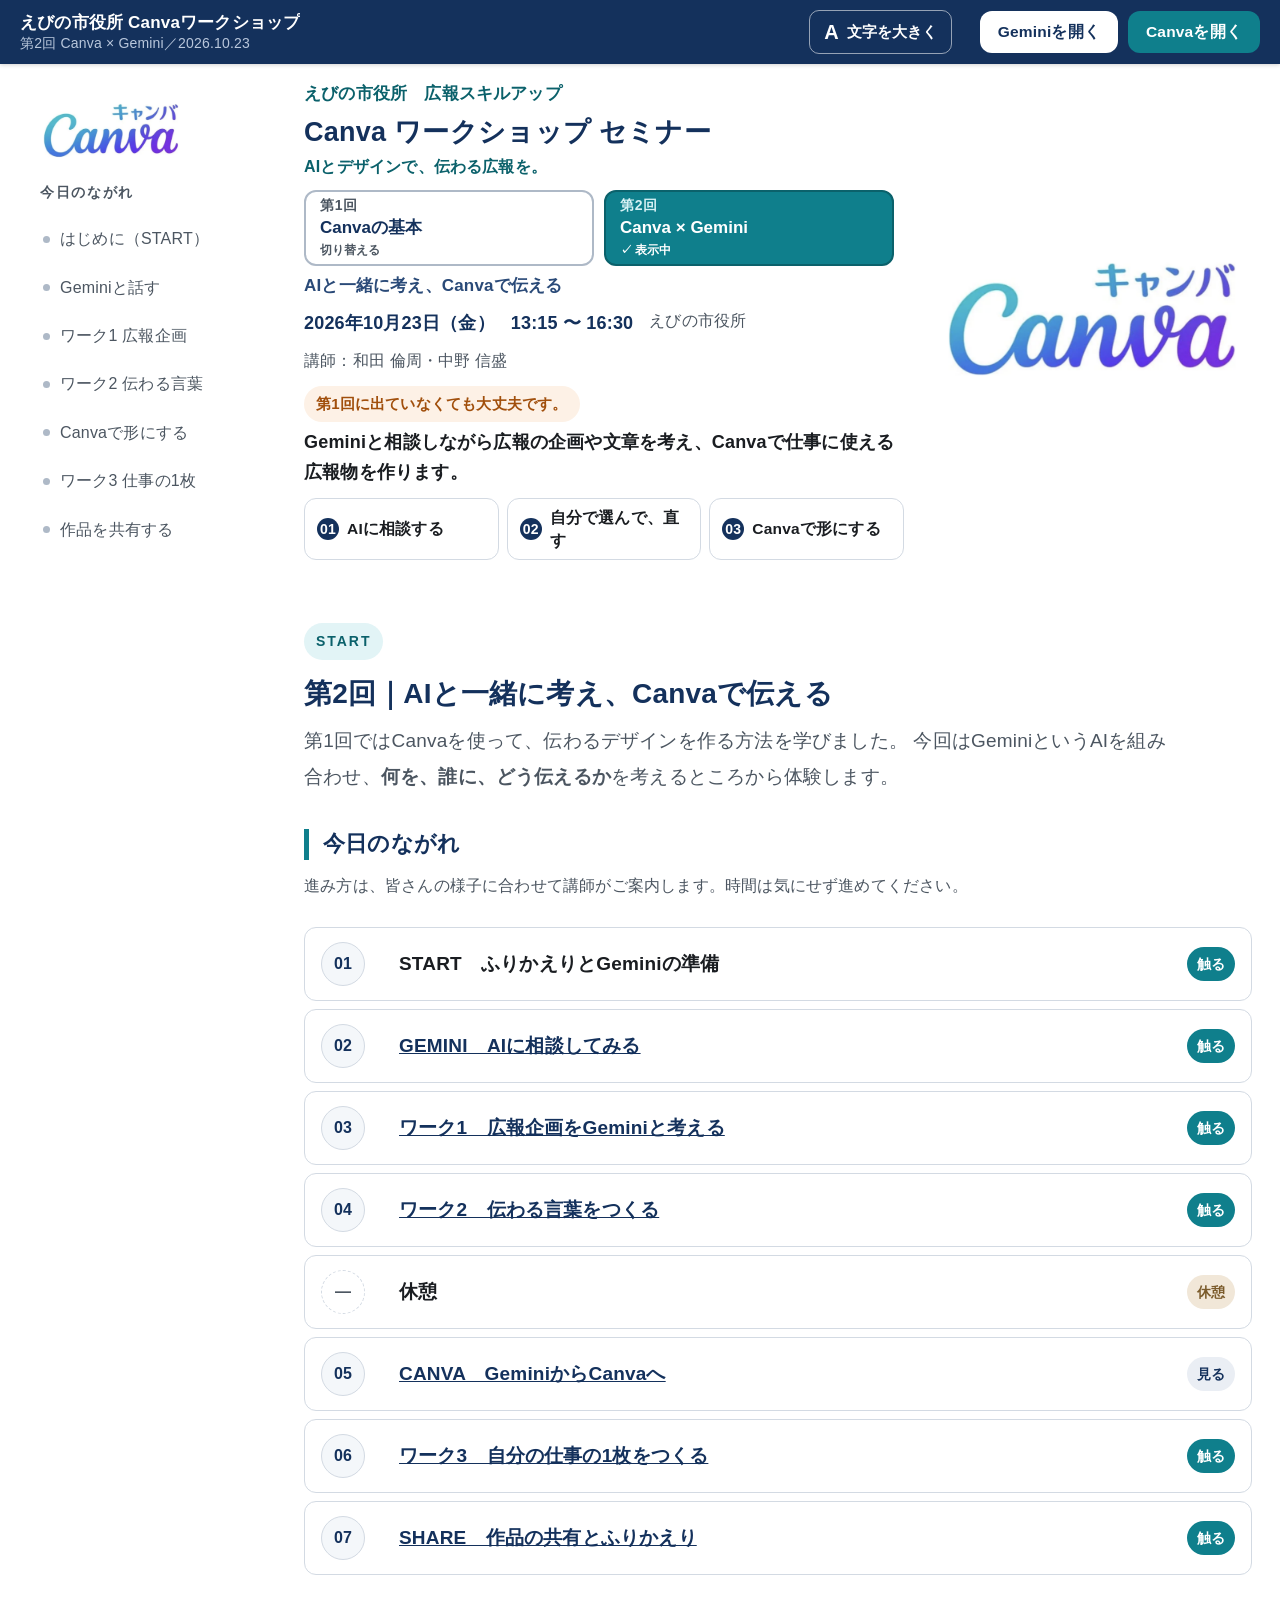
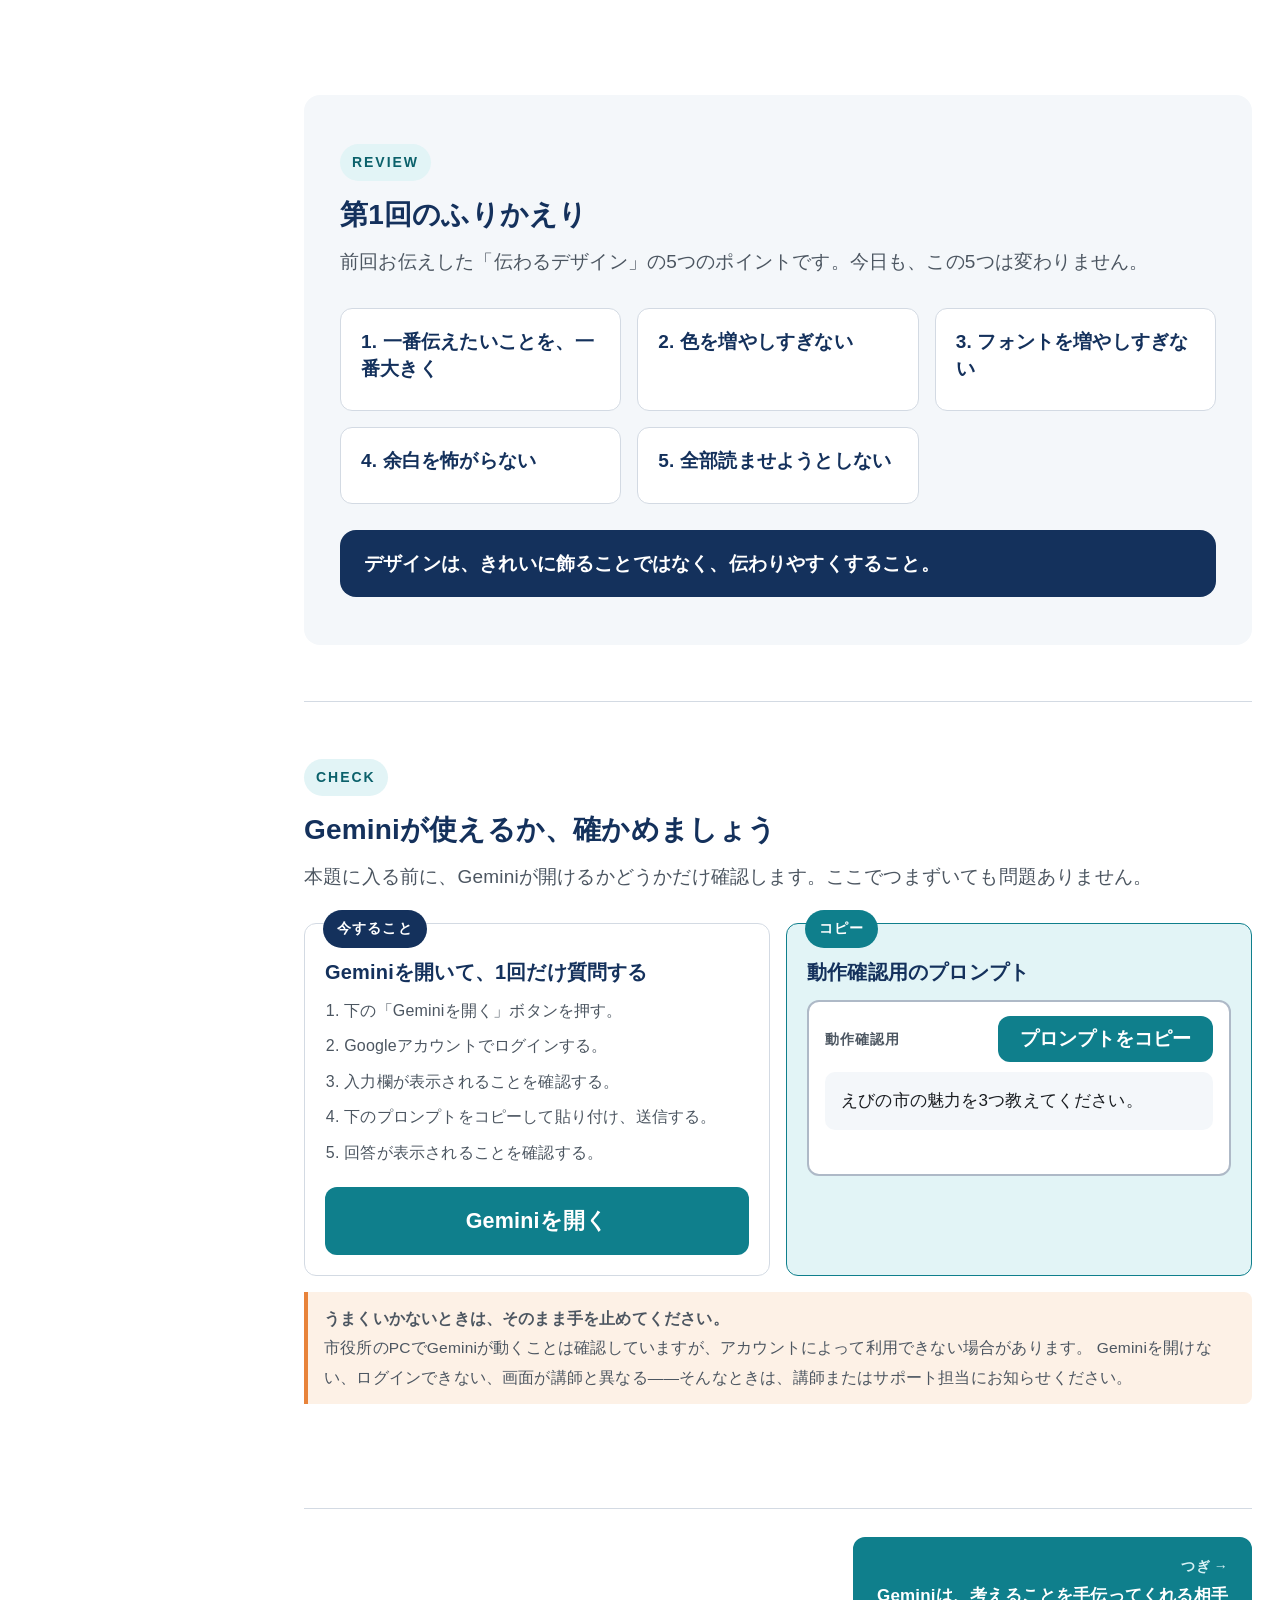
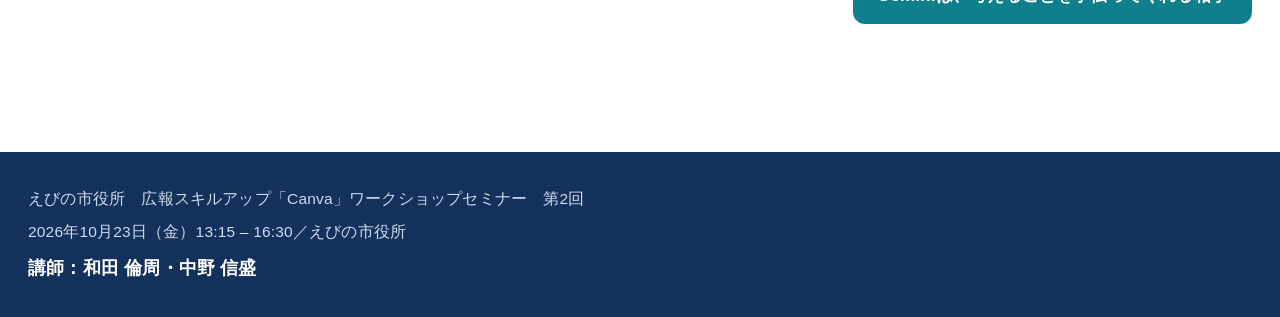
==== commit 026f60a6: "第２回追加" ====
--- a/index.html
+++ b/index.html
@@ -3,20 +3,26 @@
 <head>
 <meta charset="UTF-8">
 <meta name="viewport" content="width=device-width, initial-scale=1">
-<title>えびの市役所 広報スキルアップ「Canva」ワークショップセミナー 第1回 基礎編｜研修ポータル</title>
-<meta name="description" content="えびの市役所 広報スキルアップ「Canva」ワークショップセミナー 第1回 基礎編（2026年9月18日）の受講者用ポータルです。研修中に必要なリンク・手順・資料をここにまとめています。">
+<title>えびの市役所 広報スキルアップ「Canva」ワークショップセミナー｜研修ポータル</title>
+<meta name="description" content="えびの市役所 広報スキルアップ「Canva」ワークショップセミナーの受講者用ポータルです。第1回 基礎編（2026年9月18日）と第2回 Canva × Gemini（2026年10月23日）を切り替えて利用できます。">
 <meta name="robots" content="noindex">
 <link rel="stylesheet" href="style.css">
 </head>
 <body>
 
 <script>
-/* 前回「文字を大きく」を選んでいた場合、表示前に反映します（ちらつき防止） */
-try {
-  if (localStorage.getItem("ebino-font") === "lg") {
-    document.documentElement.setAttribute("data-font", "lg");
-  }
-} catch (e) {}
+/* 表示前に「文字サイズ」と「研修回」を反映します（ちらつき防止）。
+   研修回：この画面で固定する場合は data-course を直接指定しています。 */
+(function () {
+  var d = document.documentElement;
+  try {
+    if (localStorage.getItem("ebino-font") === "lg") { d.setAttribute("data-font", "lg"); }
+  } catch (e) {}
+  /* トップページ：前回選んだ回を復元します（未選択なら第2回） */
+  var c = "2";
+  try { var s = localStorage.getItem("ebino-course"); if (s === "1" || s === "2") { c = s; } } catch (e) {}
+  d.setAttribute("data-course", c);
+})();
 </script>
 
 <a class="skip-link" href="#mainStart">本文へスキップ</a>
@@ -27,23 +33,35 @@
 <header class="topbar">
   <div class="topbar__title">
     えびの市役所 Canvaワークショップ
-    <small>第1回 基礎編／2026.09.18</small>
+    <small data-course-only="1">第1回 基礎編／2026.09.18</small>
+    <small data-course-only="2">第2回 Canva × Gemini／2026.10.23</small>
   </div>
 
   <button class="fontToggle" id="fontToggle" type="button" aria-pressed="false">
     <span aria-hidden="true">A</span><span class="fontToggle__label">文字を大きく</span>
   </button>
 
-  <div class="topbar__actions">
-    <a class="btn btn--navy is-pending" data-link="canvaClass" aria-disabled="true">
-      研修用Canvaクラスに参加
-      <span class="btn__state">準備中</span>
-    </a>
-    <a class="btn btn--primary is-pending" data-link="canvaHome" aria-disabled="true">
-      Canvaを開く
-      <span class="btn__state">準備中</span>
-    </a>
-  </div>
+    <div class="topbar__actions" data-course-only="1">
+      <a class="btn btn--navy is-pending" data-link="canvaClass" aria-disabled="true">
+        研修用Canvaクラスに参加
+        <span class="btn__state">準備中</span>
+      </a>
+      <a class="btn btn--primary is-pending" data-link="canvaHome" aria-disabled="true">
+        Canvaを開く
+        <span class="btn__state">準備中</span>
+      </a>
+    </div>
+
+    <div class="topbar__actions" data-course-only="2">
+      <a class="btn btn--navy is-pending" data-link="gemini" aria-disabled="true">
+        Geminiを開く
+        <span class="btn__state">準備中</span>
+      </a>
+      <a class="btn btn--primary is-pending" data-link="canvaHome" aria-disabled="true">
+        Canvaを開く
+        <span class="btn__state">準備中</span>
+      </a>
+    </div>
 
   <button class="navToggle" type="button" data-sheet-open>目次</button>
 </header>
@@ -63,67 +81,119 @@
 
     <div class="sidebar__scroll">
     <p class="sidebar__head">今日のながれ</p>
-    <ul class="sidebar__list">
-      <li><a href="#top">今日やること</a></li>
-      <li><a href="#start">はじめに開くもの</a></li>
-      <li><a href="#agenda">今日のロードマップ</a></li>
-      <li><a href="#instructor">講師紹介</a></li>
-      <li><a href="#book">講師の著作</a></li>
-      <li><a href="work1.html#work1">ワーク1 まず1枚</a></li>
-      <li><a href="learn.html#tips">伝わるデザイン</a></li>
-      <li><a href="learn.html#whatsnew">2026 新機能</a></li>
-      <li><a href="learn.html#photo">写真1枚から</a></li>
-      <li><a href="learn.html#canvatips">明日使える小技</a></li>
-      <li><a href="work2.html#work2">ワーク2 仕事の1枚</a></li>
-      <li><a href="share.html#share">作品を共有する</a></li>
-      <li><a href="share.html#feedback">アンケート</a></li>
-      <li><a href="share.html#help">困ったとき</a></li>
-      <li><a href="share.html#next">第2回 予告</a></li>
-    </ul>
+      <ul class="sidebar__list" data-course-only="1">
+        <li><a href="#top">今日やること</a></li>
+        <li><a href="#start">はじめに開くもの</a></li>
+        <li><a href="#agenda">今日のロードマップ</a></li>
+        <li><a href="#instructor">講師紹介</a></li>
+        <li><a href="#book">講師の著作</a></li>
+        <li><a href="work1.html#work1">ワーク1 まず1枚</a></li>
+        <li><a href="learn.html#tips">伝わるデザイン</a></li>
+        <li><a href="learn.html#whatsnew">2026 新機能</a></li>
+        <li><a href="learn.html#photo">写真1枚から</a></li>
+        <li><a href="learn.html#canvatips">明日使える小技</a></li>
+        <li><a href="work2.html#work2">ワーク2 仕事の1枚</a></li>
+        <li><a href="share.html#share">作品を共有する</a></li>
+        <li><a href="share.html#feedback">アンケート</a></li>
+        <li><a href="share.html#help">困ったとき</a></li>
+        <li><a href="share.html#next">第2回 予告</a></li>
+      </ul>
+      <ul class="sidebar__list" data-course-only="2">
+        <li><a href="#g-start">はじめに（START）</a></li>
+        <li><a href="g-gemini.html#g-gemini">Geminiと話す</a></li>
+        <li><a href="g-work1.html#g-work1">ワーク1 広報企画</a></li>
+        <li><a href="g-work2.html#g-work2">ワーク2 伝わる言葉</a></li>
+        <li><a href="g-canva.html#g-canva">Canvaで形にする</a></li>
+        <li><a href="g-work3.html#g-work3">ワーク3 仕事の1枚</a></li>
+        <li><a href="g-share.html#g-share">作品を共有する</a></li>
+      </ul>
     </div>
   </nav>
 
   <main id="mainStart">
 <!-- ========================================================
-         HERO ＋ TODAY
+         HERO（共通）＋ 研修回の切り替え
          ======================================================== -->
     <section class="hero" id="top">
       <div>
         <p class="hero__client">えびの市役所　広報スキルアップ</p>
-        <h1 class="hero__title">
-          Canva ワークショップ セミナー
-          <span>第1回　基礎編</span>
-        </h1>
-
-        <div class="hero__meta">
-          <span><b>2026年9月18日（金）</b></span>
-          <span><b>13:30 〜 16:30</b></span>
-          <span>えびの市役所 会議室</span>
-          <span>講師：和田 倫周・中野 信盛</span>
-        </div>
-
-        <p class="hero__reassure">はじめてでも大丈夫です。</p>
-        <p class="hero__copy">
-          Canvaを覚える3時間ではなく、<br>
-          明日の仕事で使えるようになる3時間。
-        </p>
-        <ul class="today">
-          <li>
-            <span class="num">01</span>
-            <span class="txt">Canvaに触れる
-              <span class="sub">何ができるのかを知る</span></span>
-          </li>
-          <li>
-            <span class="num">02</span>
-            <span class="txt">1枚つくってみる
-              <span class="sub">「できた」を体験する</span></span>
-          </li>
-          <li>
-            <span class="num">03</span>
-            <span class="txt">自分の仕事に使ってみる
-              <span class="sub">担当業務の1枚を考える</span></span>
-          </li>
-        </ul>
+        <h1 class="hero__title">Canva ワークショップ セミナー</h1>
+        <p class="hero__sub">AIとデザインで、伝わる広報を。</p>
+
+        <div class="courseSwitch" role="group" aria-label="研修回の切り替え">
+          <button class="courseSwitch__btn" type="button" data-course-btn="1" aria-pressed="false">
+            <span class="courseSwitch__no">第1回</span>
+            <span class="courseSwitch__name">Canvaの基本</span>
+            <span class="courseSwitch__state"></span>
+          </button>
+          <button class="courseSwitch__btn" type="button" data-course-btn="2" aria-pressed="false">
+            <span class="courseSwitch__no">第2回</span>
+            <span class="courseSwitch__name">Canva × Gemini</span>
+            <span class="courseSwitch__state"></span>
+          </button>
+        </div>
+
+        <div data-course-only="1">
+          <h2 class="hero__course">Canvaで伝わるデザインを作る</h2>
+          <div class="hero__meta">
+            <span><b>2026年9月18日（金）</b></span>
+            <span><b>13:30 〜 16:30</b></span>
+            <span>えびの市役所 会議室</span>
+            <span>講師：和田 倫周・中野 信盛</span>
+          </div>
+          <p class="hero__reassure">はじめてでも大丈夫です。</p>
+          <p class="hero__copy">
+            Canvaの基本操作を学びながら、伝えたい情報を分かりやすく届けるデザインを体験します。
+          </p>
+          <ul class="today">
+            <li>
+              <span class="num">01</span>
+              <span class="txt">Canvaに触れる
+                <span class="sub">何ができるのかを知る</span></span>
+            </li>
+            <li>
+              <span class="num">02</span>
+              <span class="txt">1枚つくってみる
+                <span class="sub">「できた」を体験する</span></span>
+            </li>
+            <li>
+              <span class="num">03</span>
+              <span class="txt">自分の仕事に使ってみる
+                <span class="sub">担当業務の1枚を考える</span></span>
+            </li>
+          </ul>
+        </div>
+
+        <div data-course-only="2">
+          <h2 class="hero__course">AIと一緒に考え、Canvaで伝える</h2>
+          <div class="hero__meta">
+            <span><b>2026年10月23日（金）</b></span>
+            <span><b>13:15 〜 16:30</b></span>
+            <span>えびの市役所</span>
+            <span>講師：和田 倫周・中野 信盛</span>
+          </div>
+          <p class="hero__reassure">第1回に出ていなくても大丈夫です。</p>
+          <p class="hero__copy">
+            Geminiと相談しながら広報の企画や文章を考え、Canvaで仕事に使える広報物を作ります。
+          </p>
+          <ul class="today">
+            <li>
+              <span class="num">01</span>
+              <span class="txt">AIに相談する
+                <span class="sub">何を伝えるかを一緒に考える</span></span>
+            </li>
+            <li>
+              <span class="num">02</span>
+              <span class="txt">自分で選んで、直す
+                <span class="sub">最後に決めるのは自分</span></span>
+            </li>
+            <li>
+              <span class="num">03</span>
+              <span class="txt">Canvaで形にする
+                <span class="sub">仕事で使える1枚にする</span></span>
+            </li>
+          </ul>
+        </div>
       </div>
 
       <div class="media media--logo" data-img="images/canva-logo.png" data-alt="Canva（キャンバ）"
@@ -132,6 +202,7 @@
       </div>
     </section>
 
+    <div data-course-only="1">
 <!-- ========================================================
          START HERE
          ======================================================== -->
@@ -359,10 +430,149 @@
       </div>
     </section>
 
-    <nav class="pageNav" aria-label="ページの移動">
-      <span></span>
-      <a class="pageNav__link pageNav__next" href="work1.html"><span class="pageNav__dir">つぎ →</span><span class="pageNav__ttl">ワーク1　まず1枚、触ってみよう</span></a>
-    </nav>
+      <nav class="pageNav" aria-label="ページの移動">
+        <span></span>
+        <a class="pageNav__link pageNav__next" href="work1.html"><span class="pageNav__dir">つぎ →</span><span class="pageNav__ttl">ワーク1　まず1枚、触ってみよう</span></a>
+      </nav>
+    </div>
+
+    <div data-course-only="2">
+<!-- ========================================================
+         第2回 START
+         ======================================================== -->
+    <section class="sec" id="g-start">
+      <span class="sec__label">START</span>
+      <h2 class="sec__title">第2回｜AIと一緒に考え、Canvaで伝える</h2>
+      <p class="sec__lead">
+        第1回ではCanvaを使って、伝わるデザインを作る方法を学びました。
+        今回はGeminiというAIを組み合わせ、<strong>何を、誰に、どう伝えるか</strong>を考えるところから体験します。
+      </p>
+
+      <h3 class="subHead">今日のながれ</h3>
+      <p class="helpNote helpNote--gap">
+        進み方は、皆さんの様子に合わせて講師がご案内します。時間は気にせず進めてください。
+      </p>
+      <ol class="agenda">
+        <li>
+          <span class="agenda__no">01</span>
+          <span class="agenda__ttl">START　ふりかえりとGeminiの準備</span>
+          <span class="agenda__mode mode--touch">触る</span>
+        </li>
+        <li>
+          <span class="agenda__no">02</span>
+          <span class="agenda__ttl"><a href="g-gemini.html#g-gemini">GEMINI　AIに相談してみる</a></span>
+          <span class="agenda__mode mode--touch">触る</span>
+        </li>
+        <li>
+          <span class="agenda__no">03</span>
+          <span class="agenda__ttl"><a href="g-work1.html#g-work1">ワーク1　広報企画をGeminiと考える</a></span>
+          <span class="agenda__mode mode--touch">触る</span>
+        </li>
+        <li>
+          <span class="agenda__no">04</span>
+          <span class="agenda__ttl"><a href="g-work2.html#g-work2">ワーク2　伝わる言葉をつくる</a></span>
+          <span class="agenda__mode mode--touch">触る</span>
+        </li>
+        <li class="is-break">
+          <span class="agenda__no">—</span>
+          <span class="agenda__ttl">休憩</span>
+          <span class="agenda__mode mode--break">休憩</span>
+        </li>
+        <li>
+          <span class="agenda__no">05</span>
+          <span class="agenda__ttl"><a href="g-canva.html#g-canva">CANVA　GeminiからCanvaへ</a></span>
+          <span class="agenda__mode mode--watch">見る</span>
+        </li>
+        <li>
+          <span class="agenda__no">06</span>
+          <span class="agenda__ttl"><a href="g-work3.html#g-work3">ワーク3　自分の仕事の1枚をつくる</a></span>
+          <span class="agenda__mode mode--touch">触る</span>
+        </li>
+        <li>
+          <span class="agenda__no">07</span>
+          <span class="agenda__ttl"><a href="g-share.html#g-share">SHARE　作品の共有とふりかえり</a></span>
+          <span class="agenda__mode mode--touch">触る</span>
+        </li>
+      </ol>
+    </section>
+
+<!-- ========================================================
+         第1回のふりかえり
+         ======================================================== -->
+    <section class="sec sec--alt" id="g-review" data-nav="g-start">
+      <span class="sec__label">REVIEW</span>
+      <h2 class="sec__title">第1回のふりかえり</h2>
+      <p class="sec__lead">前回お伝えした「伝わるデザイン」の5つのポイントです。今日も、この5つは変わりません。</p>
+
+      <div class="grid grid--3">
+        <div class="card"><h3 class="card__ttl">1. 一番伝えたいことを、一番大きく</h3></div>
+        <div class="card"><h3 class="card__ttl">2. 色を増やしすぎない</h3></div>
+        <div class="card"><h3 class="card__ttl">3. フォントを増やしすぎない</h3></div>
+        <div class="card"><h3 class="card__ttl">4. 余白を怖がらない</h3></div>
+        <div class="card"><h3 class="card__ttl">5. 全部読ませようとしない</h3></div>
+      </div>
+
+      <p class="bigMsg">デザインは、きれいに飾ることではなく、伝わりやすくすること。</p>
+    </section>
+
+<!-- ========================================================
+         Geminiの動作確認
+         ======================================================== -->
+    <section class="sec" id="g-check" data-nav="g-start">
+      <span class="sec__label">CHECK</span>
+      <h2 class="sec__title">Geminiが使えるか、確かめましょう</h2>
+      <p class="sec__lead">
+        本題に入る前に、Geminiが開けるかどうかだけ確認します。ここでつまずいても問題ありません。
+      </p>
+
+      <div class="grid grid--2">
+        <div class="card step">
+          <span class="step__no">今すること</span>
+          <h3 class="step__ttl">Geminiを開いて、1回だけ質問する</h3>
+          <ol>
+            <li>下の「Geminiを開く」ボタンを押す。</li>
+            <li>Googleアカウントでログインする。</li>
+            <li>入力欄が表示されることを確認する。</li>
+            <li>下のプロンプトをコピーして貼り付け、送信する。</li>
+            <li>回答が表示されることを確認する。</li>
+          </ol>
+          <a class="btn btn--primary btn--lg is-pending" data-link="gemini" aria-disabled="true"
+             style="margin-top:14px;">
+            Geminiを開く
+            <span class="btn__state">準備中</span>
+          </a>
+        </div>
+
+        <div class="card step step--calm">
+          <span class="step__no">コピー</span>
+          <h3 class="step__ttl">動作確認用のプロンプト</h3>
+      <div class="prompt">
+        <div class="prompt__head">
+          <span class="prompt__label">動作確認用</span>
+          <button class="btn btn--primary prompt__copy" type="button" data-copy="p-check">プロンプトをコピー</button>
+        </div>
+        <pre class="prompt__text" id="p-check">えびの市の魅力を3つ教えてください。</pre>
+        <p class="prompt__msg" role="status" aria-live="polite"></p>
+      </div>
+          <p class="startCard__help">
+            うまく送信できたら確認は完了です。回答の内容は気にしなくて大丈夫です。
+          </p>
+        </div>
+      </div>
+
+      <p class="note note--warn">
+        <strong>うまくいかないときは、そのまま手を止めてください。</strong><br>
+        市役所のPCでGeminiが動くことは確認していますが、アカウントによって利用できない場合があります。
+        Geminiを開けない、ログインできない、画面が講師と異なる——そんなときは、講師またはサポート担当にお知らせください。
+      </p>
+    </section>
+
+      <nav class="pageNav" aria-label="ページの移動">
+        <span></span>
+        <a class="pageNav__link pageNav__next" href="g-gemini.html"><span class="pageNav__dir">つぎ →</span><span class="pageNav__ttl">Geminiは、考えることを手伝ってくれる相手</span></a>
+      </nav>
+    </div>
+
   </main>
 </div>
 
@@ -370,21 +580,40 @@
      Footer
      ============================================================ -->
 <footer class="footer">
-  <div class="footer__inner">
+  <div class="footer__inner" data-course-only="1">
     <p style="margin-bottom:4px;">
       えびの市役所　広報スキルアップ「Canva」ワークショップセミナー　第1回 基礎編
     </p>
     <p style="margin-bottom:4px;">2026年9月18日（金）13:30 – 16:30／えびの市役所 会議室</p>
     <p style="margin:0;"><b>講師：和田 倫周・中野 信盛</b></p>
   </div>
+  <div class="footer__inner" data-course-only="2">
+    <p style="margin-bottom:4px;">
+      えびの市役所　広報スキルアップ「Canva」ワークショップセミナー　第2回
+    </p>
+    <p style="margin-bottom:4px;">2026年10月23日（金）13:15 – 16:30／えびの市役所</p>
+    <p style="margin:0;"><b>講師：和田 倫周・中野 信盛</b></p>
+  </div>
 </footer>
 
 <!-- ============================================================
      スマホ用 下部固定バー
      ============================================================ -->
-<div class="mobileBar">
+<div class="mobileBar" data-course-only="1">
   <a class="btn btn--primary is-pending" data-link="canvaHome" aria-disabled="true">
     Canvaを開く
+    <span class="btn__state">準備中</span>
+  </a>
+  <button class="btn btn--outline" type="button" data-sheet-open>目次</button>
+</div>
+
+<div class="mobileBar mobileBar--three" data-course-only="2">
+  <a class="btn btn--navy is-pending" data-link="gemini" aria-disabled="true">
+    Gemini
+    <span class="btn__state">準備中</span>
+  </a>
+  <a class="btn btn--primary is-pending" data-link="canvaHome" aria-disabled="true">
+    Canva
     <span class="btn__state">準備中</span>
   </a>
   <button class="btn btn--outline" type="button" data-sheet-open>目次</button>
@@ -409,23 +638,32 @@
       <span aria-hidden="true">A</span><span class="fontToggle__label">文字を大きく</span>
     </button>
 
-    <ul class="sheet__list">
-      <li><a href="#top">今日やること</a></li>
-      <li><a href="#start">はじめに開くもの</a></li>
-      <li><a href="#agenda">今日のロードマップ</a></li>
-      <li><a href="#instructor">講師紹介</a></li>
-      <li><a href="#book">講師の著作</a></li>
-      <li><a href="work1.html#work1">ワーク1 まず1枚</a></li>
-      <li><a href="learn.html#tips">伝わるデザイン</a></li>
-      <li><a href="learn.html#whatsnew">2026 新機能</a></li>
-      <li><a href="learn.html#photo">写真1枚から</a></li>
-      <li><a href="learn.html#canvatips">明日使える小技</a></li>
-      <li><a href="work2.html#work2">ワーク2 仕事の1枚</a></li>
-      <li><a href="share.html#share">作品を共有する</a></li>
-      <li><a href="share.html#feedback">アンケート</a></li>
-      <li><a href="share.html#help">困ったとき</a></li>
-      <li><a href="share.html#next">第2回 予告</a></li>
-    </ul>
+      <ul class="sheet__list" data-course-only="1">
+        <li><a href="#top">今日やること</a></li>
+        <li><a href="#start">はじめに開くもの</a></li>
+        <li><a href="#agenda">今日のロードマップ</a></li>
+        <li><a href="#instructor">講師紹介</a></li>
+        <li><a href="#book">講師の著作</a></li>
+        <li><a href="work1.html#work1">ワーク1 まず1枚</a></li>
+        <li><a href="learn.html#tips">伝わるデザイン</a></li>
+        <li><a href="learn.html#whatsnew">2026 新機能</a></li>
+        <li><a href="learn.html#photo">写真1枚から</a></li>
+        <li><a href="learn.html#canvatips">明日使える小技</a></li>
+        <li><a href="work2.html#work2">ワーク2 仕事の1枚</a></li>
+        <li><a href="share.html#share">作品を共有する</a></li>
+        <li><a href="share.html#feedback">アンケート</a></li>
+        <li><a href="share.html#help">困ったとき</a></li>
+        <li><a href="share.html#next">第2回 予告</a></li>
+      </ul>
+      <ul class="sheet__list" data-course-only="2">
+        <li><a href="#g-start">はじめに（START）</a></li>
+        <li><a href="g-gemini.html#g-gemini">Geminiと話す</a></li>
+        <li><a href="g-work1.html#g-work1">ワーク1 広報企画</a></li>
+        <li><a href="g-work2.html#g-work2">ワーク2 伝わる言葉</a></li>
+        <li><a href="g-canva.html#g-canva">Canvaで形にする</a></li>
+        <li><a href="g-work3.html#g-work3">ワーク3 仕事の1枚</a></li>
+        <li><a href="g-share.html#g-share">作品を共有する</a></li>
+      </ul>
   </div>
 </div>
 
--- a/style.css
+++ b/style.css
@@ -878,3 +878,211 @@
   .layout { display: block; padding: 0; }
   .sec { break-inside: avoid; page-break-inside: avoid; }
 }
+
+/* ==========================================================================
+   16. 第1回／第2回 統合ポータル（追加分）
+   - 既存の配色・角丸・文字サイズをそのまま使っています
+   - JavaScriptが無効な環境では両方の回が表示されます（本文は全て読めます）
+   ========================================================================== */
+
+/* -- 表示中の回だけを見せる ------------------------------------------------ */
+html[data-course="1"] [data-course-only="2"],
+html[data-course="2"] [data-course-only="1"] { display: none !important; }
+
+/* -- ヒーロー（共通部分＋切り替え） --------------------------------------- */
+.hero__sub {
+  font-size: 1.1875rem; font-weight: 700; color: var(--cyan-dark);
+  margin: 6px 0 0;
+}
+.hero__course {
+  font-size: 1.375rem; color: var(--navy-soft);
+  margin: 0 0 2px; line-height: 1.4;
+}
+
+.courseSwitch {
+  display: flex; flex-wrap: wrap; gap: 12px;
+  margin: 16px 0 18px;
+}
+.courseSwitch__btn {
+  flex: 1 1 200px; max-width: 290px;
+  display: flex; flex-direction: column; gap: 2px;
+  min-height: 62px; padding: 9px 18px;
+  background: #fff; border: 2px solid var(--line-strong);
+  border-radius: var(--radius); cursor: pointer;
+  font-family: inherit; text-align: left;
+  transition: background .15s, border-color .15s;
+}
+.courseSwitch__btn:hover { border-color: var(--cyan); background: var(--cyan-pale); }
+.courseSwitch__no {
+  font-size: 0.875rem; font-weight: 700; letter-spacing: .06em; color: var(--text-sub);
+}
+.courseSwitch__name {
+  font-size: 1.125rem; font-weight: 700; color: var(--navy); line-height: 1.35;
+}
+.courseSwitch__state {
+  font-size: 0.8125rem; font-weight: 700; color: var(--text-sub);
+}
+/* 選択中：色だけでなく「✓ 表示中」の文字でも区別します */
+.courseSwitch__btn[aria-pressed="true"] {
+  background: var(--cyan); border-color: var(--cyan-dark);
+}
+.courseSwitch__btn[aria-pressed="true"]:hover { background: var(--cyan-dark); }
+.courseSwitch__btn[aria-pressed="true"] .courseSwitch__no { color: #d6f1f4; }
+.courseSwitch__btn[aria-pressed="true"] .courseSwitch__name { color: #fff; }
+.courseSwitch__btn[aria-pressed="true"] .courseSwitch__state { color: #fff; }
+.courseSwitch__btn[aria-pressed="true"] .courseSwitch__state::before { content: "✓ "; }
+
+/* -- 見出し・メッセージ ---------------------------------------------------- */
+.subHead {
+  font-size: 1.375rem; color: var(--navy);
+  margin: 34px 0 12px; padding-left: 14px;
+  border-left: 5px solid var(--cyan);
+}
+.bigMsg {
+  margin: 26px 0 0; padding: 18px 24px;
+  background: var(--navy); color: #fff; border-radius: var(--radius-lg);
+  font-size: 1.1875rem; font-weight: 700; line-height: 1.65;
+}
+.warnList {
+  margin: 0; padding: 18px 22px 18px 42px;
+  background: var(--orange-pale); border-left: 5px solid var(--orange);
+  border-radius: 0 var(--radius) var(--radius) 0;
+}
+.warnList li { margin-bottom: 6px; font-weight: 700; color: #6a3b12; line-height: 1.6; }
+.warnList li:last-child { margin-bottom: 0; }
+
+/* -- Geminiの相談のコツ ---------------------------------------------------- */
+.tipCard { position: relative; padding-top: 30px; }
+.tipCard__no {
+  position: absolute; top: -14px; left: 18px;
+  display: inline-flex; align-items: center; justify-content: center;
+  width: 34px; height: 34px; border-radius: 50%;
+  background: var(--cyan); color: #fff; font-weight: 700; font-size: 1.0625rem;
+}
+.tipCard__ex {
+  margin: 10px 0 0; padding: 12px 14px;
+  background: var(--cyan-pale); border-radius: 10px;
+  font-size: 1.0625rem; font-weight: 700; color: var(--navy); line-height: 1.6;
+}
+
+/* -- プロンプト（コピー用） ------------------------------------------------ */
+.prompt {
+  background: #fff; border: 2px solid var(--line-strong);
+  border-radius: var(--radius); padding: 14px 16px; margin: 14px 0 0;
+}
+.prompt--soft { background: var(--cyan-pale); border-color: var(--cyan); }
+.prompt--mini { border-width: 1px; padding: 10px 12px; margin-top: 12px; }
+
+.prompt__head {
+  display: flex; flex-wrap: wrap; align-items: center; justify-content: space-between;
+  gap: 10px 12px; margin-bottom: 10px;
+}
+.prompt__label {
+  font-size: 0.875rem; font-weight: 700; letter-spacing: .08em; color: var(--text-sub);
+}
+.prompt__copy { min-height: 46px; padding: 0 20px; }
+.prompt__text {
+  margin: 0; padding: 14px 16px;
+  background: var(--bg-alt); border-radius: 10px;
+  font-family: inherit; font-size: 1.0625rem; line-height: 1.75; color: var(--text);
+  white-space: pre-wrap; overflow-wrap: anywhere;
+}
+.prompt--mini .prompt__text { font-size: 1rem; padding: 10px 12px; }
+.prompt__msg {
+  min-height: 1.5em; margin: 8px 0 0;
+  font-size: 0.9375rem; font-weight: 700; line-height: 1.5;
+}
+.prompt__msg.is-ok { color: var(--cyan-dark); }
+.prompt__msg.is-error { color: #9c3118; }
+
+/* -- ワーク3：テーマカード ------------------------------------------------- */
+.themeGrid {
+  display: grid; grid-template-columns: repeat(4, minmax(0, 1fr)); gap: 16px;
+}
+.themeCard {
+  display: flex; flex-direction: column;
+  background: #fff; border: 1px solid var(--line);
+  border-radius: var(--radius); padding: 18px;
+}
+.themeCard__no {
+  font-size: 0.875rem; font-weight: 700; letter-spacing: .08em; color: var(--cyan-dark);
+}
+.themeCard__ttl { font-size: 1.125rem; color: var(--navy); margin: 4px 0 6px; line-height: 1.35; }
+.themeCard__desc {
+  font-size: 0.9688rem; line-height: 1.6; color: var(--text-sub);
+  margin: 0 0 12px; flex: 1;
+}
+.themeCard .btn { width: 100%; min-height: 48px; font-size: 1.0625rem; padding: 0 10px; }
+.themeCard .prompt__msg { font-size: 0.875rem; min-height: 1.4em; }
+.themeCard--free { border: 2px solid var(--cyan); background: var(--cyan-pale); }
+.themeCard__label {
+  display: block; font-size: 0.875rem; font-weight: 700;
+  color: var(--text-sub); margin-bottom: 4px;
+}
+.themeCard__input {
+  width: 100%; min-height: 46px; margin-bottom: 10px;
+  padding: 8px 12px; font-family: inherit; font-size: 1.0625rem;
+  border: 2px solid var(--line-strong); border-radius: 10px; background: #fff;
+}
+.themeCard__input:focus-visible { outline: 3px solid var(--cyan-dark); outline-offset: 1px; }
+
+/* -- スマホ下部バー（第2回は3つ） ------------------------------------------ */
+.mobileBar--three .btn { font-size: 1rem; padding: 0 6px; }
+
+/* -- レスポンシブ ---------------------------------------------------------- */
+@media (min-width: 901px) and (max-height: 1000px) {
+  .hero__sub { font-size: 1.0625rem; margin-top: 2px; }
+  .hero__course { font-size: 1.1875rem; }
+  .courseSwitch { gap: 10px; margin: 10px 0 10px; }
+  .courseSwitch__btn { min-height: 54px; padding: 6px 16px; }
+}
+@media (min-width: 901px) and (max-height: 900px) {
+  .hero__sub { font-size: 1rem; margin-top: 0; }
+  .courseSwitch { margin: 8px 0 8px; }
+  .courseSwitch__btn { min-height: 48px; padding: 5px 14px; }
+  .courseSwitch__name { font-size: 1.0625rem; }
+  .courseSwitch__state { font-size: 0.75rem; }
+  .hero__course { font-size: 1.0625rem; margin-bottom: 0; }
+}
+@media (min-width: 901px) and (max-height: 810px) {
+  .hero__sub { font-size: 0.9375rem; }
+  .courseSwitch { gap: 8px; margin: 6px 0 6px; }
+  .courseSwitch__btn { min-height: 44px; padding: 4px 12px; }
+  .courseSwitch__no { font-size: 0.8125rem; }
+  .courseSwitch__name { font-size: 1rem; }
+}
+
+@media (max-width: 1240px) {
+  .themeGrid { grid-template-columns: repeat(2, minmax(0, 1fr)); }
+}
+
+@media (max-width: 900px) {
+  .hero__sub { font-size: 1.0625rem; }
+  .hero__course { font-size: 1.25rem; }
+  .courseSwitch__btn { flex: 1 1 100%; max-width: 100%; }
+  .themeGrid { grid-template-columns: minmax(0, 1fr); }
+  .subHead { font-size: 1.25rem; }
+  .bigMsg { font-size: 1.0938rem; padding: 16px 18px; }
+  .prompt__head { flex-direction: column; align-items: stretch; }
+  .prompt__copy { width: 100%; }
+}
+
+@media print {
+  .courseSwitch, .prompt__copy, .prompt__msg { display: none !important; }
+  .prompt { border: 1px solid #999; }
+  .prompt__text { background: none; }
+}
+
+/* 1080pクラスのモニター（縦1001〜1200px）：
+   切り替えボタンが増えた分だけヒーローを詰め、第1回の「START HERE」を
+   第1画面に収めます。これより縦が短い画面には、上の各段階が適用されます。 */
+@media (min-width: 901px) and (min-height: 1001px) and (max-height: 1200px) {
+  .hero { padding: 10px 0 2px; }
+  .hero__sub { font-size: 1.0625rem; margin-top: 2px; }
+  .courseSwitch { margin: 8px 0 8px; }
+  .courseSwitch__btn { min-height: 54px; padding: 6px 16px; }
+  .today { margin-top: 8px; }
+  #start { padding-top: 6px; }
+  #start .sec__lead { margin-bottom: 14px; }
+  #g-start { padding-top: 18px; }
+}
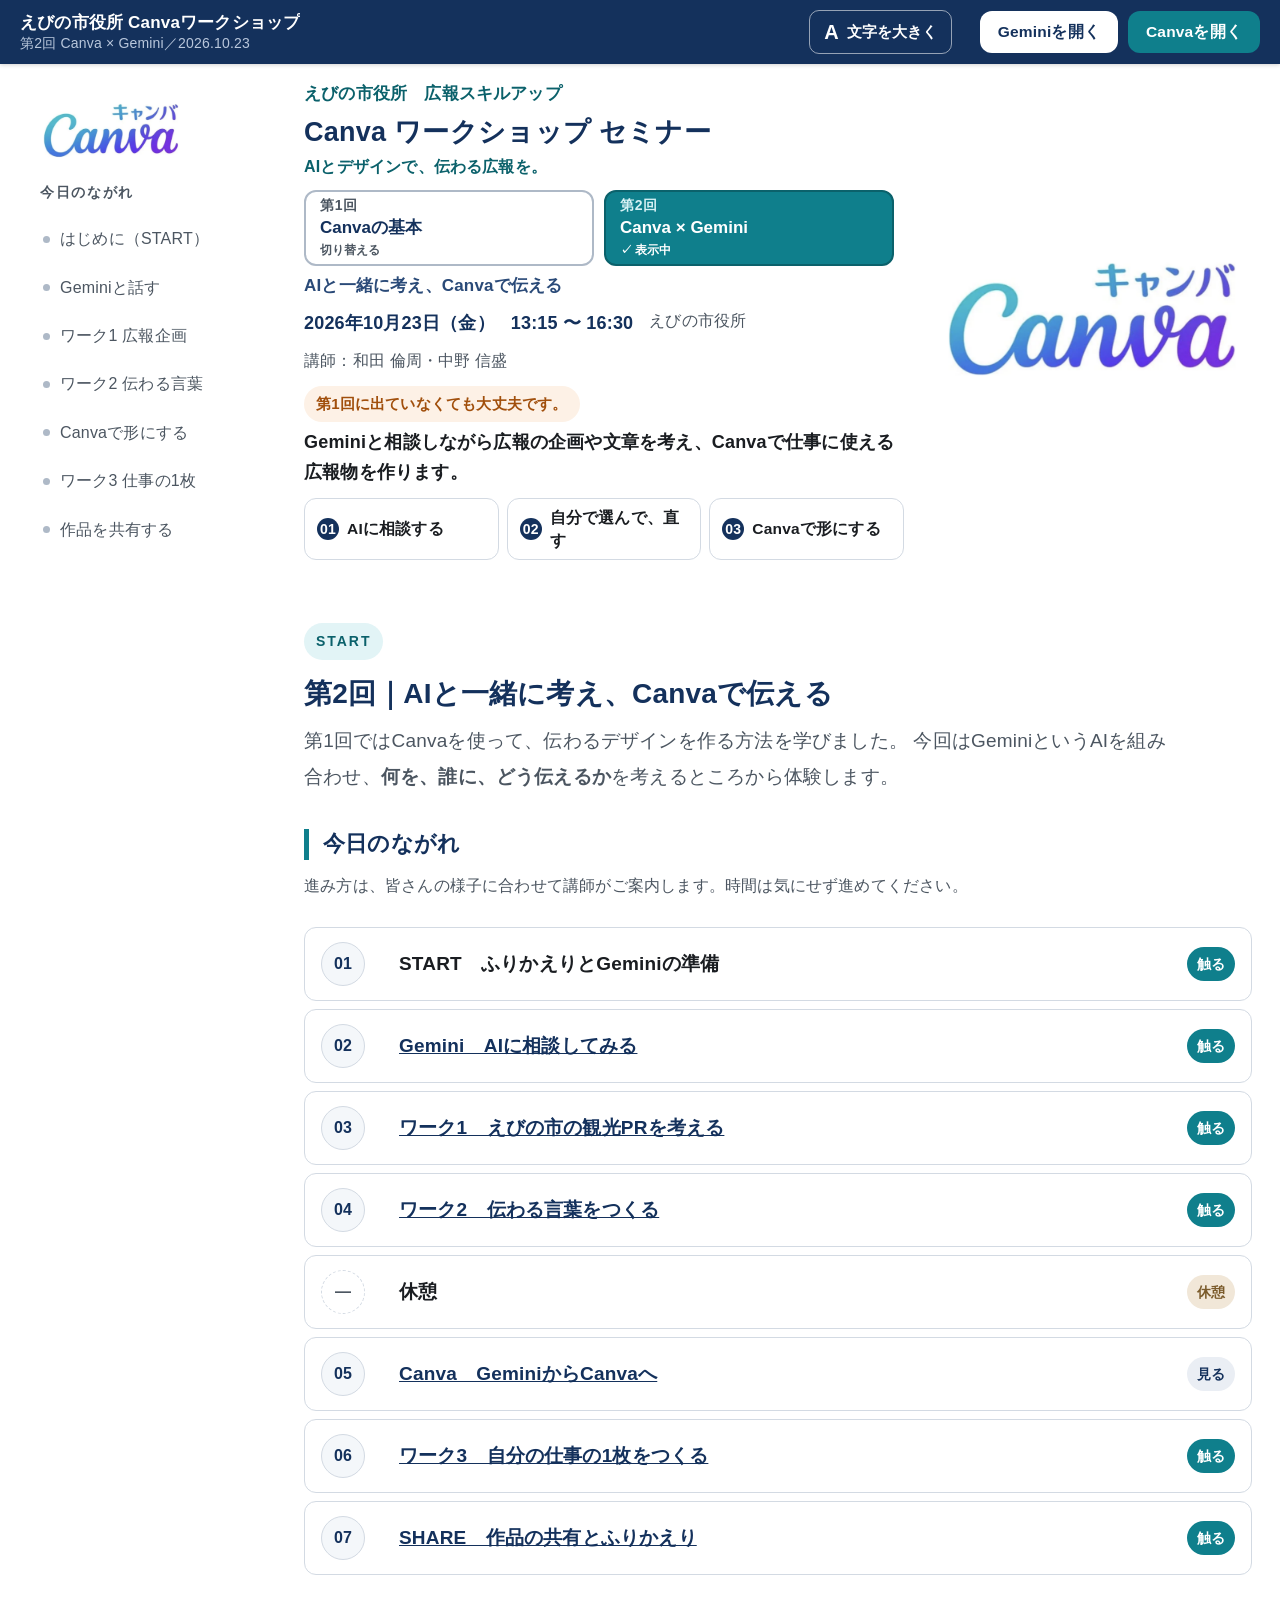
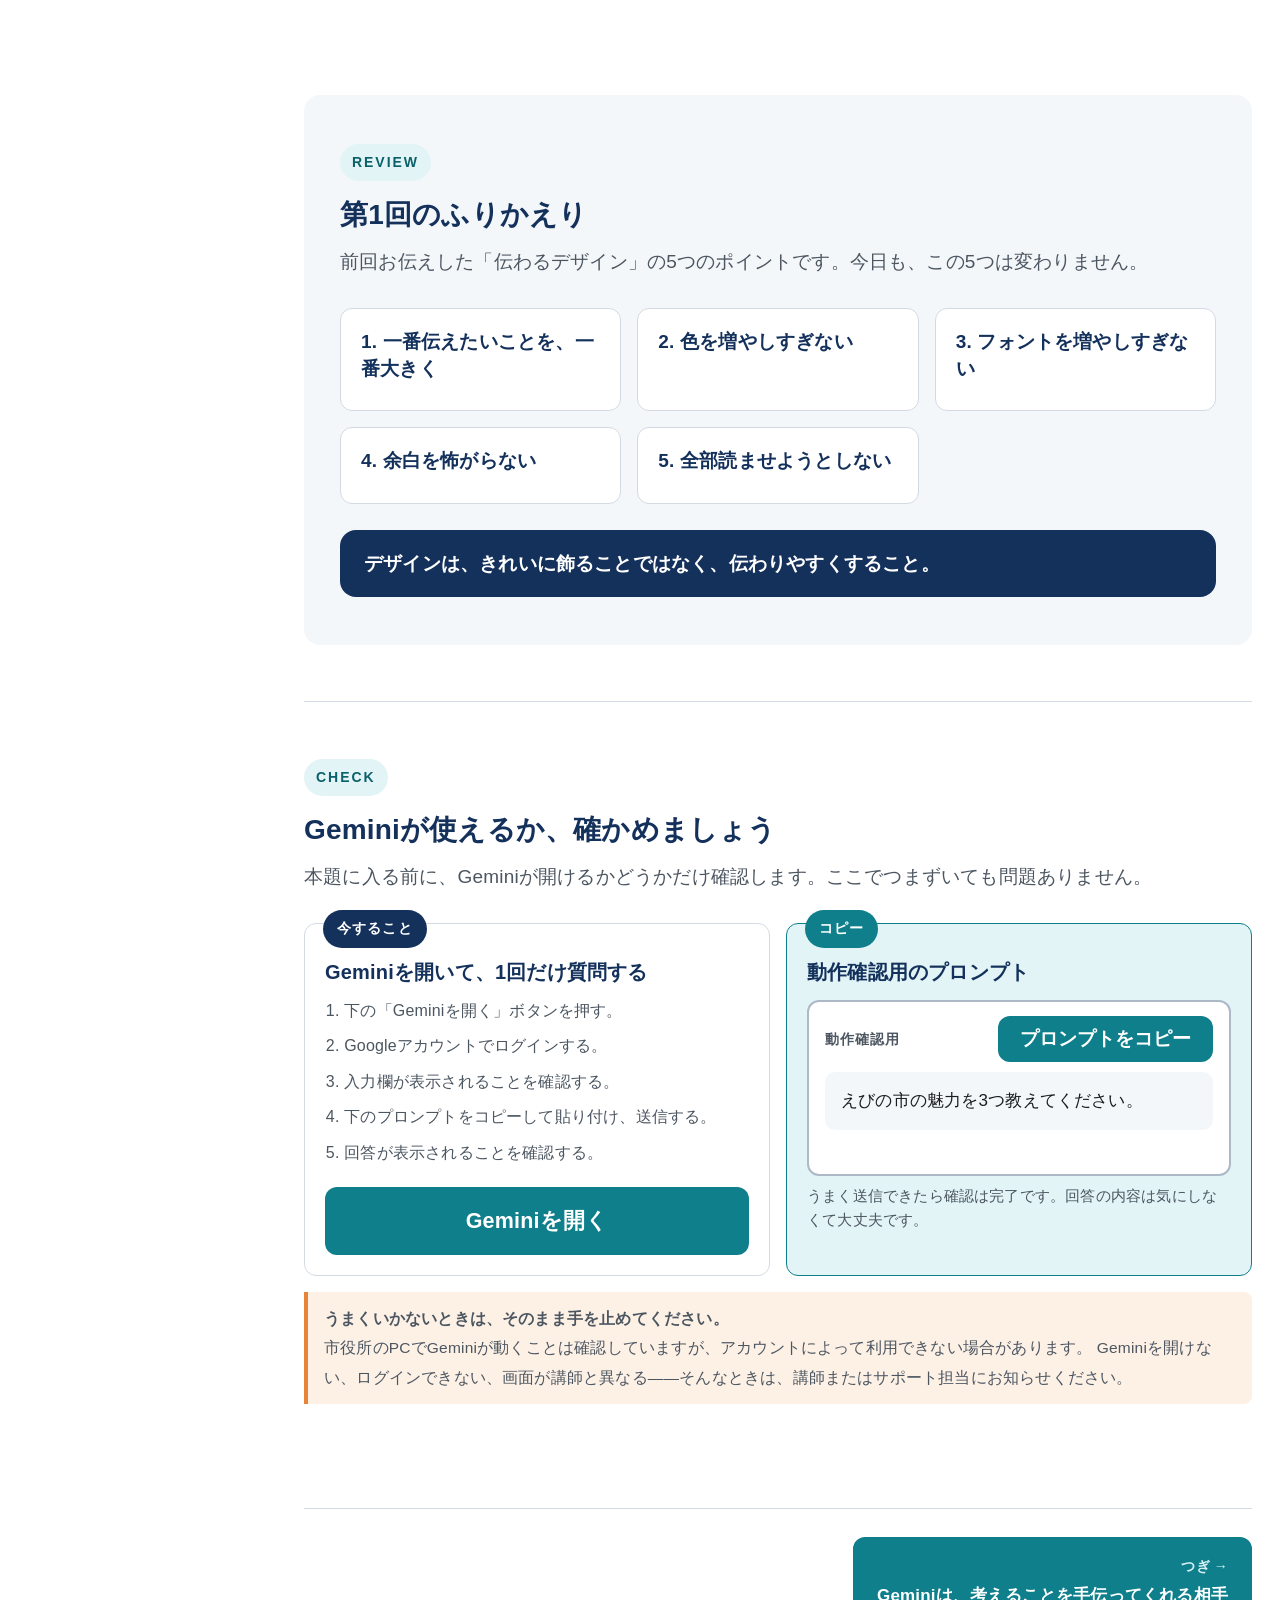
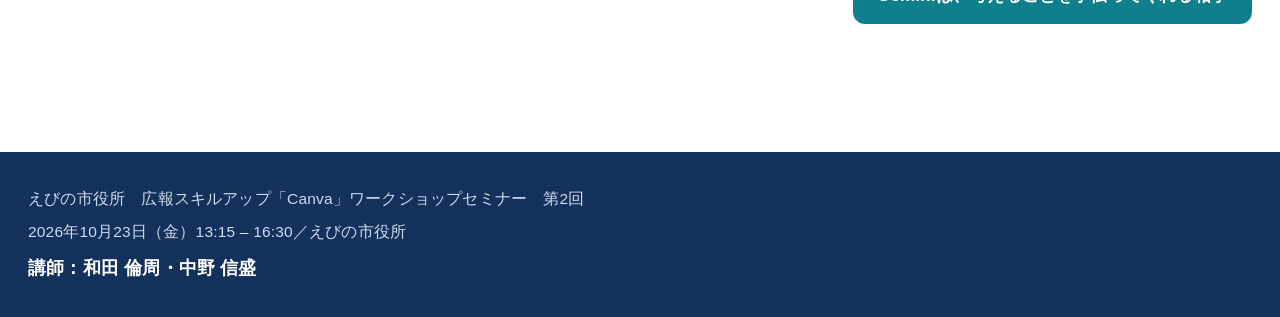
==== commit 624bdf1e: "v102" ====
--- a/index.html
+++ b/index.html
@@ -460,12 +460,12 @@
         </li>
         <li>
           <span class="agenda__no">02</span>
-          <span class="agenda__ttl"><a href="g-gemini.html#g-gemini">GEMINI　AIに相談してみる</a></span>
+          <span class="agenda__ttl"><a href="g-gemini.html#g-gemini">Gemini　AIに相談してみる</a></span>
           <span class="agenda__mode mode--touch">触る</span>
         </li>
         <li>
           <span class="agenda__no">03</span>
-          <span class="agenda__ttl"><a href="g-work1.html#g-work1">ワーク1　広報企画をGeminiと考える</a></span>
+          <span class="agenda__ttl"><a href="g-work1.html#g-work1">ワーク1　えびの市の観光PRを考える</a></span>
           <span class="agenda__mode mode--touch">触る</span>
         </li>
         <li>
@@ -480,7 +480,7 @@
         </li>
         <li>
           <span class="agenda__no">05</span>
-          <span class="agenda__ttl"><a href="g-canva.html#g-canva">CANVA　GeminiからCanvaへ</a></span>
+          <span class="agenda__ttl"><a href="g-canva.html#g-canva">Canva　GeminiからCanvaへ</a></span>
           <span class="agenda__mode mode--watch">見る</span>
         </li>
         <li>
@@ -554,7 +554,7 @@
         <pre class="prompt__text" id="p-check">えびの市の魅力を3つ教えてください。</pre>
         <p class="prompt__msg" role="status" aria-live="polite"></p>
       </div>
-          <p class="startCard__help">
+          <p class="btnNote">
             うまく送信できたら確認は完了です。回答の内容は気にしなくて大丈夫です。
           </p>
         </div>
--- a/style.css
+++ b/style.css
@@ -1086,3 +1086,22 @@
   #start .sec__lead { margin-bottom: 14px; }
   #g-start { padding-top: 18px; }
 }
+
+/* 研修サンプル枠の中身（ワーク1の演習設定） */
+.sampleBox__ttl {
+  font-size: 1.25rem; color: var(--navy); margin: 0 0 10px; line-height: 1.4;
+}
+.sampleBox__txt {
+  margin: 0 0 10px; font-size: 1.0625rem; line-height: 1.75; color: var(--text);
+}
+.sampleBox__note {
+  margin: 0; font-size: 0.9375rem; line-height: 1.6; color: var(--text-sub);
+}
+
+/* 第2回ページのボタン・入力欄の下に添える小さな補足。
+   （START HERE 用の .startCard__help は縦の短い画面で非表示になるため、
+     セクション外ではこちらを使います） */
+.btnNote {
+  font-size: 0.9375rem; line-height: 1.55; color: var(--text-sub);
+  margin: 8px 0 0;
+}
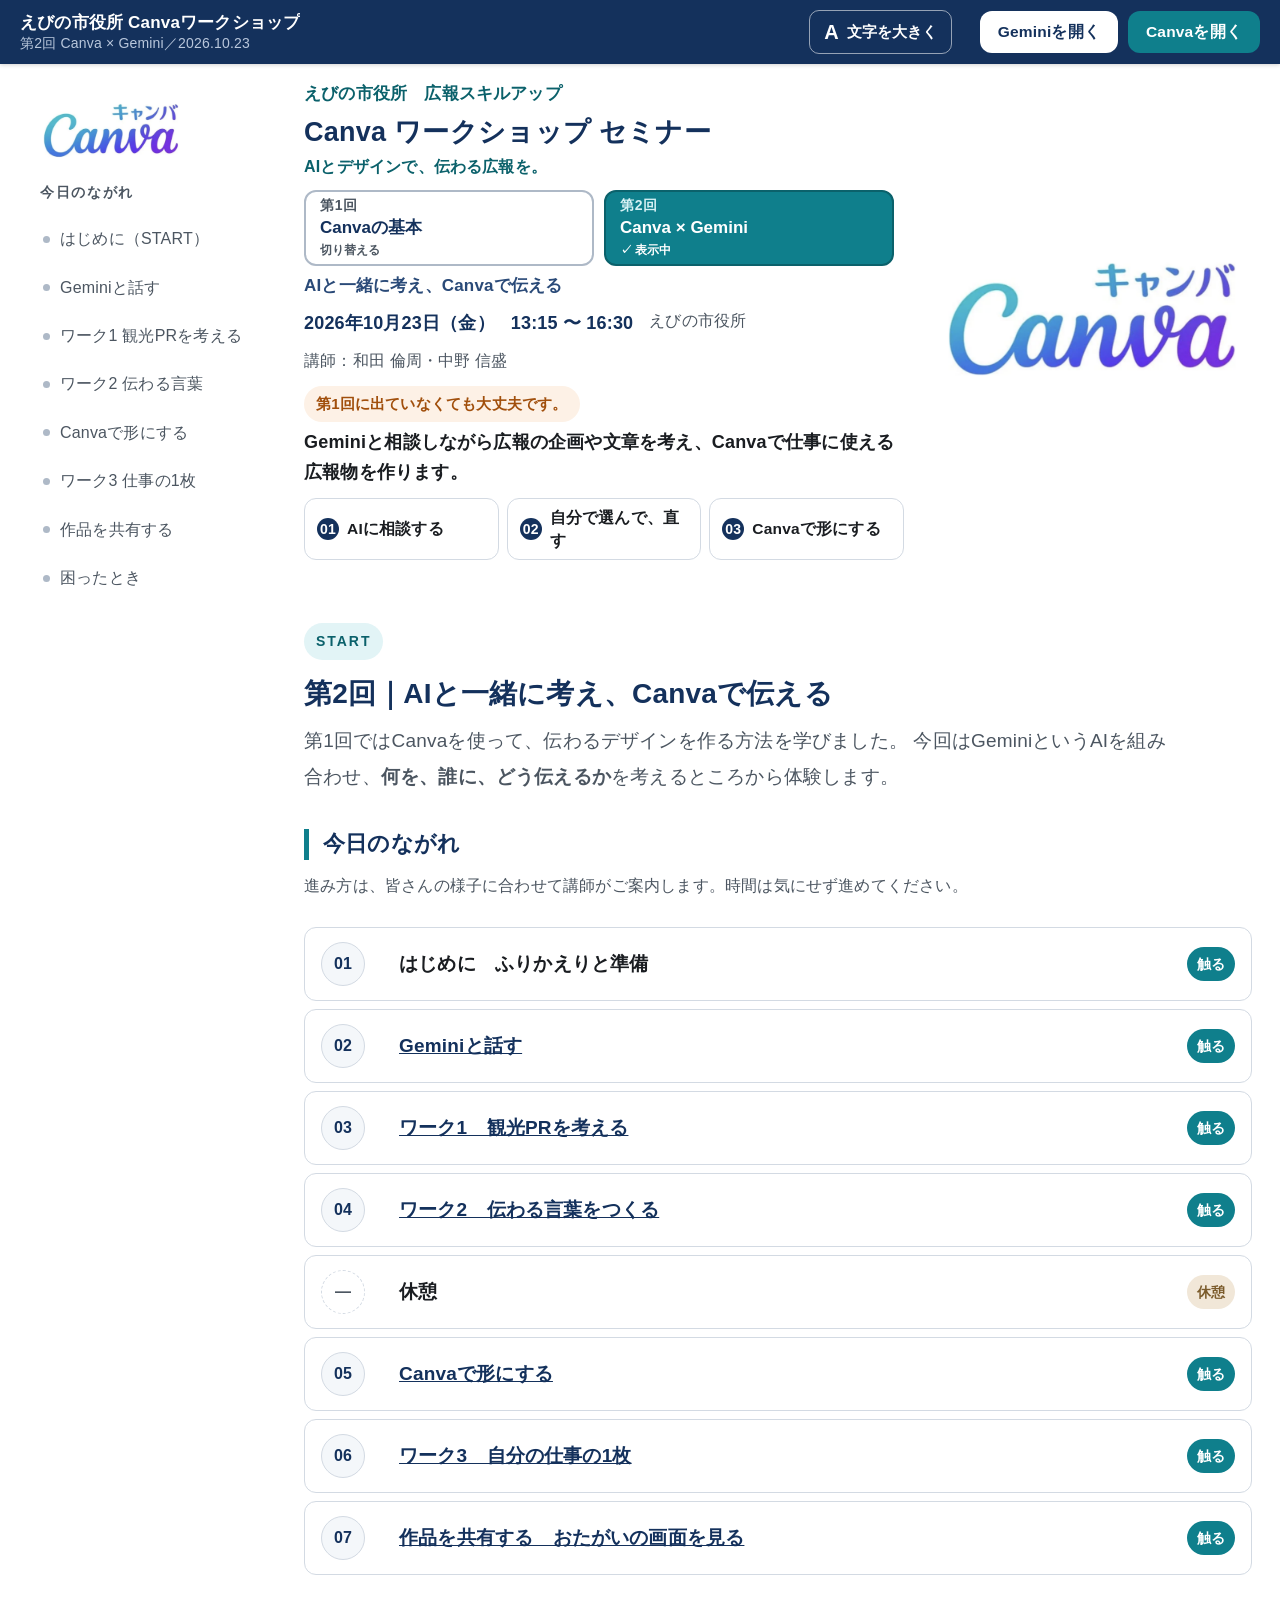
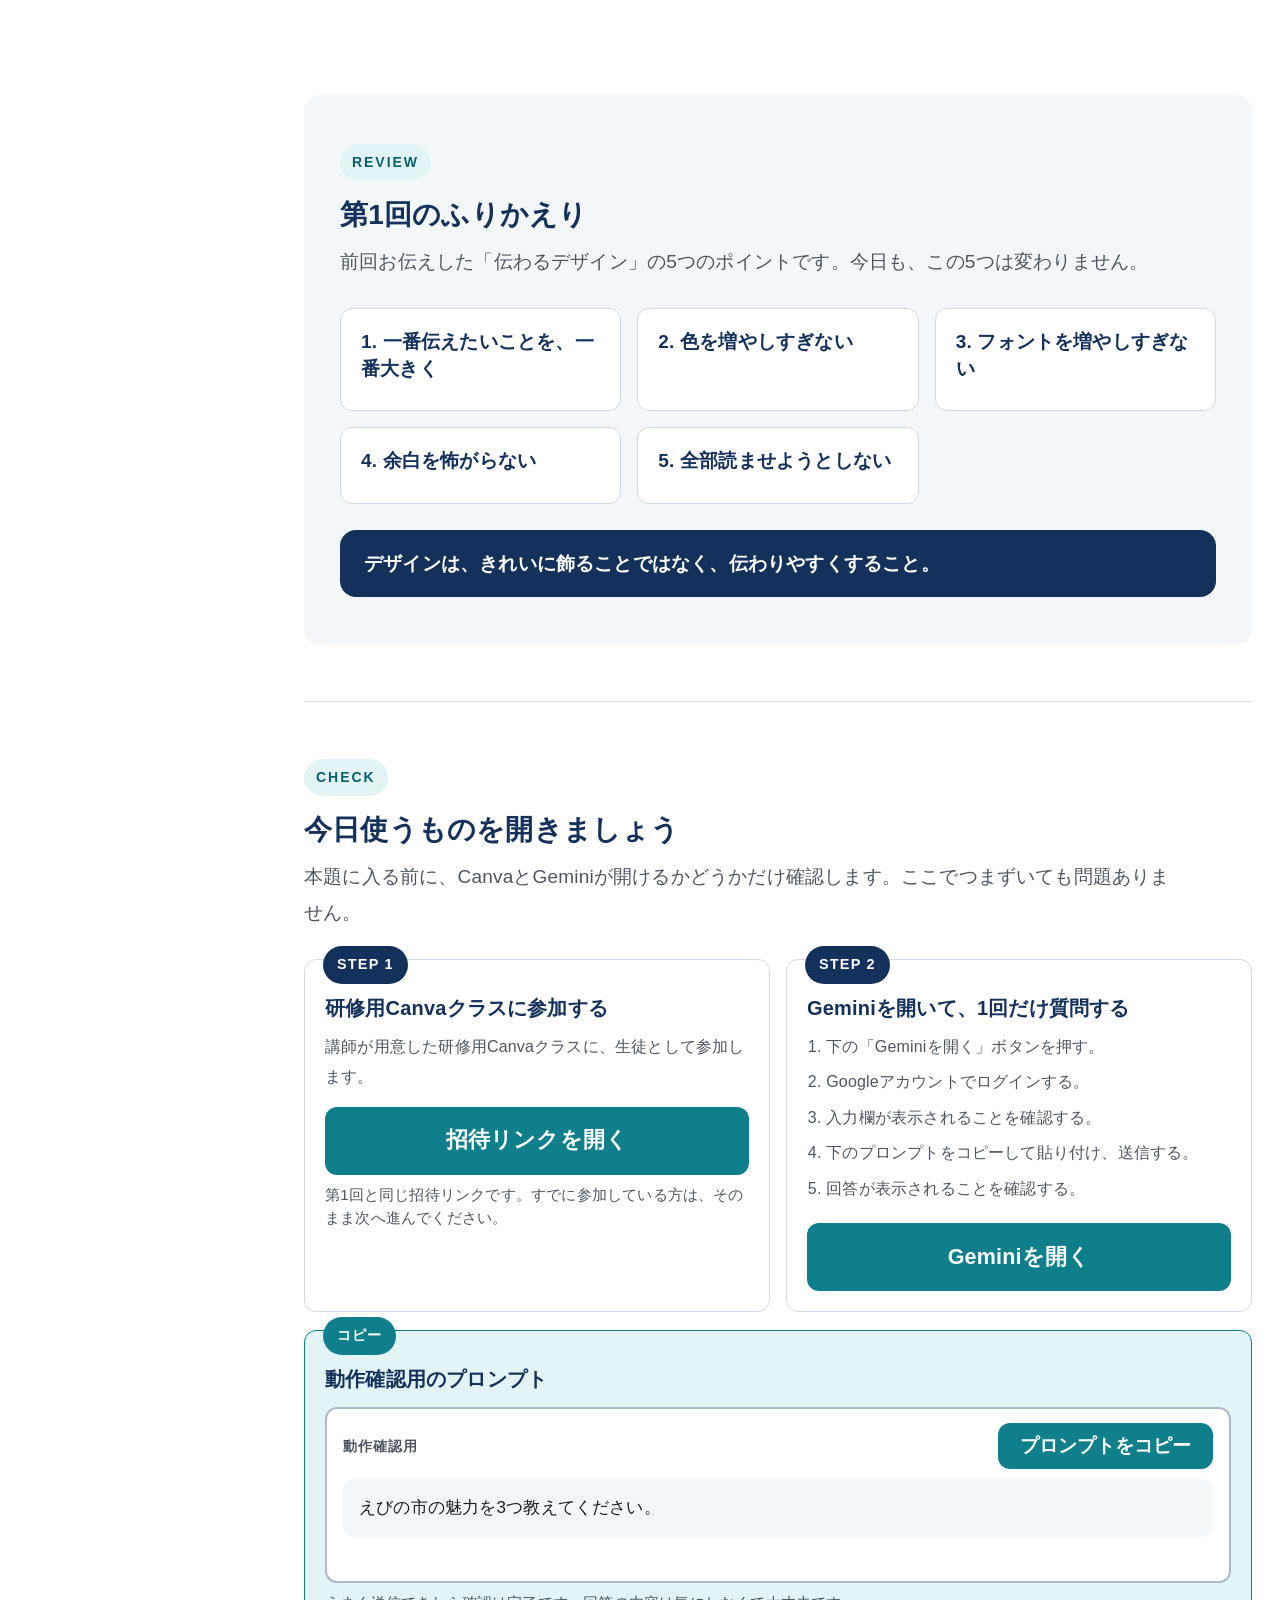
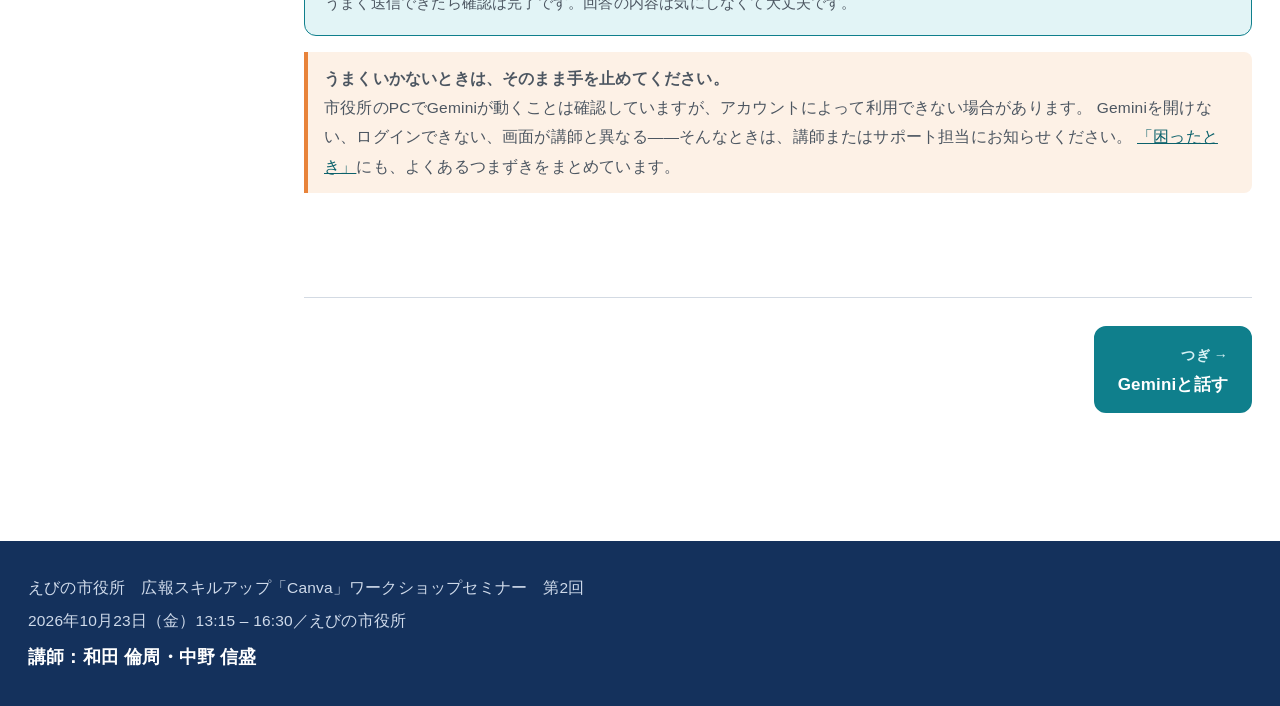
==== commit 6c7e4189: "v105" ====
--- a/index.html
+++ b/index.html
@@ -101,11 +101,12 @@
       <ul class="sidebar__list" data-course-only="2">
         <li><a href="#g-start">はじめに（START）</a></li>
         <li><a href="g-gemini.html#g-gemini">Geminiと話す</a></li>
-        <li><a href="g-work1.html#g-work1">ワーク1 広報企画</a></li>
+        <li><a href="g-work1.html#g-work1">ワーク1 観光PRを考える</a></li>
         <li><a href="g-work2.html#g-work2">ワーク2 伝わる言葉</a></li>
         <li><a href="g-canva.html#g-canva">Canvaで形にする</a></li>
         <li><a href="g-work3.html#g-work3">ワーク3 仕事の1枚</a></li>
         <li><a href="g-share.html#g-share">作品を共有する</a></li>
+        <li><a href="g-share.html#g-help">困ったとき</a></li>
       </ul>
     </div>
   </nav>
@@ -455,17 +456,17 @@
       <ol class="agenda">
         <li>
           <span class="agenda__no">01</span>
-          <span class="agenda__ttl">START　ふりかえりとGeminiの準備</span>
+          <span class="agenda__ttl">はじめに　ふりかえりと準備</span>
           <span class="agenda__mode mode--touch">触る</span>
         </li>
         <li>
           <span class="agenda__no">02</span>
-          <span class="agenda__ttl"><a href="g-gemini.html#g-gemini">Gemini　AIに相談してみる</a></span>
+          <span class="agenda__ttl"><a href="g-gemini.html#g-gemini">Geminiと話す</a></span>
           <span class="agenda__mode mode--touch">触る</span>
         </li>
         <li>
           <span class="agenda__no">03</span>
-          <span class="agenda__ttl"><a href="g-work1.html#g-work1">ワーク1　えびの市の観光PRを考える</a></span>
+          <span class="agenda__ttl"><a href="g-work1.html#g-work1">ワーク1　観光PRを考える</a></span>
           <span class="agenda__mode mode--touch">触る</span>
         </li>
         <li>
@@ -480,17 +481,17 @@
         </li>
         <li>
           <span class="agenda__no">05</span>
-          <span class="agenda__ttl"><a href="g-canva.html#g-canva">Canva　GeminiからCanvaへ</a></span>
-          <span class="agenda__mode mode--watch">見る</span>
+          <span class="agenda__ttl"><a href="g-canva.html#g-canva">Canvaで形にする</a></span>
+          <span class="agenda__mode mode--touch">触る</span>
         </li>
         <li>
           <span class="agenda__no">06</span>
-          <span class="agenda__ttl"><a href="g-work3.html#g-work3">ワーク3　自分の仕事の1枚をつくる</a></span>
+          <span class="agenda__ttl"><a href="g-work3.html#g-work3">ワーク3　自分の仕事の1枚</a></span>
           <span class="agenda__mode mode--touch">触る</span>
         </li>
         <li>
           <span class="agenda__no">07</span>
-          <span class="agenda__ttl"><a href="g-share.html#g-share">SHARE　作品の共有とふりかえり</a></span>
+          <span class="agenda__ttl"><a href="g-share.html#g-share">作品を共有する　おたがいの画面を見る</a></span>
           <span class="agenda__mode mode--touch">触る</span>
         </li>
       </ol>
@@ -516,18 +517,34 @@
     </section>
 
 <!-- ========================================================
-         Geminiの動作確認
+         今日使うものを開く（研修用Canvaクラス／Gemini）
          ======================================================== -->
     <section class="sec" id="g-check" data-nav="g-start">
       <span class="sec__label">CHECK</span>
-      <h2 class="sec__title">Geminiが使えるか、確かめましょう</h2>
+      <h2 class="sec__title">今日使うものを開きましょう</h2>
       <p class="sec__lead">
-        本題に入る前に、Geminiが開けるかどうかだけ確認します。ここでつまずいても問題ありません。
+        本題に入る前に、CanvaとGeminiが開けるかどうかだけ確認します。ここでつまずいても問題ありません。
       </p>
 
       <div class="grid grid--2">
         <div class="card step">
-          <span class="step__no">今すること</span>
+          <span class="step__no">STEP 1</span>
+          <h3 class="step__ttl">研修用Canvaクラスに参加する</h3>
+          <p class="card__txt">
+            講師が用意した研修用Canvaクラスに、生徒として参加します。
+          </p>
+          <a class="btn btn--primary btn--lg is-pending" data-link="canvaClass" aria-disabled="true"
+             style="margin-top:14px;">
+            招待リンクを開く
+            <span class="btn__state">準備中</span>
+          </a>
+          <p class="btnNote">
+            第1回と同じ招待リンクです。すでに参加している方は、そのまま次へ進んでください。
+          </p>
+        </div>
+
+        <div class="card step">
+          <span class="step__no">STEP 2</span>
           <h3 class="step__ttl">Geminiを開いて、1回だけ質問する</h3>
           <ol>
             <li>下の「Geminiを開く」ボタンを押す。</li>
@@ -542,10 +559,11 @@
             <span class="btn__state">準備中</span>
           </a>
         </div>
-
-        <div class="card step step--calm">
-          <span class="step__no">コピー</span>
-          <h3 class="step__ttl">動作確認用のプロンプト</h3>
+      </div>
+
+      <div class="card step step--calm" style="margin-top:18px;">
+        <span class="step__no">コピー</span>
+        <h3 class="step__ttl">動作確認用のプロンプト</h3>
       <div class="prompt">
         <div class="prompt__head">
           <span class="prompt__label">動作確認用</span>
@@ -554,22 +572,22 @@
         <pre class="prompt__text" id="p-check">えびの市の魅力を3つ教えてください。</pre>
         <p class="prompt__msg" role="status" aria-live="polite"></p>
       </div>
-          <p class="btnNote">
-            うまく送信できたら確認は完了です。回答の内容は気にしなくて大丈夫です。
-          </p>
-        </div>
+        <p class="btnNote">
+          うまく送信できたら確認は完了です。回答の内容は気にしなくて大丈夫です。
+        </p>
       </div>
 
       <p class="note note--warn">
         <strong>うまくいかないときは、そのまま手を止めてください。</strong><br>
         市役所のPCでGeminiが動くことは確認していますが、アカウントによって利用できない場合があります。
         Geminiを開けない、ログインできない、画面が講師と異なる——そんなときは、講師またはサポート担当にお知らせください。
+        <a href="g-share.html#g-help">「困ったとき」</a>にも、よくあるつまずきをまとめています。
       </p>
     </section>
 
       <nav class="pageNav" aria-label="ページの移動">
         <span></span>
-        <a class="pageNav__link pageNav__next" href="g-gemini.html"><span class="pageNav__dir">つぎ →</span><span class="pageNav__ttl">Geminiは、考えることを手伝ってくれる相手</span></a>
+        <a class="pageNav__link pageNav__next" href="g-gemini.html"><span class="pageNav__dir">つぎ →</span><span class="pageNav__ttl">Geminiと話す</span></a>
       </nav>
     </div>
 
@@ -658,11 +676,12 @@
       <ul class="sheet__list" data-course-only="2">
         <li><a href="#g-start">はじめに（START）</a></li>
         <li><a href="g-gemini.html#g-gemini">Geminiと話す</a></li>
-        <li><a href="g-work1.html#g-work1">ワーク1 広報企画</a></li>
+        <li><a href="g-work1.html#g-work1">ワーク1 観光PRを考える</a></li>
         <li><a href="g-work2.html#g-work2">ワーク2 伝わる言葉</a></li>
         <li><a href="g-canva.html#g-canva">Canvaで形にする</a></li>
         <li><a href="g-work3.html#g-work3">ワーク3 仕事の1枚</a></li>
         <li><a href="g-share.html#g-share">作品を共有する</a></li>
+        <li><a href="g-share.html#g-help">困ったとき</a></li>
       </ul>
   </div>
 </div>
